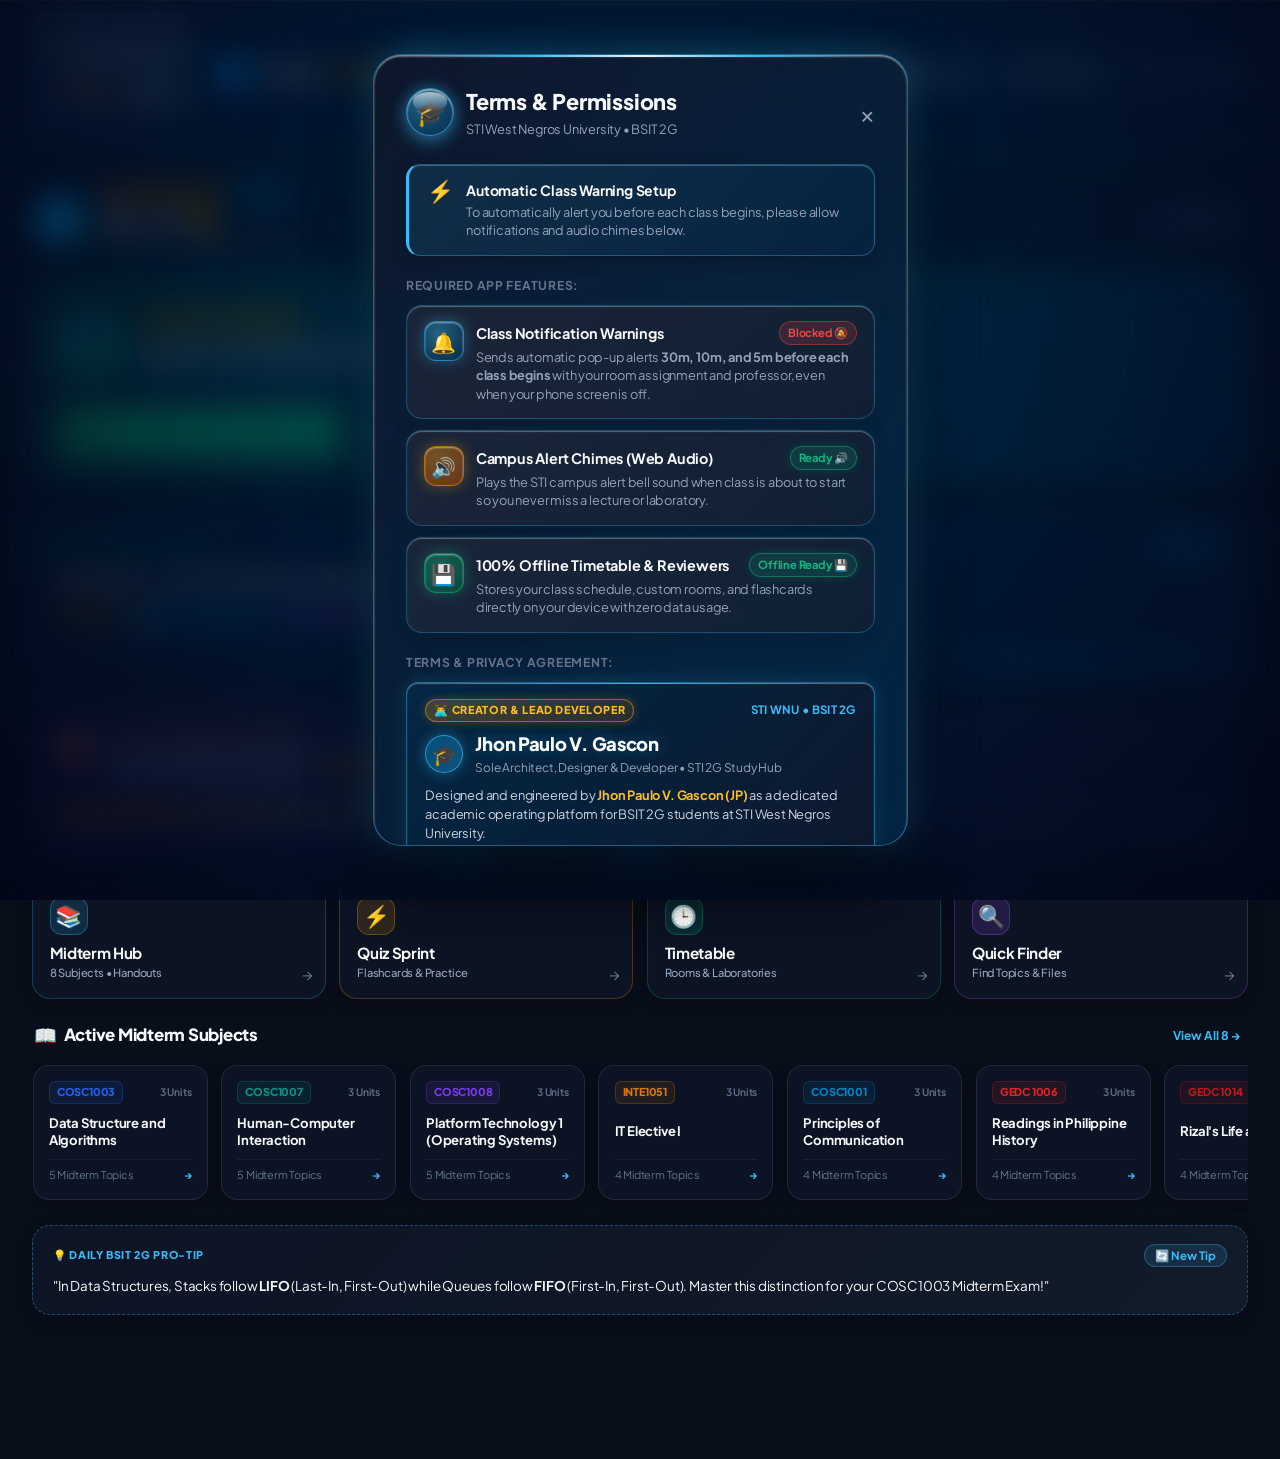
==== android/app/src/main/assets/index.html @ bf7c6217 "feat(home): redesign engaging Homepage with student avatar hero, live class radar, midterm countdown" ====
<!DOCTYPE html>
<html lang="en" data-theme="dark">
<head>
  <meta charset="UTF-8">
  <meta name="viewport" content="width=device-width, initial-scale=1.0, viewport-fit=cover">
  <meta name="format-detection" content="telephone=no">
  <!-- Typography: Plus Jakarta Sans & Inter (Ultra-Clean Professional Suite) -->
  <link rel="preconnect" href="https://fonts.googleapis.com">
  <link rel="preconnect" href="https://fonts.gstatic.com" crossorigin>
  <link href="https://fonts.googleapis.com/css2?family=Plus+Jakarta+Sans:wght@300;400;500;600;700;800&family=Inter:wght@400;500;600;700;800&display=swap" rel="stylesheet">
  <link rel="preload" href="css/style.css" as="style">
  <link rel="stylesheet" href="css/style.css">
  <link rel="icon" href="data:image/svg+xml,<svg xmlns=%22http://www.w3.org/2000/svg%22 viewBox=%220 0 100 100%22><text y=%22.9em%22 font-size=%2290%22>🎓</text></svg>">
  <link rel="manifest" href="manifest.json">
  <meta name="apple-mobile-web-app-capable" content="yes">
  <meta name="apple-mobile-web-app-status-bar-style" content="black-translucent">
  <meta name="apple-mobile-web-app-title" content="STI 2G Hub">
  <link rel="apple-touch-icon" href="assets/icons/icon-192.png">
  <meta name="theme-color" content="#002b49">
</head>
<body>
  <div class="app-container">
    <!-- Main Wrapper -->
    <main class="main-wrapper">
      <!-- Sticky Top Live Header (Glassmorphic) -->
      <header class="top-header">
        <div class="top-header-bar">
          <div class="header-left">
            <div class="header-brand-mark">
              <span class="brand-school-pill">STI</span>
              <span class="brand-hub-name">2G Hub</span>
              <span class="term-pill">MIDTERM</span>
            </div>

            <!-- Glassmorphism Theme Switcher (Moved to left beside brand) -->
            <button id="themeToggleBtn" class="theme-liquid-orb" aria-label="Toggle dark/light theme" title="Toggle theme">
              <span class="theme-orb-glow"></span>
              <span class="theme-orb-specular"></span>
              <span id="themeIconSlot" class="theme-orb-icon">
                <svg class="theme-svg moon-svg" viewBox="0 0 24 24" fill="none" stroke="currentColor" stroke-width="2.2" stroke-linecap="round" stroke-linejoin="round">
                  <path d="M21 12.79A9 9 0 1 1 11.21 3 7 7 0 0 0 21 12.79z"></path>
                </svg>
              </span>
            </button>
          </div>

          <div class="header-actions">
            <!-- New Quick Search & Finder Button (Spotlight / Ctrl+K) -->
            <button id="headerSearchBtn" class="liquid-glass-btn search-btn" onclick="App.openSearchModal()" title="Quick Search: Subjects, Handouts, Rooms (Ctrl+K)">
              <span class="search-btn-icon">
                <svg viewBox="0 0 24 24" fill="none" stroke="currentColor" stroke-width="2.2" stroke-linecap="round" stroke-linejoin="round">
                  <circle cx="11" cy="11" r="8"></circle>
                  <line x1="21" y1="21" x2="16.65" y2="16.65"></line>
                </svg>
              </span>
              <span class="search-btn-label">Search</span>
              <kbd class="search-kbd">⌘K</kbd>
            </button>

            <!-- Download Button (Hidden when downloaded or in app) -->
            <button id="openDownloadModalHeaderBtn" class="liquid-glass-btn download-btn web-only-control" onclick="App.openDownloadModal()" title="Download Official Mobile App (.apk)">
              <span class="apk-icon">📱</span>
              <span class="apk-label-desktop">Download App (.apk)</span>
              <span class="apk-label-mobile">Get APK</span>
            </button>

            <!-- Network Status Pill (Hidden when downloaded or in app) -->
            <span id="networkStatusPill" class="network-pill online web-only-control">
              <span class="pulse-dot"></span>
              <span class="network-text">Online</span>
            </span>

            <button id="enableNotifBtn" class="btn-notif desktop-only">🔔 Alerts</button>
            <button id="testAlertBtn" class="btn-notif desktop-only" title="Preview Alert Warning">🔊 Test Chime</button>
            <div id="liveClock" class="clock-display desktop-only">Mon, Oct 5, 2026</div>
          </div>
        </div>

        <!-- Dynamic Island Liquid Glass Status Capsule -->
        <div id="liveClassCapsule" class="liquid-status-capsule">
          <div class="capsule-sheen"></div>
          <div class="capsule-body">
            <div class="capsule-headline">
              <div class="capsule-badge-group">
                <span id="tickerBadge" class="capsule-status-pill upcoming">⚡ UP NEXT</span>
                <span id="tickerCountdown" class="capsule-countdown-pill">--</span>
              </div>
              <div class="capsule-meta-group">
                <span id="tickerRoom" class="capsule-meta-pill room">📍 Loading...</span>
                <span id="tickerTime" class="capsule-meta-pill time">🕒 --:--</span>
              </div>
            </div>
            <div class="capsule-subject-row">
              <div id="tickerSubject" class="capsule-subject-title">Loading class schedule...</div>
            </div>
          </div>
          <!-- Hidden fallback for legacy text queries -->
          <span id="tickerStatusText" style="display:none;"></span>
        </div>
      </header>

      <!-- View Container -->
      <div class="content-body">
        
        <!-- Live Class Warning Banner -->
        <div id="activeClassAlertBanner" class="class-alert-banner warning" style="display: none;"></div>
        
        <!-- ========================================== -->
        <!-- VIEW 1: DASHBOARD -->
        <!-- ========================================== -->
        <!-- ========================================== -->
        <!-- VIEW 1: ENGAGING HOME / DASHBOARD -->
        <!-- ========================================== -->
        <section id="view-dashboard" class="view-section active">
          
          <!-- 1. Personalized Student Greeting Hero -->
          <div class="home-hero-header">
            <div class="home-hero-left">
              <div class="home-avatar-orb" onclick="App.openProfileModal()" title="Edit Student Profile">
                <span id="homeAvatarInitials">JP</span>
                <span class="avatar-online-dot"></span>
              </div>
              <div class="home-greeting-text">
                <div class="home-badge-row">
                  <span class="home-term-chip">🎯 MIDTERM SPRINT</span>
                  <span class="home-unit-chip">23 UNITS</span>
                </div>
                <h2 id="homeWelcomeHeading" class="home-greeting-title">Hello, JP! 👋</h2>
                <p class="home-greeting-sub">BSIT 2G &bull; STI West Negros University</p>
              </div>
            </div>
            <button class="home-search-pill-btn" onclick="App.openSearchModal()" title="Quick Spotlight Search (Ctrl+K)">
              <svg width="15" height="15" viewBox="0 0 24 24" fill="none" stroke="currentColor" stroke-width="2.4" stroke-linecap="round" stroke-linejoin="round">
                <circle cx="11" cy="11" r="8"></circle>
                <line x1="21" y1="21" x2="16.65" y2="16.65"></line>
              </svg>
              <span>Search</span>
            </button>
          </div>

          <!-- Mobile App Download & Install Hero Card (Hidden when downloaded) -->
          <div class="app-download-hero-card web-only-control">
            <div class="hero-left-content">
              <div class="app-icon-badge">📱</div>
              <div>
                <div class="hero-meta-row">
                  <span class="period-badge midterm">OFFICIAL v1.0.0 RELEASE</span>
                  <span class="hero-platform-sub">ANDROID &bull; IOS &bull; OFFLINE</span>
                </div>
                <h3 class="hero-card-title">Install STI 2G Study Hub on Your Phone</h3>
                <p class="hero-card-desc">Offline class timetable, class chimes, midterm study guides &amp; practice exam flashcards.</p>
              </div>
            </div>
            <div class="hero-actions-row">
              <a href="https://github.com/paulogascon/sti-2g-study-hub/releases/download/v1.0.0/STI_2G_Study_Hub.apk" download="STI_2G_Study_Hub.apk" class="apk-download-glass-btn" onclick="App.markAppDownloaded()">
                <span>📥 Download Android APK</span>
                <span class="apk-size-pill">(7.4 MB)</span>
              </a>
              <button class="btn-secondary glass-btn" onclick="App.openDownloadModal()">
                📲 Install Guide (iOS / Android)
              </button>
            </div>
          </div>

          <!-- 2. Today's Class Radar Card (Live Dynamic Spotlight) -->
          <div id="homeClassRadarCard" class="home-class-radar-card" onclick="App.switchView('view-schedule')" role="button" tabindex="0">
            <div class="radar-card-top">
              <div class="radar-live-indicator">
                <span class="radar-pulse-ring"></span>
                <span class="radar-pulse-core"></span>
                <span id="radarStatusLabel" class="radar-status-text">UP NEXT CLASS</span>
              </div>
              <span id="radarCountdownBadge" class="radar-time-badge">in 15h 4m</span>
            </div>
            <div class="radar-card-main">
              <h3 id="radarSubjectTitle" class="radar-subject-name">COSC1001 — Principles of Communication</h3>
              <div class="radar-meta-row">
                <span id="radarRoomChip" class="radar-chip room-chip">📍 ONLINE (W 5:30PM-8:30PM)</span>
                <span id="radarTimeChip" class="radar-chip time-chip">🕒 05:30 PM - 08:30 PM</span>
                <span id="radarProfChip" class="radar-chip prof-chip">👤 Prof. Angus, Cherry Ann</span>
              </div>
            </div>
            <div class="radar-card-footer">
              <span class="radar-footer-hint">Tap to view full timetable &amp; room assignments &rarr;</span>
            </div>
          </div>

          <!-- 3. Midterm Exam Countdown & Season Progress -->
          <div class="midterm-countdown-banner">
            <div class="countdown-left">
              <div class="countdown-orb">🎯</div>
              <div>
                <div class="countdown-eyebrow">MIDTERM EXAMINATION WINDOW</div>
                <div class="countdown-highlight-row">
                  <span id="midtermCountdown" class="countdown-number">15 Days Left</span>
                  <span class="countdown-dates-pill">Oct 22–28, 2026</span>
                </div>
                <p id="midtermCountdownDesc" class="countdown-desc">Review your notes daily to ace all 8 subjects!</p>
              </div>
            </div>
            <div class="countdown-progress-wrapper">
              <div class="progress-bar-track">
                <div class="progress-bar-fill" style="width: 65%;"></div>
              </div>
              <div class="progress-meta-row">
                <span>Prelims Done</span>
                <span class="progress-pct">65% Season Progress</span>
                <span>Midterms Ahead</span>
              </div>
            </div>
          </div>

          <!-- 4. Interactive Bento Quick Action Hub (4 Tiles) -->
          <div class="home-bento-grid">
            <div class="bento-card bento-subjects" onclick="App.goToMidtermSubjects()">
              <div class="bento-icon-glow">📚</div>
              <div class="bento-content">
                <h4>Midterm Hub</h4>
                <p>8 Subjects &bull; Handouts</p>
              </div>
              <div class="bento-arrow">&rarr;</div>
            </div>

            <div class="bento-card bento-quiz" onclick="App.switchView('view-quiz')">
              <div class="bento-icon-glow">⚡</div>
              <div class="bento-content">
                <h4>Quiz Sprint</h4>
                <p>Flashcards &amp; Practice</p>
              </div>
              <div class="bento-arrow">&rarr;</div>
            </div>

            <div class="bento-card bento-sched" onclick="App.switchView('view-schedule')">
              <div class="bento-icon-glow">🕒</div>
              <div class="bento-content">
                <h4>Timetable</h4>
                <p>Rooms &amp; Laboratories</p>
              </div>
              <div class="bento-arrow">&rarr;</div>
            </div>

            <div class="bento-card bento-search" onclick="App.openSearchModal()">
              <div class="bento-icon-glow">🔍</div>
              <div class="bento-content">
                <h4>Quick Finder</h4>
                <p>Find Topics &amp; Files</p>
              </div>
              <div class="bento-arrow">&rarr;</div>
            </div>
          </div>

          <!-- 5. Enrolled Courses Quick Carousel (8 Subjects) -->
          <div class="home-section-headline">
            <div class="headline-left">
              <span class="headline-icon">📖</span>
              <h3>Active Midterm Subjects</h3>
            </div>
            <button class="headline-action-link" onclick="App.goToMidtermSubjects()">View All 8 &rarr;</button>
          </div>

          <div id="homeSubjectsCarousel" class="home-subjects-carousel">
            <!-- Rendered dynamically by App.renderHomeSubjectsCarousel() -->
          </div>

          <!-- 6. Daily BSIT Pro-Tip & Knowledge Byte -->
          <div class="home-protip-card">
            <div class="protip-header">
              <div class="protip-badge">💡 DAILY BSIT 2G PRO-TIP</div>
              <button class="protip-refresh-btn" onclick="App.rotateDailyProTip()" title="Get another tip">🔄 New Tip</button>
            </div>
            <p id="homeProTipText" class="protip-body">
              "In Data Structures, Stacks follow <strong>LIFO</strong> (Last-In, First-Out) while Queues follow <strong>FIFO</strong> (First-In, First-Out). Master this distinction for your COSC1003 Midterm Exam!"
            </p>
          </div>

        </section>

        <!-- ========================================== -->
        <!-- VIEW 2: CLASS SCHEDULE -->
        <!-- ========================================== -->
        <section id="view-schedule" class="view-section">
          <div class="section-header">
            <h2>Weekly Class Timetable</h2>
            <p>Official schedule for BSIT 2G &bull; Lectures, Computer Laboratories, and PE</p>
          </div>

          <div class="schedule-controls">
            <div class="day-pills">
              <button class="day-pill-btn active" data-day="All" onclick="ScheduleModule.setDayFilter('All')">All Days</button>
              <button class="day-pill-btn" data-day="Monday" onclick="ScheduleModule.setDayFilter('Monday')">Mon</button>
              <button class="day-pill-btn" data-day="Tuesday" onclick="ScheduleModule.setDayFilter('Tuesday')">Tue</button>
              <button class="day-pill-btn" data-day="Wednesday" onclick="ScheduleModule.setDayFilter('Wednesday')">Wed</button>
              <button class="day-pill-btn" data-day="Thursday" onclick="ScheduleModule.setDayFilter('Thursday')">Thu</button>
              <button class="day-pill-btn" data-day="Friday" onclick="ScheduleModule.setDayFilter('Friday')">Fri</button>
            </div>
            <button id="openAddSchedBtn" class="btn-secondary">
              + Add / Custom Slot
            </button>
          </div>

          <div id="scheduleGrid" class="schedule-grid">
            <!-- Rendered by ScheduleModule -->
          </div>
        </section>

        <!-- ========================================== -->
        <!-- VIEW 3: SUBJECT HUB -->
        <!-- ========================================== -->
        <section id="view-subjects" class="view-section">
          <div class="section-header" style="display:flex; justify-content:space-between; align-items:center; flex-wrap:wrap; gap:1rem;">
            <div>
              <h2>Subject Hub (8 Courses)</h2>
              <p>Curriculum repository, syllabus modules, handouts, and quick reviewers</p>
            </div>
            <div class="period-tab-group" style="margin-bottom:0;">
              <button class="period-tab-btn active" id="filterAllPeriod" onclick="App.setGlobalSubjectFilter('ALL')">
                📚 All Topics
              </button>
              <button class="period-tab-btn" id="filterMidtermPeriod" onclick="App.setGlobalSubjectFilter('MIDTERM')">
                🎯 Midterm (Active)
              </button>
              <button class="period-tab-btn" id="filterPrelimPeriod" onclick="App.setGlobalSubjectFilter('PRELIM')">
                📁 Prelim Archive
              </button>
            </div>
          </div>

          <div id="subjectsGrid" class="subjects-grid">

      <div class="subject-card" data-code="COSC1003">
        <div class="subject-card-top" style="background: linear-gradient(135deg, #1E3A8A 0%, #3B82F6 100%);">
          <div class="subject-card-code">COSC1003</div>
          <h3 class="subject-card-title">Data Structure and Algorithms</h3>
          <span class="subject-units-badge">3 Units</span>
        </div>
        <div class="subject-card-body">
          <div class="subject-meta-chips-row">
            <div class="schedule-meta-chip room-chip" title="Classroom / Laboratory: B305 (Lec) / B102 (Lab)">
              <div class="meta-chip-orb room-orb">
                <svg class="meta-chip-svg" viewBox="0 0 24 24" fill="none" stroke="currentColor" stroke-width="2" stroke-linecap="round" stroke-linejoin="round">
                  <path d="M3 21h18M5 21V7l8-4v18M13 7l6 3v11M9 9v1M9 13v1M9 17v1M17 13v1M17 17v1"/>
                </svg>
              </div>
              <div class="meta-chip-content">
                <span class="meta-chip-label">Room / Lab</span>
                <span class="meta-chip-value">B305 (Lec) / B102 (Lab)</span>
              </div>
            </div>

            <div class="schedule-meta-chip instructor-chip" title="Instructor: Angus, Cherry Ann A.">
              <div class="meta-chip-orb instructor-orb">
                <svg class="meta-chip-svg" viewBox="0 0 24 24" fill="none" stroke="currentColor" stroke-width="2" stroke-linecap="round" stroke-linejoin="round">
                  <path d="M20 21v-2a4 4 0 0 0-4-4H8a4 4 0 0 0-4 4v2"></path>
                  <circle cx="12" cy="7" r="4"></circle>
                </svg>
              </div>
              <div class="meta-chip-content">
                <span class="meta-chip-label">Instructor</span>
                <span class="meta-chip-value">Angus, Cherry Ann A.</span>
              </div>
            </div>
          </div>
          <p class="subject-desc">Fundamental data structures (Arrays, Linked Lists, Stacks, Queues, Trees) and algorithmic complexity (Big O, sorting, searching).</p>

          <div style="display:flex; justify-content:space-between; align-items:center; margin: 0.85rem 0 0.4rem 0;">
            <div style="display:flex; gap: 6px;">
              <button 
                class="period-badge midterm" 
                style="cursor:pointer; border: 1px solid rgba(245, 158, 11, 0.4); background: rgba(245, 158, 11, 0.2);"
                onclick="App.toggleCardTopics('COSC1003', 'midterm', event)">
                🎯 Midterm (5)
              </button>
              <button 
                class="period-badge" 
                style="cursor:pointer; border: 1px solid var(--border-color); background: transparent;"
                onclick="App.toggleCardTopics('COSC1003', 'prelim', event)">
                📁 Prelim (4)
              </button>
            </div>
            <span style="font-size: 0.7rem; color: var(--text-dim); text-transform:uppercase; font-weight:700;">
              Active
            </span>
          </div>

          <ul class="subject-topics-list">
              <li class="subject-topic-item">
                <span class="subject-topic-dot" style="background: #f59e0b;"></span>
                <span>Abstract Data Types & Big-O Notation</span>
              </li>
              <li class="subject-topic-item">
                <span class="subject-topic-dot" style="background: #f59e0b;"></span>
                <span>Singly and Doubly Linked Lists</span>
              </li>
              <li class="subject-topic-item">
                <span class="subject-topic-dot" style="background: #f59e0b;"></span>
                <span>Stacks (LIFO) & Queues (FIFO)</span>
              </li>
              <li class="subject-topic-item">
                <span class="subject-topic-dot" style="background: #f59e0b;"></span>
                <span>Trees & Binary Search Trees (BST)</span>
              </li>
              <li class="subject-topic-item">
                <span class="subject-topic-dot" style="background: #f59e0b;"></span>
                <span>Sorting & Searching Algorithms</span>
              </li>
          </ul>

          <div class="subject-card-midterm-cta">
            <button class="btn-card-action btn-midterm-highlight" onclick="App.openSubjectHandouts('COSC1003', 'MIDTERM')" title="Open Midterm Study Guides &amp; Raw Handouts">
              <span class="btn-pulse-dot"></span>
              <span class="btn-cta-text">
                <span class="btn-cta-title">🎯 Open Midterm Files &amp; Reviewers</span>
                <span class="btn-cta-subtitle">Study Guides &bull; Raw Handouts &bull; Active &rarr;</span>
              </span>
            </button>
          </div>

          <div class="subject-actions-row">
            <button class="btn-card-action btn-secondary-glass" onclick="App.openSubjectHandouts('COSC1003', 'PRELIM')">
              📁 Prelim Archive
            </button>
            <button class="btn-card-action btn-secondary-glass" onclick="App.startSubjectQuiz('COSC1003')">
              ⚡ Flashcards &amp; Quiz
            </button>
          </div>
        </div>
      </div>

      <div class="subject-card" data-code="COSC1007">
        <div class="subject-card-top" style="background: linear-gradient(135deg, #115E59 0%, #14B8A6 100%);">
          <div class="subject-card-code">COSC1007</div>
          <h3 class="subject-card-title">Human-Computer Interaction</h3>
          <span class="subject-units-badge">3 Units</span>
        </div>
        <div class="subject-card-body">
          <div class="subject-meta-chips-row">
            <div class="schedule-meta-chip room-chip" title="Classroom / Laboratory: B207 (Lec) / MN307 (Lab)">
              <div class="meta-chip-orb room-orb">
                <svg class="meta-chip-svg" viewBox="0 0 24 24" fill="none" stroke="currentColor" stroke-width="2" stroke-linecap="round" stroke-linejoin="round">
                  <path d="M3 21h18M5 21V7l8-4v18M13 7l6 3v11M9 9v1M9 13v1M9 17v1M17 13v1M17 17v1"/>
                </svg>
              </div>
              <div class="meta-chip-content">
                <span class="meta-chip-label">Room / Lab</span>
                <span class="meta-chip-value">B207 (Lec) / MN307 (Lab)</span>
              </div>
            </div>

            <div class="schedule-meta-chip instructor-chip" title="Instructor: Pasion, Charis B.">
              <div class="meta-chip-orb instructor-orb">
                <svg class="meta-chip-svg" viewBox="0 0 24 24" fill="none" stroke="currentColor" stroke-width="2" stroke-linecap="round" stroke-linejoin="round">
                  <path d="M20 21v-2a4 4 0 0 0-4-4H8a4 4 0 0 0-4 4v2"></path>
                  <circle cx="12" cy="7" r="4"></circle>
                </svg>
              </div>
              <div class="meta-chip-content">
                <span class="meta-chip-label">Instructor</span>
                <span class="meta-chip-value">Pasion, Charis B.</span>
              </div>
            </div>
          </div>
          <p class="subject-desc">Design principles, usability engineering, user testing, heuristic evaluation, and interaction design for web/mobile interfaces.</p>

          <div style="display:flex; justify-content:space-between; align-items:center; margin: 0.85rem 0 0.4rem 0;">
            <div style="display:flex; gap: 6px;">
              <button 
                class="period-badge midterm" 
                style="cursor:pointer; border: 1px solid rgba(245, 158, 11, 0.4); background: rgba(245, 158, 11, 0.2);"
                onclick="App.toggleCardTopics('COSC1007', 'midterm', event)">
                🎯 Midterm (5)
              </button>
              <button 
                class="period-badge" 
                style="cursor:pointer; border: 1px solid var(--border-color); background: transparent;"
                onclick="App.toggleCardTopics('COSC1007', 'prelim', event)">
                📁 Prelim (4)
              </button>
            </div>
            <span style="font-size: 0.7rem; color: var(--text-dim); text-transform:uppercase; font-weight:700;">
              Active
            </span>
          </div>

          <ul class="subject-topics-list">
              <li class="subject-topic-item">
                <span class="subject-topic-dot" style="background: #f59e0b;"></span>
                <span>HCI Foundations & User-Centered Design</span>
              </li>
              <li class="subject-topic-item">
                <span class="subject-topic-dot" style="background: #f59e0b;"></span>
                <span>Nielsen's 10 Usability Heuristics</span>
              </li>
              <li class="subject-topic-item">
                <span class="subject-topic-dot" style="background: #f59e0b;"></span>
                <span>Hierarchical Task Analysis (HTA)</span>
              </li>
              <li class="subject-topic-item">
                <span class="subject-topic-dot" style="background: #f59e0b;"></span>
                <span>Prototyping & Wireframing</span>
              </li>
              <li class="subject-topic-item">
                <span class="subject-topic-dot" style="background: #f59e0b;"></span>
                <span>Usability Testing & Metrics</span>
              </li>
          </ul>

          <div class="subject-card-midterm-cta">
            <button class="btn-card-action btn-midterm-highlight" onclick="App.openSubjectHandouts('COSC1007', 'MIDTERM')" title="Open Midterm Study Guides &amp; Raw Handouts">
              <span class="btn-pulse-dot"></span>
              <span class="btn-cta-text">
                <span class="btn-cta-title">🎯 Open Midterm Files &amp; Reviewers</span>
                <span class="btn-cta-subtitle">Study Guides &bull; Raw Handouts &bull; Active &rarr;</span>
              </span>
            </button>
          </div>

          <div class="subject-actions-row">
            <button class="btn-card-action btn-secondary-glass" onclick="App.openSubjectHandouts('COSC1007', 'PRELIM')">
              📁 Prelim Archive
            </button>
            <button class="btn-card-action btn-secondary-glass" onclick="App.startSubjectQuiz('COSC1007')">
              ⚡ Flashcards &amp; Quiz
            </button>
          </div>
        </div>
      </div>

      <div class="subject-card" data-code="COSC1008">
        <div class="subject-card-top" style="background: linear-gradient(135deg, #5B21B6 0%, #8B5CF6 100%);">
          <div class="subject-card-code">COSC1008</div>
          <h3 class="subject-card-title">Platform Technology 1 (Operating Systems)</h3>
          <span class="subject-units-badge">3 Units</span>
        </div>
        <div class="subject-card-body">
          <div class="subject-meta-chips-row">
            <div class="schedule-meta-chip room-chip" title="Classroom / Laboratory: B304 (Lec) / MN306 (Lab)">
              <div class="meta-chip-orb room-orb">
                <svg class="meta-chip-svg" viewBox="0 0 24 24" fill="none" stroke="currentColor" stroke-width="2" stroke-linecap="round" stroke-linejoin="round">
                  <path d="M3 21h18M5 21V7l8-4v18M13 7l6 3v11M9 9v1M9 13v1M9 17v1M17 13v1M17 17v1"/>
                </svg>
              </div>
              <div class="meta-chip-content">
                <span class="meta-chip-label">Room / Lab</span>
                <span class="meta-chip-value">B304 (Lec) / MN306 (Lab)</span>
              </div>
            </div>

            <div class="schedule-meta-chip instructor-chip" title="Instructor: Gonzales, Danly S.">
              <div class="meta-chip-orb instructor-orb">
                <svg class="meta-chip-svg" viewBox="0 0 24 24" fill="none" stroke="currentColor" stroke-width="2" stroke-linecap="round" stroke-linejoin="round">
                  <path d="M20 21v-2a4 4 0 0 0-4-4H8a4 4 0 0 0-4 4v2"></path>
                  <circle cx="12" cy="7" r="4"></circle>
                </svg>
              </div>
              <div class="meta-chip-content">
                <span class="meta-chip-label">Instructor</span>
                <span class="meta-chip-value">Gonzales, Danly S.</span>
              </div>
            </div>
          </div>
          <p class="subject-desc">Operating system architecture, process management, CPU scheduling, concurrency, memory allocation, and virtual storage.</p>

          <div style="display:flex; justify-content:space-between; align-items:center; margin: 0.85rem 0 0.4rem 0;">
            <div style="display:flex; gap: 6px;">
              <button 
                class="period-badge midterm" 
                style="cursor:pointer; border: 1px solid rgba(245, 158, 11, 0.4); background: rgba(245, 158, 11, 0.2);"
                onclick="App.toggleCardTopics('COSC1008', 'midterm', event)">
                🎯 Midterm (5)
              </button>
              <button 
                class="period-badge" 
                style="cursor:pointer; border: 1px solid var(--border-color); background: transparent;"
                onclick="App.toggleCardTopics('COSC1008', 'prelim', event)">
                📁 Prelim (4)
              </button>
            </div>
            <span style="font-size: 0.7rem; color: var(--text-dim); text-transform:uppercase; font-weight:700;">
              Active
            </span>
          </div>

          <ul class="subject-topics-list">
              <li class="subject-topic-item">
                <span class="subject-topic-dot" style="background: #f59e0b;"></span>
                <span>OS Architecture & System Calls</span>
              </li>
              <li class="subject-topic-item">
                <span class="subject-topic-dot" style="background: #f59e0b;"></span>
                <span>Process Lifecycle & PCB</span>
              </li>
              <li class="subject-topic-item">
                <span class="subject-topic-dot" style="background: #f59e0b;"></span>
                <span>CPU Scheduling Algorithms (FCFS, SJF, RR)</span>
              </li>
              <li class="subject-topic-item">
                <span class="subject-topic-dot" style="background: #f59e0b;"></span>
                <span>Process Synchronization & Deadlocks</span>
              </li>
              <li class="subject-topic-item">
                <span class="subject-topic-dot" style="background: #f59e0b;"></span>
                <span>Memory Management & Paging</span>
              </li>
          </ul>

          <div class="subject-card-midterm-cta">
            <button class="btn-card-action btn-midterm-highlight" onclick="App.openSubjectHandouts('COSC1008', 'MIDTERM')" title="Open Midterm Study Guides &amp; Raw Handouts">
              <span class="btn-pulse-dot"></span>
              <span class="btn-cta-text">
                <span class="btn-cta-title">🎯 Open Midterm Files &amp; Reviewers</span>
                <span class="btn-cta-subtitle">Study Guides &bull; Raw Handouts &bull; Active &rarr;</span>
              </span>
            </button>
          </div>

          <div class="subject-actions-row">
            <button class="btn-card-action btn-secondary-glass" onclick="App.openSubjectHandouts('COSC1008', 'PRELIM')">
              📁 Prelim Archive
            </button>
            <button class="btn-card-action btn-secondary-glass" onclick="App.startSubjectQuiz('COSC1008')">
              ⚡ Flashcards &amp; Quiz
            </button>
          </div>
        </div>
      </div>

      <div class="subject-card" data-code="INTE1051">
        <div class="subject-card-top" style="background: linear-gradient(135deg, #92400E 0%, #F59E0B 100%);">
          <div class="subject-card-code">INTE1051</div>
          <h3 class="subject-card-title">IT Elective I</h3>
          <span class="subject-units-badge">3 Units</span>
        </div>
        <div class="subject-card-body">
          <div class="subject-meta-chips-row">
            <div class="schedule-meta-chip room-chip" title="Classroom / Laboratory: B207 (Lec) / MN308 (Lab)">
              <div class="meta-chip-orb room-orb">
                <svg class="meta-chip-svg" viewBox="0 0 24 24" fill="none" stroke="currentColor" stroke-width="2" stroke-linecap="round" stroke-linejoin="round">
                  <path d="M3 21h18M5 21V7l8-4v18M13 7l6 3v11M9 9v1M9 13v1M9 17v1M17 13v1M17 17v1"/>
                </svg>
              </div>
              <div class="meta-chip-content">
                <span class="meta-chip-label">Room / Lab</span>
                <span class="meta-chip-value">B207 (Lec) / MN308 (Lab)</span>
              </div>
            </div>

            <div class="schedule-meta-chip instructor-chip" title="Instructor: Pasion, Charis B.">
              <div class="meta-chip-orb instructor-orb">
                <svg class="meta-chip-svg" viewBox="0 0 24 24" fill="none" stroke="currentColor" stroke-width="2" stroke-linecap="round" stroke-linejoin="round">
                  <path d="M20 21v-2a4 4 0 0 0-4-4H8a4 4 0 0 0-4 4v2"></path>
                  <circle cx="12" cy="7" r="4"></circle>
                </svg>
              </div>
              <div class="meta-chip-content">
                <span class="meta-chip-label">Instructor</span>
                <span class="meta-chip-value">Pasion, Charis B.</span>
              </div>
            </div>
          </div>
          <p class="subject-desc">Specialized technologies, modern development environments, application logic, and industry workflows.</p>

          <div style="display:flex; justify-content:space-between; align-items:center; margin: 0.85rem 0 0.4rem 0;">
            <div style="display:flex; gap: 6px;">
              <button 
                class="period-badge midterm" 
                style="cursor:pointer; border: 1px solid rgba(245, 158, 11, 0.4); background: rgba(245, 158, 11, 0.2);"
                onclick="App.toggleCardTopics('INTE1051', 'midterm', event)">
                🎯 Midterm (4)
              </button>
              <button 
                class="period-badge" 
                style="cursor:pointer; border: 1px solid var(--border-color); background: transparent;"
                onclick="App.toggleCardTopics('INTE1051', 'prelim', event)">
                📁 Prelim (4)
              </button>
            </div>
            <span style="font-size: 0.7rem; color: var(--text-dim); text-transform:uppercase; font-weight:700;">
              Active
            </span>
          </div>

          <ul class="subject-topics-list">
              <li class="subject-topic-item">
                <span class="subject-topic-dot" style="background: #f59e0b;"></span>
                <span>Modern Development Paradigms</span>
              </li>
              <li class="subject-topic-item">
                <span class="subject-topic-dot" style="background: #f59e0b;"></span>
                <span>Component Architecture & State Management</span>
              </li>
              <li class="subject-topic-item">
                <span class="subject-topic-dot" style="background: #f59e0b;"></span>
                <span>API Integrations & Data Flow</span>
              </li>
              <li class="subject-topic-item">
                <span class="subject-topic-dot" style="background: #f59e0b;"></span>
                <span>Testing & Deployment Best Practices</span>
              </li>
          </ul>

          <div class="subject-card-midterm-cta">
            <button class="btn-card-action btn-midterm-highlight" onclick="App.openSubjectHandouts('INTE1051', 'MIDTERM')" title="Open Midterm Study Guides &amp; Raw Handouts">
              <span class="btn-pulse-dot"></span>
              <span class="btn-cta-text">
                <span class="btn-cta-title">🎯 Open Midterm Files &amp; Reviewers</span>
                <span class="btn-cta-subtitle">Study Guides &bull; Raw Handouts &bull; Active &rarr;</span>
              </span>
            </button>
          </div>

          <div class="subject-actions-row">
            <button class="btn-card-action btn-secondary-glass" onclick="App.openSubjectHandouts('INTE1051', 'PRELIM')">
              📁 Prelim Archive
            </button>
            <button class="btn-card-action btn-secondary-glass" onclick="App.startSubjectQuiz('INTE1051')">
              ⚡ Flashcards &amp; Quiz
            </button>
          </div>
        </div>
      </div>

      <div class="subject-card" data-code="COSC1001">
        <div class="subject-card-top" style="background: linear-gradient(135deg, #075985 0%, #0EA5E9 100%);">
          <div class="subject-card-code">COSC1001</div>
          <h3 class="subject-card-title">Principles of Communication</h3>
          <span class="subject-units-badge">3 Units</span>
        </div>
        <div class="subject-card-body">
          <div class="subject-meta-chips-row">
            <div class="schedule-meta-chip room-chip" title="Classroom / Laboratory: ONLINE (W 5:30PM-8:30PM)">
              <div class="meta-chip-orb room-orb">
                <svg class="meta-chip-svg" viewBox="0 0 24 24" fill="none" stroke="currentColor" stroke-width="2" stroke-linecap="round" stroke-linejoin="round">
                  <path d="M3 21h18M5 21V7l8-4v18M13 7l6 3v11M9 9v1M9 13v1M9 17v1M17 13v1M17 17v1"/>
                </svg>
              </div>
              <div class="meta-chip-content">
                <span class="meta-chip-label">Room / Lab</span>
                <span class="meta-chip-value">ONLINE (W 5:30PM-8:30PM)</span>
              </div>
            </div>

            <div class="schedule-meta-chip instructor-chip" title="Instructor: Escauso, Irene May C.">
              <div class="meta-chip-orb instructor-orb">
                <svg class="meta-chip-svg" viewBox="0 0 24 24" fill="none" stroke="currentColor" stroke-width="2" stroke-linecap="round" stroke-linejoin="round">
                  <path d="M20 21v-2a4 4 0 0 0-4-4H8a4 4 0 0 0-4 4v2"></path>
                  <circle cx="12" cy="7" r="4"></circle>
                </svg>
              </div>
              <div class="meta-chip-content">
                <span class="meta-chip-label">Instructor</span>
                <span class="meta-chip-value">Escauso, Irene May C.</span>
              </div>
            </div>
          </div>
          <p class="subject-desc">Data communications, signal transmission, network topologies, OSI/TCP layers, and digital modulation basics.</p>

          <div style="display:flex; justify-content:space-between; align-items:center; margin: 0.85rem 0 0.4rem 0;">
            <div style="display:flex; gap: 6px;">
              <button 
                class="period-badge midterm" 
                style="cursor:pointer; border: 1px solid rgba(245, 158, 11, 0.4); background: rgba(245, 158, 11, 0.2);"
                onclick="App.toggleCardTopics('COSC1001', 'midterm', event)">
                🎯 Midterm (4)
              </button>
              <button 
                class="period-badge" 
                style="cursor:pointer; border: 1px solid var(--border-color); background: transparent;"
                onclick="App.toggleCardTopics('COSC1001', 'prelim', event)">
                📁 Prelim (4)
              </button>
            </div>
            <span style="font-size: 0.7rem; color: var(--text-dim); text-transform:uppercase; font-weight:700;">
              Active
            </span>
          </div>

          <ul class="subject-topics-list">
              <li class="subject-topic-item">
                <span class="subject-topic-dot" style="background: #f59e0b;"></span>
                <span>Transmission Media & Signal Characteristics</span>
              </li>
              <li class="subject-topic-item">
                <span class="subject-topic-dot" style="background: #f59e0b;"></span>
                <span>Modulation Techniques (AM, FM, PM)</span>
              </li>
              <li class="subject-topic-item">
                <span class="subject-topic-dot" style="background: #f59e0b;"></span>
                <span>OSI 7-Layer Reference Model</span>
              </li>
              <li class="subject-topic-item">
                <span class="subject-topic-dot" style="background: #f59e0b;"></span>
                <span>Multiplexing & Error Detection Codes</span>
              </li>
          </ul>

          <div class="subject-card-midterm-cta">
            <button class="btn-card-action btn-midterm-highlight" onclick="App.openSubjectHandouts('COSC1001', 'MIDTERM')" title="Open Midterm Study Guides &amp; Raw Handouts">
              <span class="btn-pulse-dot"></span>
              <span class="btn-cta-text">
                <span class="btn-cta-title">🎯 Open Midterm Files &amp; Reviewers</span>
                <span class="btn-cta-subtitle">Study Guides &bull; Raw Handouts &bull; Active &rarr;</span>
              </span>
            </button>
          </div>

          <div class="subject-actions-row">
            <button class="btn-card-action btn-secondary-glass" onclick="App.openSubjectHandouts('COSC1001', 'PRELIM')">
              📁 Prelim Archive
            </button>
            <button class="btn-card-action btn-secondary-glass" onclick="App.startSubjectQuiz('COSC1001')">
              ⚡ Flashcards &amp; Quiz
            </button>
          </div>
        </div>
      </div>

      <div class="subject-card" data-code="GEDC 1006">
        <div class="subject-card-top" style="background: linear-gradient(135deg, #991B1B 0%, #EF4444 100%);">
          <div class="subject-card-code">GEDC 1006</div>
          <h3 class="subject-card-title">Readings in Philippine History</h3>
          <span class="subject-units-badge">3 Units</span>
        </div>
        <div class="subject-card-body">
          <div class="subject-meta-chips-row">
            <div class="schedule-meta-chip room-chip" title="Classroom / Laboratory: B305 (F 1:00PM-4:00PM)">
              <div class="meta-chip-orb room-orb">
                <svg class="meta-chip-svg" viewBox="0 0 24 24" fill="none" stroke="currentColor" stroke-width="2" stroke-linecap="round" stroke-linejoin="round">
                  <path d="M3 21h18M5 21V7l8-4v18M13 7l6 3v11M9 9v1M9 13v1M9 17v1M17 13v1M17 17v1"/>
                </svg>
              </div>
              <div class="meta-chip-content">
                <span class="meta-chip-label">Room / Lab</span>
                <span class="meta-chip-value">B305 (F 1:00PM-4:00PM)</span>
              </div>
            </div>

            <div class="schedule-meta-chip instructor-chip" title="Instructor: Pama, Delia P.">
              <div class="meta-chip-orb instructor-orb">
                <svg class="meta-chip-svg" viewBox="0 0 24 24" fill="none" stroke="currentColor" stroke-width="2" stroke-linecap="round" stroke-linejoin="round">
                  <path d="M20 21v-2a4 4 0 0 0-4-4H8a4 4 0 0 0-4 4v2"></path>
                  <circle cx="12" cy="7" r="4"></circle>
                </svg>
              </div>
              <div class="meta-chip-content">
                <span class="meta-chip-label">Instructor</span>
                <span class="meta-chip-value">Pama, Delia P.</span>
              </div>
            </div>
          </div>
          <p class="subject-desc">Critical analysis of primary sources, historical controversies, customs, and socioeconomic evolution of the Philippines.</p>

          <div style="display:flex; justify-content:space-between; align-items:center; margin: 0.85rem 0 0.4rem 0;">
            <div style="display:flex; gap: 6px;">
              <button 
                class="period-badge midterm" 
                style="cursor:pointer; border: 1px solid rgba(245, 158, 11, 0.4); background: rgba(245, 158, 11, 0.2);"
                onclick="App.toggleCardTopics('GEDC 1006', 'midterm', event)">
                🎯 Midterm (4)
              </button>
              <button 
                class="period-badge" 
                style="cursor:pointer; border: 1px solid var(--border-color); background: transparent;"
                onclick="App.toggleCardTopics('GEDC 1006', 'prelim', event)">
                📁 Prelim (4)
              </button>
            </div>
            <span style="font-size: 0.7rem; color: var(--text-dim); text-transform:uppercase; font-weight:700;">
              Active
            </span>
          </div>

          <ul class="subject-topics-list">
              <li class="subject-topic-item">
                <span class="subject-topic-dot" style="background: #f59e0b;"></span>
                <span>Primary vs. Secondary Sources Analysis</span>
              </li>
              <li class="subject-topic-item">
                <span class="subject-topic-dot" style="background: #f59e0b;"></span>
                <span>Customs of the Tagalogs & Early Visayan Societies</span>
              </li>
              <li class="subject-topic-item">
                <span class="subject-topic-dot" style="background: #f59e0b;"></span>
                <span>Cavite Mutiny & Propaganda Movement</span>
              </li>
              <li class="subject-topic-item">
                <span class="subject-topic-dot" style="background: #f59e0b;"></span>
                <span>Philippine Constitution Evolution</span>
              </li>
          </ul>

          <div class="subject-card-midterm-cta">
            <button class="btn-card-action btn-midterm-highlight" onclick="App.openSubjectHandouts('GEDC 1006', 'MIDTERM')" title="Open Midterm Study Guides &amp; Raw Handouts">
              <span class="btn-pulse-dot"></span>
              <span class="btn-cta-text">
                <span class="btn-cta-title">🎯 Open Midterm Files &amp; Reviewers</span>
                <span class="btn-cta-subtitle">Study Guides &bull; Raw Handouts &bull; Active &rarr;</span>
              </span>
            </button>
          </div>

          <div class="subject-actions-row">
            <button class="btn-card-action btn-secondary-glass" onclick="App.openSubjectHandouts('GEDC 1006', 'PRELIM')">
              📁 Prelim Archive
            </button>
            <button class="btn-card-action btn-secondary-glass" onclick="App.startSubjectQuiz('GEDC1006')">
              ⚡ Flashcards &amp; Quiz
            </button>
          </div>
        </div>
      </div>

      <div class="subject-card" data-code="GEDC 1014">
        <div class="subject-card-top" style="background: linear-gradient(135deg, #7F1D1D 0%, #DC2626 100%);">
          <div class="subject-card-code">GEDC 1014</div>
          <h3 class="subject-card-title">Rizal's Life and Works</h3>
          <span class="subject-units-badge">3 Units</span>
        </div>
        <div class="subject-card-body">
          <div class="subject-meta-chips-row">
            <div class="schedule-meta-chip room-chip" title="Classroom / Laboratory: MN424 (M 5:30PM-8:30PM)">
              <div class="meta-chip-orb room-orb">
                <svg class="meta-chip-svg" viewBox="0 0 24 24" fill="none" stroke="currentColor" stroke-width="2" stroke-linecap="round" stroke-linejoin="round">
                  <path d="M3 21h18M5 21V7l8-4v18M13 7l6 3v11M9 9v1M9 13v1M9 17v1M17 13v1M17 17v1"/>
                </svg>
              </div>
              <div class="meta-chip-content">
                <span class="meta-chip-label">Room / Lab</span>
                <span class="meta-chip-value">MN424 (M 5:30PM-8:30PM)</span>
              </div>
            </div>

            <div class="schedule-meta-chip instructor-chip" title="Instructor: Angeles, Jocen B.">
              <div class="meta-chip-orb instructor-orb">
                <svg class="meta-chip-svg" viewBox="0 0 24 24" fill="none" stroke="currentColor" stroke-width="2" stroke-linecap="round" stroke-linejoin="round">
                  <path d="M20 21v-2a4 4 0 0 0-4-4H8a4 4 0 0 0-4 4v2"></path>
                  <circle cx="12" cy="7" r="4"></circle>
                </svg>
              </div>
              <div class="meta-chip-content">
                <span class="meta-chip-label">Instructor</span>
                <span class="meta-chip-value">Angeles, Jocen B.</span>
              </div>
            </div>
          </div>
          <p class="subject-desc">Life, writings, exile, trial, and enduring legacy of Dr. Jose Rizal; analysis of Noli Me Tangere and El Filibusterismo.</p>

          <div style="display:flex; justify-content:space-between; align-items:center; margin: 0.85rem 0 0.4rem 0;">
            <div style="display:flex; gap: 6px;">
              <button 
                class="period-badge midterm" 
                style="cursor:pointer; border: 1px solid rgba(245, 158, 11, 0.4); background: rgba(245, 158, 11, 0.2);"
                onclick="App.toggleCardTopics('GEDC 1014', 'midterm', event)">
                🎯 Midterm (4)
              </button>
              <button 
                class="period-badge" 
                style="cursor:pointer; border: 1px solid var(--border-color); background: transparent;"
                onclick="App.toggleCardTopics('GEDC 1014', 'prelim', event)">
                📁 Prelim (4)
              </button>
            </div>
            <span style="font-size: 0.7rem; color: var(--text-dim); text-transform:uppercase; font-weight:700;">
              Active
            </span>
          </div>

          <ul class="subject-topics-list">
              <li class="subject-topic-item">
                <span class="subject-topic-dot" style="background: #f59e0b;"></span>
                <span>Rizal Law (RA 1425) Context & Rationale</span>
              </li>
              <li class="subject-topic-item">
                <span class="subject-topic-dot" style="background: #f59e0b;"></span>
                <span>19th Century Philippines under Spanish Rule</span>
              </li>
              <li class="subject-topic-item">
                <span class="subject-topic-dot" style="background: #f59e0b;"></span>
                <span>Rizal's European Education & Propaganda Writings</span>
              </li>
              <li class="subject-topic-item">
                <span class="subject-topic-dot" style="background: #f59e0b;"></span>
                <span>Analysis of Noli Me Tangere & El Filibusterismo</span>
              </li>
          </ul>

          <div class="subject-card-midterm-cta">
            <button class="btn-card-action btn-midterm-highlight" onclick="App.openSubjectHandouts('GEDC 1014', 'MIDTERM')" title="Open Midterm Study Guides &amp; Raw Handouts">
              <span class="btn-pulse-dot"></span>
              <span class="btn-cta-text">
                <span class="btn-cta-title">🎯 Open Midterm Files &amp; Reviewers</span>
                <span class="btn-cta-subtitle">Study Guides &bull; Raw Handouts &bull; Active &rarr;</span>
              </span>
            </button>
          </div>

          <div class="subject-actions-row">
            <button class="btn-card-action btn-secondary-glass" onclick="App.openSubjectHandouts('GEDC 1014', 'PRELIM')">
              📁 Prelim Archive
            </button>
            <button class="btn-card-action btn-secondary-glass" onclick="App.startSubjectQuiz('GEDC1014')">
              ⚡ Flashcards &amp; Quiz
            </button>
          </div>
        </div>
      </div>

      <div class="subject-card" data-code="PHED 1007">
        <div class="subject-card-top" style="background: linear-gradient(135deg, #166534 0%, #22C55E 100%);">
          <div class="subject-card-code">PHED 1007</div>
          <h3 class="subject-card-title">P.E./PATHFIT 3: Individual-Dual Sports</h3>
          <span class="subject-units-badge">2 Units</span>
        </div>
        <div class="subject-card-body">
          <div class="subject-meta-chips-row">
            <div class="schedule-meta-chip room-chip" title="Classroom / Laboratory: FIELD 4 (T 10:00AM-12:00PM)">
              <div class="meta-chip-orb room-orb">
                <svg class="meta-chip-svg" viewBox="0 0 24 24" fill="none" stroke="currentColor" stroke-width="2" stroke-linecap="round" stroke-linejoin="round">
                  <path d="M3 21h18M5 21V7l8-4v18M13 7l6 3v11M9 9v1M9 13v1M9 17v1M17 13v1M17 17v1"/>
                </svg>
              </div>
              <div class="meta-chip-content">
                <span class="meta-chip-label">Room / Lab</span>
                <span class="meta-chip-value">FIELD 4 (T 10:00AM-12:00PM)</span>
              </div>
            </div>

            <div class="schedule-meta-chip instructor-chip" title="Instructor: Sagon, Benjamin Romel G.">
              <div class="meta-chip-orb instructor-orb">
                <svg class="meta-chip-svg" viewBox="0 0 24 24" fill="none" stroke="currentColor" stroke-width="2" stroke-linecap="round" stroke-linejoin="round">
                  <path d="M20 21v-2a4 4 0 0 0-4-4H8a4 4 0 0 0-4 4v2"></path>
                  <circle cx="12" cy="7" r="4"></circle>
                </svg>
              </div>
              <div class="meta-chip-content">
                <span class="meta-chip-label">Instructor</span>
                <span class="meta-chip-value">Sagon, Benjamin Romel G.</span>
              </div>
            </div>
          </div>
          <p class="subject-desc">Physical activity and fitness training, movement competency, health wellness, and sports-related skills.</p>

          <div style="display:flex; justify-content:space-between; align-items:center; margin: 0.85rem 0 0.4rem 0;">
            <div style="display:flex; gap: 6px;">
              <button 
                class="period-badge midterm" 
                style="cursor:pointer; border: 1px solid rgba(245, 158, 11, 0.4); background: rgba(245, 158, 11, 0.2);"
                onclick="App.toggleCardTopics('PHED 1007', 'midterm', event)">
                🎯 Midterm (4)
              </button>
              <button 
                class="period-badge" 
                style="cursor:pointer; border: 1px solid var(--border-color); background: transparent;"
                onclick="App.toggleCardTopics('PHED 1007', 'prelim', event)">
                📁 Prelim (4)
              </button>
            </div>
            <span style="font-size: 0.7rem; color: var(--text-dim); text-transform:uppercase; font-weight:700;">
              Active
            </span>
          </div>

          <ul class="subject-topics-list">
              <li class="subject-topic-item">
                <span class="subject-topic-dot" style="background: #f59e0b;"></span>
                <span>Physical Fitness Assessments & Metrics</span>
              </li>
              <li class="subject-topic-item">
                <span class="subject-topic-dot" style="background: #f59e0b;"></span>
                <span>Cardiovascular Endurance & Aerobics</span>
              </li>
              <li class="subject-topic-item">
                <span class="subject-topic-dot" style="background: #f59e0b;"></span>
                <span>Movement Mechanics & Injury Prevention</span>
              </li>
              <li class="subject-topic-item">
                <span class="subject-topic-dot" style="background: #f59e0b;"></span>
                <span>Personal Fitness Regimen Design</span>
              </li>
          </ul>

          <div class="subject-card-midterm-cta">
            <button class="btn-card-action btn-midterm-highlight" onclick="App.openSubjectHandouts('PHED 1007', 'MIDTERM')" title="Open Midterm Study Guides &amp; Raw Handouts">
              <span class="btn-pulse-dot"></span>
              <span class="btn-cta-text">
                <span class="btn-cta-title">🎯 Open Midterm Files &amp; Reviewers</span>
                <span class="btn-cta-subtitle">Study Guides &bull; Raw Handouts &bull; Active &rarr;</span>
              </span>
            </button>
          </div>

          <div class="subject-actions-row">
            <button class="btn-card-action btn-secondary-glass" onclick="App.openSubjectHandouts('PHED 1007', 'PRELIM')">
              📁 Prelim Archive
            </button>
            <button class="btn-card-action btn-secondary-glass" onclick="App.startSubjectQuiz('PHED1007')">
              ⚡ Flashcards &amp; Quiz
            </button>
          </div>
        </div>
      </div>
          </div>
        </section>

        <!-- ========================================== -->
        <!-- VIEW 4: REVIEWER & QUIZ -->
        <!-- ========================================== -->
        <section id="view-quiz" class="view-section">
          <div class="section-header">
            <h2>Reviewer & Exam Engine</h2>
            <p>Master your Midterm topics through active recall and instant rationales</p>
          </div>

          <div class="quiz-mode-container">
            <div style="display:flex; justify-content:space-between; align-items:center; margin-bottom: 1.5rem; flex-wrap:wrap; gap: 1rem;">
              <div class="custom-select-wrap" id="quizSubjectDropdown">
                <label class="custom-select-label">Select Subject:</label>
                <div class="custom-select-trigger" id="quizSelectTrigger" onclick="QuizModule.toggleSubjectDropdown()">
                  <div class="custom-select-trigger-content">
                    <span class="custom-select-code" id="quizSelectCode">COSC1003</span>
                    <span class="custom-select-title" id="quizSelectTitle">Data Structures and Algorithms</span>
                  </div>
                  <span class="custom-select-chevron" id="quizSelectChevron">
                    <svg viewBox="0 0 24 24" fill="none" stroke="currentColor" stroke-width="2.5" stroke-linecap="round" stroke-linejoin="round">
                      <polyline points="6 9 12 15 18 9"></polyline>
                    </svg>
                  </span>
                </div>
                <div class="custom-select-menu" id="quizSelectMenu">
                  <!-- Rendered dynamically with smooth transition -->
                </div>
                <select id="quizSubjectSelect" style="display:none;"></select>
              </div>

              <div class="mode-selector" style="margin-bottom:0;">
                <button class="mode-tab active" data-mode="flashcards" onclick="QuizModule.setMode('flashcards')">📇 Flashcards</button>
                <button class="mode-tab" data-mode="exam" onclick="QuizModule.setMode('exam')">📝 Practice Quiz</button>
              </div>
            </div>

            <!-- Flashcard View -->
            <div id="flashcardView">
              <div style="display:flex; justify-content:space-between; font-size:0.85rem; color:var(--text-muted);">
                <span id="fcCounter">Card 1</span>
                <span>Click card to reveal definition</span>
              </div>
              <div class="flashcard-scene" onclick="QuizModule.flipCard()">
                <div id="activeFlashcard" class="flashcard">
                  <!-- Rendered dynamically -->
                </div>
              </div>
              <div class="flashcard-controls">
                <button class="btn-secondary" onclick="QuizModule.prevFlashcard()">&larr; Previous</button>
                <button class="btn-primary" onclick="QuizModule.nextFlashcard()">Next Card &rarr;</button>
              </div>
            </div>

            <!-- Mock Exam View -->
            <div id="examView" style="display:none;">
              <div id="examQuestionContainer">
                <!-- Rendered dynamically -->
              </div>
            </div>
          </div>
        </section>

      </div>

      <!-- ========================================== -->
      <!-- ========================================== -->
      <!-- ULTRA-GLASS FLOATING BOTTOM DOCK (VISIONOS STYLE) -->
      <!-- ========================================== -->
      <nav id="bottomGlassNav" class="bottom-glass-nav" aria-label="Bottom Navigation">
        <div class="bottom-nav-container">
          <!-- 1. Home / Dashboard -->
          <button class="bottom-nav-item active" data-view="view-dashboard" onclick="App.handleNavClick(this, 'view-dashboard')" aria-label="Dashboard (Home)" title="Home">
            <div class="bottom-nav-icon-wrap">
              <svg class="bottom-nav-svg" viewBox="0 0 24 24" fill="none" stroke="currentColor" stroke-width="2.2" stroke-linecap="round" stroke-linejoin="round">
                <path d="m3 9 9-7 9 7v11a2 2 0 0 1-2 2H5a2 2 0 0 1-2-2z"></path>
                <polyline points="9 22 9 12 15 12 15 22"></polyline>
              </svg>
            </div>
            <span class="bottom-nav-label">Home</span>
            <span class="bottom-nav-active-pill"></span>
          </button>

          <!-- 2. Timetable / Schedule -->
          <button class="bottom-nav-item" data-view="view-schedule" onclick="App.handleNavClick(this, 'view-schedule')" aria-label="Class Timetable" title="Schedule">
            <div class="bottom-nav-icon-wrap">
              <svg class="bottom-nav-svg" viewBox="0 0 24 24" fill="none" stroke="currentColor" stroke-width="2.2" stroke-linecap="round" stroke-linejoin="round">
                <rect x="3" y="4" width="18" height="18" rx="3" ry="3"></rect>
                <line x1="16" y1="2" x2="16" y2="6"></line>
                <line x1="8" y1="2" x2="8" y2="6"></line>
                <line x1="3" y1="10" x2="21" y2="10"></line>
                <circle cx="8" cy="15" r="1" fill="currentColor"></circle>
                <circle cx="12" cy="15" r="1" fill="currentColor"></circle>
                <circle cx="16" cy="15" r="1" fill="currentColor"></circle>
              </svg>
            </div>
            <span class="bottom-nav-label">Sched</span>
            <span class="bottom-nav-active-pill"></span>
          </button>

          <!-- 3. Center Elevated Action Button (FAB - Midterm Hub) -->
          <div class="bottom-nav-fab-slot">
            <button id="bottomNavFab" class="bottom-nav-fab" onclick="App.handleFabClick(this)" aria-label="Open Midterm Subjects Hub" title="Open Midterm Hub">
              <div class="fab-ambient-glow"></div>
              <div class="fab-circle">
                <svg class="fab-svg" viewBox="0 0 24 24" fill="none" stroke="currentColor" stroke-width="2.8" stroke-linecap="round" stroke-linejoin="round">
                  <line x1="12" y1="5" x2="12" y2="19"></line>
                  <line x1="5" y1="12" x2="19" y2="12"></line>
                </svg>
              </div>
            </button>
            <span class="fab-sublabel">Midterm</span>
          </div>

          <!-- 4. Reviewer & Quiz -->
          <button class="bottom-nav-item" data-view="view-quiz" onclick="App.handleNavClick(this, 'view-quiz')" aria-label="Reviewer & Quiz" title="Review">
            <div class="bottom-nav-icon-wrap">
              <svg class="bottom-nav-svg" viewBox="0 0 24 24" fill="none" stroke="currentColor" stroke-width="2.2" stroke-linecap="round" stroke-linejoin="round">
                <path d="M14 2H6a2 2 0 0 0-2 2v16a2 2 0 0 0 2 2h12a2 2 0 0 0 2-2V8z"></path>
                <polyline points="14 2 14 8 20 8"></polyline>
                <line x1="16" y1="13" x2="8" y2="13"></line>
                <line x1="16" y1="17" x2="8" y2="17"></line>
                <polyline points="10 9 9 9 8 9"></polyline>
              </svg>
            </div>
            <span class="bottom-nav-label">Quiz</span>
            <span class="bottom-nav-active-pill"></span>
          </button>

          <!-- 5. Profile & Settings -->
          <button class="bottom-nav-item" onclick="App.handleNavClick(this, null, () => App.openProfileModal())" aria-label="Student Profile" title="Profile">
            <div class="bottom-nav-icon-wrap">
              <svg class="bottom-nav-svg" viewBox="0 0 24 24" fill="none" stroke="currentColor" stroke-width="2.2" stroke-linecap="round" stroke-linejoin="round">
                <path d="M20 21v-2a4 4 0 0 0-4-4H8a4 4 0 0 0-4 4v2"></path>
                <circle cx="12" cy="7" r="4"></circle>
              </svg>
            </div>
            <span class="bottom-nav-label">Profile</span>
            <span class="bottom-nav-active-pill"></span>
          </button>
        </div>
      </nav>
    </main>
  </div>

  <!-- ========================================== -->
  <!-- MODAL: ADD CUSTOM SCHEDULE SLOT -->
  <!-- ========================================== -->
  <div id="addScheduleModal" class="modal-overlay">
    <div class="modal-content">
      <div class="modal-header">
        <h3>Add Class Time Slot</h3>
        <button id="closeAddSchedBtn" class="modal-close-btn">&times;</button>
      </div>
      <form id="addScheduleForm">
        <div class="form-group">
          <label>Day of Week</label>
          <select id="schedDayInput" class="form-control" required>
            <option value="Monday">Monday</option>
            <option value="Tuesday">Tuesday</option>
            <option value="Wednesday">Wednesday</option>
            <option value="Thursday">Thursday</option>
            <option value="Friday">Friday</option>
            <option value="Saturday">Saturday</option>
          </select>
        </div>
        <div style="display:grid; grid-template-columns:1fr 1fr; gap:1rem;">
          <div class="form-group">
            <label>Start Time</label>
            <input type="time" id="schedStartTimeInput" class="form-control" required>
          </div>
          <div class="form-group">
            <label>End Time</label>
            <input type="time" id="schedEndTimeInput" class="form-control" required>
          </div>
        </div>
        <div class="form-group">
          <label>Subject Code</label>
          <input type="text" id="schedCodeInput" class="form-control" placeholder="e.g. COSC1003" required>
        </div>
        <div class="form-group">
          <label>Subject Title</label>
          <input type="text" id="schedTitleInput" class="form-control" placeholder="e.g. Data Structures and Algorithms" required>
        </div>
        <div style="display:grid; grid-template-columns:1fr 1fr; gap:1rem;">
          <div class="form-group">
            <label>Room / Lab</label>
            <input type="text" id="schedRoomInput" class="form-control" placeholder="e.g. Comp Lab 3" required>
          </div>
          <div class="form-group">
            <label>Class Type</label>
            <select id="schedTypeInput" class="form-control">
              <option value="Lecture">Lecture</option>
              <option value="Laboratory">Laboratory</option>
              <option value="Activity">Activity / PE</option>
            </select>
          </div>
        </div>
        <div class="form-group">
          <label>Instructor Name</label>
          <input type="text" id="schedInstructorInput" class="form-control" placeholder="e.g. Prof. Aguillon">
        </div>
        <button type="submit" class="btn-primary" style="width:100%; justify-content:center; margin-top:0.5rem;">Save to Timetable</button>
      </form>
    </div>
  </div>

  <!-- ========================================== -->
  <!-- MODAL: SUBJECT HANDOUTS LIST -->
  <!-- ========================================== -->
  <div id="handoutsModal" class="modal-overlay">
    <div class="modal-content handouts-modal-content">
      <div class="modal-header">
        <h3 id="handoutsModalTitle">Subject Handouts</h3>
        <button id="closeHandoutsModalBtn" class="modal-close-btn">&times;</button>
      </div>
      <div id="handoutsModalList">
        <!-- Rendered dynamically -->
      </div>
    </div>
  </div>

  <!-- ========================================== -->
  <!-- MODAL: APP DOWNLOAD & INSTALLATION GUIDE -->
  <!-- ========================================== -->
  <div id="downloadModal" class="modal-overlay">
    <div class="modal-content" style="max-width: 600px;">
      <div class="modal-header">
        <div style="display:flex; align-items:center; gap: 8px;">
          <span style="font-size: 1.5rem;">📱</span>
          <h3 style="margin: 0;">Get STI 2G Study Hub App</h3>
        </div>
        <button id="closeDownloadModalBtn" class="modal-close-btn" onclick="App.closeDownloadModal()">&times;</button>
      </div>

      <!-- Segmented Platform Tabs -->
      <div class="download-tab-group">
        <button id="btnTabAndroid" class="download-tab-btn active" onclick="App.switchDownloadTab('android')">
          🤖 Android APK
        </button>
        <button id="btnTabIos" class="download-tab-btn" onclick="App.switchDownloadTab('ios')">
          🍎 iPhone / iOS
        </button>
        <button id="btnTabPwa" class="download-tab-btn" onclick="App.switchDownloadTab('pwa')">
          🌐 Chrome Web App
        </button>
      </div>

      <!-- TAB 1: ANDROID APK DIRECT DOWNLOAD -->
      <div id="tabDownloadAndroid">
        <div style="background: linear-gradient(135deg, rgba(16, 185, 129, 0.15), rgba(2, 132, 199, 0.15)); border: 1px solid rgba(16, 185, 129, 0.3); border-radius: var(--radius-md); padding: 1.25rem; margin-bottom: 1.25rem; text-align: center;">
          <h4 style="font-size: 1.1rem; color: var(--text-main); margin-bottom: 0.35rem;">Official Standalone Android APK</h4>
          <p style="font-size: 0.85rem; color: var(--text-muted); margin-bottom: 1rem;">Direct file download straight into your Google Chrome Downloads folder.</p>
          <div style="display:flex; justify-content:center; gap:0.5rem; flex-wrap:wrap;">
            <a href="https://github.com/paulogascon/sti-2g-study-hub/releases/download/v1.0.0/STI_2G_Study_Hub.apk" download="STI_2G_Study_Hub.apk" class="btn-primary" style="background:#10b981; border-color:#059669; font-size: 0.95rem; font-weight:700; padding:0.75rem 1.5rem; text-decoration:none;" onclick="App.markAppDownloaded()">
              📥 Download APK (7.4 MB)
            </a>
            <a href="docs/STI_2G_Study_Hub.apk" download="STI_2G_Study_Hub.apk" class="btn-secondary" style="font-size: 0.85rem; padding:0.75rem 1rem; text-decoration:none;" onclick="App.markAppDownloaded()">
              Direct Mirror Link
            </a>
          </div>
          <div style="font-size: 0.75rem; color: var(--text-dim); margin-top: 0.5rem;">Version 1.0.0 &bull; 100% Virus-Free &bull; Signed STI 2G Build</div>
        </div>

        <h5 style="font-size: 0.9rem; text-transform: uppercase; letter-spacing: 0.05em; color: var(--text-dim); margin-bottom: 0.75rem;">How to Install on Android:</h5>
        
        <div class="install-step-card">
          <div class="install-step-num">1</div>
          <div class="install-step-text">
            <h5>Download the APK file</h5>
            <p>Tap <strong>"Download APK"</strong> above. Chrome will download <code>STI_2G_Study_Hub.apk</code> directly into your phone's <em>Downloads</em> folder.</p>
          </div>
        </div>

        <div class="install-step-card">
          <div class="install-step-num">2</div>
          <div class="install-step-text">
            <h5>Open the file</h5>
            <p>Pull down your notification bar and tap the completed download, or open your phone's <strong>Files &rarr; Downloads</strong> app.</p>
          </div>
        </div>

        <div class="install-step-card">
          <div class="install-step-num">3</div>
          <div class="install-step-text">
            <h5>Tap Install</h5>
            <p>Tap <code>STI_2G_Study_Hub.apk</code> and choose <strong>Install</strong>. If your phone asks permission to install apps from Chrome, tap <em>Settings</em> and turn on <em>"Allow from this source"</em>.</p>
          </div>
        </div>

        <div class="install-step-card">
          <div class="install-step-num">4</div>
          <div class="install-step-text">
            <h5>Enjoy 100% Offline Reviewers!</h5>
            <p>Open the app from your home screen. All 8 subjects, class schedules, and midterm handouts are bundled inside and work with zero Wi-Fi or cellular data!</p>
          </div>
        </div>
      </div>

      <!-- TAB 2: IPHONE / IOS SAFARI GUIDE -->
      <div id="tabDownloadIos" style="display:none;">
        <div style="background: rgba(2, 132, 199, 0.1); border: 1px solid rgba(2, 132, 199, 0.3); border-radius: var(--radius-md); padding: 1.25rem; margin-bottom: 1.25rem;">
          <h4 style="font-size: 1.05rem; color: var(--text-main); margin-bottom: 0.25rem;">🍎 Apple iOS (iPhone & iPad) Setup</h4>
          <p style="font-size: 0.85rem; color: var(--text-muted);">Apple devices don't use APK files. Instead, you can add STI 2G Study Hub directly to your home screen using Safari for a full-screen app experience!</p>
        </div>

        <div class="install-step-card">
          <div class="install-step-num">1</div>
          <div class="install-step-text">
            <h5>Open this site in Safari</h5>
            <p>Make sure you are browsing in <strong>Safari</strong> (not inside Messenger or Instagram in-app browser).</p>
          </div>
        </div>

        <div class="install-step-card">
          <div class="install-step-num">2</div>
          <div class="install-step-text">
            <h5>Tap the Share Button</h5>
            <p>Tap the <strong>Share</strong> icon at the bottom of the Safari screen (the square with an arrow pointing up 📤).</p>
          </div>
        </div>

        <div class="install-step-card">
          <div class="install-step-num">3</div>
          <div class="install-step-text">
            <h5>Select "Add to Home Screen"</h5>
            <p>Scroll down the menu and tap <strong>"Add to Home Screen"</strong> (with the ➕ icon).</p>
          </div>
        </div>

        <div class="install-step-card">
          <div class="install-step-num">4</div>
          <div class="install-step-text">
            <h5>Tap "Add" in top-right</h5>
            <p>The STI 2G Study Hub app icon is now on your home screen! Tap it anytime to open full-screen like a regular App Store app.</p>
          </div>
        </div>
      </div>

      <!-- TAB 3: CHROME WEB APP / PWA NOTE -->
      <div id="tabDownloadPwa" style="display:none;">
        <div style="background: rgba(245, 158, 11, 0.1); border: 1px solid rgba(245, 158, 11, 0.3); border-radius: var(--radius-md); padding: 1.25rem; margin-bottom: 1.25rem;">
          <h4 style="font-size: 1.05rem; color: #fbbf24; margin-bottom: 0.25rem;">💡 Where did my browser install go?</h4>
          <p style="font-size: 0.85rem; color: var(--text-muted);">If you clicked <strong>"Install app"</strong> in Google Chrome, it does <em>NOT</em> download a file into Chrome Downloads! Instead, Chrome creates an app shortcut directly on your <strong>Home Screen</strong> or <strong>App Drawer</strong>.</p>
        </div>

        <div class="install-step-card">
          <div class="install-step-num">1</div>
          <div class="install-step-text">
            <h5>Check Your Home Screen</h5>
            <p>Swipe to your phone's home screen or swipe up into your App Drawer. Look for the <strong>STI 2G Hub</strong> icon with the 🎓 graduation cap.</p>
          </div>
        </div>

        <div class="install-step-card">
          <div class="install-step-num">2</div>
          <div class="install-step-text">
            <h5>Want the actual .apk file instead?</h5>
            <p>If you prefer an actual installation file in your Downloads folder to share with classmates via Bluetooth or ShareIt, switch to the <strong>"Android APK"</strong> tab and tap Download APK!</p>
          </div>
        </div>
      </div>
    </div>
  </div>

  <!-- ========================================== -->
  <!-- MODAL: PERSONALIZE STUDENT PROFILE -->
  <!-- ========================================== -->
  <div id="profileModal" class="modal-overlay">
    <div class="modal-content" style="max-width: 440px;">
      <div class="modal-header">
        <div style="display:flex; align-items:center; gap: 8px;">
          <span style="font-size: 1.4rem;">🎓</span>
          <h3 style="margin: 0;">Student Profile</h3>
        </div>
        <button id="closeProfileModalBtn" class="modal-close-btn" onclick="App.closeProfileModal()">&times;</button>
      </div>
      <p style="font-size: 0.88rem; color: var(--text-muted); margin-bottom: 1.25rem;">
        Personalize your study hub experience. Your name is saved locally on your device.
      </p>
      <form id="profileForm" onsubmit="App.saveStudentProfile(event)">
        <div class="form-group">
          <label for="studentNameInput">Your Name or Nickname</label>
          <input type="text" id="studentNameInput" class="form-control" placeholder="e.g. Sarah, Christian, or JP" maxlength="30" autocomplete="given-name">
        </div>
        <div style="display:flex; justify-content:space-between; align-items:center; margin-top: 1.5rem;">
          <button type="button" class="btn-secondary" onclick="App.resetStudentProfile()" style="font-size: 0.82rem; padding: 0.5rem 0.85rem;">Reset Default</button>
          <button type="submit" class="btn-primary" style="font-weight: 700; padding: 0.5rem 1.25rem;">Save Profile</button>
        </div>
        <div style="border-top: 1px solid var(--border-color); margin-top: 1.25rem; padding-top: 1rem;">
          <button type="button" class="btn-secondary" style="width: 100%; font-size: 0.85rem;" onclick="App.closeProfileModal(); App.openOnboardingModal();">
            📜 Review Terms &amp; App Permissions
          </button>
        </div>
      </form>
    </div>
  </div>

  <!-- ========================================== -->
  <!-- MODAL: TERMS & CONDITIONS & APP PERMISSIONS -->
  <!-- ========================================== -->
  <div id="onboardingModal" class="modal-overlay onboarding-modal-overlay">
    <div class="modal-content onboarding-modal-content">
      <div class="modal-header onboarding-modal-header">
        <div style="display:flex; align-items:center; gap: 12px;">
          <div class="onboarding-logo-orb">🎓</div>
          <div>
            <h3 style="margin: 0; font-size: 1.35rem; font-weight: 800; letter-spacing: -0.01em;">Terms &amp; Permissions</h3>
            <p style="margin: 2px 0 0; font-size: 0.8rem; color: var(--text-muted);">STI West Negros University &bull; BSIT 2G</p>
          </div>
        </div>
        <button id="closeOnboardingModalBtn" class="modal-close-btn" onclick="App.closeOnboardingModal()">&times;</button>
      </div>

      <div class="onboarding-body">
        <!-- Automatic Class Warning Notice -->
        <div class="onboarding-welcome-callout">
          <div class="callout-icon">⚡</div>
          <div class="callout-text">
            <strong>Automatic Class Warning Setup</strong>
            <p>To automatically alert you before each class begins, please allow notifications and audio chimes below.</p>
          </div>
        </div>

        <!-- Permissions List -->
        <div class="onboarding-section-title">Required App Features:</div>
        <div class="permissions-list">
          
          <!-- 1. System Notifications -->
          <div class="permission-item-card">
            <div class="perm-icon-orb notif">🔔</div>
            <div class="perm-info">
              <div class="perm-title-row">
                <span class="perm-name">Class Notification Warnings</span>
                <span id="permNotifStatus" class="permission-status-pill pending">Required ⚠️</span>
              </div>
              <p class="perm-desc">
                Sends automatic pop-up alerts <strong>30m, 10m, and 5m before each class begins</strong> with your room assignment and professor, even when your phone screen is off.
              </p>
            </div>
          </div>

          <!-- 2. Campus Bell Audio Chimes -->
          <div class="permission-item-card">
            <div class="perm-icon-orb sound">🔊</div>
            <div class="perm-info">
              <div class="perm-title-row">
                <span class="perm-name">Campus Alert Chimes (Web Audio)</span>
                <span id="permAudioStatus" class="permission-status-pill granted">Ready 🔊</span>
              </div>
              <p class="perm-desc">
                Plays the STI campus alert bell sound when class is about to start so you never miss a lecture or laboratory.
              </p>
            </div>
          </div>

          <!-- 3. Local Storage / Offline Hub -->
          <div class="permission-item-card">
            <div class="perm-icon-orb storage">💾</div>
            <div class="perm-info">
              <div class="perm-title-row">
                <span class="perm-name">100% Offline Timetable &amp; Reviewers</span>
                <span id="permStorageStatus" class="permission-status-pill granted">Offline Ready 💾</span>
              </div>
              <p class="perm-desc">
                Stores your class schedule, custom rooms, and flashcards directly on your device with zero data usage.
              </p>
            </div>
          </div>

        </div>

        <!-- Terms & Conditions Section -->
        <div class="onboarding-section-title" style="margin-top: 1.25rem;">Terms &amp; Privacy Agreement:</div>

        <!-- Creator & Architect Highlight Card -->
        <div class="terms-creator-highlight">
          <div class="creator-badge-row">
            <span class="creator-badge-pill">👨‍💻 CREATOR &amp; LEAD DEVELOPER</span>
            <span class="creator-badge-school">STI WNU &bull; BSIT 2G</span>
          </div>
          <div class="creator-name-headline">
            <div class="creator-avatar-orb">🎓</div>
            <div>
              <h3 class="creator-full-name">Jhon Paulo V. Gascon</h3>
              <p class="creator-title-sub">Sole Architect, Designer &amp; Developer &bull; STI 2G Study Hub</p>
            </div>
          </div>
          <p class="creator-declaration">
            Designed and engineered by <strong>Jhon Paulo V. Gascon (JP)</strong> as a dedicated academic operating platform for BSIT 2G students at STI West Negros University.
          </p>
        </div>

        <div class="terms-scroll-box">
          <h4>1. Academic Companion Purpose</h4>
          <p>This software was created and developed by <strong>Jhon Paulo V. Gascon</strong> exclusively as an educational study hub and timetable organizer for students in BS Information Technology (BSIT) Section 2G at STI West Negros University.</p>
          
          <h4>2. Privacy &amp; Offline-First Storage</h4>
          <p>All student personalized data (custom schedule modifications, reviewer notes, practice quiz scores, and student name) is stored strictly on your local device via Web Storage. No personal data, tracking cookies, or credentials are transmitted or sold to third-party servers.</p>

          <h4>3. Automated Class Warning Disclaimer</h4>
          <p>The automated class warnings are calculated based on your local device clock and the BSIT 2G curriculum timetable. While built for high reliability, students should always cross-reference official STI WNU announcements and LMS/portal notices for room reassignments or suspension notices.</p>

          <h4>4. Device Autoplay &amp; Notification Rules</h4>
          <p>By tapping "Accept Terms &amp; Enable Class Warnings", you grant permission for the app to initialize browser notifications and campus audio alerts. You may modify or revoke notification permissions anytime through your browser or device settings.</p>
        </div>

        <!-- Actions -->
        <div class="onboarding-actions">
          <button id="acceptPermissionsBtn" class="btn-primary glass-glow-btn onboarding-btn-primary" onclick="App.acceptTermsAndPermissions(true)">
            <span>Accept Terms &amp; Enable Class Warnings 🔔</span>
          </button>
          <button id="acceptTermsOnlyBtn" class="btn-secondary glass-btn onboarding-btn-secondary" onclick="App.acceptTermsAndPermissions(false)">
            <span>Continue Without Push Notifications</span>
          </button>
        </div>
        <p class="onboarding-footnote">You can re-open or review these terms anytime from the sidebar profile menu.</p>
      </div>
    </div>
  </div>

  <!-- ========================================== -->
  <!-- MODAL: SPOTLIGHT QUICK SEARCH & FINDER -->
  <!-- ========================================== -->
  <div id="searchModal" class="modal-overlay search-modal-overlay">
    <div class="search-modal-container">
      <div class="search-modal-header">
        <div class="search-input-wrapper">
          <svg class="search-modal-icon" viewBox="0 0 24 24" fill="none" stroke="currentColor" stroke-width="2.2" stroke-linecap="round" stroke-linejoin="round">
            <circle cx="11" cy="11" r="8"></circle>
            <line x1="21" y1="21" x2="16.65" y2="16.65"></line>
          </svg>
          <input type="text" id="globalSearchInput" class="search-modal-input" placeholder="Search subjects, handouts, rooms, topics..." autofocus autocomplete="off" spellcheck="false">
          <button id="clearSearchBtn" class="search-clear-btn" style="display:none;" onclick="App.clearSearchInput()">&times;</button>
        </div>
        <button id="closeSearchModalBtn" class="modal-close-btn" onclick="App.closeSearchModal()">&times;</button>
      </div>

      <!-- Quick Category Filter Pills -->
      <div class="search-filter-pills">
        <button class="search-pill active" data-cat="all" onclick="App.setSearchCategory('all')">✨ All</button>
        <button class="search-pill" data-cat="subjects" onclick="App.setSearchCategory('subjects')">📚 Subjects (8)</button>
        <button class="search-pill" data-cat="handouts" onclick="App.setSearchCategory('handouts')">📄 Handouts</button>
        <button class="search-pill" data-cat="schedule" onclick="App.setSearchCategory('schedule')">🕒 Rooms &amp; Sched</button>
      </div>

      <!-- Dynamic Search Results -->
      <div id="searchResultsList" class="search-results-list">
        <!-- Rendered dynamically -->
      </div>

      <!-- Search Footer Hints -->
      <div class="search-modal-footer">
        <div class="search-hint"><span>ESC</span> to close</div>
        <div class="search-hint"><span>↵</span> to view</div>
        <div class="search-hint"><span>Ctrl + K</span> shortcut</div>
      </div>
    </div>
  </div>

  <!-- Scripts -->
  <script src="js/data/seeds.js"></script>
  <script src="js/offline-storage.js"></script>
  <script src="js/schedule.js"></script>
  <script src="js/quiz.js"></script>
  <script src="js/app.js"></script>
</body>
</html>
---- android/app/src/main/assets/css/style.css ----
/* ==========================================================================
   STI 2G STUDY HUB - MASTER STYLESHEET
   Clean, modern, responsive academic dashboard
   ========================================================================== */

@import url('https://fonts.googleapis.com/css2?family=Plus+Jakarta+Sans:wght@300;400;500;600;700;800&family=Inter:wght@400;500;600;700;800&display=swap');

:root {
  /* Ultra-Clean Modern Typography Suite */
  --font-family: 'Plus Jakarta Sans', 'Inter', -apple-system, BlinkMacSystemFont, "Segoe UI", Roboto, "Helvetica Neue", Arial, sans-serif;
  --font-heading: 'Plus Jakarta Sans', 'Inter', -apple-system, BlinkMacSystemFont, "Segoe UI", sans-serif;
  --font-mono: 'JetBrains Mono', 'Fira Code', ui-monospace, SFMono-Regular, Menlo, Monaco, Consolas, monospace;
  
  /* STI Brand & Dark Theme Tokens (Liquid Glass Default) */
  --bg-primary: #080e1a;
  --bg-secondary: rgba(15, 23, 42, 0.85);
  --bg-card: rgba(15, 23, 42, 0.68);
  --bg-card-hover: rgba(30, 41, 59, 0.8);
  --bg-subtle: rgba(255, 255, 255, 0.05);
  
  --border-color: rgba(56, 189, 248, 0.22);
  --border-accent: rgba(56, 189, 248, 0.55);
  
  --text-main: #f8fafc;
  --text-muted: #94a3b8;
  --text-dim: #64748b;
  
  --sti-blue: #0284c7;
  --sti-navy: #002b49;
  --sti-yellow: #f59e0b;
  --accent-primary: #38bdf8;
  --accent-glow: rgba(56, 189, 248, 0.35);
  --glass-edge-glow: 0 0 20px -2px rgba(56, 189, 248, 0.3);
  --glass-specular: inset 0 1px 1px 0 rgba(255, 255, 255, 0.35);
  
  --color-success: #10b981;
  --color-warning: #f59e0b;
  --color-danger: #ef4444;
  --color-info: #3b82f6;

  --shadow-sm: 0 2px 8px 0 rgba(0, 0, 0, 0.35);
  --shadow-md: 0 8px 24px -4px rgba(0, 0, 0, 0.5), 0 0 14px rgba(56, 189, 248, 0.2);
  --shadow-lg: 0 16px 36px -4px rgba(0, 0, 0, 0.6), 0 0 24px rgba(56, 189, 248, 0.3);
  --radius-sm: 8px;
  --radius-md: 12px;
  --radius-lg: 18px;
  --radius-xl: 26px;
}

[data-theme="light"] {
  --bg-primary: #eef4f9;
  --bg-secondary: rgba(255, 255, 255, 0.88);
  --bg-card: rgba(255, 255, 255, 0.72);
  --bg-card-hover: rgba(255, 255, 255, 0.92);
  --bg-subtle: rgba(0, 0, 0, 0.03);
  
  --border-color: rgba(2, 132, 199, 0.2);
  --border-accent: rgba(2, 132, 199, 0.5);
  
  --text-main: #0f172a;
  --text-muted: #475569;
  --text-dim: #94a3b8;
  
  --sti-blue: #0284c7;
  --sti-navy: #003366;
  --sti-yellow: #d97706;
  --accent-primary: #0284c7;
  --accent-glow: rgba(2, 132, 199, 0.25);
  --glass-edge-glow: 0 0 18px -2px rgba(2, 132, 199, 0.22);
  --glass-specular: inset 0 1px 1px 0 rgba(255, 255, 255, 0.95);
  --accent-glow: rgba(2, 132, 199, 0.12);
  
  --shadow-sm: 0 1px 3px 0 rgba(0, 0, 0, 0.05);
  --shadow-md: 0 4px 6px -1px rgba(0, 0, 0, 0.07);
  --shadow-lg: 0 10px 15px -3px rgba(0, 0, 0, 0.1);
}

html {
  scroll-behavior: smooth;
  -webkit-text-size-adjust: 100%;
  text-size-adjust: 100%;
}

* {
  box-sizing: border-box;
  margin: 0;
  padding: 0;
  -webkit-tap-highlight-color: transparent;
}

/* Eliminate 300ms mobile tap delay on all touch controls & inherit crisp typography */
button,
a,
input,
select,
textarea,
optgroup,
option,
.nav-link,
.day-pill-btn,
.mode-tab,
.period-tab-btn,
.download-tab-btn,
.theme-toggle-btn,
.btn-card-action,
.mobile-nav-toggle {
  touch-action: manipulation;
  font-family: inherit;
}

body {
  font-family: var(--font-family);
  background-color: var(--bg-primary);
  color: var(--text-main);
  line-height: 1.55;
  letter-spacing: -0.012em;
  min-height: 100vh;
  display: flex;
  flex-direction: column;
  overflow-x: hidden;
  text-rendering: optimizeLegibility;
  -webkit-font-smoothing: antialiased;
  -moz-osx-font-smoothing: grayscale;
  overscroll-behavior-y: none;
  transition: background-color 0.3s ease, color 0.3s ease;
}

/* Headings Typography Stack */
h1, h2, h3, h4, h5, h6 {
  font-family: var(--font-heading);
  letter-spacing: -0.022em;
}

/* Ultra-Sleek iOS Style Scrollbar */
::-webkit-scrollbar {
  width: 4px;
  height: 4px;
}
::-webkit-scrollbar-track {
  background: transparent;
}
::-webkit-scrollbar-thumb {
  background: rgba(255, 255, 255, 0.18);
  border-radius: 9999px;
}
::-webkit-scrollbar-thumb:hover {
  background: rgba(56, 189, 248, 0.45);
}

/* Layout Container */
.app-container {
  display: flex;
  min-height: 100vh;
}

/* Sidebar Backdrop Overlay */
.sidebar-overlay {
  position: fixed;
  inset: 0;
  background: rgba(3, 7, 18, 0.68);
  backdrop-filter: blur(8px);
  -webkit-backdrop-filter: blur(8px);
  z-index: 990;
  opacity: 0;
  visibility: hidden;
  pointer-events: none;
  cursor: pointer;
  touch-action: manipulation;
  -webkit-tap-highlight-color: transparent;
  transition: opacity 0.28s cubic-bezier(0.16, 1, 0.3, 1), visibility 0.28s;
}

.sidebar-overlay.open {
  opacity: 1;
  visibility: visible;
  pointer-events: auto;
}

/* Sidebar */
.sidebar {
  width: 260px;
  background: var(--bg-secondary);
  border-right: 1px solid var(--border-color);
  padding: 1.5rem 1rem;
  display: flex;
  flex-direction: column;
  position: fixed;
  top: 0;
  bottom: 0;
  left: 0;
  z-index: 30;
  transition: transform 0.28s cubic-bezier(0.16, 1, 0.3, 1);
}

.brand-section {
  display: flex;
  align-items: center;
  justify-content: space-between;
  gap: 0.75rem;
  padding: 0 0.5rem 1.5rem 0.5rem;
  border-bottom: 1px solid var(--border-color);
  margin-bottom: 1.5rem;
}

.sidebar-close-btn {
  display: none;
}

.brand-logo-badge {
  background: linear-gradient(135deg, #0284c7, #f59e0b);
  width: 40px;
  height: 40px;
  border-radius: var(--radius-md);
  display: flex;
  align-items: center;
  justify-content: center;
  font-weight: 800;
  font-size: 1.1rem;
  color: #ffffff;
  box-shadow: 0 4px 10px rgba(2, 132, 199, 0.3);
}

.brand-title-wrap h1 {
  font-size: 1.05rem;
  font-weight: 700;
  letter-spacing: -0.01em;
  color: var(--text-main);
  line-height: 1.2;
}

.brand-subtitle {
  font-size: 0.75rem;
  color: var(--text-muted);
  display: flex;
  align-items: center;
  gap: 0.35rem;
}

.term-pill {
  background: rgba(245, 158, 11, 0.15);
  color: var(--sti-yellow);
  font-weight: 700;
  font-size: 0.65rem;
  padding: 1px 6px;
  border-radius: 9999px;
  letter-spacing: 0.05em;
}

/* Nav Menu */
.nav-menu {
  display: flex;
  flex-direction: column;
  gap: 0.35rem;
  list-style: none;
  flex: 1;
}

.nav-link {
  display: flex;
  align-items: center;
  gap: 0.75rem;
  padding: 0.75rem 1rem;
  border-radius: var(--radius-md);
  color: var(--text-muted);
  text-decoration: none;
  font-weight: 500;
  font-size: 0.92rem;
  transition: all 0.2s ease;
  cursor: pointer;
  border: 1px solid transparent;
}

.nav-link:hover {
  color: var(--text-main);
  background: var(--bg-subtle);
}

.nav-link.active {
  background: var(--accent-glow);
  color: var(--accent-primary);
  border-color: var(--border-accent);
  font-weight: 600;
}

.nav-link svg {
  width: 20px;
  height: 20px;
  flex-shrink: 0;
}

/* User & Theme Footer */
.sidebar-footer {
  padding-top: 1rem;
  border-top: 1px solid var(--border-color);
  display: flex;
  flex-direction: column;
  gap: 0.75rem;
}

.user-profile-badge {
  display: flex;
  align-items: center;
  gap: 0.75rem;
  padding: 0.55rem 0.65rem;
  border-radius: var(--radius-md);
  background: var(--bg-subtle);
  border: 1px solid transparent;
  transition: all 0.2s cubic-bezier(0.16, 1, 0.3, 1);
  cursor: pointer;
  user-select: none;
}

.user-profile-badge:hover {
  background: var(--bg-card-hover);
  border-color: var(--border-accent);
  transform: translateY(-1px);
}

.user-avatar {
  width: 36px;
  height: 36px;
  border-radius: 50%;
  background: linear-gradient(135deg, #0284c7, #3b82f6);
  color: white;
  display: flex;
  align-items: center;
  justify-content: center;
  font-weight: 800;
  font-size: 0.85rem;
  letter-spacing: 0.04em;
  flex-shrink: 0;
  box-shadow: 0 2px 8px rgba(2, 132, 199, 0.35);
}

.user-info {
  line-height: 1.2;
}

.user-name {
  font-size: 0.85rem;
  font-weight: 600;
  color: var(--text-main);
}

.user-role {
  font-size: 0.72rem;
  color: var(--text-muted);
}

/* ==========================================================================
   LIQUID GLASS CIRCLE THEME SWITCHER (TOP OF SIDEBAR)
   ========================================================================== */
.theme-liquid-orb {
  position: relative;
  width: 40px;
  height: 40px;
  min-width: 40px;
  min-height: 40px;
  flex-shrink: 0;
  border-radius: 50%;
  display: flex;
  align-items: center;
  justify-content: center;
  padding: 0;
  border: 1.5px solid rgba(255, 255, 255, 0.25);
  background: radial-gradient(circle at 35% 30%, rgba(56, 189, 248, 0.25), rgba(15, 23, 42, 0.85));
  backdrop-filter: blur(20px) saturate(220%);
  -webkit-backdrop-filter: blur(20px) saturate(220%);
  box-shadow: 
    0 4px 16px -2px rgba(0, 0, 0, 0.55),
    0 0 14px rgba(56, 189, 248, 0.35),
    inset 0 2px 2px rgba(255, 255, 255, 0.55),
    inset 0 -2px 3px rgba(0, 0, 0, 0.4);
  cursor: pointer;
  touch-action: manipulation;
  transition: transform 0.28s cubic-bezier(0.34, 1.56, 0.64, 1), box-shadow 0.28s ease, border-color 0.28s ease, background 0.35s ease;
  overflow: hidden;
}

.theme-liquid-orb:hover {
  transform: scale(1.08);
  border-color: rgba(255, 255, 255, 0.5);
  box-shadow: 
    0 6px 24px -2px rgba(0, 0, 0, 0.6),
    0 0 20px rgba(56, 189, 248, 0.55),
    inset 0 2px 3px rgba(255, 255, 255, 0.75),
    inset 0 -2px 3px rgba(0, 0, 0, 0.4);
}

.theme-liquid-orb:active {
  transform: scale(0.92);
  box-shadow: 
    0 2px 8px rgba(0, 0, 0, 0.4),
    0 0 8px rgba(56, 189, 248, 0.25),
    inset 0 1px 2px rgba(255, 255, 255, 0.3);
}

/* Light Mode Orb */
[data-theme="light"] .theme-liquid-orb {
  background: radial-gradient(circle at 35% 30%, rgba(245, 158, 11, 0.35), rgba(255, 255, 255, 0.9));
  border-color: rgba(255, 255, 255, 0.95);
  box-shadow: 
    0 4px 16px -2px rgba(245, 158, 11, 0.28),
    0 0 14px rgba(245, 158, 11, 0.35),
    inset 0 2px 3px rgba(255, 255, 255, 0.98),
    inset 0 -2px 3px rgba(0, 0, 0, 0.08);
}

[data-theme="light"] .theme-liquid-orb:hover {
  transform: scale(1.08);
  box-shadow: 
    0 6px 24px -2px rgba(245, 158, 11, 0.4),
    0 0 20px rgba(245, 158, 11, 0.55),
    inset 0 2px 3px rgba(255, 255, 255, 1);
}

/* Specular Dome Reflex */
.theme-orb-specular {
  position: absolute;
  top: 3px;
  left: 6px;
  right: 6px;
  height: 12px;
  background: linear-gradient(180deg, rgba(255, 255, 255, 0.45), rgba(255, 255, 255, 0));
  border-radius: 50% 50% 40% 40%;
  pointer-events: none;
}

[data-theme="light"] .theme-orb-specular {
  background: linear-gradient(180deg, rgba(255, 255, 255, 0.8), rgba(255, 255, 255, 0));
}

/* Icon & Animation */
.theme-orb-icon {
  display: flex;
  align-items: center;
  justify-content: center;
  width: 22px;
  height: 22px;
  position: relative;
  z-index: 2;
  transition: transform 0.35s cubic-bezier(0.34, 1.56, 0.64, 1);
}

.theme-svg {
  width: 20px;
  height: 20px;
  display: block;
}

.moon-svg {
  color: #38bdf8;
  filter: drop-shadow(0 0 6px rgba(56, 189, 248, 0.7));
}

.sun-svg {
  color: #f59e0b;
  filter: drop-shadow(0 0 6px rgba(245, 158, 11, 0.7));
}

@keyframes themeOrbSpin {
  0% {
    transform: rotate(0deg) scale(0.7);
    opacity: 0.4;
  }
  60% {
    transform: rotate(200deg) scale(1.18);
    opacity: 1;
  }
  100% {
    transform: rotate(360deg) scale(1);
    opacity: 1;
  }
}

.theme-icon-spin {
  animation: themeOrbSpin 0.45s cubic-bezier(0.34, 1.56, 0.64, 1) forwards;
}

/* Main Content Area */
.main-wrapper {
  flex: 1;
  margin-left: 0;
  width: 100%;
  display: flex;
  flex-direction: column;
  min-height: 100vh;
  -webkit-overflow-scrolling: touch;
}

/* ==========================================================================
   LIQUID GLASS TOP HEADER & STATUS CAPSULE (Apple Vision / iOS Frosted Glass)
   ========================================================================== */

.top-header {
  position: sticky;
  top: 0;
  background: rgba(11, 17, 32, 0.78);
  backdrop-filter: blur(24px) saturate(200%);
  -webkit-backdrop-filter: blur(24px) saturate(200%);
  border-bottom: 1.2px solid rgba(56, 189, 248, 0.25);
  box-shadow: 
    0 8px 32px 0 rgba(0, 0, 0, 0.45),
    0 2px 18px rgba(56, 189, 248, 0.18),
    inset 0 1px 0 rgba(255, 255, 255, 0.18);
  padding: 0.75rem 1.75rem;
  padding-top: max(0.75rem, env(safe-area-inset-top));
  padding-left: max(1.75rem, env(safe-area-inset-left));
  padding-right: max(1.75rem, env(safe-area-inset-right));
  display: flex;
  flex-direction: column;
  gap: 0.65rem;
  z-index: 40;
  transform: translateZ(0);
  will-change: transform;
  transition: all 0.25s ease;
}

[data-theme="light"] .top-header {
  background: rgba(255, 255, 255, 0.85);
  border-bottom: 1.2px solid rgba(2, 132, 199, 0.2);
  box-shadow: 
    0 8px 24px 0 rgba(0, 0, 0, 0.08),
    0 2px 14px rgba(2, 132, 199, 0.14),
    inset 0 1px 0 rgba(255, 255, 255, 0.95);
}

/* Top Header Bar Row */
.top-header-bar {
  display: flex;
  align-items: center;
  justify-content: space-between;
  width: 100%;
  gap: 1rem;
}

.header-left {
  display: flex;
  align-items: center;
  gap: 0.75rem;
}

/* Mobile brand mark */
.mobile-brand-mark {
  display: none;
  align-items: center;
  gap: 0.45rem;
  user-select: none;
}

.brand-school-pill {
  background: linear-gradient(135deg, #0284c7, #0369a1);
  color: #ffffff;
  font-size: 0.75rem;
  font-weight: 800;
  padding: 2px 7px;
  border-radius: 6px;
  letter-spacing: 0.05em;
  box-shadow: 0 2px 8px rgba(2, 132, 199, 0.4);
}

.brand-hub-name {
  font-size: 0.92rem;
  font-weight: 700;
  color: var(--text-main);
  letter-spacing: -0.01em;
}

/* Header Action Controls */
.header-actions {
  display: flex;
  align-items: center;
  gap: 0.65rem;
}

/* Liquid Glass Buttons & Pills */
.liquid-glass-btn {
  background: linear-gradient(135deg, rgba(16, 185, 129, 0.18), rgba(5, 150, 105, 0.12));
  backdrop-filter: blur(16px);
  -webkit-backdrop-filter: blur(16px);
  border: 1px solid rgba(52, 211, 153, 0.4);
  color: #34d399;
  padding: 0.45rem 0.9rem;
  border-radius: 9999px;
  font-size: 0.8rem;
  font-weight: 700;
  display: inline-flex;
  align-items: center;
  gap: 0.45rem;
  cursor: pointer;
  box-shadow: 0 2px 12px rgba(16, 185, 129, 0.2), inset 0 1px 0 rgba(255, 255, 255, 0.2);
  transition: all 0.2s cubic-bezier(0.16, 1, 0.3, 1);
  text-decoration: none;
  white-space: nowrap;
}

.liquid-glass-btn:hover {
  background: linear-gradient(135deg, rgba(16, 185, 129, 0.28), rgba(5, 150, 105, 0.22));
  border-color: #34d399;
  box-shadow: 0 4px 18px rgba(16, 185, 129, 0.35);
  transform: translateY(-1px);
}

.liquid-glass-btn .apk-label-mobile {
  display: none;
}

/* Network Status Pill */
.network-pill {
  display: inline-flex;
  align-items: center;
  gap: 0.45rem;
  padding: 0.4rem 0.8rem;
  border-radius: 9999px;
  font-size: 0.78rem;
  font-weight: 600;
  background: rgba(255, 255, 255, 0.05);
  backdrop-filter: blur(14px);
  -webkit-backdrop-filter: blur(14px);
  border: 1px solid rgba(255, 255, 255, 0.1);
  color: var(--text-muted);
  white-space: nowrap;
  box-shadow: inset 0 1px 0 rgba(255, 255, 255, 0.12);
}

.network-pill.online {
  border-color: rgba(16, 185, 129, 0.4);
  color: #34d399;
  background: rgba(16, 185, 129, 0.12);
}

.network-pill.offline {
  border-color: rgba(239, 68, 68, 0.4);
  color: #f87171;
  background: rgba(239, 68, 68, 0.12);
}

.pulse-dot {
  width: 7px;
  height: 7px;
  border-radius: 50%;
  background: #10b981;
  box-shadow: 0 0 0 0 rgba(16, 185, 129, 0.7);
  animation: pulse-green 1.8s infinite;
}

.pulse-dot.offline {
  background: #ef4444;
  box-shadow: none;
  animation: none;
}

@keyframes pulse-green {
  0% { transform: scale(0.95); box-shadow: 0 0 0 0 rgba(16, 185, 129, 0.7); }
  70% { transform: scale(1); box-shadow: 0 0 0 6px rgba(16, 185, 129, 0); }
  100% { transform: scale(0.95); box-shadow: 0 0 0 0 rgba(16, 185, 129, 0); }
}

.clock-display {
  font-size: 0.85rem;
  font-weight: 600;
  color: var(--text-muted);
  font-variant-numeric: tabular-nums;
  display: flex;
  align-items: center;
  gap: 0.5rem;
}

.btn-notif {
  background: var(--bg-subtle);
  border: 1px solid var(--border-color);
  color: var(--text-main);
  padding: 0.38rem 0.75rem;
  border-radius: var(--radius-sm);
  font-size: 0.78rem;
  font-weight: 600;
  cursor: pointer;
  display: inline-flex;
  align-items: center;
  gap: 0.4rem;
  transition: all 0.2s;
}

.btn-notif:hover {
  background: var(--bg-card-hover);
  border-color: var(--accent-primary);
}

.btn-notif.active {
  background: rgba(16, 185, 129, 0.15);
  border-color: var(--color-success);
  color: #34d399;
}

/* ==========================================================================
   DYNAMIC ISLAND / LIQUID GLASS STATUS CAPSULE
   ========================================================================== */

.liquid-status-capsule {
  position: relative;
  background: linear-gradient(135deg, rgba(30, 41, 59, 0.72) 0%, rgba(15, 23, 42, 0.88) 100%);
  backdrop-filter: blur(24px) saturate(190%);
  -webkit-backdrop-filter: blur(24px) saturate(190%);
  border: 1px solid rgba(255, 255, 255, 0.14);
  border-radius: 14px;
  padding: 0.65rem 1.1rem;
  box-shadow: 0 8px 24px -4px rgba(0, 0, 0, 0.4), inset 0 1px 1px 0 rgba(255, 255, 255, 0.22);
  overflow: hidden;
  transition: all 0.3s cubic-bezier(0.16, 1, 0.3, 1);
}

[data-theme="light"] .liquid-status-capsule {
  background: linear-gradient(135deg, rgba(255, 255, 255, 0.9) 0%, rgba(241, 245, 249, 0.85) 100%);
  border: 1px solid rgba(0, 0, 0, 0.08);
  box-shadow: 0 6px 20px -2px rgba(0, 0, 0, 0.08), inset 0 1px 1px 0 rgba(255, 255, 255, 1);
}

.capsule-sheen {
  position: absolute;
  top: 0;
  left: 0;
  right: 0;
  height: 48%;
  background: linear-gradient(180deg, rgba(255, 255, 255, 0.08) 0%, rgba(255, 255, 255, 0) 100%);
  pointer-events: none;
  border-radius: 14px 14px 0 0;
}

.capsule-body {
  position: relative;
  z-index: 1;
  display: flex;
  flex-direction: column;
  gap: 0.4rem;
}

.capsule-headline {
  display: flex;
  align-items: center;
  justify-content: space-between;
  gap: 0.75rem;
  flex-wrap: wrap;
}

.capsule-badge-group {
  display: flex;
  align-items: center;
  gap: 0.45rem;
}

.capsule-status-pill {
  display: inline-flex;
  align-items: center;
  gap: 0.35rem;
  padding: 3px 9px;
  border-radius: 9999px;
  font-size: 0.72rem;
  font-weight: 800;
  letter-spacing: 0.04em;
  text-transform: uppercase;
  white-space: nowrap;
}

.capsule-status-pill.upcoming {
  background: rgba(14, 165, 233, 0.2);
  color: #38bdf8;
  border: 1px solid rgba(56, 189, 248, 0.4);
  box-shadow: 0 0 12px rgba(56, 189, 248, 0.2);
}

.capsule-status-pill.live {
  background: rgba(16, 185, 129, 0.2);
  color: #34d399;
  border: 1px solid rgba(52, 211, 153, 0.45);
  box-shadow: 0 0 12px rgba(52, 211, 153, 0.25);
}

.capsule-status-pill.urgent {
  background: rgba(239, 68, 68, 0.22);
  color: #f87171;
  border: 1px solid rgba(239, 68, 68, 0.45);
  box-shadow: 0 0 14px rgba(239, 68, 68, 0.3);
  animation: urgentPulse 1.8s infinite ease-in-out;
}

.capsule-status-pill.clear {
  background: rgba(148, 163, 184, 0.15);
  color: #cbd5e1;
  border: 1px solid rgba(148, 163, 184, 0.25);
}

@keyframes urgentPulse {
  0%, 100% { transform: scale(1); box-shadow: 0 0 8px rgba(239, 68, 68, 0.3); }
  50% { transform: scale(1.03); box-shadow: 0 0 16px rgba(239, 68, 68, 0.6); }
}

.capsule-countdown-pill {
  font-size: 0.75rem;
  font-weight: 700;
  color: var(--text-muted);
  white-space: nowrap;
  background: rgba(255, 255, 255, 0.06);
  border: 1px solid rgba(255, 255, 255, 0.1);
  padding: 2px 7px;
  border-radius: 9999px;
}

.capsule-countdown-pill.urgent {
  background: rgba(239, 68, 68, 0.15);
  border-color: rgba(239, 68, 68, 0.35);
  color: #fca5a5;
}

.capsule-meta-group {
  display: flex;
  align-items: center;
  gap: 0.45rem;
  flex-wrap: wrap;
}

.capsule-meta-pill {
  display: inline-flex;
  align-items: center;
  gap: 0.35rem;
  padding: 2px 8px;
  border-radius: 8px;
  font-size: 0.74rem;
  font-weight: 600;
  white-space: nowrap;
  background: rgba(255, 255, 255, 0.06);
  border: 1px solid rgba(255, 255, 255, 0.1);
  color: var(--text-main);
}

.capsule-meta-pill.room strong {
  color: var(--sti-yellow);
}

.capsule-subject-row {
  display: flex;
  align-items: center;
}

.capsule-subject-title {
  font-size: 0.92rem;
  font-weight: 700;
  color: var(--text-main);
  line-height: 1.35;
  letter-spacing: -0.01em;
}

/* Class Alert Banner */
.class-alert-banner {
  margin-bottom: 1.5rem;
  border-radius: var(--radius-lg);
  padding: 1.25rem 1.5rem;
  display: flex;
  align-items: center;
  justify-content: space-between;
  gap: 1.25rem;
  box-shadow: var(--shadow-md);
  position: relative;
  overflow: hidden;
  animation: slideDown 0.3s ease-out;
}

@keyframes slideDown {
  from { opacity: 0; transform: translateY(-10px); }
  to { opacity: 1; transform: translateY(0); }
}

.class-alert-banner.warning {
  background: linear-gradient(135deg, rgba(146, 64, 14, 0.25), rgba(180, 83, 9, 0.15));
  border: 1px solid rgba(245, 158, 11, 0.5);
  box-shadow: 0 0 20px rgba(245, 158, 11, 0.15);
}

.class-alert-banner.urgent {
  background: linear-gradient(135deg, rgba(153, 27, 27, 0.3), rgba(220, 38, 38, 0.15));
  border: 1px solid rgba(239, 68, 68, 0.6);
  box-shadow: 0 0 20px rgba(239, 68, 68, 0.2);
}

.class-alert-banner.ongoing {
  background: linear-gradient(135deg, rgba(6, 78, 59, 0.25), rgba(16, 185, 129, 0.12));
  border: 1px solid rgba(16, 185, 129, 0.5);
  box-shadow: 0 0 20px rgba(16, 185, 129, 0.15);
}

.alert-content-left {
  display: flex;
  align-items: center;
  gap: 1.2rem;
}

.alert-icon-box {
  width: 48px;
  height: 48px;
  border-radius: var(--radius-md);
  display: flex;
  align-items: center;
  justify-content: center;
  font-size: 1.5rem;
  flex-shrink: 0;
}

.alert-text-wrap h4 {
  font-size: 1.05rem;
  font-weight: 700;
  display: flex;
  align-items: center;
  gap: 0.5rem;
}

.alert-text-wrap p {
  font-size: 0.88rem;
  color: var(--text-muted);
  margin-top: 0.2rem;
}

.alert-countdown-badge {
  font-weight: 800;
  padding: 2px 8px;
  border-radius: 9999px;
  font-size: 0.75rem;
  background: rgba(255, 255, 255, 0.15);
}

.alert-dismiss-btn {
  background: none;
  border: 1px solid var(--border-color);
  color: var(--text-muted);
  padding: 0.4rem 0.8rem;
  border-radius: var(--radius-sm);
  font-size: 0.8rem;
  cursor: pointer;
  transition: all 0.2s;
  white-space: nowrap;
}

.alert-dismiss-btn:hover {
  background: var(--bg-subtle);
  color: var(--text-main);
}

/* Offline Storage & Network Indicators */
.network-pill {
  font-size: 0.75rem;
  font-weight: 700;
  padding: 3px 8px;
  border-radius: 9999px;
  display: inline-flex;
  align-items: center;
  gap: 0.35rem;
}

.network-pill.online {
  background: rgba(16, 185, 129, 0.15);
  color: #34d399;
}

.network-pill.offline {
  background: rgba(245, 158, 11, 0.2);
  color: #fbbf24;
}

.btn-offline {
  background: var(--bg-subtle);
  border: 1px solid var(--border-color);
  color: var(--text-muted);
  font-size: 0.8rem;
  font-weight: 600;
  padding: 0.4rem 0.85rem;
  border-radius: var(--radius-sm);
  cursor: pointer;
  transition: all 0.2s;
}

.btn-offline:hover {
  border-color: var(--border-accent);
  color: var(--text-main);
}

.btn-offline.saved-offline {
  background: rgba(16, 185, 129, 0.15);
  border-color: var(--color-success);
  color: #34d399;
}

/* ==========================================================================
   MOBILE NAV TOGGLE - CIRCULAR LIQUID GLASS BUTTON
   ========================================================================== */
.mobile-nav-toggle {
  display: none;
  position: relative;
  width: 40px;
  height: 40px;
  min-width: 40px;
  min-height: 40px;
  border-radius: 50%;
  align-items: center;
  justify-content: center;
  padding: 0;
  border: 1.5px solid rgba(255, 255, 255, 0.22);
  background: radial-gradient(circle at 35% 30%, rgba(56, 189, 248, 0.2), rgba(15, 23, 42, 0.85));
  backdrop-filter: blur(16px) saturate(200%);
  -webkit-backdrop-filter: blur(16px) saturate(200%);
  box-shadow: 
    0 4px 16px -2px rgba(0, 0, 0, 0.5),
    0 0 12px rgba(56, 189, 248, 0.3),
    inset 0 2px 2px rgba(255, 255, 255, 0.5),
    inset 0 -2px 3px rgba(0, 0, 0, 0.4);
  color: #f8fafc;
  cursor: pointer;
  touch-action: manipulation;
  overflow: hidden;
  transition: transform 0.25s cubic-bezier(0.34, 1.56, 0.64, 1), box-shadow 0.25s ease, border-color 0.25s ease, background 0.3s ease;
}

.mobile-nav-toggle:hover {
  transform: scale(1.08);
  border-color: rgba(255, 255, 255, 0.45);
  box-shadow: 
    0 6px 20px -2px rgba(0, 0, 0, 0.6),
    0 0 18px rgba(56, 189, 248, 0.45),
    inset 0 2px 3px rgba(255, 255, 255, 0.7),
    inset 0 -2px 3px rgba(0, 0, 0, 0.4);
}

.mobile-nav-toggle:active {
  transform: scale(0.92);
  box-shadow: 
    0 2px 8px rgba(0, 0, 0, 0.4),
    0 0 8px rgba(56, 189, 248, 0.25),
    inset 0 1px 2px rgba(255, 255, 255, 0.3);
}

/* Specular dome sheen */
.mobile-nav-toggle .nav-toggle-sheen {
  position: absolute;
  top: 2px;
  left: 6px;
  right: 6px;
  height: 42%;
  border-radius: 50% 50% 40% 40% / 60% 60% 40% 40%;
  background: linear-gradient(180deg, rgba(255, 255, 255, 0.5) 0%, rgba(255, 255, 255, 0) 100%);
  pointer-events: none;
  z-index: 1;
}

.mobile-nav-toggle .nav-toggle-icon {
  width: 20px;
  height: 20px;
  position: relative;
  z-index: 2;
  stroke: currentColor;
  filter: drop-shadow(0 1px 2px rgba(0, 0, 0, 0.5));
  transition: transform 0.25s ease;
}

/* Light Mode liquid glass */
[data-theme="light"] .mobile-nav-toggle {
  background: radial-gradient(circle at 35% 30%, rgba(245, 158, 11, 0.25), rgba(255, 255, 255, 0.9));
  border-color: rgba(255, 255, 255, 0.95);
  box-shadow: 
    0 4px 14px -2px rgba(245, 158, 11, 0.25),
    0 0 12px rgba(245, 158, 11, 0.3),
    inset 0 2px 3px rgba(255, 255, 255, 0.98),
    inset 0 -2px 3px rgba(0, 0, 0, 0.08);
  color: #022b49;
}

[data-theme="light"] .mobile-nav-toggle:hover {
  box-shadow: 
    0 6px 20px -2px rgba(245, 158, 11, 0.35),
    0 0 16px rgba(245, 158, 11, 0.45),
    inset 0 2px 3px rgba(255, 255, 255, 1);
}

[data-theme="light"] .mobile-nav-toggle .nav-toggle-icon {
  filter: drop-shadow(0 1px 1px rgba(255, 255, 255, 0.8));
}

/* Page View Content Container */
.content-body {
  padding: 2rem 2rem 120px 2rem;
  max-width: 1380px;
  width: 100%;
  margin: 0 auto;
}

.view-section {
  display: none;
  animation: fadeIn 0.25s ease-out;
}

.view-section.active {
  display: block;
}

@keyframes fadeIn {
  from { opacity: 0; transform: translateY(6px); }
  to { opacity: 1; transform: translateY(0); }
}

/* Common Section Header */
.section-header {
  margin-bottom: 1.75rem;
}

.section-header h2 {
  font-size: 1.75rem;
  font-weight: 700;
  color: var(--text-main);
  letter-spacing: -0.02em;
}

.section-header p {
  color: var(--text-muted);
  font-size: 0.95rem;
  margin-top: 0.25rem;
}

/* Cards & Stats */
.dashboard-grid {
  display: grid;
  grid-template-columns: repeat(auto-fit, minmax(280px, 1fr));
  gap: 1.25rem;
  margin-bottom: 2rem;
}

/* ==========================================================================
   LIQUID GLASS HERO BANNER & STAT CARDS (WITH RADIANT EDGE GLOW)
   ========================================================================== */

/* App Download Hero Card - Liquid Glass Emerald Rim */
.app-download-hero-card {
  position: relative;
  background: linear-gradient(135deg, rgba(16, 185, 129, 0.16) 0%, rgba(2, 132, 199, 0.18) 100%), var(--bg-card);
  backdrop-filter: blur(24px) saturate(200%);
  -webkit-backdrop-filter: blur(24px) saturate(200%);
  border: 1.5px solid rgba(52, 211, 153, 0.45);
  border-radius: var(--radius-xl);
  padding: 1.6rem 1.75rem;
  margin-bottom: 2rem;
  display: flex;
  align-items: center;
  justify-content: space-between;
  flex-wrap: wrap;
  gap: 1.25rem;
  box-shadow: 
    0 12px 36px -4px rgba(0, 0, 0, 0.5),
    0 0 24px -2px rgba(16, 185, 129, 0.3),
    inset 0 1px 1px 0 rgba(255, 255, 255, 0.4),
    inset 0 -1px 2px 0 rgba(0, 0, 0, 0.2);
  overflow: hidden;
  transition: transform 0.25s cubic-bezier(0.16, 1, 0.3, 1), box-shadow 0.25s ease, border-color 0.25s ease;
}

.app-download-hero-card::before {
  content: '';
  position: absolute;
  top: 0;
  left: 6%;
  right: 6%;
  height: 1.5px;
  background: linear-gradient(90deg, transparent, rgba(52, 211, 153, 0.9), transparent);
  pointer-events: none;
}

.app-download-hero-card:hover {
  transform: translateY(-3px);
  border-color: rgba(52, 211, 153, 0.7);
  box-shadow: 
    0 16px 44px -4px rgba(0, 0, 0, 0.6),
    0 0 32px 2px rgba(16, 185, 129, 0.45),
    inset 0 1px 2px 0 rgba(255, 255, 255, 0.6);
}

.hero-left-content {
  display: flex;
  align-items: center;
  gap: 1.25rem;
}

.app-icon-badge {
  width: 54px;
  height: 54px;
  border-radius: 16px;
  background: radial-gradient(circle at 35% 30%, rgba(56, 189, 248, 0.45), rgba(16, 185, 129, 0.85));
  display: flex;
  align-items: center;
  justify-content: center;
  font-size: 1.85rem;
  flex-shrink: 0;
  box-shadow: 0 0 18px rgba(16, 185, 129, 0.5), inset 0 1px 2px rgba(255, 255, 255, 0.6);
  border: 1px solid rgba(255, 255, 255, 0.35);
}

.hero-meta-row {
  display: flex;
  align-items: center;
  gap: 8px;
  margin-bottom: 4px;
}

.hero-platform-sub {
  font-size: 0.75rem;
  color: var(--text-dim);
  font-weight: 600;
  letter-spacing: 0.04em;
}

.hero-card-title {
  font-size: 1.25rem;
  font-weight: 800;
  color: var(--text-main);
  letter-spacing: -0.01em;
}

.hero-card-desc {
  font-size: 0.85rem;
  color: var(--text-muted);
  margin-top: 2px;
}

.hero-actions-row {
  display: flex;
  gap: 0.75rem;
  align-items: center;
  flex-wrap: wrap;
}

.apk-download-glass-btn {
  background: linear-gradient(135deg, rgba(16, 185, 129, 0.9), rgba(5, 150, 105, 0.95));
  border: 1px solid rgba(52, 211, 153, 0.6);
  border-radius: var(--radius-full);
  font-weight: 700;
  font-size: 0.88rem;
  color: #ffffff !important;
  text-decoration: none;
  padding: 0.7rem 1.35rem;
  display: inline-flex;
  align-items: center;
  gap: 6px;
  box-shadow: 0 4px 16px rgba(16, 185, 129, 0.4), inset 0 1px 1px rgba(255, 255, 255, 0.45);
  transition: all 0.22s cubic-bezier(0.16, 1, 0.3, 1);
}

.apk-download-glass-btn:hover {
  transform: translateY(-2px);
  box-shadow: 0 8px 26px rgba(16, 185, 129, 0.65), 0 0 18px rgba(52, 211, 153, 0.55);
}

.glass-btn {
  background: rgba(255, 255, 255, 0.06);
  border: 1px solid var(--border-color);
  backdrop-filter: blur(12px);
  -webkit-backdrop-filter: blur(12px);
  box-shadow: 0 2px 10px rgba(0, 0, 0, 0.2), inset 0 1px 1px rgba(255, 255, 255, 0.15);
  border-radius: var(--radius-full);
  color: var(--text-main);
  font-weight: 600;
  padding: 0.7rem 1.15rem;
  cursor: pointer;
  transition: all 0.22s cubic-bezier(0.16, 1, 0.3, 1);
}

.glass-btn:hover {
  background: rgba(255, 255, 255, 0.12);
  border-color: rgba(56, 189, 248, 0.45);
  box-shadow: 0 4px 16px rgba(0, 0, 0, 0.3), 0 0 14px rgba(56, 189, 248, 0.3);
  transform: translateY(-2px);
}

/* Stat Cards - Liquid Glass with Glowing Edge */
.stat-card {
  background: linear-gradient(135deg, rgba(255, 255, 255, 0.07) 0%, rgba(255, 255, 255, 0.02) 100%), var(--bg-card);
  backdrop-filter: blur(22px) saturate(190%);
  -webkit-backdrop-filter: blur(22px) saturate(190%);
  border: 1.2px solid var(--border-color);
  border-radius: var(--radius-lg);
  padding: 1.5rem;
  box-shadow: 
    0 8px 30px -4px rgba(0, 0, 0, 0.45),
    0 0 18px -2px rgba(56, 189, 248, 0.22),
    inset 0 1px 1px 0 rgba(255, 255, 255, 0.35);
  display: flex;
  align-items: center;
  gap: 1.25rem;
  position: relative;
  overflow: hidden;
  transition: transform 0.25s cubic-bezier(0.16, 1, 0.3, 1), box-shadow 0.25s ease, border-color 0.25s ease;
}

.stat-card::before {
  content: '';
  position: absolute;
  top: 0;
  left: 10%;
  right: 10%;
  height: 1.5px;
  background: linear-gradient(90deg, transparent, rgba(56, 189, 248, 0.75), transparent);
  pointer-events: none;
}

.stat-card:hover {
  transform: translateY(-4px);
  border-color: rgba(56, 189, 248, 0.65);
  box-shadow: 
    0 14px 40px -4px rgba(0, 0, 0, 0.6),
    0 0 28px 2px rgba(56, 189, 248, 0.45),
    inset 0 1px 2px 0 rgba(255, 255, 255, 0.55);
}

/* Midterm Sprint Quiz Banner - Liquid Glass Cyber Rim */
.quiz-action-banner {
  position: relative;
  background: linear-gradient(135deg, rgba(2, 43, 73, 0.65) 0%, rgba(15, 23, 42, 0.8) 100%);
  backdrop-filter: blur(24px) saturate(200%);
  -webkit-backdrop-filter: blur(24px) saturate(200%);
  border: 1.5px solid rgba(56, 189, 248, 0.42);
  border-radius: var(--radius-xl);
  padding: 2rem 2.25rem;
  margin-bottom: 2rem;
  display: flex;
  align-items: center;
  justify-content: space-between;
  flex-wrap: wrap;
  gap: 1.5rem;
  box-shadow: 
    0 14px 40px -4px rgba(0, 0, 0, 0.5),
    0 0 26px -2px rgba(56, 189, 248, 0.32),
    inset 0 1px 1px 0 rgba(255, 255, 255, 0.45);
  overflow: hidden;
  transition: transform 0.25s cubic-bezier(0.16, 1, 0.3, 1), box-shadow 0.25s ease, border-color 0.25s ease;
}

.quiz-action-banner::before {
  content: '';
  position: absolute;
  top: 0;
  left: 8%;
  right: 8%;
  height: 1.5px;
  background: linear-gradient(90deg, transparent, rgba(56, 189, 248, 0.95), transparent);
  pointer-events: none;
}

.quiz-action-banner:hover {
  transform: translateY(-3px);
  border-color: rgba(56, 189, 248, 0.7);
  box-shadow: 
    0 18px 48px -4px rgba(0, 0, 0, 0.6),
    0 0 38px 2px rgba(56, 189, 248, 0.55),
    inset 0 1px 2px 0 rgba(255, 255, 255, 0.65);
}

.banner-heading {
  font-size: 1.4rem;
  font-weight: 800;
  color: var(--text-main);
  margin-bottom: 0.35rem;
  letter-spacing: -0.01em;
}

.banner-subtext {
  color: var(--text-muted);
  font-size: 0.9rem;
  max-width: 680px;
}

.glass-glow-btn {
  background: linear-gradient(135deg, #0284c7, #38bdf8);
  border: 1px solid rgba(255, 255, 255, 0.4);
  border-radius: var(--radius-full);
  font-weight: 700;
  padding: 0.75rem 1.6rem;
  box-shadow: 0 4px 18px rgba(2, 132, 199, 0.5), 0 0 16px rgba(56, 189, 248, 0.35), inset 0 1px 1px rgba(255, 255, 255, 0.5);
  transition: all 0.25s cubic-bezier(0.16, 1, 0.3, 1);
}

.glass-glow-btn:hover {
  transform: translateY(-2px) scale(1.03);
  box-shadow: 0 8px 28px rgba(2, 132, 199, 0.65), 0 0 24px rgba(56, 189, 248, 0.6);
}

/* Light Mode Liquid Glass Overrides - Banners, Cards & Actions */
[data-theme="light"] .quiz-action-banner {
  background: linear-gradient(135deg, rgba(255, 255, 255, 0.94) 0%, rgba(224, 242, 254, 0.82) 100%);
  border: 1.5px solid rgba(2, 132, 199, 0.38);
  box-shadow: 
    0 14px 36px -4px rgba(2, 132, 199, 0.14),
    0 0 24px -2px rgba(2, 132, 199, 0.2),
    inset 0 1px 2px 0 #ffffff;
}

[data-theme="light"] .quiz-action-banner::before {
  background: linear-gradient(90deg, transparent, rgba(2, 132, 199, 0.85), transparent);
}

[data-theme="light"] .quiz-action-banner:hover {
  border-color: rgba(2, 132, 199, 0.65);
  box-shadow: 
    0 18px 46px -4px rgba(2, 132, 199, 0.22),
    0 0 34px 2px rgba(2, 132, 199, 0.32),
    inset 0 1px 2px 0 #ffffff;
}

[data-theme="light"] .quiz-action-banner .banner-heading {
  color: #0f172a;
}

[data-theme="light"] .quiz-action-banner .banner-subtext {
  color: #334155;
}

[data-theme="light"] .quiz-action-banner .term-pill {
  background: rgba(2, 132, 199, 0.12);
  color: #0284c7;
  border: 1px solid rgba(2, 132, 199, 0.32);
}

[data-theme="light"] .app-download-hero-card {
  background: linear-gradient(135deg, rgba(255, 255, 255, 0.95) 0%, rgba(209, 250, 229, 0.72) 100%);
  border: 1.5px solid rgba(16, 185, 129, 0.38);
  box-shadow: 
    0 14px 36px -4px rgba(16, 185, 129, 0.12),
    0 0 24px -2px rgba(16, 185, 129, 0.18),
    inset 0 1px 2px 0 #ffffff;
}

[data-theme="light"] .app-download-hero-card::before {
  background: linear-gradient(90deg, transparent, rgba(16, 185, 129, 0.85), transparent);
}

[data-theme="light"] .app-download-hero-card:hover {
  border-color: rgba(16, 185, 129, 0.65);
  box-shadow: 
    0 18px 44px -4px rgba(16, 185, 129, 0.2),
    0 0 32px 2px rgba(16, 185, 129, 0.28),
    inset 0 1px 2px 0 #ffffff;
}

[data-theme="light"] .hero-card-title {
  color: #0f172a;
}

[data-theme="light"] .hero-card-desc {
  color: #334155;
}

[data-theme="light"] .hero-platform-sub {
  color: #64748b;
}

[data-theme="light"] .glass-btn {
  background: rgba(255, 255, 255, 0.88);
  border: 1px solid rgba(2, 132, 199, 0.25);
  color: #0f172a;
  box-shadow: 0 2px 8px rgba(0, 0, 0, 0.05), inset 0 1px 1px #fff;
}

[data-theme="light"] .glass-btn:hover {
  background: #ffffff;
  border-color: rgba(2, 132, 199, 0.6);
  box-shadow: 0 4px 14px rgba(2, 132, 199, 0.2), 0 0 12px rgba(2, 132, 199, 0.2);
}

[data-theme="light"] .glass-glow-btn {
  background: linear-gradient(135deg, #0284c7, #0ea5e9);
  color: #ffffff;
  border: 1px solid rgba(255, 255, 255, 0.7);
  box-shadow: 0 4px 16px rgba(2, 132, 199, 0.38), 0 0 14px rgba(56, 189, 248, 0.3), inset 0 1px 1px #fff;
}

[data-theme="light"] .glass-glow-btn:hover {
  box-shadow: 0 8px 24px rgba(2, 132, 199, 0.5), 0 0 20px rgba(56, 189, 248, 0.45);
}

[data-theme="light"] .stat-card {
  background: linear-gradient(135deg, rgba(255, 255, 255, 0.94) 0%, rgba(240, 249, 255, 0.75) 100%);
  border: 1.2px solid rgba(2, 132, 199, 0.2);
  box-shadow: 
    0 8px 24px -4px rgba(2, 132, 199, 0.08),
    0 0 16px -2px rgba(2, 132, 199, 0.1),
    inset 0 1px 1px 0 #ffffff;
}

[data-theme="light"] .stat-card::before {
  background: linear-gradient(90deg, transparent, rgba(2, 132, 199, 0.65), transparent);
}

[data-theme="light"] .stat-card:hover {
  border-color: rgba(2, 132, 199, 0.5);
  box-shadow: 
    0 12px 32px -4px rgba(2, 132, 199, 0.16),
    0 0 24px 2px rgba(2, 132, 199, 0.22),
    inset 0 1px 2px 0 #ffffff;
}


.stat-icon {
  width: 52px;
  height: 52px;
  border-radius: var(--radius-md);
  display: flex;
  align-items: center;
  justify-content: center;
  flex-shrink: 0;
}

.stat-info h3 {
  font-size: 0.85rem;
  color: var(--text-muted);
  text-transform: uppercase;
  font-weight: 600;
  letter-spacing: 0.05em;
}

.stat-number {
  font-size: 1.75rem;
  font-weight: 800;
  color: var(--text-main);
  margin-top: 0.15rem;
}

.stat-desc {
  font-size: 0.78rem;
  color: var(--text-dim);
}

/* Schedule Matrix */
.schedule-controls {
  display: flex;
  align-items: center;
  justify-content: space-between;
  gap: 1rem;
  margin-bottom: 1.5rem;
  flex-wrap: wrap;
}

.day-pills {
  display: flex;
  background: rgba(255, 255, 255, 0.05);
  backdrop-filter: blur(16px);
  -webkit-backdrop-filter: blur(16px);
  padding: 5px;
  border-radius: 9999px;
  border: 1.2px solid rgba(56, 189, 248, 0.25);
  box-shadow: 0 4px 16px rgba(0, 0, 0, 0.3), inset 0 1px 1px rgba(255, 255, 255, 0.25);
  gap: 4px;
  overflow-x: auto;
}

.day-pill-btn {
  background: transparent;
  border: none;
  color: var(--text-muted);
  padding: 0.5rem 1.15rem;
  font-size: 0.85rem;
  font-weight: 600;
  border-radius: 9999px;
  cursor: pointer;
  white-space: nowrap;
  transition: all 0.22s cubic-bezier(0.16, 1, 0.3, 1);
}

.day-pill-btn:hover {
  color: var(--text-main);
  background: rgba(255, 255, 255, 0.08);
}

.day-pill-btn.active {
  background: linear-gradient(135deg, #0284c7, #38bdf8);
  color: #ffffff;
  box-shadow: 0 2px 14px rgba(56, 189, 248, 0.5), inset 0 1px 1px rgba(255, 255, 255, 0.6);
  font-weight: 700;
}

/* Light Mode Liquid Glass - Day Pills */
[data-theme="light"] .day-pills {
  background: rgba(255, 255, 255, 0.78);
  border: 1.2px solid rgba(2, 132, 199, 0.22);
  box-shadow: 0 4px 16px rgba(0, 0, 0, 0.06), inset 0 1px 1px #ffffff;
}

[data-theme="light"] .day-pill-btn {
  color: #475569;
}

[data-theme="light"] .day-pill-btn:hover {
  color: #0f172a;
  background: rgba(2, 132, 199, 0.08);
}

[data-theme="light"] .day-pill-btn.active {
  background: linear-gradient(135deg, #0284c7, #0ea5e9);
  color: #ffffff;
  box-shadow: 0 3px 12px rgba(2, 132, 199, 0.35), inset 0 1px 1px rgba(255, 255, 255, 0.6);
}


.btn-primary {
  display: inline-flex;
  align-items: center;
  gap: 0.5rem;
  background: linear-gradient(135deg, #0284c7, #0270a6);
  color: #ffffff;
  padding: 0.65rem 1.35rem;
  border-radius: var(--radius-full);
  font-weight: 700;
  font-size: 0.88rem;
  border: 1px solid rgba(255, 255, 255, 0.35);
  box-shadow: 0 4px 16px rgba(2, 132, 199, 0.4), inset 0 1px 1px rgba(255, 255, 255, 0.45);
  cursor: pointer;
  transition: all 0.22s cubic-bezier(0.16, 1, 0.3, 1);
}

.btn-primary:hover {
  transform: translateY(-2px);
  box-shadow: 0 8px 24px rgba(2, 132, 199, 0.6), 0 0 16px rgba(56, 189, 248, 0.5);
  color: #ffffff;
}

.btn-secondary {
  display: inline-flex;
  align-items: center;
  gap: 0.5rem;
  background: rgba(255, 255, 255, 0.06);
  color: var(--text-main);
  border: 1.2px solid rgba(56, 189, 248, 0.25);
  padding: 0.65rem 1.25rem;
  border-radius: var(--radius-full);
  backdrop-filter: blur(14px);
  -webkit-backdrop-filter: blur(14px);
  box-shadow: 0 2px 10px rgba(0, 0, 0, 0.25), inset 0 1px 1px rgba(255, 255, 255, 0.2);
  font-weight: 600;
  font-size: 0.88rem;
  cursor: pointer;
  transition: all 0.22s cubic-bezier(0.16, 1, 0.3, 1);
}

.btn-secondary:hover {
  background: rgba(255, 255, 255, 0.12);
  border-color: rgba(56, 189, 248, 0.55);
  box-shadow: 0 4px 18px rgba(0, 0, 0, 0.35), 0 0 14px rgba(56, 189, 248, 0.3);
  transform: translateY(-2px);
}

/* Schedule Cards Grid */
.schedule-grid {
  display: grid;
  grid-template-columns: repeat(auto-fill, minmax(320px, 1fr));
  gap: 1.25rem;
}

.schedule-card {
  background: linear-gradient(135deg, rgba(255, 255, 255, 0.07) 0%, rgba(255, 255, 255, 0.02) 100%), var(--bg-card);
  backdrop-filter: blur(22px) saturate(190%);
  -webkit-backdrop-filter: blur(22px) saturate(190%);
  border: 1.2px solid var(--border-color);
  border-radius: var(--radius-lg);
  padding: 1.4rem;
  position: relative;
  box-shadow: 
    0 8px 24px -4px rgba(0, 0, 0, 0.45),
    0 0 16px -2px rgba(56, 189, 248, 0.18),
    inset 0 1px 1px 0 rgba(255, 255, 255, 0.35);
  transition: transform 0.25s cubic-bezier(0.16, 1, 0.3, 1), box-shadow 0.25s ease, border-color 0.25s ease;
  overflow: hidden;
}

.schedule-card::before {
  content: '';
  position: absolute;
  top: 0;
  left: 10%;
  right: 10%;
  height: 1px;
  background: linear-gradient(90deg, transparent, rgba(56, 189, 248, 0.75), transparent);
  pointer-events: none;
}

.schedule-card:hover {
  transform: translateY(-3px);
  border-color: rgba(56, 189, 248, 0.6);
  box-shadow: 
    0 14px 34px -4px rgba(0, 0, 0, 0.55),
    0 0 24px 2px rgba(56, 189, 248, 0.35),
    inset 0 1px 2px 0 rgba(255, 255, 255, 0.5);
}

.schedule-card.is-now {
  border-color: #34d399;
  background: linear-gradient(135deg, rgba(16, 185, 129, 0.12) 0%, rgba(6, 78, 59, 0.25) 100%), var(--bg-card);
  box-shadow: 
    0 0 26px rgba(16, 185, 129, 0.45),
    0 8px 30px rgba(0, 0, 0, 0.5),
    inset 0 1px 2px rgba(255, 255, 255, 0.5);
}

/* Light Mode Liquid Glass - Schedule Cards */
[data-theme="light"] .schedule-card {
  background: linear-gradient(135deg, rgba(255, 255, 255, 0.94) 0%, rgba(248, 250, 252, 0.88) 100%);
  border: 1.2px solid rgba(2, 132, 199, 0.2);
  box-shadow: 
    0 8px 20px -4px rgba(2, 132, 199, 0.08),
    0 0 14px -2px rgba(2, 132, 199, 0.1),
    inset 0 1px 1px 0 #ffffff;
}

[data-theme="light"] .schedule-card::before {
  background: linear-gradient(90deg, transparent, rgba(2, 132, 199, 0.65), transparent);
}

[data-theme="light"] .schedule-card:hover {
  border-color: rgba(2, 132, 199, 0.5);
  box-shadow: 
    0 12px 28px -4px rgba(2, 132, 199, 0.16),
    0 0 20px 2px rgba(2, 132, 199, 0.22),
    inset 0 1px 2px 0 #ffffff;
}

[data-theme="light"] .schedule-card.is-now {
  background: linear-gradient(135deg, rgba(236, 253, 245, 0.95) 0%, rgba(209, 250, 229, 0.85) 100%);
  border-color: rgba(16, 185, 129, 0.55);
  box-shadow: 
    0 0 20px rgba(16, 185, 129, 0.25),
    0 8px 24px rgba(16, 185, 129, 0.12),
    inset 0 1px 2px #ffffff;
}


.schedule-card-header {
  display: flex;
  align-items: flex-start;
  justify-content: space-between;
  margin-bottom: 0.75rem;
}

.schedule-time-badge {
  font-size: 0.8rem;
  font-weight: 700;
  background: var(--bg-subtle);
  padding: 4px 10px;
  border-radius: 9999px;
  color: var(--accent-primary);
  border: 1px solid var(--border-color);
}

.schedule-type-badge {
  font-size: 0.72rem;
  font-weight: 700;
  text-transform: uppercase;
  padding: 2px 8px;
  border-radius: var(--radius-sm);
  background: rgba(147, 51, 234, 0.15);
  color: #c084fc;
}

.schedule-type-badge.Lecture {
  background: rgba(2, 132, 199, 0.15);
  color: #38bdf8;
}

.schedule-type-badge.Laboratory {
  background: rgba(16, 185, 129, 0.15);
  color: #34d399;
}

.schedule-title {
  font-size: 1.08rem;
  font-weight: 700;
  color: var(--text-main);
  margin-bottom: 0.25rem;
}

.schedule-code {
  font-size: 0.8rem;
  font-family: var(--font-mono);
  color: var(--text-muted);
  letter-spacing: 0.02em;
}

.schedule-meta-row {
  margin-top: 1rem;
  padding-top: 0.85rem;
  border-top: 1px solid var(--border-color);
  display: flex;
  align-items: center;
  justify-content: space-between;
  gap: 0.65rem;
  flex-wrap: wrap;
}

.subject-meta-chips-row {
  display: flex;
  align-items: center;
  gap: 0.65rem;
  margin-bottom: 0.85rem;
  flex-wrap: wrap;
}

.schedule-meta-chip {
  display: inline-flex;
  align-items: center;
  gap: 0.55rem;
  padding: 0.45rem 0.75rem;
  border-radius: var(--radius-md);
  background: linear-gradient(135deg, rgba(255, 255, 255, 0.05) 0%, rgba(255, 255, 255, 0.01) 100%), var(--bg-card);
  backdrop-filter: blur(16px);
  -webkit-backdrop-filter: blur(16px);
  border: 1.2px solid var(--border-color);
  box-shadow: 0 2px 10px rgba(0, 0, 0, 0.25), inset 0 1px 1px rgba(255, 255, 255, 0.2);
  transition: all 0.22s cubic-bezier(0.16, 1, 0.3, 1);
  flex: 1;
  min-width: 125px;
}

.schedule-meta-chip:hover {
  transform: translateY(-1.5px);
  border-color: rgba(56, 189, 248, 0.6);
  box-shadow: 0 4px 16px rgba(0, 0, 0, 0.35), 0 0 14px rgba(56, 189, 248, 0.25);
}

.meta-chip-orb {
  width: 28px;
  height: 28px;
  border-radius: 50%;
  display: flex;
  align-items: center;
  justify-content: center;
  flex-shrink: 0;
  box-shadow: 0 2px 8px rgba(0, 0, 0, 0.3);
}

.meta-chip-svg {
  width: 15px;
  height: 15px;
}

/* Room Chip: Cyan / Sky Blue Glow */
.room-chip {
  border-color: rgba(56, 189, 248, 0.28);
}

.room-chip .room-orb {
  background: linear-gradient(135deg, rgba(2, 132, 199, 0.4), rgba(56, 189, 248, 0.25));
  border: 1px solid rgba(56, 189, 248, 0.6);
  color: #38bdf8;
  box-shadow: 0 0 10px rgba(56, 189, 248, 0.35);
}

.room-chip:hover {
  border-color: rgba(56, 189, 248, 0.75);
  box-shadow: 0 4px 18px rgba(0, 0, 0, 0.4), 0 0 16px rgba(56, 189, 248, 0.35);
}

/* Instructor Chip: Warm Amber / Gold Glow */
.instructor-chip {
  border-color: rgba(245, 158, 11, 0.28);
}

.instructor-chip .instructor-orb {
  background: linear-gradient(135deg, rgba(217, 119, 6, 0.4), rgba(245, 158, 11, 0.25));
  border: 1px solid rgba(245, 158, 11, 0.6);
  color: #fbbf24;
  box-shadow: 0 0 10px rgba(245, 158, 11, 0.35);
}

.instructor-chip:hover {
  border-color: rgba(245, 158, 11, 0.75);
  box-shadow: 0 4px 18px rgba(0, 0, 0, 0.4), 0 0 16px rgba(245, 158, 11, 0.35);
}

.meta-chip-content {
  display: flex;
  flex-direction: column;
  overflow: hidden;
  text-overflow: ellipsis;
  white-space: nowrap;
  line-height: 1.25;
}

.meta-chip-label {
  font-size: 0.64rem;
  font-weight: 700;
  text-transform: uppercase;
  letter-spacing: 0.06em;
  color: var(--text-dim);
}

.meta-chip-value {
  font-size: 0.8rem;
  font-weight: 700;
  color: var(--text-main);
  overflow: hidden;
  text-overflow: ellipsis;
  white-space: nowrap;
}

/* Light Mode Styling */
[data-theme="light"] .schedule-meta-chip {
  background: linear-gradient(135deg, rgba(255, 255, 255, 0.94) 0%, rgba(240, 249, 255, 0.7) 100%);
  border-color: rgba(2, 132, 199, 0.2);
  box-shadow: 0 2px 8px rgba(2, 132, 199, 0.08), inset 0 1px 1px #ffffff;
}

[data-theme="light"] .schedule-meta-chip:hover {
  box-shadow: 0 4px 14px rgba(2, 132, 199, 0.18), inset 0 1px 2px #ffffff;
}

[data-theme="light"] .room-chip {
  border-color: rgba(2, 132, 199, 0.3);
}

[data-theme="light"] .room-chip .room-orb {
  background: linear-gradient(135deg, #0284c7, #0369a1);
  border-color: #0284c7;
  color: #ffffff;
  box-shadow: 0 2px 8px rgba(2, 132, 199, 0.3);
}

[data-theme="light"] .instructor-chip {
  border-color: rgba(217, 119, 6, 0.3);
}

[data-theme="light"] .instructor-chip .instructor-orb {
  background: linear-gradient(135deg, #d97706, #b45309);
  border-color: #d97706;
  color: #ffffff;
  box-shadow: 0 2px 8px rgba(217, 119, 6, 0.3);
}

[data-theme="light"] .meta-chip-label {
  color: #64748b;
}

[data-theme="light"] .meta-chip-value {
  color: #0f172a;
}

/* Subjects Hub Grid */
.subjects-grid {
  display: grid;
  grid-template-columns: repeat(auto-fill, minmax(min(100%, 310px), 1fr));
  gap: 1.5rem;
}

@media (max-width: 680px) {
  .subjects-grid {
    grid-template-columns: 1fr;
    gap: 1.25rem;
  }
}

.subject-card {
  background: linear-gradient(135deg, rgba(255, 255, 255, 0.06) 0%, rgba(255, 255, 255, 0.01) 100%), var(--bg-card);
  backdrop-filter: blur(22px) saturate(190%);
  -webkit-backdrop-filter: blur(22px) saturate(190%);
  border: 1.2px solid var(--border-color);
  border-radius: var(--radius-lg);
  overflow: hidden;
  display: flex;
  flex-direction: column;
  position: relative;
  box-shadow: 
    0 8px 30px -4px rgba(0, 0, 0, 0.45),
    0 0 18px -2px rgba(56, 189, 248, 0.2),
    inset 0 1px 1px 0 rgba(255, 255, 255, 0.35);
  transition: transform 0.25s cubic-bezier(0.16, 1, 0.3, 1), box-shadow 0.25s ease, border-color 0.25s ease;
}

.subject-card::before {
  content: '';
  position: absolute;
  top: 0;
  left: 8%;
  right: 8%;
  height: 1.5px;
  background: linear-gradient(90deg, transparent, rgba(255, 255, 255, 0.7), transparent);
  pointer-events: none;
  z-index: 2;
}

.subject-card:hover {
  transform: translateY(-4px);
  border-color: rgba(56, 189, 248, 0.65);
  box-shadow: 
    0 16px 42px -4px rgba(0, 0, 0, 0.6),
    0 0 30px 2px rgba(56, 189, 248, 0.45),
    inset 0 1px 2px 0 rgba(255, 255, 255, 0.55);
}

/* Light Mode Liquid Glass - Subject Cards */
[data-theme="light"] .subject-card {
  background: linear-gradient(135deg, rgba(255, 255, 255, 0.95) 0%, rgba(248, 250, 252, 0.9) 100%);
  border: 1.2px solid rgba(2, 132, 199, 0.2);
  box-shadow: 
    0 8px 24px -4px rgba(2, 132, 199, 0.08),
    0 0 16px -2px rgba(2, 132, 199, 0.1),
    inset 0 1px 1px 0 #ffffff;
}

[data-theme="light"] .subject-card::before {
  background: linear-gradient(90deg, transparent, rgba(255, 255, 255, 0.95), transparent);
}

[data-theme="light"] .subject-card:hover {
  border-color: rgba(2, 132, 199, 0.5);
  box-shadow: 
    0 14px 34px -4px rgba(2, 132, 199, 0.18),
    0 0 24px 2px rgba(2, 132, 199, 0.22),
    inset 0 1px 2px 0 #ffffff;
}


.subject-card-top {
  padding: 1.4rem;
  color: white;
  position: relative;
}

.subject-card-code {
  font-size: 0.75rem;
  font-weight: 700;
  letter-spacing: 0.08em;
  opacity: 0.85;
  text-transform: uppercase;
}

.subject-card-title {
  font-size: 1.2rem;
  font-weight: 700;
  margin-top: 0.25rem;
  line-height: 1.3;
}

.subject-units-badge {
  position: absolute;
  top: 1.25rem;
  right: 1.25rem;
  background: rgba(255, 255, 255, 0.2);
  backdrop-filter: blur(8px);
  padding: 3px 8px;
  border-radius: 9999px;
  font-size: 0.75rem;
  font-weight: 700;
}

.subject-card-body {
  padding: 1.25rem;
  display: flex;
  flex-direction: column;
  flex: 1;
}

.subject-desc {
  font-size: 0.86rem;
  color: var(--text-muted);
  margin-bottom: 1rem;
}

.subject-topics-list {
  list-style: none;
  margin-bottom: 1.25rem;
  display: flex;
  flex-direction: column;
  gap: 0.4rem;
}

.subject-topic-item {
  font-size: 0.8rem;
  color: var(--text-main);
  display: flex;
  align-items: center;
  gap: 0.5rem;
}

.subject-topic-dot {
  width: 6px;
  height: 6px;
  border-radius: 50%;
  background: var(--sti-yellow);
}

.subject-actions {
  margin-top: auto;
  display: flex;
  gap: 0.6rem;
}

.btn-card-action {
  flex: 1;
  text-align: center;
  padding: 0.55rem;
  font-size: 0.8rem;
  font-weight: 700;
  border-radius: var(--radius-full);
  background: rgba(255, 255, 255, 0.06);
  border: 1.2px solid rgba(56, 189, 248, 0.28);
  backdrop-filter: blur(14px);
  -webkit-backdrop-filter: blur(14px);
  color: var(--text-main);
  box-shadow: 0 2px 10px rgba(0, 0, 0, 0.25), inset 0 1px 1px rgba(255, 255, 255, 0.25);
  cursor: pointer;
  transition: all 0.22s cubic-bezier(0.16, 1, 0.3, 1);
  text-decoration: none;
  display: inline-flex;
  align-items: center;
  justify-content: center;
  gap: 6px;
}

.btn-card-action:hover {
  background: rgba(56, 189, 248, 0.15);
  color: #38bdf8;
  border-color: rgba(56, 189, 248, 0.65);
  box-shadow: 0 4px 18px rgba(0, 0, 0, 0.4), 0 0 16px rgba(56, 189, 248, 0.35), inset 0 1px 2px rgba(255, 255, 255, 0.45);
  transform: translateY(-2px);
}

.quiz-mode-container {
  background: linear-gradient(135deg, rgba(255, 255, 255, 0.06) 0%, rgba(255, 255, 255, 0.01) 100%), var(--bg-card);
  backdrop-filter: blur(24px) saturate(190%);
  -webkit-backdrop-filter: blur(24px) saturate(190%);
  border: 1.5px solid var(--border-color);
  border-radius: var(--radius-xl);
  padding: 2.2rem;
  box-shadow: 
    0 16px 44px -4px rgba(0, 0, 0, 0.5),
    0 0 24px -2px rgba(56, 189, 248, 0.25),
    inset 0 1px 1px 0 rgba(255, 255, 255, 0.4);
  max-width: 820px;
  margin: 0 auto;
  position: relative;
  overflow: hidden;
}

.quiz-mode-container::before {
  content: '';
  position: absolute;
  top: 0;
  left: 10%;
  right: 10%;
  height: 1.5px;
  background: linear-gradient(90deg, transparent, rgba(56, 189, 248, 0.8), transparent);
  pointer-events: none;
}

/* Light Mode Liquid Glass - Quiz Mode Container */
[data-theme="light"] .quiz-mode-container {
  background: linear-gradient(135deg, rgba(255, 255, 255, 0.95) 0%, rgba(240, 249, 255, 0.85) 100%);
  border: 1.5px solid rgba(2, 132, 199, 0.25);
  box-shadow: 
    0 16px 40px -4px rgba(2, 132, 199, 0.12),
    0 0 24px -2px rgba(2, 132, 199, 0.16),
    inset 0 1px 2px 0 #ffffff;
}

[data-theme="light"] .quiz-mode-container::before {
  background: linear-gradient(90deg, transparent, rgba(2, 132, 199, 0.75), transparent);
}


/* ==========================================================================
   CUSTOM LIQUID GLASS SUBJECT DROPDOWN (SMOOTH TRANSITION ENGINE)
   ========================================================================== */
.custom-select-wrap {
  position: relative;
  flex: 1;
  min-width: 260px;
  max-width: 440px;
}

.custom-select-label {
  display: block;
  font-size: 0.75rem;
  font-weight: 700;
  color: var(--text-muted);
  text-transform: uppercase;
  letter-spacing: 0.05em;
  margin-bottom: 0.4rem;
}

.custom-select-trigger {
  display: flex;
  align-items: center;
  justify-content: space-between;
  gap: 0.75rem;
  background: rgba(15, 23, 42, 0.75);
  backdrop-filter: blur(20px) saturate(190%);
  -webkit-backdrop-filter: blur(20px) saturate(190%);
  border: 1.5px solid rgba(56, 189, 248, 0.3);
  border-radius: var(--radius-md);
  padding: 0.7rem 1.1rem;
  cursor: pointer;
  user-select: none;
  box-shadow: 0 4px 16px rgba(0, 0, 0, 0.3), inset 0 1px 1px rgba(255, 255, 255, 0.25);
  transition: all 0.25s cubic-bezier(0.16, 1, 0.3, 1);
}

.custom-select-trigger:hover {
  border-color: rgba(56, 189, 248, 0.65);
  box-shadow: 0 6px 22px rgba(0, 0, 0, 0.4), 0 0 18px rgba(56, 189, 248, 0.35), inset 0 1px 1px rgba(255, 255, 255, 0.4);
  transform: translateY(-1px);
}

.custom-select-trigger.active {
  border-color: rgba(56, 189, 248, 0.85);
  box-shadow: 0 0 24px rgba(56, 189, 248, 0.5), inset 0 1px 2px rgba(255, 255, 255, 0.45);
}

.custom-select-trigger-content {
  display: flex;
  align-items: center;
  gap: 0.65rem;
  overflow: hidden;
  text-overflow: ellipsis;
  white-space: nowrap;
}

.custom-select-code {
  font-size: 0.75rem;
  font-weight: 800;
  letter-spacing: 0.04em;
  color: #38bdf8;
  background: rgba(56, 189, 248, 0.15);
  border: 1px solid rgba(56, 189, 248, 0.35);
  padding: 2px 7px;
  border-radius: 6px;
  flex-shrink: 0;
}

.custom-select-title {
  font-size: 0.92rem;
  font-weight: 600;
  color: var(--text-main);
  overflow: hidden;
  text-overflow: ellipsis;
  white-space: nowrap;
}

.custom-select-chevron {
  width: 18px;
  height: 18px;
  display: flex;
  align-items: center;
  justify-content: center;
  color: var(--text-muted);
  flex-shrink: 0;
  transition: transform 0.32s cubic-bezier(0.34, 1.56, 0.64, 1), color 0.2s ease;
}

.custom-select-trigger:hover .custom-select-chevron {
  color: #38bdf8;
}

.custom-select-trigger.active .custom-select-chevron {
  transform: rotate(180deg);
  color: #38bdf8;
}

/* Liquid Glass Menu with Smooth Transition */
.custom-select-menu {
  position: absolute;
  top: calc(100% + 8px);
  left: 0;
  right: 0;
  background: rgba(15, 23, 42, 0.94);
  backdrop-filter: blur(28px) saturate(200%);
  -webkit-backdrop-filter: blur(28px) saturate(200%);
  border: 1.5px solid rgba(56, 189, 248, 0.4);
  border-radius: var(--radius-lg);
  padding: 6px;
  box-shadow: 
    0 20px 50px -6px rgba(0, 0, 0, 0.75),
    0 0 28px rgba(56, 189, 248, 0.28),
    inset 0 1px 1px rgba(255, 255, 255, 0.35);
  z-index: 100;
  max-height: 320px;
  overflow-y: auto;
  
  /* Initial hidden state for smooth transition */
  opacity: 0;
  visibility: hidden;
  transform: translateY(-8px) scale(0.98);
  pointer-events: none;
  transform-origin: top center;
  transition: opacity 0.25s cubic-bezier(0.16, 1, 0.3, 1),
              transform 0.28s cubic-bezier(0.34, 1.25, 0.64, 1),
              visibility 0.25s;
}

.custom-select-menu.open {
  opacity: 1;
  visibility: visible;
  transform: translateY(0) scale(1);
  pointer-events: auto;
}

/* Smooth Staggered Options */
.custom-select-option {
  display: flex;
  align-items: center;
  gap: 0.75rem;
  padding: 0.75rem 1rem;
  border-radius: var(--radius-md);
  cursor: pointer;
  user-select: none;
  transition: all 0.2s cubic-bezier(0.16, 1, 0.3, 1);
  border: 1px solid transparent;
  animation: optionFadeSlide 0.28s cubic-bezier(0.16, 1, 0.3, 1) both;
  animation-delay: calc(var(--idx, 0) * 0.035s);
}

@keyframes optionFadeSlide {
  from {
    opacity: 0;
    transform: translateY(-6px);
  }
  to {
    opacity: 1;
    transform: translateY(0);
  }
}

.custom-select-option:hover {
  background: rgba(56, 189, 248, 0.14);
  border-color: rgba(56, 189, 248, 0.35);
  box-shadow: 0 4px 14px rgba(0, 0, 0, 0.25), 0 0 12px rgba(56, 189, 248, 0.2);
  transform: translateX(4px);
}

.custom-select-option.selected {
  background: linear-gradient(135deg, rgba(2, 132, 199, 0.3), rgba(56, 189, 248, 0.2));
  border-color: rgba(56, 189, 248, 0.55);
  box-shadow: inset 0 1px 1px rgba(255, 255, 255, 0.3);
}

.custom-option-code {
  font-size: 0.74rem;
  font-weight: 800;
  letter-spacing: 0.04em;
  color: #38bdf8;
  background: rgba(56, 189, 248, 0.15);
  border: 1px solid rgba(56, 189, 248, 0.3);
  padding: 2px 7px;
  border-radius: 6px;
  flex-shrink: 0;
}

.custom-option-title {
  font-size: 0.9rem;
  font-weight: 600;
  color: var(--text-main);
  flex: 1;
}

.custom-option-check {
  font-size: 0.95rem;
  font-weight: 800;
  color: #38bdf8;
  text-shadow: 0 0 10px rgba(56, 189, 248, 0.7);
  flex-shrink: 0;
}

/* Light Theme Support */
[data-theme="light"] .custom-select-trigger {
  background: rgba(255, 255, 255, 0.88);
  border-color: rgba(2, 132, 199, 0.3);
  box-shadow: 0 4px 14px rgba(0, 0, 0, 0.06), inset 0 1px 1px #fff;
}

[data-theme="light"] .custom-select-trigger:hover,
[data-theme="light"] .custom-select-trigger.active {
  border-color: rgba(2, 132, 199, 0.7);
  box-shadow: 0 0 18px rgba(2, 132, 199, 0.3), inset 0 1px 1px #fff;
}

[data-theme="light"] .custom-select-menu {
  background: rgba(255, 255, 255, 0.96);
  border-color: rgba(2, 132, 199, 0.35);
  box-shadow: 0 20px 45px rgba(0, 0, 0, 0.15), 0 0 20px rgba(2, 132, 199, 0.2), inset 0 1px 1px #fff;
}

[data-theme="light"] .custom-select-option:hover {
  background: rgba(2, 132, 199, 0.12);
  border-color: rgba(2, 132, 199, 0.3);
}

[data-theme="light"] .custom-select-option.selected {
  background: rgba(2, 132, 199, 0.18);
  border-color: rgba(2, 132, 199, 0.45);
}

.mode-selector {
  display: flex;
  justify-content: center;
  gap: 0.5rem;
  margin-bottom: 2rem;
  background: rgba(255, 255, 255, 0.05);
  backdrop-filter: blur(16px);
  -webkit-backdrop-filter: blur(16px);
  border: 1.2px solid rgba(56, 189, 248, 0.25);
  border-radius: 9999px;
  padding: 4px;
  box-shadow: 0 4px 16px rgba(0, 0, 0, 0.3), inset 0 1px 1px rgba(255, 255, 255, 0.25);
}

.mode-tab {
  padding: 0.55rem 1.4rem;
  border-radius: 9999px;
  background: transparent;
  border: none;
  color: var(--text-muted);
  font-size: 0.88rem;
  font-weight: 600;
  cursor: pointer;
  transition: all 0.22s cubic-bezier(0.16, 1, 0.3, 1);
  white-space: nowrap;
}

.mode-tab:hover {
  color: var(--text-main);
  background: rgba(255, 255, 255, 0.08);
}

.mode-tab.active {
  background: linear-gradient(135deg, #0284c7, #38bdf8);
  color: #ffffff;
  box-shadow: 0 2px 14px rgba(56, 189, 248, 0.5), inset 0 1px 1px rgba(255, 255, 255, 0.6);
  font-weight: 700;
}

/* Light Mode Liquid Glass - Mode Selector */
[data-theme="light"] .mode-selector {
  background: rgba(255, 255, 255, 0.78);
  border: 1.2px solid rgba(2, 132, 199, 0.22);
  box-shadow: 0 4px 16px rgba(0, 0, 0, 0.06), inset 0 1px 1px #ffffff;
}

[data-theme="light"] .mode-tab {
  color: #475569;
}

[data-theme="light"] .mode-tab:hover {
  color: #0f172a;
  background: rgba(2, 132, 199, 0.08);
}

[data-theme="light"] .mode-tab.active {
  background: linear-gradient(135deg, #0284c7, #0ea5e9);
  color: #ffffff;
  box-shadow: 0 3px 12px rgba(2, 132, 199, 0.35), inset 0 1px 1px rgba(255, 255, 255, 0.6);
}


/* Flashcard 3D Scene */
/* Flashcard 3D Scene - Pure Holographic Liquid Glass */
.flashcard-scene {
  perspective: 1400px;
  margin: 2rem 0;
  min-height: 290px;
  cursor: pointer;
  user-select: none;
}

.flashcard {
  width: 100%;
  min-height: 290px;
  position: relative;
  transform-style: preserve-3d;
  transition: transform 0.65s cubic-bezier(0.34, 1.35, 0.64, 1), box-shadow 0.3s ease;
  border-radius: var(--radius-xl);
  box-shadow: 0 10px 36px -4px rgba(0, 0, 0, 0.5), 0 0 20px -2px rgba(56, 189, 248, 0.22);
}

/* Hover lift effect */
.flashcard-scene:hover .flashcard:not(.flipped) {
  box-shadow: 0 16px 48px rgba(0, 0, 0, 0.6), 0 0 32px rgba(56, 189, 248, 0.4);
  transform: translateY(-4px) scale(1.01);
}

.flashcard.flipped {
  transform: rotateY(180deg) translateY(-2px);
}

/* Shine sweep on flip */
.flashcard::after {
  content: '';
  position: absolute;
  inset: 0;
  border-radius: var(--radius-xl);
  background: linear-gradient(115deg, transparent 20%, rgba(255, 255, 255, 0.35) 50%, transparent 80%);
  opacity: 0;
  pointer-events: none;
  z-index: 10;
  transition: opacity 0.25s ease, transform 0.65s ease;
  transform: translateX(-100%);
}

.flashcard.flip-shine::after {
  opacity: 1;
  transform: translateX(100%);
}

.card-face {
  position: absolute;
  width: 100%;
  height: 100%;
  -webkit-backface-visibility: hidden;
  backface-visibility: hidden;
  transform: translateZ(0);
  border-radius: var(--radius-xl);
  padding: 2.5rem 2rem;
  display: flex;
  flex-direction: column;
  justify-content: center;
  align-items: center;
  text-align: center;
  backdrop-filter: blur(24px) saturate(200%);
  -webkit-backdrop-filter: blur(24px) saturate(200%);
  border: 1.5px solid rgba(56, 189, 248, 0.35);
  box-shadow: inset 0 1px 1px 0 rgba(255, 255, 255, 0.4), inset 0 0 20px 0 rgba(56, 189, 248, 0.08);
  overflow: hidden;
}

.card-face::before {
  content: '';
  position: absolute;
  top: 0;
  left: 10%;
  right: 10%;
  height: 1.5px;
  background: linear-gradient(90deg, transparent, rgba(255, 255, 255, 0.8), transparent);
  pointer-events: none;
}

.card-front {
  background: linear-gradient(135deg, rgba(255, 255, 255, 0.08) 0%, rgba(15, 23, 42, 0.85) 100%);
  color: #f8fafc;
}

.card-back {
  background: linear-gradient(135deg, rgba(2, 43, 73, 0.8) 0%, rgba(15, 23, 42, 0.92) 100%);
  color: #38bdf8;
  border-color: rgba(56, 189, 248, 0.55);
  box-shadow: inset 0 1px 1px 0 rgba(255, 255, 255, 0.5), inset 0 0 24px 0 rgba(56, 189, 248, 0.15);
  transform: rotateY(180deg);
}

[data-theme="light"] .card-front {
  background: linear-gradient(135deg, rgba(255, 255, 255, 0.92) 0%, rgba(241, 245, 249, 0.85) 100%);
  color: #0f172a;
  border-color: rgba(2, 132, 199, 0.3);
  box-shadow: 0 10px 30px rgba(0, 0, 0, 0.08), inset 0 1px 1px #fff;
}

[data-theme="light"] .card-back {
  background: linear-gradient(135deg, rgba(240, 249, 255, 0.95) 0%, rgba(224, 242, 254, 0.9) 100%);
  color: #0369a1;
  border-color: rgba(2, 132, 199, 0.45);
  box-shadow: 0 10px 30px rgba(2, 132, 199, 0.15), inset 0 1px 1px #fff;
  transform: rotateY(180deg);
}

.card-tag {
  font-size: 0.75rem;
  font-weight: 700;
  text-transform: uppercase;
  color: var(--sti-yellow);
  margin-bottom: 1rem;
  letter-spacing: 0.08em;
}

.card-text {
  font-size: 1.25rem;
  font-weight: 600;
  line-height: 1.5;
}

.card-hint {
  font-size: 0.75rem;
  color: var(--text-dim);
  margin-top: 1.5rem;
}

.flashcard-controls {
  display: flex;
  align-items: center;
  justify-content: space-between;
  margin-top: 1rem;
}

/* Quiz Engine */
.question-card {
  margin-top: 1rem;
}

.question-header {
  display: flex;
  justify-content: space-between;
  align-items: center;
  margin-bottom: 1.5rem;
  font-size: 0.88rem;
  color: var(--text-muted);
}

.question-title {
  font-size: 1.2rem;
  font-weight: 700;
  margin-bottom: 1.5rem;
  line-height: 1.4;
  color: var(--text-main);
}

.options-list {
  display: flex;
  flex-direction: column;
  gap: 0.85rem;
  margin-bottom: 2rem;
}

.option-btn {
  background: rgba(255, 255, 255, 0.05);
  backdrop-filter: blur(16px);
  -webkit-backdrop-filter: blur(16px);
  border: 1.2px solid rgba(56, 189, 248, 0.25);
  color: var(--text-main);
  padding: 1rem 1.25rem;
  border-radius: var(--radius-md);
  font-size: 0.95rem;
  font-weight: 500;
  text-align: left;
  cursor: pointer;
  box-shadow: 0 4px 16px rgba(0, 0, 0, 0.25), inset 0 1px 1px rgba(255, 255, 255, 0.25);
  transition: all 0.22s cubic-bezier(0.16, 1, 0.3, 1);
  display: flex;
  align-items: center;
  gap: 0.75rem;
  position: relative;
  overflow: hidden;
}

.option-btn:hover:not(:disabled) {
  background: rgba(56, 189, 248, 0.12);
  border-color: rgba(56, 189, 248, 0.6);
  box-shadow: 0 6px 20px rgba(0, 0, 0, 0.35), 0 0 16px rgba(56, 189, 248, 0.35), inset 0 1px 2px rgba(255, 255, 255, 0.45);
  transform: translateY(-2px);
}

.option-btn.correct {
  background: linear-gradient(135deg, rgba(16, 185, 129, 0.25), rgba(6, 78, 59, 0.35)) !important;
  border-color: #34d399 !important;
  color: #34d399 !important;
  box-shadow: 0 0 24px rgba(16, 185, 129, 0.45), inset 0 1px 2px rgba(255, 255, 255, 0.4) !important;
}

.option-btn.wrong {
  background: linear-gradient(135deg, rgba(239, 68, 68, 0.25), rgba(153, 27, 27, 0.35)) !important;
  border-color: #f87171 !important;
  color: #f87171 !important;
  box-shadow: 0 0 24px rgba(239, 68, 68, 0.45), inset 0 1px 2px rgba(255, 255, 255, 0.4) !important;
}

.explanation-box {
  background: linear-gradient(135deg, rgba(56, 189, 248, 0.08), rgba(2, 43, 73, 0.3));
  backdrop-filter: blur(20px);
  -webkit-backdrop-filter: blur(20px);
  border: 1.2px solid rgba(56, 189, 248, 0.35);
  border-left: 4px solid #38bdf8;
  padding: 1.3rem 1.4rem;
  border-radius: var(--radius-md);
  margin-bottom: 1.5rem;
  font-size: 0.92rem;
  line-height: 1.6;
  box-shadow: 0 8px 24px rgba(0, 0, 0, 0.35), 0 0 18px rgba(56, 189, 248, 0.2), inset 0 1px 1px rgba(255, 255, 255, 0.3);
  display: none;
}

.explanation-box.visible {
  display: block;
}

/* Light Mode Liquid Glass - Quiz Options & Explanation */
[data-theme="light"] .option-btn {
  background: rgba(255, 255, 255, 0.88);
  border: 1.2px solid rgba(2, 132, 199, 0.25);
  color: #0f172a;
  box-shadow: 0 4px 14px rgba(0, 0, 0, 0.05), inset 0 1px 1px #ffffff;
}

[data-theme="light"] .option-btn:hover:not(:disabled) {
  background: rgba(2, 132, 199, 0.08);
  border-color: rgba(2, 132, 199, 0.6);
  box-shadow: 0 6px 18px rgba(2, 132, 199, 0.15), inset 0 1px 2px #ffffff;
}

[data-theme="light"] .option-btn.correct {
  background: linear-gradient(135deg, rgba(209, 250, 229, 0.95), rgba(167, 243, 208, 0.9)) !important;
  border-color: #059669 !important;
  color: #065f46 !important;
  box-shadow: 0 0 20px rgba(16, 185, 129, 0.25), inset 0 1px 2px #ffffff !important;
}

[data-theme="light"] .option-btn.wrong {
  background: linear-gradient(135deg, rgba(254, 226, 226, 0.95), rgba(254, 202, 202, 0.9)) !important;
  border-color: #dc2626 !important;
  color: #991b1b !important;
  box-shadow: 0 0 20px rgba(239, 68, 68, 0.2), inset 0 1px 2px #ffffff !important;
}

[data-theme="light"] .explanation-box {
  background: linear-gradient(135deg, rgba(240, 249, 255, 0.95), rgba(224, 242, 254, 0.9));
  border: 1.2px solid rgba(2, 132, 199, 0.35);
  border-left: 4px solid #0284c7;
  color: #1e293b;
  box-shadow: 0 8px 24px rgba(2, 132, 199, 0.1), inset 0 1px 1px #ffffff;
}


/* Tasks & Deadlines */
.task-grid-wrap {
  display: grid;
  grid-template-columns: 2fr 1fr;
  gap: 1.5rem;
}

.task-list {
  display: flex;
  flex-direction: column;
  gap: 0.75rem;
}

.task-item {
  background: var(--bg-card);
  border: 1px solid var(--border-color);
  border-radius: var(--radius-md);
  padding: 1rem 1.25rem;
  display: flex;
  align-items: center;
  justify-content: space-between;
  gap: 1rem;
  transition: all 0.2s;
}

.task-item:hover {
  border-color: var(--border-accent);
}

.task-item.completed {
  opacity: 0.55;
}

.task-item.completed .task-text {
  text-decoration: line-through;
}

.task-left {
  display: flex;
  align-items: center;
  gap: 0.9rem;
  flex: 1;
}

.task-checkbox {
  width: 20px;
  height: 20px;
  cursor: pointer;
  accent-color: var(--sti-blue);
}

.task-text {
  font-size: 0.95rem;
  font-weight: 500;
  color: var(--text-main);
}

.task-due {
  font-size: 0.75rem;
  color: var(--text-muted);
}

.task-badge {
  font-size: 0.72rem;
  padding: 2px 8px;
  border-radius: 9999px;
  font-weight: 600;
}

.task-badge.High {
  background: rgba(239, 68, 68, 0.2);
  color: #f87171;
}

.task-badge.Medium {
  background: rgba(245, 158, 11, 0.2);
  color: #fbbf24;
}

.task-badge.Low {
  background: rgba(16, 185, 129, 0.2);
  color: #34d399;
}

.task-del-btn {
  background: none;
  border: none;
  color: var(--text-dim);
  cursor: pointer;
  padding: 4px;
}

.task-del-btn:hover {
  color: var(--color-danger);
}

/* Modals */
.modal-overlay {
  position: fixed;
  inset: 0;
  background: rgba(3, 7, 18, 0.65);
  backdrop-filter: blur(14px);
  -webkit-backdrop-filter: blur(14px);
  display: flex;
  align-items: center;
  justify-content: center;
  z-index: 100;
  opacity: 0;
  pointer-events: none;
  transition: opacity 0.25s ease;
}

.modal-overlay.open {
  opacity: 1;
  pointer-events: auto;
}

.modal-content {
  background: rgba(15, 23, 42, 0.88);
  backdrop-filter: blur(28px) saturate(200%);
  -webkit-backdrop-filter: blur(28px) saturate(200%);
  border: 1.5px solid rgba(56, 189, 248, 0.35);
  border-radius: var(--radius-xl);
  padding: 2rem;
  max-width: 560px;
  width: 92%;
  box-shadow: 
    0 25px 60px -10px rgba(0, 0, 0, 0.75),
    0 0 32px rgba(56, 189, 248, 0.28),
    inset 0 1px 1px rgba(255, 255, 255, 0.4);
  max-height: 90vh;
  overflow-y: auto;
}

[data-theme="light"] .modal-content {
  background: rgba(255, 255, 255, 0.92);
  border: 1.5px solid rgba(2, 132, 199, 0.3);
  box-shadow: 
    0 25px 50px -10px rgba(0, 0, 0, 0.18),
    0 0 24px rgba(2, 132, 199, 0.2),
    inset 0 1px 1px rgba(255, 255, 255, 0.98);
}

.modal-header {
  display: flex;
  justify-content: space-between;
  align-items: center;
  margin-bottom: 1.5rem;
}

.modal-header h3 {
  font-size: 1.3rem;
  font-weight: 700;
}

.modal-close-btn {
  background: none;
  border: none;
  color: var(--text-muted);
  font-size: 1.5rem;
  cursor: pointer;
}

.form-group {
  margin-bottom: 1.25rem;
}

.form-group label {
  display: block;
  font-size: 0.85rem;
  font-weight: 600;
  color: var(--text-muted);
  margin-bottom: 0.4rem;
}

.form-control {
  width: 100%;
  background: rgba(15, 23, 42, 0.75);
  backdrop-filter: blur(16px);
  -webkit-backdrop-filter: blur(16px);
  border: 1.2px solid rgba(56, 189, 248, 0.28);
  padding: 0.75rem 1rem;
  border-radius: var(--radius-md);
  color: var(--text-main);
  font-size: 0.95rem;
  outline: none;
  box-shadow: 0 2px 10px rgba(0, 0, 0, 0.25), inset 0 1px 1px rgba(255, 255, 255, 0.15);
  transition: all 0.22s ease;
}

.form-control:focus {
  border-color: rgba(56, 189, 248, 0.75);
  box-shadow: 0 0 20px rgba(56, 189, 248, 0.4), inset 0 1px 1px rgba(255, 255, 255, 0.25);
}

[data-theme="light"] .form-control {
  background: rgba(255, 255, 255, 0.85);
  border-color: rgba(2, 132, 199, 0.3);
  box-shadow: 0 2px 8px rgba(0, 0, 0, 0.05), inset 0 1px 1px #fff;
}

/* ==========================================================================
   TERMS & CONDITIONS / ONBOARDING PERMISSIONS MODAL
   Masterpiece Liquid Glass Architecture (Dark & Light Mode)
   ========================================================================== */

.onboarding-modal-overlay {
  background: radial-gradient(circle at 50% 30%, rgba(2, 43, 73, 0.55), rgba(2, 6, 23, 0.88));
  backdrop-filter: blur(16px) saturate(180%);
  -webkit-backdrop-filter: blur(16px) saturate(180%);
  z-index: 9999;
}

[data-theme="light"] .onboarding-modal-overlay {
  background: radial-gradient(circle at 50% 30%, rgba(224, 242, 254, 0.65), rgba(15, 23, 42, 0.45));
  backdrop-filter: blur(14px);
  -webkit-backdrop-filter: blur(14px);
}

.onboarding-modal-content {
  position: relative;
  max-width: 535px;
  width: 92%;
  padding: 1.85rem 2rem;
  border-radius: 28px;
  max-height: 88vh;
  display: flex;
  flex-direction: column;
  background: linear-gradient(135deg, rgba(15, 23, 42, 0.92) 0%, rgba(2, 43, 73, 0.82) 100%);
  backdrop-filter: blur(30px) saturate(220%);
  -webkit-backdrop-filter: blur(30px) saturate(220%);
  border: 1.5px solid rgba(56, 189, 248, 0.45);
  box-shadow: 
    0 28px 70px -10px rgba(0, 0, 0, 0.8),
    0 0 38px -2px rgba(56, 189, 248, 0.32),
    inset 0 1.5px 2px 0 rgba(255, 255, 255, 0.55),
    inset 0 -1px 2px 0 rgba(0, 0, 0, 0.4);
  overflow: hidden;
}

.onboarding-modal-content::before {
  content: '';
  position: absolute;
  top: 0;
  left: 8%;
  right: 8%;
  height: 2px;
  background: linear-gradient(90deg, transparent, rgba(56, 189, 248, 0.95), rgba(255, 255, 255, 0.9), rgba(56, 189, 248, 0.95), transparent);
  pointer-events: none;
}

[data-theme="light"] .onboarding-modal-content {
  background: linear-gradient(135deg, rgba(255, 255, 255, 0.96) 0%, rgba(224, 242, 254, 0.88) 100%);
  border: 1.5px solid rgba(2, 132, 199, 0.38);
  box-shadow: 
    0 24px 60px -8px rgba(2, 132, 199, 0.16),
    0 0 32px rgba(2, 132, 199, 0.2),
    inset 0 1.5px 2px 0 #ffffff;
}

[data-theme="light"] .onboarding-modal-content::before {
  background: linear-gradient(90deg, transparent, rgba(2, 132, 199, 0.85), rgba(255, 255, 255, 0.95), rgba(2, 132, 199, 0.85), transparent);
}

.onboarding-logo-orb {
  width: 48px;
  height: 48px;
  border-radius: 50%;
  position: relative;
  background: radial-gradient(circle at 35% 30%, rgba(56, 189, 248, 0.45), rgba(2, 43, 73, 0.95));
  border: 1.5px solid rgba(56, 189, 248, 0.6);
  box-shadow: 
    0 6px 20px -2px rgba(56, 189, 248, 0.4),
    0 0 16px rgba(56, 189, 248, 0.35),
    inset 0 1.5px 2px rgba(255, 255, 255, 0.65);
  display: flex;
  align-items: center;
  justify-content: center;
  font-size: 1.55rem;
  flex-shrink: 0;
  overflow: hidden;
}

.onboarding-logo-orb::before {
  content: '';
  position: absolute;
  top: 3px;
  left: 12%;
  right: 12%;
  height: 42%;
  border-radius: 50%;
  background: linear-gradient(180deg, rgba(255, 255, 255, 0.65), rgba(255, 255, 255, 0));
  pointer-events: none;
}

[data-theme="light"] .onboarding-logo-orb {
  background: radial-gradient(circle at 35% 30%, rgba(2, 132, 199, 0.25), rgba(224, 242, 254, 0.95));
  border-color: rgba(2, 132, 199, 0.45);
  box-shadow: 0 4px 14px rgba(2, 132, 199, 0.2), inset 0 1px 2px #ffffff;
}

.onboarding-welcome-callout {
  display: flex;
  align-items: flex-start;
  gap: 12px;
  background: linear-gradient(135deg, rgba(56, 189, 248, 0.12) 0%, rgba(2, 43, 73, 0.3) 100%);
  border: 1.2px solid rgba(56, 189, 248, 0.35);
  border-left: 3.5px solid #38bdf8;
  border-radius: 14px;
  padding: 0.95rem 1.15rem;
  margin-bottom: 1.25rem;
  box-shadow: 0 4px 16px rgba(0, 0, 0, 0.25), inset 0 1px 1px rgba(255, 255, 255, 0.25);
}

[data-theme="light"] .onboarding-welcome-callout {
  background: linear-gradient(135deg, rgba(224, 242, 254, 0.92) 0%, rgba(240, 249, 255, 0.85) 100%);
  border: 1.2px solid rgba(2, 132, 199, 0.3);
  border-left: 3.5px solid #0284c7;
  box-shadow: 0 4px 14px rgba(2, 132, 199, 0.1), inset 0 1px 1px #ffffff;
}

.onboarding-welcome-callout .callout-icon {
  font-size: 1.35rem;
  line-height: 1;
}

.onboarding-welcome-callout .callout-text strong {
  display: block;
  font-size: 0.88rem;
  color: var(--text-main);
  margin-bottom: 2px;
}

.onboarding-welcome-callout .callout-text p {
  font-size: 0.8rem;
  color: var(--text-muted);
  line-height: 1.4;
  margin: 0;
}

.onboarding-section-title {
  font-size: 0.76rem;
  text-transform: uppercase;
  letter-spacing: 0.06em;
  font-weight: 700;
  color: var(--text-dim);
  margin-bottom: 0.65rem;
}

.permissions-list {
  display: flex;
  flex-direction: column;
  gap: 0.7rem;
}

.permission-item-card {
  display: flex;
  align-items: flex-start;
  gap: 12px;
  background: linear-gradient(135deg, rgba(255, 255, 255, 0.06) 0%, rgba(255, 255, 255, 0.02) 100%), rgba(15, 23, 42, 0.65);
  backdrop-filter: blur(16px);
  -webkit-backdrop-filter: blur(16px);
  border: 1.2px solid rgba(56, 189, 248, 0.28);
  border-radius: 16px;
  padding: 0.95rem 1.05rem;
  box-shadow: 
    0 4px 18px rgba(0, 0, 0, 0.3),
    0 0 14px -2px rgba(56, 189, 248, 0.15),
    inset 0 1px 1px 0 rgba(255, 255, 255, 0.3);
  transition: transform 0.22s cubic-bezier(0.16, 1, 0.3, 1), border-color 0.22s ease, box-shadow 0.22s ease;
}

.permission-item-card:hover {
  transform: translateY(-2px);
  border-color: rgba(56, 189, 248, 0.65);
  box-shadow: 
    0 8px 24px rgba(0, 0, 0, 0.4),
    0 0 20px rgba(56, 189, 248, 0.3),
    inset 0 1px 2px rgba(255, 255, 255, 0.45);
}

[data-theme="light"] .permission-item-card {
  background: linear-gradient(135deg, rgba(255, 255, 255, 0.95) 0%, rgba(240, 249, 255, 0.88) 100%);
  border: 1.2px solid rgba(2, 132, 199, 0.25);
  box-shadow: 
    0 4px 14px rgba(0, 0, 0, 0.05),
    0 0 12px rgba(2, 132, 199, 0.1),
    inset 0 1px 1px #ffffff;
}

[data-theme="light"] .permission-item-card:hover {
  border-color: rgba(2, 132, 199, 0.6);
  box-shadow: 
    0 8px 20px rgba(2, 132, 199, 0.15),
    0 0 16px rgba(2, 132, 199, 0.2),
    inset 0 1px 2px #ffffff;
}

.perm-icon-orb {
  width: 40px;
  height: 40px;
  border-radius: 12px;
  display: flex;
  align-items: center;
  justify-content: center;
  font-size: 1.25rem;
  flex-shrink: 0;
  border: 1px solid rgba(255, 255, 255, 0.3);
  box-shadow: inset 0 1px 2px rgba(255, 255, 255, 0.4);
}

.perm-icon-orb.notif {
  background: radial-gradient(circle at 35% 30%, rgba(56, 189, 248, 0.4), rgba(2, 43, 73, 0.85));
  box-shadow: 0 0 14px rgba(56, 189, 248, 0.35), inset 0 1px 2px rgba(255, 255, 255, 0.5);
  border-color: rgba(56, 189, 248, 0.5);
}

.perm-icon-orb.sound {
  background: radial-gradient(circle at 35% 30%, rgba(245, 158, 11, 0.4), rgba(120, 53, 15, 0.85));
  box-shadow: 0 0 14px rgba(245, 158, 11, 0.35), inset 0 1px 2px rgba(255, 255, 255, 0.5);
  border-color: rgba(245, 158, 11, 0.5);
}

.perm-icon-orb.storage {
  background: radial-gradient(circle at 35% 30%, rgba(16, 185, 129, 0.4), rgba(6, 78, 59, 0.85));
  box-shadow: 0 0 14px rgba(16, 185, 129, 0.35), inset 0 1px 2px rgba(255, 255, 255, 0.5);
  border-color: rgba(16, 185, 129, 0.5);
}

.perm-info {
  flex: 1;
}

.perm-title-row {
  display: flex;
  align-items: center;
  justify-content: space-between;
  gap: 8px;
  margin-bottom: 3px;
}

.perm-name {
  font-weight: 700;
  font-size: 0.9rem;
  color: var(--text-main);
}

.permission-status-pill {
  font-size: 0.7rem;
  font-weight: 700;
  padding: 2px 8px;
  border-radius: 9999px;
  white-space: nowrap;
}

.permission-status-pill.pending {
  background: rgba(245, 158, 11, 0.16);
  color: #f59e0b;
  border: 1px solid rgba(245, 158, 11, 0.45);
  box-shadow: 0 0 10px rgba(245, 158, 11, 0.2);
}

.permission-status-pill.granted {
  background: rgba(16, 185, 129, 0.16);
  color: #10b981;
  border: 1px solid rgba(16, 185, 129, 0.45);
  box-shadow: 0 0 10px rgba(16, 185, 129, 0.2);
}

.permission-status-pill.denied {
  background: rgba(239, 68, 68, 0.16);
  color: #ef4444;
  border: 1px solid rgba(239, 68, 68, 0.45);
}

.permission-status-pill.disabled {
  background: rgba(100, 116, 139, 0.15);
  color: #94a3b8;
  border: 1px solid rgba(100, 116, 139, 0.3);
}

.perm-desc {
  font-size: 0.8rem;
  color: var(--text-muted);
  line-height: 1.44;
  margin: 0;
}

/* ==========================================================================
   TERMS & CONDITIONS CREATOR ATTRIBUTION HIGHLIGHT
   Prominent liquid glass author badge for Jhon Paulo V. Gascon
   ========================================================================== */
.terms-creator-highlight {
  background: linear-gradient(135deg, rgba(2, 43, 73, 0.75) 0%, rgba(15, 23, 42, 0.9) 100%);
  border: 1.5px solid rgba(56, 189, 248, 0.45);
  border-radius: var(--radius-md);
  padding: 1rem 1.15rem;
  margin-bottom: 0.85rem;
  box-shadow: 
    0 8px 24px -4px rgba(0, 0, 0, 0.5),
    0 0 20px -2px rgba(56, 189, 248, 0.3),
    inset 0 1px 1px rgba(255, 255, 255, 0.35);
  position: relative;
  overflow: hidden;
}

.terms-creator-highlight::before {
  content: '';
  position: absolute;
  top: 0;
  left: 10%;
  right: 10%;
  height: 1.5px;
  background: linear-gradient(90deg, transparent, rgba(56, 189, 248, 0.85), transparent);
  pointer-events: none;
}

.creator-badge-row {
  display: flex;
  align-items: center;
  justify-content: space-between;
  gap: 0.5rem;
  margin-bottom: 0.5rem;
  flex-wrap: wrap;
}

.creator-badge-pill {
  font-size: 0.68rem;
  font-weight: 800;
  letter-spacing: 0.06em;
  padding: 2px 8px;
  border-radius: 9999px;
  background: linear-gradient(135deg, rgba(245, 158, 11, 0.25), rgba(217, 119, 6, 0.15));
  border: 1px solid rgba(245, 158, 11, 0.5);
  color: #fbbf24;
  box-shadow: 0 0 10px rgba(245, 158, 11, 0.25);
  text-transform: uppercase;
}

.creator-badge-school {
  font-size: 0.72rem;
  font-weight: 700;
  color: #38bdf8;
  letter-spacing: 0.02em;
}

.creator-name-headline {
  display: flex;
  align-items: center;
  gap: 0.75rem;
  margin-bottom: 0.5rem;
}

.creator-avatar-orb {
  width: 38px;
  height: 38px;
  border-radius: 50%;
  background: linear-gradient(135deg, rgba(2, 132, 199, 0.45), rgba(56, 189, 248, 0.3));
  border: 1.5px solid rgba(56, 189, 248, 0.65);
  display: flex;
  align-items: center;
  justify-content: center;
  font-size: 1.25rem;
  box-shadow: 0 0 14px rgba(56, 189, 248, 0.4);
  flex-shrink: 0;
}

.creator-full-name {
  font-size: 1.15rem;
  font-weight: 800;
  color: #ffffff;
  letter-spacing: -0.015em;
  margin: 0;
  text-shadow: 0 0 16px rgba(56, 189, 248, 0.4);
}

.creator-title-sub {
  font-size: 0.75rem;
  color: var(--text-muted);
  margin: 1px 0 0;
}

.creator-declaration {
  font-size: 0.8rem;
  line-height: 1.48;
  color: #cbd5e1;
  margin: 0;
}

.creator-declaration strong {
  color: #fbbf24;
  font-weight: 700;
}

/* Light Mode for Creator Highlight Card */
[data-theme="light"] .terms-creator-highlight {
  background: linear-gradient(135deg, rgba(255, 255, 255, 0.95) 0%, rgba(240, 249, 255, 0.9) 100%);
  border: 1.5px solid rgba(2, 132, 199, 0.35);
  box-shadow: 
    0 8px 24px -4px rgba(2, 132, 199, 0.14),
    0 0 18px rgba(2, 132, 199, 0.15),
    inset 0 1px 2px #ffffff;
}

[data-theme="light"] .terms-creator-highlight::before {
  background: linear-gradient(90deg, transparent, rgba(2, 132, 199, 0.75), transparent);
}

[data-theme="light"] .creator-badge-pill {
  background: linear-gradient(135deg, rgba(245, 158, 11, 0.18), rgba(251, 191, 36, 0.12));
  border-color: rgba(217, 119, 6, 0.45);
  color: #b45309;
}

[data-theme="light"] .creator-badge-school {
  color: #0284c7;
}

[data-theme="light"] .creator-avatar-orb {
  background: linear-gradient(135deg, #0284c7, #0369a1);
  border-color: #0284c7;
  color: #ffffff;
  box-shadow: 0 2px 10px rgba(2, 132, 199, 0.3);
}

[data-theme="light"] .creator-full-name {
  color: #0f172a;
  text-shadow: none;
}

[data-theme="light"] .creator-title-sub {
  color: #64748b;
}

[data-theme="light"] .creator-declaration {
  color: #334155;
}

[data-theme="light"] .creator-declaration strong {
  color: #b45309;
}

.terms-scroll-box {
  max-height: 120px;
  overflow-y: auto;
  background: rgba(8, 14, 28, 0.6);
  border: 1.2px solid rgba(56, 189, 248, 0.25);
  border-radius: 14px;
  padding: 0.9rem 1rem;
  font-size: 0.8rem;
  line-height: 1.55;
  color: var(--text-muted);
  box-shadow: inset 0 2px 6px rgba(0, 0, 0, 0.4), inset 0 1px 1px rgba(255, 255, 255, 0.08);
  scrollbar-width: thin;
  scrollbar-color: rgba(56, 189, 248, 0.45) transparent;
}

.terms-scroll-box::-webkit-scrollbar {
  width: 6px;
}
.terms-scroll-box::-webkit-scrollbar-track {
  background: transparent;
}
.terms-scroll-box::-webkit-scrollbar-thumb {
  background: rgba(56, 189, 248, 0.4);
  border-radius: 9999px;
}
.terms-scroll-box::-webkit-scrollbar-thumb:hover {
  background: rgba(56, 189, 248, 0.7);
}

[data-theme="light"] .terms-scroll-box {
  background: rgba(241, 245, 249, 0.85);
  border-color: rgba(2, 132, 199, 0.25);
  color: #334155;
  box-shadow: inset 0 2px 4px rgba(0, 0, 0, 0.04);
  scrollbar-color: rgba(2, 132, 199, 0.4) transparent;
}

[data-theme="light"] .terms-scroll-box::-webkit-scrollbar-thumb {
  background: rgba(2, 132, 199, 0.35);
}

.terms-scroll-box h4 {
  font-size: 0.82rem;
  font-weight: 700;
  color: var(--text-main);
  margin: 0 0 2px 0;
}

.terms-scroll-box h4:not(:first-child) {
  margin-top: 0.7rem;
}

.terms-scroll-box p {
  margin: 0;
}

.onboarding-actions {
  display: flex;
  flex-direction: column;
  gap: 8px;
  margin-top: 1.25rem;
}

.onboarding-btn-primary {
  width: 100%;
  justify-content: center;
  padding: 0.85rem 1.4rem;
  font-size: 0.95rem;
  letter-spacing: -0.01em;
}

.onboarding-btn-secondary {
  width: 100%;
  justify-content: center;
  padding: 0.65rem 1rem;
  font-size: 0.84rem;
  opacity: 0.88;
}

.onboarding-footnote {
  text-align: center;
  font-size: 0.74rem;
  color: var(--text-dim);
  margin: 6px 0 0;
}

/* ==========================================================================
   DEEP RUNTIME & RENDER OPTIMIZATIONS
   ========================================================================== */

/* Inactive Views */
.view-section:not(.active) {
  display: none !important;
}

.view-section.active {
  display: block;
  animation: viewFadeIn 0.22s cubic-bezier(0.16, 1, 0.3, 1) forwards;
}

@keyframes viewFadeIn {
  from { opacity: 0; transform: translateY(6px); }
  to { opacity: 1; transform: translateY(0); }
}

/* GPU Hardware Acceleration on Heavy Interactive Elements */
.flashcard,
.stat-card,
.schedule-card,
.subject-card,
.quiz-action-banner,
.theme-liquid-orb,
.mobile-nav-toggle {
  transform: translateZ(0);
  backface-visibility: hidden;
  -webkit-backface-visibility: hidden;
}

.flashcard.flipped {
  will-change: transform;
}

/* Responsive Media Queries */
@media (min-width: 993px) {
  .top-header {
    flex-direction: row;
    align-items: center;
    justify-content: space-between;
    gap: 1.5rem;
    padding: 0.75rem 2rem;
  }

  .top-header-bar {
    width: auto;
    flex-shrink: 0;
    order: 2;
  }

  .liquid-status-capsule {
    order: 1;
    flex: 1;
    max-width: 720px;
  }

  .capsule-body {
    flex-direction: row;
    align-items: center;
    justify-content: space-between;
    gap: 1.25rem;
  }

  .capsule-headline {
    margin-bottom: 0;
  }
}

@media (max-width: 992px) {
  body.sidebar-open {
    overflow: hidden !important;
  }

  .sidebar {
    width: min(300px, 84vw);
    background: rgba(15, 23, 42, 0.96);
    backdrop-filter: blur(28px) saturate(200%);
    -webkit-backdrop-filter: blur(28px) saturate(200%);
    border-right: 1px solid rgba(255, 255, 255, 0.14);
    box-shadow: 14px 0 45px -4px rgba(0, 0, 0, 0.7);
    z-index: 1000 !important;
    transform: translateX(-100%);
    padding-top: max(1.25rem, env(safe-area-inset-top));
    padding-bottom: max(1.25rem, env(safe-area-inset-bottom));
    overflow-y: auto;
    -webkit-overflow-scrolling: touch;
    touch-action: pan-y;
    transition: transform 0.28s cubic-bezier(0.16, 1, 0.3, 1);
  }

  [data-theme="light"] .sidebar {
    background: rgba(255, 255, 255, 0.96);
    border-right: 1px solid rgba(0, 0, 0, 0.12);
    box-shadow: 14px 0 45px -4px rgba(0, 0, 0, 0.2);
  }

  .sidebar.open {
    transform: translateX(0) !important;
  }

  .main-wrapper {
    margin-left: 0;
  }
  .mobile-nav-toggle {
    display: inline-flex;
  }
  .mobile-brand-mark {
    display: flex;
  }
  .desktop-only {
    display: none !important;
  }
  .task-grid-wrap {
    grid-template-columns: 1fr;
  }
  .content-body {
    padding: 1rem 0.85rem;
  }

  /* Liquid Glass Header on Mobile */
  .top-header {
    padding: 0.65rem 0.9rem;
    padding-top: max(0.65rem, env(safe-area-inset-top));
    padding-left: max(0.9rem, env(safe-area-inset-left));
    padding-right: max(0.9rem, env(safe-area-inset-right));
    gap: 0.55rem;
  }

  .liquid-glass-btn .apk-label-desktop {
    display: none;
  }
  .liquid-glass-btn .apk-label-mobile {
    display: inline;
  }
  .liquid-glass-btn {
    padding: 0.36rem 0.72rem;
    font-size: 0.76rem;
    gap: 0.3rem;
  }

  .network-pill {
    padding: 0.34rem 0.65rem;
    font-size: 0.72rem;
  }

  /* Liquid Glass Capsule on Mobile */
  .liquid-status-capsule {
    padding: 0.6rem 0.85rem;
    border-radius: 12px;
  }

  .capsule-body {
    gap: 0.35rem;
  }

  .capsule-subject-title {
    font-size: 0.86rem;
    line-height: 1.35;
    white-space: normal;
  }

  .capsule-headline {
    gap: 0.45rem;
  }

  .capsule-status-pill {
    font-size: 0.68rem;
    padding: 2px 7px;
  }

  .capsule-countdown-pill {
    font-size: 0.7rem;
    padding: 1px 6px;
  }

  .capsule-meta-pill {
    font-size: 0.7rem;
    padding: 2px 6px;
  }
}

@media (max-width: 480px) {
  .top-header {
    padding-left: max(0.75rem, env(safe-area-inset-left));
    padding-right: max(0.75rem, env(safe-area-inset-right));
  }

  .top-header-bar {
    gap: 0.5rem;
  }

  .header-actions {
    gap: 0.4rem;
  }

  .capsule-headline {
    flex-direction: column;
    align-items: flex-start;
    gap: 0.35rem;
  }

  .capsule-badge-group {
    width: 100%;
    justify-content: space-between;
  }

  .capsule-meta-group {
    width: 100%;
  }
}

/* ==========================================================================
   INTERACTIVE ANIMATIONS & TACTILE FEEDBACK (BUTTONS & BANNERS)
   ========================================================================== */

/* Universal Tactile Button Press */
button, 
.btn-primary, 
.btn-secondary, 
.btn-notif, 
.btn-offline, 
.btn-card-action, 
.day-pill-btn, 
.mode-tab, 
.period-tab-btn, 
.theme-toggle-btn,
.mobile-nav-toggle {
  transition: all 0.22s cubic-bezier(0.16, 1, 0.3, 1), transform 0.1s cubic-bezier(0.34, 1.56, 0.64, 1) !important;
  user-select: none;
}

button:hover,
.btn-primary:hover,
.btn-secondary:hover,
.btn-notif:hover,
.btn-card-action:hover {
  transform: translateY(-2px);
}

button:active,
.btn-primary:active,
.btn-secondary:active,
.btn-notif:active,
.btn-offline:active,
.btn-card-action:active,
.day-pill-btn:active,
.mode-tab:active,
.period-tab-btn:active,
.theme-toggle-btn:active,
.mobile-nav-toggle:active {
  transform: scale(0.94) translateY(1px) !important;
}

/* Animated Banner Keyframes */
.class-alert-banner {
  animation: bannerSlideIn 0.38s cubic-bezier(0.16, 1, 0.3, 1) forwards;
}

.class-alert-banner.warning {
  animation: bannerSlideIn 0.38s ease, bannerPulse 3s infinite ease-in-out;
}

@keyframes bannerSlideIn {
  0% {
    opacity: 0;
    transform: translateY(-18px) scale(0.97);
  }
  70% {
    transform: translateY(2px) scale(1.008);
  }
  100% {
    opacity: 1;
    transform: translateY(0) scale(1);
  }
}

@keyframes bannerPulse {
  0%, 100% {
    box-shadow: 0 0 12px rgba(245, 158, 11, 0.25);
  }
  50% {
    box-shadow: 0 0 24px rgba(245, 158, 11, 0.55);
  }
}

/* Modal Spring Animation */
.modal-overlay.open .modal-content {
  animation: modalSpringPop 0.32s cubic-bezier(0.34, 1.56, 0.64, 1) forwards;
}

@keyframes modalSpringPop {
  0% {
    opacity: 0;
    transform: scale(0.9) translateY(24px);
  }
  100% {
    opacity: 1;
    transform: scale(1) translateY(0);
  }
}

/* Period Segmented Control Tabs */
.period-tab-group {
  display: flex;
  background: rgba(255, 255, 255, 0.05);
  backdrop-filter: blur(16px);
  -webkit-backdrop-filter: blur(16px);
  border: 1.2px solid rgba(56, 189, 248, 0.25);
  border-radius: 9999px;
  padding: 4px;
  gap: 6px;
  margin-bottom: 1.25rem;
  box-shadow: 0 4px 16px rgba(0, 0, 0, 0.3), inset 0 1px 1px rgba(255, 255, 255, 0.25);
}

.period-tab-btn {
  flex: 1;
  display: inline-flex;
  align-items: center;
  justify-content: center;
  gap: 8px;
  background: transparent;
  color: var(--text-muted);
  border: none;
  border-radius: 9999px;
  padding: 0.55rem 1.15rem;
  font-size: 0.88rem;
  font-weight: 600;
  cursor: pointer;
  white-space: nowrap;
  transition: all 0.22s cubic-bezier(0.16, 1, 0.3, 1);
}

.period-tab-btn:hover {
  color: var(--text-main);
  background: rgba(255, 255, 255, 0.08);
}

.period-tab-btn.active {
  background: linear-gradient(135deg, #0284c7, #38bdf8);
  color: #ffffff;
  box-shadow: 0 2px 14px rgba(56, 189, 248, 0.5), inset 0 1px 1px rgba(255, 255, 255, 0.6);
  font-weight: 700;
}

/* Light Mode Liquid Glass - Period Segmented Tabs */
[data-theme="light"] .period-tab-group {
  background: rgba(255, 255, 255, 0.78);
  border: 1.2px solid rgba(2, 132, 199, 0.22);
  box-shadow: 0 4px 16px rgba(0, 0, 0, 0.06), inset 0 1px 1px #ffffff;
}

[data-theme="light"] .period-tab-btn {
  color: #475569;
}

[data-theme="light"] .period-tab-btn:hover {
  color: #0f172a;
  background: rgba(2, 132, 199, 0.08);
}

[data-theme="light"] .period-tab-btn.active {
  background: linear-gradient(135deg, #0284c7, #0ea5e9);
  color: #ffffff;
  box-shadow: 0 3px 12px rgba(2, 132, 199, 0.35), inset 0 1px 1px rgba(255, 255, 255, 0.6);
}


.period-badge {
  display: inline-flex;
  align-items: center;
  gap: 4px;
  font-size: 0.7rem;
  font-weight: 700;
  padding: 3px 8px;
  border-radius: 9999px;
  letter-spacing: 0.04em;
  text-transform: uppercase;
}

.period-badge.midterm {
  background: rgba(245, 158, 11, 0.15);
  color: #fbbf24;
  border: 1px solid rgba(245, 158, 11, 0.35);
}

.period-badge.prelim {
  background: rgba(148, 163, 184, 0.15);
  color: #cbd5e1;
  border: 1px solid rgba(148, 163, 184, 0.25);
}

/* Card Hover Lift */
.subject-card, .stat-card, .schedule-card, .task-item {
  transition: transform 0.25s cubic-bezier(0.16, 1, 0.3, 1), box-shadow 0.25s ease, border-color 0.25s ease !important;
}

.subject-card:hover, .stat-card:hover, .schedule-card:hover, .task-item:hover {
  transform: translateY(-4px);
  box-shadow: 0 12px 28px -6px rgba(0, 0, 0, 0.5), 0 0 20px var(--accent-glow);
  border-color: var(--border-accent);
}

/* App Download & Install Guides */
.download-tab-group {
  display: flex;
  background: var(--bg-primary);
  border: 1px solid var(--border-color);
  border-radius: var(--radius-md);
  padding: 4px;
  gap: 6px;
  margin-bottom: 1.25rem;
}

.download-tab-btn {
  flex: 1;
  display: inline-flex;
  align-items: center;
  justify-content: center;
  gap: 8px;
  background: transparent;
  color: var(--text-muted);
  border: none;
  border-radius: calc(var(--radius-md) - 4px);
  padding: 0.65rem 0.75rem;
  font-size: 0.85rem;
  font-weight: 600;
  cursor: pointer;
  transition: all 0.2s ease;
}

.download-tab-btn:hover {
  color: var(--text-main);
  background: var(--bg-subtle);
}

.download-tab-btn.active {
  background: var(--sti-blue);
  color: #ffffff;
  box-shadow: 0 2px 10px rgba(2, 132, 199, 0.35);
}

.install-step-card {
  display: flex;
  gap: 1rem;
  align-items: flex-start;
  background: var(--bg-card);
  border: 1px solid var(--border-color);
  border-radius: var(--radius-md);
  padding: 1rem;
  margin-bottom: 0.75rem;
}

.install-step-num {
  width: 28px;
  height: 28px;
  border-radius: 50%;
  background: var(--sti-blue);
  color: #fff;
  display: flex;
  align-items: center;
  justify-content: center;
  font-weight: 700;
  font-size: 0.85rem;
  flex-shrink: 0;
}

.install-step-text h5 {
  font-size: 0.95rem;
  font-weight: 700;
  color: var(--text-main);
  margin-bottom: 0.2rem;
}

.install-step-text p {
  font-size: 0.85rem;
  color: var(--text-muted);
  line-height: 1.4;
}


/* ==========================================================================
   CELEBRATION / CONFETTI OVERLAY
   ========================================================================== */

#celebrationOverlay {
  position: fixed;
  inset: 0;
  z-index: 9999;
  pointer-events: none;
  display: flex;
  flex-direction: column;
  align-items: center;
  justify-content: center;
  opacity: 0;
  transition: opacity 0.4s ease;
}

#celebrationOverlay.active {
  opacity: 1;
  pointer-events: all;
}

/* Backdrop blur */
#celebrationOverlay::before {
  content: '';
  position: absolute;
  inset: 0;
  background: rgba(2, 6, 23, 0.6);
  backdrop-filter: blur(6px);
}

/* Celebration card */
.celebration-card {
  position: relative;
  z-index: 1;
  background: linear-gradient(135deg, rgba(15, 23, 42, 0.95), rgba(2, 43, 73, 0.95));
  border: 1px solid rgba(56, 189, 248, 0.35);
  border-radius: 24px;
  padding: 3rem 2.5rem;
  text-align: center;
  max-width: 360px;
  width: 90%;
  box-shadow: 0 0 80px rgba(56, 189, 248, 0.2), 0 24px 64px rgba(0,0,0,0.5);
  transform: scale(0.6) translateY(40px);
  opacity: 0;
  transition: transform 0.5s cubic-bezier(0.34, 1.56, 0.64, 1), opacity 0.4s ease;
}

#celebrationOverlay.active .celebration-card {
  transform: scale(1) translateY(0);
  opacity: 1;
}

.celebration-emoji {
  font-size: 4rem;
  display: block;
  margin-bottom: 0.75rem;
  animation: celebBounce 0.8s cubic-bezier(0.34, 1.56, 0.64, 1) both;
  animation-delay: 0.3s;
}

@keyframes celebBounce {
  from { transform: scale(0.3) rotate(-15deg); opacity: 0; }
  to   { transform: scale(1) rotate(0deg); opacity: 1; }
}

.celebration-title {
  font-size: 1.6rem;
  font-weight: 800;
  color: #f8fafc;
  margin-bottom: 0.5rem;
  letter-spacing: -0.02em;
}

.celebration-sub {
  font-size: 0.95rem;
  color: var(--text-muted);
  margin-bottom: 1.75rem;
}

.celebration-score {
  display: inline-block;
  background: linear-gradient(135deg, #38bdf8, #a78bfa);
  -webkit-background-clip: text;
  -webkit-text-fill-color: transparent;
  background-clip: text;
  font-size: 2rem;
  font-weight: 900;
  margin-bottom: 1.5rem;
  letter-spacing: -0.03em;
}

.celebration-btn {
  display: inline-flex;
  align-items: center;
  justify-content: center;
  gap: 0.4rem;
  padding: 0.75rem 2rem;
  background: linear-gradient(135deg, #38bdf8, #6366f1);
  color: #fff;
  font-weight: 700;
  font-size: 0.95rem;
  border: none;
  border-radius: 50px;
  cursor: pointer;
  transition: transform 0.15s, box-shadow 0.15s;
  box-shadow: 0 4px 20px rgba(99, 102, 241, 0.4);
}

.celebration-btn:hover {
  transform: translateY(-2px);
  box-shadow: 0 8px 28px rgba(99, 102, 241, 0.55);
}

/* Light Mode Liquid Glass - Celebration Modal */
[data-theme="light"] #celebrationOverlay {
  background: rgba(255, 255, 255, 0.55);
  backdrop-filter: blur(8px);
}

[data-theme="light"] .celebration-card {
  background: linear-gradient(135deg, rgba(255, 255, 255, 0.96), rgba(240, 249, 255, 0.94));
  border: 1.5px solid rgba(2, 132, 199, 0.35);
  box-shadow: 0 0 60px rgba(2, 132, 199, 0.22), 0 20px 50px rgba(0, 0, 0, 0.12), inset 0 1px 2px #ffffff;
}

[data-theme="light"] .celebration-title {
  color: #0f172a;
}

[data-theme="light"] .celebration-sub {
  color: #475569;
}


/* ==========================================================================
   PARTY POPPER RIBBON & CONFETTI BOOM EXPLOSION
   ========================================================================== */

/* Expanding luminous liquid shockwave ring on boom */
.celebration-shockwave {
  position: fixed;
  top: 50%;
  left: 50%;
  width: 20px;
  height: 20px;
  margin-top: -10px;
  margin-left: -10px;
  border-radius: 50%;
  pointer-events: none;
  z-index: 9997;
  border: 3px solid rgba(56, 189, 248, 0.9);
  box-shadow: 0 0 35px rgba(56, 189, 248, 0.8), inset 0 0 20px rgba(167, 139, 250, 0.6);
  animation: shockwavePop 1s cubic-bezier(0.1, 0.9, 0.2, 1) forwards;
}

@keyframes shockwavePop {
  0% {
    transform: scale(0.2);
    opacity: 1;
  }
  60% {
    opacity: 0.8;
  }
  100% {
    transform: scale(45);
    opacity: 0;
  }
}

/* 3D Curling Ribbon Streamers */
.ribbon-streamer {
  position: fixed;
  top: 50%;
  left: 50%;
  pointer-events: none;
  z-index: 9998;
  border-radius: 3px;
  box-shadow: 0 2px 8px rgba(0, 0, 0, 0.25);
  animation: ribbonBoom 3.4s cubic-bezier(0.15, 0.85, 0.35, 1) forwards;
}

@keyframes ribbonBoom {
  0% {
    opacity: 1;
    transform: translate(-50%, -50%) scale(0.2) rotate(0deg);
  }
  16% {
    opacity: 1;
    transform: translate(calc(-50% + var(--burst-x)), calc(-50% + var(--burst-y))) scale(1.1) rotate(var(--rot-initial));
  }
  40% {
    opacity: 1;
    transform: translate(calc(-50% + var(--burst-x) * 1.15), calc(-50% + var(--burst-y) + 70px)) scale(1) rotate(calc(var(--rot-initial) + 180deg)) rotateX(180deg);
  }
  80% {
    opacity: 0.9;
  }
  100% {
    opacity: 0;
    transform: translate(calc(-50% + var(--burst-x) * 1.25), calc(-50% + var(--burst-y) + 95vh)) scale(0.85) rotate(calc(var(--rot-initial) + 720deg)) rotateY(360deg);
  }
}

/* Micro-Confetti Glitter */
.confetti-piece {
  position: fixed;
  top: 50%;
  left: 50%;
  pointer-events: none;
  z-index: 9998;
  border-radius: 2px;
  box-shadow: 0 1px 4px rgba(0, 0, 0, 0.3);
  animation: confettiBoom 2.8s cubic-bezier(0.12, 0.8, 0.32, 1) forwards;
}

@keyframes confettiBoom {
  0% {
    opacity: 1;
    transform: translate(-50%, -50%) scale(0.3);
  }
  18% {
    opacity: 1;
    transform: translate(calc(-50% + var(--burst-x)), calc(-50% + var(--burst-y))) scale(1.15) rotate(var(--rot-initial));
  }
  50% {
    opacity: 1;
    transform: translate(calc(-50% + var(--burst-x)), calc(-50% + var(--burst-y) + 120px)) scale(1) rotate(calc(var(--rot-initial) + 360deg));
  }
  100% {
    opacity: 0;
    transform: translate(calc(-50% + var(--burst-x) * 1.1), calc(-50% + var(--burst-y) + 90vh)) scale(0.7) rotate(calc(var(--rot-initial) + 900deg));
  }
}

/* ==========================================================================
   CLICKABLE DASHBOARD STAT CARD & MIDTERM HUB CHIP
   ========================================================================== */
.clickable-stat-card {
  cursor: pointer;
  user-select: none;
}

.clickable-stat-card:hover {
  border-color: rgba(56, 189, 248, 0.85);
  box-shadow: 
    0 16px 42px -4px rgba(0, 0, 0, 0.65),
    0 0 32px 3px rgba(56, 189, 248, 0.5),
    inset 0 1px 2px 0 rgba(255, 255, 255, 0.6);
  transform: translateY(-4px) scale(1.01);
}

.clickable-stat-card:active {
  transform: translateY(-1px) scale(0.99);
}

.stat-action-chip {
  display: inline-flex;
  align-items: center;
  gap: 5px;
  background: linear-gradient(135deg, rgba(2, 132, 199, 0.35), rgba(56, 189, 248, 0.2));
  border: 1px solid rgba(56, 189, 248, 0.5);
  color: #38bdf8;
  font-size: 0.72rem;
  font-weight: 700;
  padding: 3px 9px;
  border-radius: 9999px;
  backdrop-filter: blur(12px);
  -webkit-backdrop-filter: blur(12px);
  box-shadow: 0 2px 10px rgba(56, 189, 248, 0.2), inset 0 1px 1px rgba(255, 255, 255, 0.3);
  transition: all 0.2s ease;
  white-space: nowrap;
}

.clickable-stat-card:hover .stat-action-chip {
  background: linear-gradient(135deg, rgba(2, 132, 199, 0.6), rgba(56, 189, 248, 0.35));
  border-color: #38bdf8;
  color: #ffffff;
  box-shadow: 0 0 14px rgba(56, 189, 248, 0.6);
}

.stat-chip-arrow {
  display: inline-block;
  transition: transform 0.2s ease;
}

.clickable-stat-card:hover .stat-chip-arrow {
  transform: translateX(3px);
}

[data-theme="light"] .clickable-stat-card:hover {
  border-color: rgba(2, 132, 199, 0.7);
  box-shadow: 
    0 16px 36px -4px rgba(2, 132, 199, 0.22),
    0 0 28px 2px rgba(2, 132, 199, 0.3),
    inset 0 1px 2px 0 #ffffff;
}

[data-theme="light"] .stat-action-chip {
  background: linear-gradient(135deg, rgba(2, 132, 199, 0.15), rgba(14, 165, 233, 0.08));
  border: 1px solid rgba(2, 132, 199, 0.4);
  color: #0284c7;
  box-shadow: 0 2px 8px rgba(2, 132, 199, 0.12), inset 0 1px 1px rgba(255, 255, 255, 0.9);
}

[data-theme="light"] .clickable-stat-card:hover .stat-action-chip {
  background: linear-gradient(135deg, #0284c7, #0369a1);
  color: #ffffff;
  border-color: #0284c7;
}

/* ==========================================================================
   SUBJECT CARD PROMINENT MIDTERM BUTTON & SECONDARY ACTIONS
   ========================================================================== */
.subject-card-midterm-cta {
  margin-top: 1rem;
}

.btn-midterm-highlight {
  width: 100%;
  padding: 0.75rem 1rem !important;
  background: linear-gradient(135deg, rgba(245, 158, 11, 0.22) 0%, rgba(217, 119, 6, 0.14) 100%) !important;
  border: 1.5px solid rgba(245, 158, 11, 0.5) !important;
  color: #fbbf24 !important;
  border-radius: var(--radius-md) !important;
  display: flex !important;
  align-items: center !important;
  justify-content: space-between !important;
  text-decoration: none;
  cursor: pointer;
  box-shadow: 0 4px 18px rgba(245, 158, 11, 0.18), inset 0 1px 1px rgba(255, 255, 255, 0.25) !important;
  transition: all 0.22s cubic-bezier(0.16, 1, 0.3, 1) !important;
}

.btn-midterm-highlight:hover {
  background: linear-gradient(135deg, rgba(245, 158, 11, 0.35) 0%, rgba(217, 119, 6, 0.25) 100%) !important;
  border-color: #fbbf24 !important;
  color: #ffffff !important;
  box-shadow: 0 6px 24px rgba(245, 158, 11, 0.38), 0 0 18px rgba(245, 158, 11, 0.35) !important;
  transform: translateY(-2px);
}

.btn-cta-text {
  display: flex;
  flex-direction: column;
  align-items: flex-start;
  text-align: left;
  gap: 2px;
}

.btn-cta-title {
  font-size: 0.88rem;
  font-weight: 800;
  letter-spacing: -0.01em;
}

.btn-cta-subtitle {
  font-size: 0.72rem;
  font-weight: 600;
  opacity: 0.9;
  letter-spacing: 0.02em;
}

.subject-actions-row {
  display: grid;
  grid-template-columns: 1fr 1fr;
  gap: 0.5rem;
  margin-top: 0.5rem;
}

.btn-secondary-glass {
  background: rgba(255, 255, 255, 0.05) !important;
  border: 1.2px solid var(--border-color) !important;
  color: var(--text-muted) !important;
  font-size: 0.78rem !important;
  padding: 0.5rem !important;
  border-radius: var(--radius-md) !important;
  font-weight: 600 !important;
}

.btn-secondary-glass:hover {
  background: rgba(255, 255, 255, 0.12) !important;
  color: var(--text-main) !important;
  border-color: rgba(56, 189, 248, 0.5) !important;
}

[data-theme="light"] .btn-midterm-highlight {
  background: linear-gradient(135deg, rgba(245, 158, 11, 0.15) 0%, rgba(251, 191, 36, 0.1) 100%) !important;
  border-color: rgba(217, 119, 6, 0.45) !important;
  color: #b45309 !important;
  box-shadow: 0 4px 14px rgba(217, 119, 6, 0.12), inset 0 1px 1px #ffffff !important;
}

[data-theme="light"] .btn-midterm-highlight:hover {
  background: linear-gradient(135deg, #d97706 0%, #b45309 100%) !important;
  color: #ffffff !important;
  border-color: #b45309 !important;
  box-shadow: 0 6px 20px rgba(217, 119, 6, 0.28) !important;
}

[data-theme="light"] .btn-secondary-glass {
  background: rgba(255, 255, 255, 0.85) !important;
  border-color: rgba(2, 132, 199, 0.2) !important;
  color: var(--text-main) !important;
  box-shadow: 0 2px 6px rgba(0, 0, 0, 0.04) !important;
}

[data-theme="light"] .btn-secondary-glass:hover {
  background: rgba(2, 132, 199, 0.1) !important;
  border-color: rgba(2, 132, 199, 0.45) !important;
  color: #0284c7 !important;
}

/* ==========================================================================
   HANDOUTS MODAL: LIQUID GLASS CATEGORIZATION ARCHITECTURE
   Separation of Raw Handouts vs Synthesized Study Guides
   ========================================================================== */
.handouts-modal-content {
  max-width: 720px !important;
  width: 94% !important;
  padding: 1.75rem !important;
}

/* Sub-category Filter Tabs */
.handout-category-tabs {
  display: flex;
  gap: 0.5rem;
  margin: 0.85rem 0 1.25rem 0;
  overflow-x: auto;
  padding-bottom: 4px;
}

.handout-cat-tab {
  background: rgba(255, 255, 255, 0.05);
  border: 1px solid var(--border-color);
  color: var(--text-muted);
  font-size: 0.78rem;
  font-weight: 700;
  padding: 0.4rem 0.85rem;
  border-radius: 9999px;
  cursor: pointer;
  white-space: nowrap;
  transition: all 0.2s ease;
}

.handout-cat-tab:hover {
  background: rgba(56, 189, 248, 0.12);
  color: var(--text-main);
  border-color: rgba(56, 189, 248, 0.4);
}

.handout-cat-tab.active {
  background: linear-gradient(135deg, rgba(2, 132, 199, 0.3), rgba(56, 189, 248, 0.2));
  border-color: #38bdf8;
  color: #38bdf8;
  box-shadow: 0 0 12px rgba(56, 189, 248, 0.35);
}

[data-theme="light"] .handout-cat-tab {
  background: rgba(255, 255, 255, 0.85);
  border-color: rgba(2, 132, 199, 0.2);
  color: var(--text-muted);
}

[data-theme="light"] .handout-cat-tab.active {
  background: linear-gradient(135deg, #0284c7, #0369a1);
  border-color: #0284c7;
  color: #ffffff;
  box-shadow: 0 2px 10px rgba(2, 132, 199, 0.25);
}

/* Category Section Banners */
.handout-category-section {
  display: flex;
  flex-direction: column;
  gap: 0.85rem;
}

.handout-section-banner {
  display: flex;
  align-items: center;
  justify-content: space-between;
  gap: 1rem;
  padding: 0.85rem 1.15rem;
  border-radius: var(--radius-md);
  backdrop-filter: blur(16px);
  -webkit-backdrop-filter: blur(16px);
  flex-wrap: wrap;
}

.guide-banner {
  background: linear-gradient(135deg, rgba(245, 158, 11, 0.14) 0%, rgba(217, 119, 6, 0.08) 100%);
  border: 1.2px solid rgba(245, 158, 11, 0.35);
  box-shadow: 0 4px 16px rgba(245, 158, 11, 0.1), inset 0 1px 1px rgba(255, 255, 255, 0.2);
}

.raw-banner {
  background: linear-gradient(135deg, rgba(2, 132, 199, 0.14) 0%, rgba(56, 189, 248, 0.06) 100%);
  border: 1.2px solid rgba(2, 132, 199, 0.35);
  box-shadow: 0 4px 16px rgba(2, 132, 199, 0.1), inset 0 1px 1px rgba(255, 255, 255, 0.2);
}

.banner-title-box {
  display: flex;
  align-items: center;
  gap: 0.75rem;
}

.banner-badge-orb {
  width: 34px;
  height: 34px;
  border-radius: 50%;
  display: flex;
  align-items: center;
  justify-content: center;
  font-size: 1.1rem;
}

.gold-orb {
  background: rgba(245, 158, 11, 0.2);
  border: 1px solid rgba(245, 158, 11, 0.45);
  box-shadow: 0 0 12px rgba(245, 158, 11, 0.3);
}

.blue-orb {
  background: rgba(2, 132, 199, 0.2);
  border: 1px solid rgba(2, 132, 199, 0.45);
  box-shadow: 0 0 12px rgba(2, 132, 199, 0.3);
}

.banner-heading {
  font-size: 0.98rem;
  font-weight: 800;
  color: var(--text-main);
  margin: 0;
  letter-spacing: -0.01em;
}

.banner-caption {
  font-size: 0.76rem;
  color: var(--text-muted);
  margin: 2px 0 0;
}

.banner-count-tag {
  font-size: 0.72rem;
  font-weight: 700;
  padding: 3px 9px;
  border-radius: 9999px;
  white-space: nowrap;
}

.gold-tag {
  background: rgba(245, 158, 11, 0.2);
  color: #fbbf24;
  border: 1px solid rgba(245, 158, 11, 0.4);
}

.blue-tag {
  background: rgba(2, 132, 199, 0.2);
  color: #38bdf8;
  border: 1px solid rgba(2, 132, 199, 0.4);
}

[data-theme="light"] .guide-banner {
  background: linear-gradient(135deg, rgba(245, 158, 11, 0.12) 0%, rgba(251, 191, 36, 0.06) 100%);
  border-color: rgba(217, 119, 6, 0.3);
  box-shadow: 0 4px 14px rgba(217, 119, 6, 0.08), inset 0 1px 1px #ffffff;
}

[data-theme="light"] .raw-banner {
  background: linear-gradient(135deg, rgba(2, 132, 199, 0.1) 0%, rgba(240, 249, 255, 0.7) 100%);
  border-color: rgba(2, 132, 199, 0.25);
  box-shadow: 0 4px 14px rgba(2, 132, 199, 0.08), inset 0 1px 1px #ffffff;
}

[data-theme="light"] .gold-tag {
  background: rgba(245, 158, 11, 0.15);
  color: #b45309;
  border-color: rgba(217, 119, 6, 0.35);
}

[data-theme="light"] .blue-tag {
  background: rgba(2, 132, 199, 0.15);
  color: #0369a1;
  border-color: rgba(2, 132, 199, 0.35);
}

/* Handout Cards Grid & Cards */
.handout-cards-grid {
  display: flex;
  flex-direction: column;
  gap: 0.85rem;
}

.handout-card {
  border-radius: var(--radius-md);
  padding: 1.15rem 1.25rem;
  backdrop-filter: blur(18px);
  -webkit-backdrop-filter: blur(18px);
  transition: transform 0.2s ease, box-shadow 0.2s ease, border-color 0.2s ease;
  position: relative;
  overflow: hidden;
}

.handout-card:hover {
  transform: translateY(-2px);
}

/* Study Guide Card: Gold / Amber Glow rim */
.study-guide-card {
  background: linear-gradient(135deg, rgba(30, 27, 75, 0.5) 0%, rgba(15, 23, 42, 0.85) 100%);
  border: 1.4px solid rgba(245, 158, 11, 0.4);
  box-shadow: 0 6px 20px rgba(0, 0, 0, 0.35), 0 0 18px rgba(245, 158, 11, 0.15), inset 0 1px 1px rgba(255, 255, 255, 0.25);
}

.study-guide-card:hover {
  border-color: rgba(245, 158, 11, 0.75);
  box-shadow: 0 8px 26px rgba(0, 0, 0, 0.45), 0 0 24px rgba(245, 158, 11, 0.3), inset 0 1px 1px rgba(255, 255, 255, 0.4);
}

/* Raw Handout Card: Cool Slate / Blue Rim */
.raw-handout-card {
  background: linear-gradient(135deg, rgba(15, 23, 42, 0.8) 0%, rgba(2, 43, 73, 0.35) 100%);
  border: 1.2px solid rgba(56, 189, 248, 0.28);
  box-shadow: 0 4px 16px rgba(0, 0, 0, 0.25), inset 0 1px 1px rgba(255, 255, 255, 0.15);
}

.raw-handout-card:hover {
  border-color: rgba(56, 189, 248, 0.6);
  box-shadow: 0 6px 22px rgba(0, 0, 0, 0.35), 0 0 18px rgba(56, 189, 248, 0.25);
}

[data-theme="light"] .study-guide-card {
  background: linear-gradient(135deg, rgba(255, 255, 255, 0.96) 0%, rgba(254, 243, 199, 0.3) 100%);
  border: 1.4px solid rgba(217, 119, 6, 0.35);
  box-shadow: 0 6px 20px rgba(217, 119, 6, 0.1), inset 0 1px 2px #ffffff;
}

[data-theme="light"] .study-guide-card:hover {
  border-color: rgba(217, 119, 6, 0.65);
  box-shadow: 0 8px 26px rgba(217, 119, 6, 0.18), inset 0 1px 2px #ffffff;
}

[data-theme="light"] .raw-handout-card {
  background: linear-gradient(135deg, rgba(255, 255, 255, 0.95) 0%, rgba(240, 249, 255, 0.65) 100%);
  border: 1.2px solid rgba(2, 132, 199, 0.25);
  box-shadow: 0 4px 14px rgba(2, 132, 199, 0.08), inset 0 1px 2px #ffffff;
}

[data-theme="light"] .raw-handout-card:hover {
  border-color: rgba(2, 132, 199, 0.55);
  box-shadow: 0 6px 20px rgba(2, 132, 199, 0.15), inset 0 1px 2px #ffffff;
}

/* Badges & Elements inside Handout Cards */
.doc-badge {
  font-size: 0.68rem;
  font-weight: 800;
  letter-spacing: 0.04em;
  padding: 3px 8px;
  border-radius: 9999px;
  display: inline-flex;
  align-items: center;
  gap: 3px;
}

.doc-badge-guide {
  background: rgba(245, 158, 11, 0.2);
  color: #fbbf24;
  border: 1px solid rgba(245, 158, 11, 0.45);
}

.doc-badge-raw {
  background: rgba(2, 132, 199, 0.2);
  color: #38bdf8;
  border: 1px solid rgba(2, 132, 199, 0.45);
}

[data-theme="light"] .doc-badge-guide {
  background: rgba(245, 158, 11, 0.15);
  color: #b45309;
  border-color: rgba(217, 119, 6, 0.35);
}

[data-theme="light"] .doc-badge-raw {
  background: rgba(2, 132, 199, 0.12);
  color: #0369a1;
  border-color: rgba(2, 132, 199, 0.3);
}

.doc-format-pill {
  font-size: 0.72rem;
  font-weight: 800;
  background: var(--bg-subtle);
  border: 1px solid var(--border-color);
  padding: 2px 7px;
  border-radius: 6px;
  color: var(--text-main);
}

.doc-card-title {
  font-size: 1.05rem;
  font-weight: 700;
  color: var(--text-main);
  margin: 0.5rem 0 0.3rem 0;
  line-height: 1.35;
}

.doc-card-summary {
  font-size: 0.85rem;
  color: var(--text-muted);
  margin-bottom: 0.6rem;
  line-height: 1.45;
}

.doc-card-meta {
  font-size: 0.75rem;
  color: var(--text-dim);
  display: flex;
  gap: 0.85rem;
  align-items: center;
  flex-wrap: wrap;
  margin-bottom: 0.85rem;
}

.doc-source-note {
  background: rgba(245, 158, 11, 0.15);
  color: #f59e0b;
  padding: 1px 7px;
  border-radius: 4px;
  font-weight: 700;
  font-size: 0.7rem;
}

[data-theme="light"] .doc-source-note {
  background: rgba(245, 158, 11, 0.12);
  color: #b45309;
}

.doc-card-actions {
  display: flex;
  gap: 0.65rem;
  align-items: center;
  flex-wrap: wrap;
}

.doc-btn-download {
  font-size: 0.82rem !important;
  padding: 0.45rem 1rem !important;
  text-decoration: none !important;
  border-radius: 9999px !important;
}

.empty-handouts-box,
.empty-category-note {
  text-align: center;
  padding: 1.5rem 1rem;
  background: rgba(255, 255, 255, 0.03);
  border-radius: var(--radius-md);
  border: 1px dashed var(--border-color);
  color: var(--text-muted);
  font-size: 0.84rem;
}

[data-theme="light"] .empty-handouts-box,
[data-theme="light"] .empty-category-note {
  background: rgba(248, 250, 252, 0.8);
  border-color: rgba(2, 132, 199, 0.2);
}

/* ==========================================================================
   LIQUID GLASS TOAST NOTIFICATION SYSTEM
   ========================================================================== */
.app-toast-container {
  position: fixed;
  bottom: 85px;
  left: 50%;
  transform: translateX(-50%);
  display: flex;
  flex-direction: column;
  align-items: center;
  gap: 0.6rem;
  z-index: 10000;
  pointer-events: none;
  width: 90%;
  max-width: 420px;
}

.app-toast-pill {
  pointer-events: auto;
  display: inline-flex;
  align-items: center;
  gap: 0.75rem;
  padding: 0.8rem 1.4rem;
  border-radius: 9999px;
  font-size: 0.88rem;
  font-weight: 600;
  color: #ffffff;
  background: rgba(15, 23, 42, 0.85);
  backdrop-filter: blur(20px);
  -webkit-backdrop-filter: blur(20px);
  border: 1px solid rgba(255, 255, 255, 0.18);
  box-shadow: 
    0 12px 32px rgba(0, 0, 0, 0.4),
    0 0 20px rgba(56, 189, 248, 0.25),
    inset 0 1px 1px rgba(255, 255, 255, 0.4);
  opacity: 0;
  transform: translateY(20px) scale(0.95);
  transition: all 0.35s cubic-bezier(0.16, 1, 0.3, 1);
}

.app-toast-pill.show {
  opacity: 1;
  transform: translateY(0) scale(1);
}

.app-toast-pill.success {
  border-color: rgba(34, 197, 94, 0.4);
  box-shadow: 0 12px 32px rgba(0, 0, 0, 0.4), 0 0 20px rgba(34, 197, 94, 0.3);
}

.app-toast-pill.warning {
  border-color: rgba(245, 158, 11, 0.4);
  box-shadow: 0 12px 32px rgba(0, 0, 0, 0.4), 0 0 20px rgba(245, 158, 11, 0.3);
}

.app-toast-pill.error {
  border-color: rgba(239, 68, 68, 0.4);
  box-shadow: 0 12px 32px rgba(0, 0, 0, 0.4), 0 0 20px rgba(239, 68, 68, 0.3);
}

.app-toast-pill .toast-icon {
  font-size: 1.1rem;
  display: flex;
  align-items: center;
}

.app-toast-pill .toast-msg {
  flex: 1;
  line-height: 1.35;
}

[data-theme="light"] .app-toast-pill {
  color: #0f172a;
  background: rgba(255, 255, 255, 0.9);
  border-color: rgba(2, 132, 199, 0.3);
  box-shadow: 
    0 12px 32px rgba(2, 132, 199, 0.15),
    0 0 20px rgba(56, 189, 248, 0.2),
    inset 0 1px 2px #ffffff;
}

/* ==========================================================================
   HEADER BRAND MARK & GLASSMORPHISM ADAPTATIONS
   ========================================================================== */

.header-brand-mark {
  display: flex;
  align-items: center;
  gap: 0.55rem;
}

.brand-school-pill {
  background: linear-gradient(135deg, #0072c6 0%, #005a9e 100%);
  color: #ffffff;
  font-weight: 800;
  font-size: 0.76rem;
  padding: 0.22rem 0.55rem;
  border-radius: 6px;
  letter-spacing: 0.5px;
  box-shadow: 0 2px 8px rgba(0, 114, 198, 0.35);
}

.brand-hub-name {
  font-weight: 800;
  font-size: 1.15rem;
  color: var(--text-main);
  letter-spacing: -0.025em;
}

/* ==========================================================================
   TIKTOK-STYLE GLASSMORPHISM BOTTOM NAVIGATION BAR
   Thumb-friendly, elevated center FAB (+ for Midterm Hub), frosted glass
   ========================================================================== */

/* ==========================================================================
   ULTRA-GLASS FLOATING BOTTOM DOCK & MICRO-INTERACTIONS (APPLE VISIONOS)
   ========================================================================== */

.bottom-glass-nav {
  position: fixed;
  bottom: 0;
  left: 0;
  right: 0;
  z-index: 999;
  display: flex;
  justify-content: center;
  align-items: flex-end;
  padding: 0 12px 14px 12px;
  pointer-events: none;
}

.bottom-nav-container {
  pointer-events: auto;
  position: relative;
  display: flex;
  align-items: center;
  justify-content: space-between;
  width: 100%;
  max-width: 440px;
  height: 68px;
  background: rgba(13, 20, 36, 0.85);
  backdrop-filter: blur(32px) saturate(220%);
  -webkit-backdrop-filter: blur(32px) saturate(220%);
  border: 1.2px solid rgba(255, 255, 255, 0.16);
  border-top: 1.5px solid rgba(255, 255, 255, 0.35);
  border-radius: 36px;
  box-shadow: 
    0 16px 45px -8px rgba(0, 0, 0, 0.8),
    0 0 24px rgba(56, 189, 248, 0.15),
    inset 0 1px 1px 0 rgba(255, 255, 255, 0.35);
  padding: 0 0.5rem;
  transition: all 0.3s cubic-bezier(0.16, 1, 0.3, 1);
}

[data-theme="light"] .bottom-nav-container {
  background: rgba(255, 255, 255, 0.9);
  border: 1.2px solid rgba(2, 132, 199, 0.18);
  border-top: 1.5px solid rgba(255, 255, 255, 0.95);
  box-shadow: 
    0 16px 40px -8px rgba(31, 38, 135, 0.15),
    0 0 20px rgba(56, 189, 248, 0.12),
    inset 0 1px 2px #ffffff;
}

/* Navigation Items */
.bottom-nav-item {
  position: relative;
  display: flex;
  flex-direction: column;
  align-items: center;
  justify-content: center;
  flex: 1;
  height: 52px;
  background: transparent;
  border: none;
  border-radius: 24px;
  color: #94a3b8;
  cursor: pointer;
  padding: 0.25rem 0.3rem;
  gap: 2px;
  touch-action: manipulation;
  overflow: hidden;
  transition: all 0.24s cubic-bezier(0.34, 1.56, 0.64, 1);
}

[data-theme="light"] .bottom-nav-item {
  color: #64748b;
}

.bottom-nav-icon-wrap {
  position: relative;
  width: 26px;
  height: 26px;
  display: flex;
  align-items: center;
  justify-content: center;
  transition: transform 0.25s cubic-bezier(0.34, 1.56, 0.64, 1), color 0.2s ease, filter 0.2s ease;
}

.bottom-nav-svg {
  width: 22px;
  height: 22px;
  stroke: currentColor;
  transition: all 0.22s ease;
}

.bottom-nav-label {
  font-size: 0.64rem;
  font-weight: 600;
  letter-spacing: 0.02em;
  line-height: 1;
  transition: color 0.2s ease, transform 0.2s ease, opacity 0.2s ease;
  opacity: 0.85;
}

.bottom-nav-active-pill {
  width: 14px;
  height: 2.5px;
  border-radius: 3px;
  background: #38bdf8;
  box-shadow: 0 0 8px #38bdf8;
  transform: scaleX(0);
  transition: transform 0.25s cubic-bezier(0.34, 1.56, 0.64, 1);
  margin-top: 1px;
}

[data-theme="light"] .bottom-nav-active-pill {
  background: #0284c7;
  box-shadow: 0 0 8px rgba(2, 132, 199, 0.6);
}

/* Hover & Active States */
.bottom-nav-item:hover {
  color: var(--text-main, #ffffff);
}

.bottom-nav-item:hover .bottom-nav-icon-wrap {
  transform: translateY(-2px);
}

.bottom-nav-item.active {
  color: #38bdf8;
  background: rgba(56, 189, 248, 0.12);
}

[data-theme="light"] .bottom-nav-item.active {
  color: #0284c7;
  background: rgba(2, 132, 199, 0.1);
}

.bottom-nav-item.active .bottom-nav-icon-wrap {
  transform: translateY(-2px) scale(1.1);
  filter: drop-shadow(0 2px 8px rgba(56, 189, 248, 0.55));
}

[data-theme="light"] .bottom-nav-item.active .bottom-nav-icon-wrap {
  filter: drop-shadow(0 2px 6px rgba(2, 132, 199, 0.4));
}

.bottom-nav-item.active .bottom-nav-label {
  font-weight: 700;
  opacity: 1;
}

.bottom-nav-item.active .bottom-nav-active-pill {
  transform: scaleX(1);
}

/* Tactile Spring Bounce Animation */
@keyframes navItemSpring {
  0% { transform: scale(0.84) translateY(2px); }
  45% { transform: scale(1.18) translateY(-4px); }
  75% { transform: scale(0.96) translateY(-1px); }
  100% { transform: scale(1) translateY(0); }
}

.nav-tap-pop {
  animation: navItemSpring 0.38s cubic-bezier(0.34, 1.56, 0.64, 1) forwards;
}

/* Water / Liquid Glass Tap Ripple */
@keyframes glassRippleExpand {
  0% {
    transform: translate(-50%, -50%) scale(0);
    opacity: 0.9;
  }
  100% {
    transform: translate(-50%, -50%) scale(2.4);
    opacity: 0;
  }
}

.nav-glass-ripple {
  position: absolute;
  top: 50%;
  left: 50%;
  width: 44px;
  height: 44px;
  border-radius: 50%;
  background: radial-gradient(circle, rgba(56, 189, 248, 0.45) 0%, rgba(56, 189, 248, 0) 70%);
  pointer-events: none;
  animation: glassRippleExpand 0.4s cubic-bezier(0.16, 1, 0.3, 1) forwards;
}

[data-theme="light"] .nav-glass-ripple {
  background: radial-gradient(circle, rgba(2, 132, 199, 0.35) 0%, rgba(2, 132, 199, 0) 70%);
}

/* Center Elevated Action Button (Midterm FAB) */
.bottom-nav-fab-slot {
  position: relative;
  width: 66px;
  height: 100%;
  display: flex;
  flex-direction: column;
  align-items: center;
  justify-content: flex-end;
  padding-bottom: 6px;
  flex-shrink: 0;
}

.bottom-nav-fab {
  position: absolute;
  top: -24px;
  width: 56px;
  height: 56px;
  border-radius: 50%;
  border: none;
  background: transparent;
  cursor: pointer;
  display: flex;
  align-items: center;
  justify-content: center;
  padding: 0;
  touch-action: manipulation;
  transition: transform 0.28s cubic-bezier(0.34, 1.56, 0.64, 1);
}

.fab-ambient-glow {
  position: absolute;
  inset: -6px;
  border-radius: 50%;
  background: radial-gradient(circle, rgba(56, 189, 248, 0.4) 0%, rgba(37, 99, 235, 0.15) 50%, transparent 75%);
  filter: blur(8px);
  pointer-events: none;
  animation: fabPulse 3s infinite alternate ease-in-out;
}

@keyframes fabPulse {
  0% { transform: scale(0.92); opacity: 0.6; }
  100% { transform: scale(1.15); opacity: 1; }
}

.fab-circle {
  position: relative;
  width: 100%;
  height: 100%;
  border-radius: 50%;
  background: linear-gradient(135deg, #38bdf8 0%, #2563eb 50%, #1d4ed8 100%);
  display: flex;
  align-items: center;
  justify-content: center;
  color: #ffffff;
  border: 3.5px solid rgba(13, 20, 36, 0.95);
  box-shadow: 
    0 14px 28px -4px rgba(37, 99, 235, 0.7),
    0 0 24px rgba(56, 189, 248, 0.5),
    inset 0 1.5px 2px rgba(255, 255, 255, 0.7);
  transition: all 0.25s cubic-bezier(0.34, 1.56, 0.64, 1);
}

[data-theme="light"] .fab-circle {
  border-color: #ffffff;
  box-shadow: 
    0 12px 24px -4px rgba(37, 99, 235, 0.45),
    0 0 20px rgba(56, 189, 248, 0.35),
    inset 0 1.5px 2px rgba(255, 255, 255, 0.85);
}

.fab-svg {
  width: 26px;
  height: 26px;
  stroke: #ffffff;
  transition: transform 0.35s cubic-bezier(0.34, 1.56, 0.64, 1);
}

.fab-sublabel {
  font-size: 0.62rem;
  font-weight: 700;
  color: #38bdf8;
  letter-spacing: 0.02em;
  text-transform: uppercase;
  pointer-events: none;
}

[data-theme="light"] .fab-sublabel {
  color: #0284c7;
}

.bottom-nav-fab:hover {
  transform: translateY(-5px) scale(1.08);
}

.bottom-nav-fab:active {
  transform: translateY(0) scale(0.92);
}

.bottom-nav-fab.active .fab-circle {
  background: linear-gradient(135deg, #f59e0b 0%, #d97706 100%);
  box-shadow: 
    0 14px 28px -4px rgba(245, 158, 11, 0.7),
    0 0 24px rgba(245, 158, 11, 0.5),
    inset 0 1.5px 2px rgba(255, 255, 255, 0.7);
}

.bottom-nav-fab.active .fab-svg {
  transform: rotate(45deg);
}

@keyframes fabBouncePop {
  0% { transform: translateY(0) scale(0.85); }
  50% { transform: translateY(-8px) scale(1.18); }
  75% { transform: translateY(-4px) scale(0.98); }
  100% { transform: translateY(-4px) scale(1.05); }
}

.fab-tap-bounce {
  animation: fabBouncePop 0.42s cubic-bezier(0.34, 1.56, 0.64, 1) forwards;
}

/* Safe Area Insets & Simulator */
.in-simulator .bottom-glass-nav,
[data-simulator="true"] .bottom-glass-nav {
  padding-bottom: 22px !important;
}

@media (min-width: 768px) {
  .bottom-nav-container {
    max-width: 480px;
    height: 72px;
    margin-bottom: 8px;
  }
}

/* ==========================================================================
   VIEW TRANSITION CIRCULAR RIPPLE THEME ANIMATION
   ========================================================================== */
::view-transition-old(root),
::view-transition-new(root) {
  animation: none;
  mix-blend-mode: normal;
}
::view-transition-old(root) {
  z-index: 1;
}
::view-transition-new(root) {
  z-index: 99999;
}

/* Fallback Ripple Circle Wave */
.theme-ripple-wave {
  position: fixed;
  border-radius: 50%;
  pointer-events: none;
  z-index: 99999;
  transform: translate(-50%, -50%) scale(0);
  animation: themeWaveExpand 0.52s cubic-bezier(0.2, 0, 0, 1) forwards;
}

@keyframes themeWaveExpand {
  0% {
    transform: translate(-50%, -50%) scale(0);
    opacity: 0.9;
  }
  100% {
    transform: translate(-50%, -50%) scale(35);
    opacity: 0;
  }
}

/* ==========================================================================
   QUICK SEARCH BUTTON & SPOTLIGHT MODAL
   ========================================================================== */
.search-btn {
  background: linear-gradient(135deg, rgba(56, 189, 248, 0.18), rgba(37, 99, 235, 0.12));
  border-color: rgba(56, 189, 248, 0.35);
  color: #38bdf8;
  padding: 0.42rem 0.85rem;
  gap: 0.45rem;
}

.search-btn:hover {
  background: linear-gradient(135deg, rgba(56, 189, 248, 0.3), rgba(37, 99, 235, 0.22));
  border-color: #38bdf8;
  box-shadow: 0 4px 18px rgba(56, 189, 248, 0.35);
  color: #ffffff;
}

.search-svg {
  width: 15px;
  height: 15px;
}

.search-kbd {
  background: rgba(255, 255, 255, 0.12);
  border: 1px solid rgba(255, 255, 255, 0.2);
  padding: 1px 5px;
  border-radius: 4px;
  font-size: 0.62rem;
  font-family: inherit;
  font-weight: 700;
  letter-spacing: 0.05em;
  color: #94a3b8;
}

[data-theme="light"] .search-kbd {
  background: rgba(0, 0, 0, 0.06);
  border-color: rgba(0, 0, 0, 0.12);
  color: #64748b;
}

/* Hide Get APK button, Online pill & App download hero card when downloaded / inside the app */
.app-downloaded .web-only-control,
.in-simulator .web-only-control,
body.app-mode .web-only-control,
[data-app-installed="true"] .web-only-control,
.app-downloaded .app-download-hero-card,
.in-simulator .app-download-hero-card,
body.app-mode .app-download-hero-card,
[data-app-installed="true"] .app-download-hero-card,
.app-downloaded #networkStatusPill,
.in-simulator #networkStatusPill,
body.app-mode #networkStatusPill,
[data-app-installed="true"] #networkStatusPill,
.app-downloaded #openDownloadModalHeaderBtn,
.in-simulator #openDownloadModalHeaderBtn,
body.app-mode #openDownloadModalHeaderBtn,
[data-app-installed="true"] #openDownloadModalHeaderBtn {
  display: none !important;
}

/* Spotlight Search Modal */
.search-modal-overlay {
  align-items: flex-start;
  padding-top: max(3.5rem, 8vh);
}

.search-modal-container {
  background: rgba(15, 23, 42, 0.94);
  backdrop-filter: blur(32px) saturate(220%);
  -webkit-backdrop-filter: blur(32px) saturate(220%);
  border: 1.2px solid rgba(56, 189, 248, 0.3);
  border-radius: 24px;
  width: 100%;
  max-width: 580px;
  box-shadow: 0 25px 60px -10px rgba(0, 0, 0, 0.85), 0 0 30px rgba(56, 189, 248, 0.2);
  display: flex;
  flex-direction: column;
  overflow: hidden;
  max-height: 80vh;
  animation: modalScaleIn 0.22s cubic-bezier(0.16, 1, 0.3, 1);
}

[data-theme="light"] .search-modal-container {
  background: rgba(255, 255, 255, 0.96);
  border-color: rgba(2, 132, 199, 0.25);
  box-shadow: 0 25px 50px -10px rgba(0, 0, 0, 0.15), 0 0 25px rgba(2, 132, 199, 0.15);
}

.search-modal-header {
  display: flex;
  align-items: center;
  justify-content: space-between;
  padding: 1rem 1.25rem;
  border-bottom: 1px solid rgba(255, 255, 255, 0.08);
  gap: 0.75rem;
}

[data-theme="light"] .search-modal-header {
  border-bottom-color: rgba(0, 0, 0, 0.06);
}

.search-input-wrapper {
  display: flex;
  align-items: center;
  flex: 1;
  gap: 0.75rem;
  background: rgba(0, 0, 0, 0.25);
  padding: 0.6rem 0.9rem;
  border-radius: 14px;
  border: 1px solid rgba(255, 255, 255, 0.1);
  transition: border-color 0.2s, box-shadow 0.2s;
}

[data-theme="light"] .search-input-wrapper {
  background: rgba(0, 0, 0, 0.03);
  border-color: rgba(0, 0, 0, 0.1);
}

.search-input-wrapper:focus-within {
  border-color: #38bdf8;
  box-shadow: 0 0 0 3px rgba(56, 189, 248, 0.2);
}

.search-modal-icon {
  width: 18px;
  height: 18px;
  color: #38bdf8;
  flex-shrink: 0;
}

.search-modal-input {
  background: transparent;
  border: none;
  color: var(--text-main);
  font-size: 0.95rem;
  font-family: inherit;
  width: 100%;
  outline: none;
}

.search-clear-btn {
  background: transparent;
  border: none;
  color: var(--text-muted);
  font-size: 1.2rem;
  cursor: pointer;
  padding: 0 4px;
}

.search-filter-pills {
  display: flex;
  align-items: center;
  gap: 0.45rem;
  padding: 0.75rem 1.25rem 0.25rem 1.25rem;
  overflow-x: auto;
}

.search-pill {
  background: rgba(255, 255, 255, 0.06);
  border: 1px solid rgba(255, 255, 255, 0.08);
  color: var(--text-muted);
  font-size: 0.75rem;
  font-weight: 600;
  padding: 0.3rem 0.7rem;
  border-radius: 9999px;
  cursor: pointer;
  white-space: nowrap;
  transition: all 0.2s ease;
}

[data-theme="light"] .search-pill {
  background: rgba(0, 0, 0, 0.04);
  border-color: rgba(0, 0, 0, 0.08);
}

.search-pill.active {
  background: #2563eb;
  border-color: #38bdf8;
  color: #ffffff;
  box-shadow: 0 2px 8px rgba(37, 99, 235, 0.4);
}

.search-results-list {
  padding: 0.75rem 1.25rem;
  overflow-y: auto;
  max-height: 48vh;
  display: flex;
  flex-direction: column;
  gap: 0.5rem;
}

.search-result-item {
  display: flex;
  align-items: center;
  justify-content: space-between;
  padding: 0.65rem 0.85rem;
  background: rgba(255, 255, 255, 0.03);
  border: 1px solid rgba(255, 255, 255, 0.06);
  border-radius: 12px;
  cursor: pointer;
  transition: all 0.2s cubic-bezier(0.16, 1, 0.3, 1);
  text-decoration: none;
}

[data-theme="light"] .search-result-item {
  background: rgba(0, 0, 0, 0.02);
  border-color: rgba(0, 0, 0, 0.06);
}

.search-result-item:hover,
.search-result-item.highlighted {
  background: rgba(56, 189, 248, 0.12);
  border-color: rgba(56, 189, 248, 0.4);
  transform: translateX(3px);
}

.search-result-left {
  display: flex;
  align-items: center;
  gap: 0.75rem;
  flex: 1;
  min-width: 0;
}

.search-result-icon {
  width: 32px;
  height: 32px;
  border-radius: 10px;
  background: rgba(37, 99, 235, 0.2);
  display: flex;
  align-items: center;
  justify-content: center;
  font-size: 1rem;
  flex-shrink: 0;
}

.search-result-info {
  min-width: 0;
}

.search-result-title {
  font-size: 0.88rem;
  font-weight: 700;
  color: var(--text-main);
  white-space: nowrap;
  overflow: hidden;
  text-overflow: ellipsis;
}

.search-result-sub {
  font-size: 0.72rem;
  color: var(--text-muted);
  white-space: nowrap;
  overflow: hidden;
  text-overflow: ellipsis;
}

.search-result-badge {
  font-size: 0.68rem;
  font-weight: 700;
  padding: 2px 7px;
  border-radius: 6px;
  background: rgba(56, 189, 248, 0.15);
  color: #38bdf8;
  flex-shrink: 0;
  margin-left: 0.5rem;
}

.search-empty-state {
  text-align: center;
  padding: 2rem 1rem;
  color: var(--text-muted);
  font-size: 0.85rem;
}

.search-modal-footer {
  display: flex;
  align-items: center;
  justify-content: space-between;
  padding: 0.65rem 1.25rem;
  background: rgba(0, 0, 0, 0.2);
  border-top: 1px solid rgba(255, 255, 255, 0.06);
  font-size: 0.72rem;
  color: var(--text-dim);
}

[data-theme="light"] .search-modal-footer {
  background: rgba(0, 0, 0, 0.02);
  border-top-color: rgba(0, 0, 0, 0.06);
}

.search-hint span {
  background: rgba(255, 255, 255, 0.1);
  padding: 1px 4px;
  border-radius: 3px;
  font-weight: 700;
  font-size: 0.68rem;
}

/* ==========================================================================
   HOMEPAGE / DASHBOARD REDESIGN (ENGAGING LIQUID GLASS UI)
   ========================================================================== */

/* 1. Personalized Student Greeting Hero */
.home-hero-header {
  display: flex;
  align-items: center;
  justify-content: space-between;
  gap: 1rem;
  margin-bottom: 1.2rem;
  padding: 0.35rem 0.2rem;
}

.home-hero-left {
  display: flex;
  align-items: center;
  gap: 0.85rem;
}

.home-avatar-orb {
  width: 48px;
  height: 48px;
  border-radius: 50%;
  background: linear-gradient(135deg, #0284c7 0%, #38bdf8 100%);
  border: 2px solid rgba(56, 189, 248, 0.5);
  box-shadow: 0 4px 14px rgba(56, 189, 248, 0.35);
  display: flex;
  align-items: center;
  justify-content: center;
  position: relative;
  cursor: pointer;
  flex-shrink: 0;
  transition: transform 0.25s cubic-bezier(0.16, 1, 0.3, 1), box-shadow 0.25s;
}

.home-avatar-orb:hover {
  transform: scale(1.08);
  box-shadow: 0 6px 20px rgba(56, 189, 248, 0.5);
}

.home-avatar-orb:active {
  transform: scale(0.96);
}

#homeAvatarInitials {
  color: #ffffff;
  font-weight: 800;
  font-size: 1.05rem;
  letter-spacing: -0.02em;
}

.avatar-online-dot {
  position: absolute;
  bottom: 1px;
  right: 1px;
  width: 12px;
  height: 12px;
  border-radius: 50%;
  background: #10b981;
  border: 2px solid var(--bg-primary);
  box-shadow: 0 0 6px rgba(16, 185, 129, 0.8);
}

.home-greeting-text {
  display: flex;
  flex-direction: column;
}

.home-badge-row {
  display: flex;
  align-items: center;
  gap: 0.45rem;
  margin-bottom: 0.2rem;
}

.home-term-chip {
  font-size: 0.63rem;
  font-weight: 800;
  padding: 2px 7px;
  border-radius: 999px;
  background: rgba(245, 158, 11, 0.18);
  color: #f59e0b;
  border: 1px solid rgba(245, 158, 11, 0.35);
  letter-spacing: 0.05em;
  text-transform: uppercase;
}

.home-unit-chip {
  font-size: 0.63rem;
  font-weight: 800;
  padding: 2px 7px;
  border-radius: 999px;
  background: rgba(56, 189, 248, 0.15);
  color: #38bdf8;
  border: 1px solid rgba(56, 189, 248, 0.35);
  letter-spacing: 0.05em;
  text-transform: uppercase;
}

.home-greeting-title {
  font-size: 1.3rem;
  font-weight: 800;
  color: var(--text-main);
  line-height: 1.2;
  letter-spacing: -0.025em;
}

.home-greeting-sub {
  font-size: 0.76rem;
  color: var(--text-muted);
  font-weight: 500;
  margin-top: 1px;
}

.home-search-pill-btn {
  display: inline-flex;
  align-items: center;
  gap: 6px;
  padding: 7px 13px;
  border-radius: 999px;
  background: rgba(15, 23, 42, 0.65);
  border: 1px solid rgba(56, 189, 248, 0.25);
  backdrop-filter: blur(12px);
  -webkit-backdrop-filter: blur(12px);
  color: var(--text-main);
  font-size: 0.78rem;
  font-weight: 600;
  cursor: pointer;
  transition: all 0.22s cubic-bezier(0.16, 1, 0.3, 1);
  flex-shrink: 0;
}

.home-search-pill-btn:hover {
  background: rgba(56, 189, 248, 0.15);
  border-color: rgba(56, 189, 248, 0.55);
  color: #38bdf8;
  transform: translateY(-1px);
}

.home-search-pill-btn:active {
  transform: scale(0.96);
}

[data-theme="light"] .home-search-pill-btn {
  background: rgba(255, 255, 255, 0.85);
  border-color: rgba(2, 132, 199, 0.25);
  color: var(--text-main);
}

[data-theme="light"] .home-search-pill-btn:hover {
  background: rgba(2, 132, 199, 0.1);
  border-color: rgba(2, 132, 199, 0.5);
  color: var(--sti-blue);
}

/* 2. Today's Class Radar Card (Live Spotlight) */
.home-class-radar-card {
  position: relative;
  background: linear-gradient(135deg, rgba(15, 23, 42, 0.82) 0%, rgba(2, 43, 73, 0.45) 100%);
  border: 1px solid rgba(56, 189, 248, 0.32);
  border-radius: 20px;
  padding: 1.15rem 1.3rem;
  margin-bottom: 1.2rem;
  backdrop-filter: blur(20px) saturate(180%);
  -webkit-backdrop-filter: blur(20px) saturate(180%);
  box-shadow: 0 8px 26px -4px rgba(0, 0, 0, 0.45), 0 0 16px rgba(56, 189, 248, 0.16), inset 0 1px 1px 0 rgba(255, 255, 255, 0.15);
  cursor: pointer;
  transition: transform 0.25s cubic-bezier(0.16, 1, 0.3, 1), border-color 0.25s, box-shadow 0.25s;
  overflow: hidden;
}

.home-class-radar-card::before {
  content: '';
  position: absolute;
  top: -40%;
  right: -20%;
  width: 140px;
  height: 140px;
  background: radial-gradient(circle, rgba(56, 189, 248, 0.22) 0%, transparent 70%);
  border-radius: 50%;
  pointer-events: none;
  transition: opacity 0.3s;
}

.home-class-radar-card:hover {
  transform: translateY(-2px);
  border-color: rgba(56, 189, 248, 0.65);
  box-shadow: 0 12px 32px -4px rgba(0, 0, 0, 0.55), 0 0 24px rgba(56, 189, 248, 0.28), inset 0 1px 1px 0 rgba(255, 255, 255, 0.25);
}

.home-class-radar-card:active {
  transform: scale(0.985);
}

.radar-card-top {
  display: flex;
  align-items: center;
  justify-content: space-between;
  margin-bottom: 0.7rem;
}

.radar-live-indicator {
  display: inline-flex;
  align-items: center;
  gap: 7px;
  position: relative;
}

.radar-pulse-ring {
  width: 8px;
  height: 8px;
  border-radius: 50%;
  background: #10b981;
  position: relative;
  display: inline-block;
}

.radar-pulse-ring::after {
  content: '';
  position: absolute;
  inset: -3px;
  border-radius: 50%;
  border: 2px solid #10b981;
  animation: radarPing 1.8s cubic-bezier(0, 0, 0.2, 1) infinite;
}

@keyframes radarPing {
  0% { transform: scale(0.9); opacity: 1; }
  75%, 100% { transform: scale(2.2); opacity: 0; }
}

.radar-status-text {
  font-size: 0.68rem;
  font-weight: 800;
  letter-spacing: 0.06em;
  color: #10b981;
  text-transform: uppercase;
}

.radar-time-badge {
  font-size: 0.72rem;
  font-weight: 700;
  padding: 3px 9px;
  border-radius: 999px;
  background: rgba(56, 189, 248, 0.15);
  color: #38bdf8;
  border: 1px solid rgba(56, 189, 248, 0.3);
}

.radar-card-main {
  margin-bottom: 0.6rem;
}

.radar-subject-name {
  font-size: 1.05rem;
  font-weight: 800;
  color: var(--text-main);
  line-height: 1.35;
  margin-bottom: 0.55rem;
  letter-spacing: -0.015em;
}

.radar-meta-row {
  display: flex;
  flex-wrap: wrap;
  gap: 0.45rem;
}

.radar-chip {
  display: inline-flex;
  align-items: center;
  gap: 4px;
  font-size: 0.72rem;
  font-weight: 600;
  padding: 4px 9px;
  border-radius: 8px;
  background: rgba(255, 255, 255, 0.05);
  color: var(--text-muted);
  border: 1px solid rgba(255, 255, 255, 0.08);
}

.radar-chip.room-chip {
  color: #fbbf24;
  background: rgba(245, 158, 11, 0.1);
  border-color: rgba(245, 158, 11, 0.25);
}

.radar-chip.time-chip {
  color: #38bdf8;
  background: rgba(56, 189, 248, 0.1);
  border-color: rgba(56, 189, 248, 0.25);
}

.radar-chip.prof-chip {
  color: #c084fc;
  background: rgba(168, 85, 247, 0.1);
  border-color: rgba(168, 85, 247, 0.25);
}

.radar-card-footer {
  margin-top: 0.65rem;
  padding-top: 0.55rem;
  border-top: 1px solid rgba(255, 255, 255, 0.06);
  display: flex;
  align-items: center;
  justify-content: flex-end;
}

.radar-footer-hint {
  font-size: 0.72rem;
  font-weight: 600;
  color: var(--accent-primary);
  transition: transform 0.2s ease;
}

.home-class-radar-card:hover .radar-footer-hint {
  transform: translateX(3px);
}

[data-theme="light"] .home-class-radar-card {
  background: linear-gradient(135deg, rgba(255, 255, 255, 0.9) 0%, rgba(238, 244, 249, 0.95) 100%);
  border-color: rgba(2, 132, 199, 0.25);
  box-shadow: 0 4px 16px rgba(0, 0, 0, 0.06), inset 0 1px 1px 0 rgba(255, 255, 255, 0.9);
}

[data-theme="light"] .radar-chip {
  background: rgba(0, 0, 0, 0.03);
  border-color: rgba(0, 0, 0, 0.08);
}

/* 3. Midterm Exam Countdown Banner */
.midterm-countdown-banner {
  background: linear-gradient(135deg, rgba(30, 27, 75, 0.7) 0%, rgba(15, 23, 42, 0.8) 100%);
  border: 1px solid rgba(245, 158, 11, 0.28);
  border-radius: 20px;
  padding: 1.15rem 1.3rem;
  margin-bottom: 1.25rem;
  backdrop-filter: blur(20px);
  -webkit-backdrop-filter: blur(20px);
  box-shadow: 0 8px 24px -4px rgba(0, 0, 0, 0.4), 0 0 14px rgba(245, 158, 11, 0.12), inset 0 1px 1px 0 rgba(255, 255, 255, 0.12);
  display: flex;
  flex-direction: column;
  gap: 0.85rem;
}

.countdown-left {
  display: flex;
  align-items: flex-start;
  gap: 0.85rem;
}

.countdown-orb {
  width: 44px;
  height: 44px;
  border-radius: 14px;
  background: rgba(245, 158, 11, 0.15);
  border: 1px solid rgba(245, 158, 11, 0.35);
  display: flex;
  align-items: center;
  justify-content: center;
  font-size: 1.4rem;
  flex-shrink: 0;
}

.countdown-eyebrow {
  font-size: 0.65rem;
  font-weight: 800;
  letter-spacing: 0.07em;
  color: #f59e0b;
  text-transform: uppercase;
  margin-bottom: 2px;
}

.countdown-highlight-row {
  display: flex;
  align-items: baseline;
  gap: 0.6rem;
}

.countdown-number {
  font-size: 1.35rem;
  font-weight: 800;
  color: #f8fafc;
  letter-spacing: -0.02em;
}

.countdown-dates-pill {
  font-size: 0.72rem;
  font-weight: 700;
  padding: 2px 7px;
  border-radius: 6px;
  background: rgba(245, 158, 11, 0.18);
  color: #fbbf24;
  border: 1px solid rgba(245, 158, 11, 0.35);
}

.countdown-desc {
  font-size: 0.76rem;
  color: var(--text-muted);
  margin-top: 2px;
  line-height: 1.35;
}

.countdown-progress-wrapper {
  display: flex;
  flex-direction: column;
  gap: 0.35rem;
}

.progress-bar-track {
  height: 8px;
  border-radius: 999px;
  background: rgba(255, 255, 255, 0.08);
  overflow: hidden;
  position: relative;
}

.progress-bar-fill {
  height: 100%;
  border-radius: 999px;
  background: linear-gradient(90deg, #f59e0b 0%, #38bdf8 100%);
  box-shadow: 0 0 10px rgba(56, 189, 248, 0.45);
  transition: width 1s ease-in-out;
}

.progress-meta-row {
  display: flex;
  justify-content: space-between;
  font-size: 0.67rem;
  color: var(--text-dim);
  font-weight: 600;
}

.progress-pct {
  color: #38bdf8;
  font-weight: 700;
}

[data-theme="light"] .midterm-countdown-banner {
  background: linear-gradient(135deg, rgba(254, 243, 199, 0.45) 0%, rgba(255, 255, 255, 0.95) 100%);
  border-color: rgba(245, 158, 11, 0.35);
  box-shadow: 0 4px 16px rgba(0, 0, 0, 0.06);
}

[data-theme="light"] .countdown-number {
  color: #0f172a;
}

[data-theme="light"] .progress-bar-track {
  background: rgba(0, 0, 0, 0.06);
}

/* 4. Interactive Bento Quick Action Hub (4 Tiles) */
.home-bento-grid {
  display: grid;
  grid-template-columns: repeat(2, 1fr);
  gap: 0.85rem;
  margin-bottom: 1.4rem;
}

.bento-card {
  position: relative;
  display: flex;
  flex-direction: column;
  justify-content: space-between;
  padding: 1.05rem;
  border-radius: 18px;
  cursor: pointer;
  background: rgba(15, 23, 42, 0.62);
  border: 1px solid rgba(56, 189, 248, 0.2);
  backdrop-filter: blur(16px);
  -webkit-backdrop-filter: blur(16px);
  min-height: 105px;
  overflow: hidden;
  box-shadow: 0 6px 18px -4px rgba(0, 0, 0, 0.35), inset 0 1px 1px 0 rgba(255, 255, 255, 0.1);
  transition: all 0.25s cubic-bezier(0.16, 1, 0.3, 1);
}

.bento-card:hover {
  transform: translateY(-3px) scale(1.02);
  border-color: rgba(56, 189, 248, 0.55);
  box-shadow: 0 10px 24px -4px rgba(0, 0, 0, 0.45), 0 0 16px rgba(56, 189, 248, 0.2), inset 0 1px 1px 0 rgba(255, 255, 255, 0.2);
}

.bento-card:active {
  transform: scale(0.97);
}

.bento-subjects {
  border-color: rgba(56, 189, 248, 0.25);
}

.bento-subjects .bento-icon-glow {
  background: rgba(56, 189, 248, 0.15);
  border: 1px solid rgba(56, 189, 248, 0.3);
}

.bento-quiz {
  border-color: rgba(245, 158, 11, 0.25);
}

.bento-quiz .bento-icon-glow {
  background: rgba(245, 158, 11, 0.15);
  border: 1px solid rgba(245, 158, 11, 0.3);
}

.bento-sched {
  border-color: rgba(16, 185, 129, 0.25);
}

.bento-sched .bento-icon-glow {
  background: rgba(16, 185, 129, 0.15);
  border: 1px solid rgba(16, 185, 129, 0.3);
}

.bento-search {
  border-color: rgba(168, 85, 247, 0.25);
}

.bento-search .bento-icon-glow {
  background: rgba(168, 85, 247, 0.15);
  border: 1px solid rgba(168, 85, 247, 0.3);
}

.bento-icon-glow {
  width: 38px;
  height: 38px;
  border-radius: 12px;
  display: flex;
  align-items: center;
  justify-content: center;
  font-size: 1.35rem;
  margin-bottom: 0.5rem;
}

.bento-content h4 {
  font-size: 0.95rem;
  font-weight: 700;
  color: var(--text-main);
  line-height: 1.25;
  margin-bottom: 2px;
}

.bento-content p {
  font-size: 0.7rem;
  color: var(--text-muted);
  font-weight: 500;
}

.bento-arrow {
  position: absolute;
  right: 12px;
  bottom: 12px;
  font-size: 0.95rem;
  color: var(--text-dim);
  transition: all 0.2s ease;
}

.bento-card:hover .bento-arrow {
  color: var(--accent-primary);
  transform: translateX(3px);
}

[data-theme="light"] .bento-card {
  background: rgba(255, 255, 255, 0.85);
  border-color: rgba(2, 132, 199, 0.18);
  box-shadow: 0 4px 14px rgba(0, 0, 0, 0.05), inset 0 1px 1px 0 rgba(255, 255, 255, 0.95);
}

[data-theme="light"] .bento-card:hover {
  border-color: rgba(2, 132, 199, 0.45);
  box-shadow: 0 8px 20px rgba(0, 0, 0, 0.08);
}

/* 5. Enrolled Courses Quick Carousel (8 Subjects) */
.home-section-headline {
  display: flex;
  align-items: center;
  justify-content: space-between;
  margin-top: 0.4rem;
  margin-bottom: 0.75rem;
  padding: 0 0.1rem;
}

.headline-left {
  display: flex;
  align-items: center;
  gap: 0.45rem;
}

.headline-icon {
  font-size: 1.15rem;
}

.headline-left h3 {
  font-size: 1.05rem;
  font-weight: 800;
  color: var(--text-main);
  letter-spacing: -0.015em;
}

.headline-action-link {
  font-size: 0.75rem;
  font-weight: 700;
  color: #38bdf8;
  background: transparent;
  border: none;
  cursor: pointer;
  padding: 3px 6px;
  border-radius: 6px;
  transition: color 0.2s, background 0.2s;
}

.headline-action-link:hover {
  color: #0284c7;
  background: rgba(56, 189, 248, 0.1);
}

.home-subjects-carousel {
  display: flex;
  gap: 0.85rem;
  overflow-x: auto;
  padding: 0.2rem 0.1rem 0.75rem 0.1rem;
  scroll-snap-type: x mandatory;
  -webkit-overflow-scrolling: touch;
}

.home-subjects-carousel::-webkit-scrollbar {
  height: 4px;
}

.home-subjects-carousel::-webkit-scrollbar-thumb {
  background: rgba(56, 189, 248, 0.25);
  border-radius: 999px;
}

.home-subject-chip-card {
  flex: 0 0 175px;
  scroll-snap-align: start;
  padding: 0.95rem;
  border-radius: 16px;
  background: rgba(15, 23, 42, 0.65);
  border: 1px solid rgba(255, 255, 255, 0.09);
  backdrop-filter: blur(12px);
  -webkit-backdrop-filter: blur(12px);
  box-shadow: 0 4px 14px rgba(0, 0, 0, 0.3);
  display: flex;
  flex-direction: column;
  justify-content: space-between;
  min-height: 135px;
  cursor: pointer;
  transition: all 0.25s cubic-bezier(0.16, 1, 0.3, 1);
}

.home-subject-chip-card:hover {
  transform: translateY(-3px) scale(1.02);
  border-color: rgba(56, 189, 248, 0.45);
  box-shadow: 0 8px 22px rgba(0, 0, 0, 0.4), 0 0 14px rgba(56, 189, 248, 0.18);
}

.home-subject-chip-card:active {
  transform: scale(0.97);
}

.subject-chip-top {
  display: flex;
  align-items: center;
  justify-content: space-between;
  margin-bottom: 0.4rem;
}

.subject-chip-code {
  font-size: 0.68rem;
  font-weight: 800;
  padding: 2px 7px;
  border-radius: 6px;
  color: #38bdf8;
  background: rgba(56, 189, 248, 0.15);
  border: 1px solid rgba(56, 189, 248, 0.3);
}

.subject-chip-units {
  font-size: 0.64rem;
  color: var(--text-dim);
  font-weight: 600;
}

.subject-chip-title {
  font-size: 0.82rem;
  font-weight: 700;
  color: var(--text-main);
  line-height: 1.3;
  margin-bottom: 0.5rem;
  display: -webkit-box;
  -webkit-line-clamp: 2;
  -webkit-box-orient: vertical;
  overflow: hidden;
  text-overflow: ellipsis;
}

.subject-chip-footer {
  display: flex;
  align-items: center;
  justify-content: space-between;
  font-size: 0.68rem;
  color: var(--text-dim);
  padding-top: 0.4rem;
  border-top: 1px solid rgba(255, 255, 255, 0.05);
}

.subject-chip-handouts-link {
  color: #38bdf8;
  font-weight: 700;
}

[data-theme="light"] .home-subject-chip-card {
  background: rgba(255, 255, 255, 0.85);
  border-color: rgba(2, 132, 199, 0.15);
  box-shadow: 0 3px 10px rgba(0, 0, 0, 0.05);
}

[data-theme="light"] .home-subject-chip-card:hover {
  border-color: rgba(2, 132, 199, 0.4);
  box-shadow: 0 6px 16px rgba(0, 0, 0, 0.08);
}

/* 6. Daily BSIT Pro-Tip & Knowledge Byte */
.home-protip-card {
  background: linear-gradient(135deg, rgba(15, 23, 42, 0.72) 0%, rgba(30, 41, 59, 0.5) 100%);
  border: 1px dashed rgba(56, 189, 248, 0.35);
  border-radius: 18px;
  padding: 1.1rem 1.25rem;
  margin-top: 0.85rem;
  margin-bottom: 1.5rem;
  backdrop-filter: blur(12px);
  -webkit-backdrop-filter: blur(12px);
  box-shadow: 0 6px 20px -4px rgba(0, 0, 0, 0.3);
  position: relative;
  overflow: hidden;
}

.protip-header {
  display: flex;
  align-items: center;
  justify-content: space-between;
  margin-bottom: 0.55rem;
}

.protip-badge {
  font-size: 0.67rem;
  font-weight: 800;
  letter-spacing: 0.06em;
  color: #38bdf8;
  text-transform: uppercase;
}

.protip-refresh-btn {
  font-size: 0.72rem;
  font-weight: 700;
  padding: 3px 10px;
  border-radius: 999px;
  background: rgba(56, 189, 248, 0.12);
  color: #38bdf8;
  border: 1px solid rgba(56, 189, 248, 0.3);
  cursor: pointer;
  transition: all 0.2s ease;
}

.protip-refresh-btn:hover {
  background: rgba(56, 189, 248, 0.22);
  transform: scale(1.05);
}

.protip-refresh-btn:active {
  transform: scale(0.95);
}

.protip-body {
  font-size: 0.84rem;
  line-height: 1.5;
  color: var(--text-main);
  transition: opacity 0.22s ease;
}

[data-theme="light"] .home-protip-card {
  background: linear-gradient(135deg, rgba(240, 249, 255, 0.7) 0%, rgba(255, 255, 255, 0.9) 100%);
  border-color: rgba(2, 132, 199, 0.3);
  box-shadow: 0 3px 12px rgba(0, 0, 0, 0.04);
}

@media (min-width: 680px) {
  .home-bento-grid {
    grid-template-columns: repeat(4, 1fr);
  }
}
---- android/app/src/main/assets/css/style.css ----
/* ==========================================================================
   STI 2G STUDY HUB - MASTER STYLESHEET
   Clean, modern, responsive academic dashboard
   ========================================================================== */

@import url('https://fonts.googleapis.com/css2?family=Plus+Jakarta+Sans:wght@300;400;500;600;700;800&family=Inter:wght@400;500;600;700;800&display=swap');

:root {
  /* Ultra-Clean Modern Typography Suite */
  --font-family: 'Plus Jakarta Sans', 'Inter', -apple-system, BlinkMacSystemFont, "Segoe UI", Roboto, "Helvetica Neue", Arial, sans-serif;
  --font-heading: 'Plus Jakarta Sans', 'Inter', -apple-system, BlinkMacSystemFont, "Segoe UI", sans-serif;
  --font-mono: 'JetBrains Mono', 'Fira Code', ui-monospace, SFMono-Regular, Menlo, Monaco, Consolas, monospace;
  
  /* STI Brand & Dark Theme Tokens (Liquid Glass Default) */
  --bg-primary: #080e1a;
  --bg-secondary: rgba(15, 23, 42, 0.85);
  --bg-card: rgba(15, 23, 42, 0.68);
  --bg-card-hover: rgba(30, 41, 59, 0.8);
  --bg-subtle: rgba(255, 255, 255, 0.05);
  
  --border-color: rgba(56, 189, 248, 0.22);
  --border-accent: rgba(56, 189, 248, 0.55);
  
  --text-main: #f8fafc;
  --text-muted: #94a3b8;
  --text-dim: #64748b;
  
  --sti-blue: #0284c7;
  --sti-navy: #002b49;
  --sti-yellow: #f59e0b;
  --accent-primary: #38bdf8;
  --accent-glow: rgba(56, 189, 248, 0.35);
  --glass-edge-glow: 0 0 20px -2px rgba(56, 189, 248, 0.3);
  --glass-specular: inset 0 1px 1px 0 rgba(255, 255, 255, 0.35);
  
  --color-success: #10b981;
  --color-warning: #f59e0b;
  --color-danger: #ef4444;
  --color-info: #3b82f6;

  --shadow-sm: 0 2px 8px 0 rgba(0, 0, 0, 0.35);
  --shadow-md: 0 8px 24px -4px rgba(0, 0, 0, 0.5), 0 0 14px rgba(56, 189, 248, 0.2);
  --shadow-lg: 0 16px 36px -4px rgba(0, 0, 0, 0.6), 0 0 24px rgba(56, 189, 248, 0.3);
  --radius-sm: 8px;
  --radius-md: 12px;
  --radius-lg: 18px;
  --radius-xl: 26px;
}

[data-theme="light"] {
  --bg-primary: #eef4f9;
  --bg-secondary: rgba(255, 255, 255, 0.88);
  --bg-card: rgba(255, 255, 255, 0.72);
  --bg-card-hover: rgba(255, 255, 255, 0.92);
  --bg-subtle: rgba(0, 0, 0, 0.03);
  
  --border-color: rgba(2, 132, 199, 0.2);
  --border-accent: rgba(2, 132, 199, 0.5);
  
  --text-main: #0f172a;
  --text-muted: #475569;
  --text-dim: #94a3b8;
  
  --sti-blue: #0284c7;
  --sti-navy: #003366;
  --sti-yellow: #d97706;
  --accent-primary: #0284c7;
  --accent-glow: rgba(2, 132, 199, 0.25);
  --glass-edge-glow: 0 0 18px -2px rgba(2, 132, 199, 0.22);
  --glass-specular: inset 0 1px 1px 0 rgba(255, 255, 255, 0.95);
  --accent-glow: rgba(2, 132, 199, 0.12);
  
  --shadow-sm: 0 1px 3px 0 rgba(0, 0, 0, 0.05);
  --shadow-md: 0 4px 6px -1px rgba(0, 0, 0, 0.07);
  --shadow-lg: 0 10px 15px -3px rgba(0, 0, 0, 0.1);
}

html {
  scroll-behavior: smooth;
  -webkit-text-size-adjust: 100%;
  text-size-adjust: 100%;
}

* {
  box-sizing: border-box;
  margin: 0;
  padding: 0;
  -webkit-tap-highlight-color: transparent;
}

/* Eliminate 300ms mobile tap delay on all touch controls & inherit crisp typography */
button,
a,
input,
select,
textarea,
optgroup,
option,
.nav-link,
.day-pill-btn,
.mode-tab,
.period-tab-btn,
.download-tab-btn,
.theme-toggle-btn,
.btn-card-action,
.mobile-nav-toggle {
  touch-action: manipulation;
  font-family: inherit;
}

body {
  font-family: var(--font-family);
  background-color: var(--bg-primary);
  color: var(--text-main);
  line-height: 1.55;
  letter-spacing: -0.012em;
  min-height: 100vh;
  display: flex;
  flex-direction: column;
  overflow-x: hidden;
  text-rendering: optimizeLegibility;
  -webkit-font-smoothing: antialiased;
  -moz-osx-font-smoothing: grayscale;
  overscroll-behavior-y: none;
  transition: background-color 0.3s ease, color 0.3s ease;
}

/* Headings Typography Stack */
h1, h2, h3, h4, h5, h6 {
  font-family: var(--font-heading);
  letter-spacing: -0.022em;
}

/* Ultra-Sleek iOS Style Scrollbar */
::-webkit-scrollbar {
  width: 4px;
  height: 4px;
}
::-webkit-scrollbar-track {
  background: transparent;
}
::-webkit-scrollbar-thumb {
  background: rgba(255, 255, 255, 0.18);
  border-radius: 9999px;
}
::-webkit-scrollbar-thumb:hover {
  background: rgba(56, 189, 248, 0.45);
}

/* Layout Container */
.app-container {
  display: flex;
  min-height: 100vh;
}

/* Sidebar Backdrop Overlay */
.sidebar-overlay {
  position: fixed;
  inset: 0;
  background: rgba(3, 7, 18, 0.68);
  backdrop-filter: blur(8px);
  -webkit-backdrop-filter: blur(8px);
  z-index: 990;
  opacity: 0;
  visibility: hidden;
  pointer-events: none;
  cursor: pointer;
  touch-action: manipulation;
  -webkit-tap-highlight-color: transparent;
  transition: opacity 0.28s cubic-bezier(0.16, 1, 0.3, 1), visibility 0.28s;
}

.sidebar-overlay.open {
  opacity: 1;
  visibility: visible;
  pointer-events: auto;
}

/* Sidebar */
.sidebar {
  width: 260px;
  background: var(--bg-secondary);
  border-right: 1px solid var(--border-color);
  padding: 1.5rem 1rem;
  display: flex;
  flex-direction: column;
  position: fixed;
  top: 0;
  bottom: 0;
  left: 0;
  z-index: 30;
  transition: transform 0.28s cubic-bezier(0.16, 1, 0.3, 1);
}

.brand-section {
  display: flex;
  align-items: center;
  justify-content: space-between;
  gap: 0.75rem;
  padding: 0 0.5rem 1.5rem 0.5rem;
  border-bottom: 1px solid var(--border-color);
  margin-bottom: 1.5rem;
}

.sidebar-close-btn {
  display: none;
}

.brand-logo-badge {
  background: linear-gradient(135deg, #0284c7, #f59e0b);
  width: 40px;
  height: 40px;
  border-radius: var(--radius-md);
  display: flex;
  align-items: center;
  justify-content: center;
  font-weight: 800;
  font-size: 1.1rem;
  color: #ffffff;
  box-shadow: 0 4px 10px rgba(2, 132, 199, 0.3);
}

.brand-title-wrap h1 {
  font-size: 1.05rem;
  font-weight: 700;
  letter-spacing: -0.01em;
  color: var(--text-main);
  line-height: 1.2;
}

.brand-subtitle {
  font-size: 0.75rem;
  color: var(--text-muted);
  display: flex;
  align-items: center;
  gap: 0.35rem;
}

.term-pill {
  background: rgba(245, 158, 11, 0.15);
  color: var(--sti-yellow);
  font-weight: 700;
  font-size: 0.65rem;
  padding: 1px 6px;
  border-radius: 9999px;
  letter-spacing: 0.05em;
}

/* Nav Menu */
.nav-menu {
  display: flex;
  flex-direction: column;
  gap: 0.35rem;
  list-style: none;
  flex: 1;
}

.nav-link {
  display: flex;
  align-items: center;
  gap: 0.75rem;
  padding: 0.75rem 1rem;
  border-radius: var(--radius-md);
  color: var(--text-muted);
  text-decoration: none;
  font-weight: 500;
  font-size: 0.92rem;
  transition: all 0.2s ease;
  cursor: pointer;
  border: 1px solid transparent;
}

.nav-link:hover {
  color: var(--text-main);
  background: var(--bg-subtle);
}

.nav-link.active {
  background: var(--accent-glow);
  color: var(--accent-primary);
  border-color: var(--border-accent);
  font-weight: 600;
}

.nav-link svg {
  width: 20px;
  height: 20px;
  flex-shrink: 0;
}

/* User & Theme Footer */
.sidebar-footer {
  padding-top: 1rem;
  border-top: 1px solid var(--border-color);
  display: flex;
  flex-direction: column;
  gap: 0.75rem;
}

.user-profile-badge {
  display: flex;
  align-items: center;
  gap: 0.75rem;
  padding: 0.55rem 0.65rem;
  border-radius: var(--radius-md);
  background: var(--bg-subtle);
  border: 1px solid transparent;
  transition: all 0.2s cubic-bezier(0.16, 1, 0.3, 1);
  cursor: pointer;
  user-select: none;
}

.user-profile-badge:hover {
  background: var(--bg-card-hover);
  border-color: var(--border-accent);
  transform: translateY(-1px);
}

.user-avatar {
  width: 36px;
  height: 36px;
  border-radius: 50%;
  background: linear-gradient(135deg, #0284c7, #3b82f6);
  color: white;
  display: flex;
  align-items: center;
  justify-content: center;
  font-weight: 800;
  font-size: 0.85rem;
  letter-spacing: 0.04em;
  flex-shrink: 0;
  box-shadow: 0 2px 8px rgba(2, 132, 199, 0.35);
}

.user-info {
  line-height: 1.2;
}

.user-name {
  font-size: 0.85rem;
  font-weight: 600;
  color: var(--text-main);
}

.user-role {
  font-size: 0.72rem;
  color: var(--text-muted);
}

/* ==========================================================================
   LIQUID GLASS CIRCLE THEME SWITCHER (TOP OF SIDEBAR)
   ========================================================================== */
.theme-liquid-orb {
  position: relative;
  width: 40px;
  height: 40px;
  min-width: 40px;
  min-height: 40px;
  flex-shrink: 0;
  border-radius: 50%;
  display: flex;
  align-items: center;
  justify-content: center;
  padding: 0;
  border: 1.5px solid rgba(255, 255, 255, 0.25);
  background: radial-gradient(circle at 35% 30%, rgba(56, 189, 248, 0.25), rgba(15, 23, 42, 0.85));
  backdrop-filter: blur(20px) saturate(220%);
  -webkit-backdrop-filter: blur(20px) saturate(220%);
  box-shadow: 
    0 4px 16px -2px rgba(0, 0, 0, 0.55),
    0 0 14px rgba(56, 189, 248, 0.35),
    inset 0 2px 2px rgba(255, 255, 255, 0.55),
    inset 0 -2px 3px rgba(0, 0, 0, 0.4);
  cursor: pointer;
  touch-action: manipulation;
  transition: transform 0.28s cubic-bezier(0.34, 1.56, 0.64, 1), box-shadow 0.28s ease, border-color 0.28s ease, background 0.35s ease;
  overflow: hidden;
}

.theme-liquid-orb:hover {
  transform: scale(1.08);
  border-color: rgba(255, 255, 255, 0.5);
  box-shadow: 
    0 6px 24px -2px rgba(0, 0, 0, 0.6),
    0 0 20px rgba(56, 189, 248, 0.55),
    inset 0 2px 3px rgba(255, 255, 255, 0.75),
    inset 0 -2px 3px rgba(0, 0, 0, 0.4);
}

.theme-liquid-orb:active {
  transform: scale(0.92);
  box-shadow: 
    0 2px 8px rgba(0, 0, 0, 0.4),
    0 0 8px rgba(56, 189, 248, 0.25),
    inset 0 1px 2px rgba(255, 255, 255, 0.3);
}

/* Light Mode Orb */
[data-theme="light"] .theme-liquid-orb {
  background: radial-gradient(circle at 35% 30%, rgba(245, 158, 11, 0.35), rgba(255, 255, 255, 0.9));
  border-color: rgba(255, 255, 255, 0.95);
  box-shadow: 
    0 4px 16px -2px rgba(245, 158, 11, 0.28),
    0 0 14px rgba(245, 158, 11, 0.35),
    inset 0 2px 3px rgba(255, 255, 255, 0.98),
    inset 0 -2px 3px rgba(0, 0, 0, 0.08);
}

[data-theme="light"] .theme-liquid-orb:hover {
  transform: scale(1.08);
  box-shadow: 
    0 6px 24px -2px rgba(245, 158, 11, 0.4),
    0 0 20px rgba(245, 158, 11, 0.55),
    inset 0 2px 3px rgba(255, 255, 255, 1);
}

/* Specular Dome Reflex */
.theme-orb-specular {
  position: absolute;
  top: 3px;
  left: 6px;
  right: 6px;
  height: 12px;
  background: linear-gradient(180deg, rgba(255, 255, 255, 0.45), rgba(255, 255, 255, 0));
  border-radius: 50% 50% 40% 40%;
  pointer-events: none;
}

[data-theme="light"] .theme-orb-specular {
  background: linear-gradient(180deg, rgba(255, 255, 255, 0.8), rgba(255, 255, 255, 0));
}

/* Icon & Animation */
.theme-orb-icon {
  display: flex;
  align-items: center;
  justify-content: center;
  width: 22px;
  height: 22px;
  position: relative;
  z-index: 2;
  transition: transform 0.35s cubic-bezier(0.34, 1.56, 0.64, 1);
}

.theme-svg {
  width: 20px;
  height: 20px;
  display: block;
}

.moon-svg {
  color: #38bdf8;
  filter: drop-shadow(0 0 6px rgba(56, 189, 248, 0.7));
}

.sun-svg {
  color: #f59e0b;
  filter: drop-shadow(0 0 6px rgba(245, 158, 11, 0.7));
}

@keyframes themeOrbSpin {
  0% {
    transform: rotate(0deg) scale(0.7);
    opacity: 0.4;
  }
  60% {
    transform: rotate(200deg) scale(1.18);
    opacity: 1;
  }
  100% {
    transform: rotate(360deg) scale(1);
    opacity: 1;
  }
}

.theme-icon-spin {
  animation: themeOrbSpin 0.45s cubic-bezier(0.34, 1.56, 0.64, 1) forwards;
}

/* Main Content Area */
.main-wrapper {
  flex: 1;
  margin-left: 0;
  width: 100%;
  display: flex;
  flex-direction: column;
  min-height: 100vh;
  -webkit-overflow-scrolling: touch;
}

/* ==========================================================================
   LIQUID GLASS TOP HEADER & STATUS CAPSULE (Apple Vision / iOS Frosted Glass)
   ========================================================================== */

.top-header {
  position: sticky;
  top: 0;
  background: rgba(11, 17, 32, 0.78);
  backdrop-filter: blur(24px) saturate(200%);
  -webkit-backdrop-filter: blur(24px) saturate(200%);
  border-bottom: 1.2px solid rgba(56, 189, 248, 0.25);
  box-shadow: 
    0 8px 32px 0 rgba(0, 0, 0, 0.45),
    0 2px 18px rgba(56, 189, 248, 0.18),
    inset 0 1px 0 rgba(255, 255, 255, 0.18);
  padding: 0.75rem 1.75rem;
  padding-top: max(0.75rem, env(safe-area-inset-top));
  padding-left: max(1.75rem, env(safe-area-inset-left));
  padding-right: max(1.75rem, env(safe-area-inset-right));
  display: flex;
  flex-direction: column;
  gap: 0.65rem;
  z-index: 40;
  transform: translateZ(0);
  will-change: transform;
  transition: all 0.25s ease;
}

[data-theme="light"] .top-header {
  background: rgba(255, 255, 255, 0.85);
  border-bottom: 1.2px solid rgba(2, 132, 199, 0.2);
  box-shadow: 
    0 8px 24px 0 rgba(0, 0, 0, 0.08),
    0 2px 14px rgba(2, 132, 199, 0.14),
    inset 0 1px 0 rgba(255, 255, 255, 0.95);
}

/* Top Header Bar Row */
.top-header-bar {
  display: flex;
  align-items: center;
  justify-content: space-between;
  width: 100%;
  gap: 1rem;
}

.header-left {
  display: flex;
  align-items: center;
  gap: 0.75rem;
}

/* Mobile brand mark */
.mobile-brand-mark {
  display: none;
  align-items: center;
  gap: 0.45rem;
  user-select: none;
}

.brand-school-pill {
  background: linear-gradient(135deg, #0284c7, #0369a1);
  color: #ffffff;
  font-size: 0.75rem;
  font-weight: 800;
  padding: 2px 7px;
  border-radius: 6px;
  letter-spacing: 0.05em;
  box-shadow: 0 2px 8px rgba(2, 132, 199, 0.4);
}

.brand-hub-name {
  font-size: 0.92rem;
  font-weight: 700;
  color: var(--text-main);
  letter-spacing: -0.01em;
}

/* Header Action Controls */
.header-actions {
  display: flex;
  align-items: center;
  gap: 0.65rem;
}

/* Liquid Glass Buttons & Pills */
.liquid-glass-btn {
  background: linear-gradient(135deg, rgba(16, 185, 129, 0.18), rgba(5, 150, 105, 0.12));
  backdrop-filter: blur(16px);
  -webkit-backdrop-filter: blur(16px);
  border: 1px solid rgba(52, 211, 153, 0.4);
  color: #34d399;
  padding: 0.45rem 0.9rem;
  border-radius: 9999px;
  font-size: 0.8rem;
  font-weight: 700;
  display: inline-flex;
  align-items: center;
  gap: 0.45rem;
  cursor: pointer;
  box-shadow: 0 2px 12px rgba(16, 185, 129, 0.2), inset 0 1px 0 rgba(255, 255, 255, 0.2);
  transition: all 0.2s cubic-bezier(0.16, 1, 0.3, 1);
  text-decoration: none;
  white-space: nowrap;
}

.liquid-glass-btn:hover {
  background: linear-gradient(135deg, rgba(16, 185, 129, 0.28), rgba(5, 150, 105, 0.22));
  border-color: #34d399;
  box-shadow: 0 4px 18px rgba(16, 185, 129, 0.35);
  transform: translateY(-1px);
}

.liquid-glass-btn .apk-label-mobile {
  display: none;
}

/* Network Status Pill */
.network-pill {
  display: inline-flex;
  align-items: center;
  gap: 0.45rem;
  padding: 0.4rem 0.8rem;
  border-radius: 9999px;
  font-size: 0.78rem;
  font-weight: 600;
  background: rgba(255, 255, 255, 0.05);
  backdrop-filter: blur(14px);
  -webkit-backdrop-filter: blur(14px);
  border: 1px solid rgba(255, 255, 255, 0.1);
  color: var(--text-muted);
  white-space: nowrap;
  box-shadow: inset 0 1px 0 rgba(255, 255, 255, 0.12);
}

.network-pill.online {
  border-color: rgba(16, 185, 129, 0.4);
  color: #34d399;
  background: rgba(16, 185, 129, 0.12);
}

.network-pill.offline {
  border-color: rgba(239, 68, 68, 0.4);
  color: #f87171;
  background: rgba(239, 68, 68, 0.12);
}

.pulse-dot {
  width: 7px;
  height: 7px;
  border-radius: 50%;
  background: #10b981;
  box-shadow: 0 0 0 0 rgba(16, 185, 129, 0.7);
  animation: pulse-green 1.8s infinite;
}

.pulse-dot.offline {
  background: #ef4444;
  box-shadow: none;
  animation: none;
}

@keyframes pulse-green {
  0% { transform: scale(0.95); box-shadow: 0 0 0 0 rgba(16, 185, 129, 0.7); }
  70% { transform: scale(1); box-shadow: 0 0 0 6px rgba(16, 185, 129, 0); }
  100% { transform: scale(0.95); box-shadow: 0 0 0 0 rgba(16, 185, 129, 0); }
}

.clock-display {
  font-size: 0.85rem;
  font-weight: 600;
  color: var(--text-muted);
  font-variant-numeric: tabular-nums;
  display: flex;
  align-items: center;
  gap: 0.5rem;
}

.btn-notif {
  background: var(--bg-subtle);
  border: 1px solid var(--border-color);
  color: var(--text-main);
  padding: 0.38rem 0.75rem;
  border-radius: var(--radius-sm);
  font-size: 0.78rem;
  font-weight: 600;
  cursor: pointer;
  display: inline-flex;
  align-items: center;
  gap: 0.4rem;
  transition: all 0.2s;
}

.btn-notif:hover {
  background: var(--bg-card-hover);
  border-color: var(--accent-primary);
}

.btn-notif.active {
  background: rgba(16, 185, 129, 0.15);
  border-color: var(--color-success);
  color: #34d399;
}

/* ==========================================================================
   DYNAMIC ISLAND / LIQUID GLASS STATUS CAPSULE
   ========================================================================== */

.liquid-status-capsule {
  position: relative;
  background: linear-gradient(135deg, rgba(30, 41, 59, 0.72) 0%, rgba(15, 23, 42, 0.88) 100%);
  backdrop-filter: blur(24px) saturate(190%);
  -webkit-backdrop-filter: blur(24px) saturate(190%);
  border: 1px solid rgba(255, 255, 255, 0.14);
  border-radius: 14px;
  padding: 0.65rem 1.1rem;
  box-shadow: 0 8px 24px -4px rgba(0, 0, 0, 0.4), inset 0 1px 1px 0 rgba(255, 255, 255, 0.22);
  overflow: hidden;
  transition: all 0.3s cubic-bezier(0.16, 1, 0.3, 1);
}

[data-theme="light"] .liquid-status-capsule {
  background: linear-gradient(135deg, rgba(255, 255, 255, 0.9) 0%, rgba(241, 245, 249, 0.85) 100%);
  border: 1px solid rgba(0, 0, 0, 0.08);
  box-shadow: 0 6px 20px -2px rgba(0, 0, 0, 0.08), inset 0 1px 1px 0 rgba(255, 255, 255, 1);
}

.capsule-sheen {
  position: absolute;
  top: 0;
  left: 0;
  right: 0;
  height: 48%;
  background: linear-gradient(180deg, rgba(255, 255, 255, 0.08) 0%, rgba(255, 255, 255, 0) 100%);
  pointer-events: none;
  border-radius: 14px 14px 0 0;
}

.capsule-body {
  position: relative;
  z-index: 1;
  display: flex;
  flex-direction: column;
  gap: 0.4rem;
}

.capsule-headline {
  display: flex;
  align-items: center;
  justify-content: space-between;
  gap: 0.75rem;
  flex-wrap: wrap;
}

.capsule-badge-group {
  display: flex;
  align-items: center;
  gap: 0.45rem;
}

.capsule-status-pill {
  display: inline-flex;
  align-items: center;
  gap: 0.35rem;
  padding: 3px 9px;
  border-radius: 9999px;
  font-size: 0.72rem;
  font-weight: 800;
  letter-spacing: 0.04em;
  text-transform: uppercase;
  white-space: nowrap;
}

.capsule-status-pill.upcoming {
  background: rgba(14, 165, 233, 0.2);
  color: #38bdf8;
  border: 1px solid rgba(56, 189, 248, 0.4);
  box-shadow: 0 0 12px rgba(56, 189, 248, 0.2);
}

.capsule-status-pill.live {
  background: rgba(16, 185, 129, 0.2);
  color: #34d399;
  border: 1px solid rgba(52, 211, 153, 0.45);
  box-shadow: 0 0 12px rgba(52, 211, 153, 0.25);
}

.capsule-status-pill.urgent {
  background: rgba(239, 68, 68, 0.22);
  color: #f87171;
  border: 1px solid rgba(239, 68, 68, 0.45);
  box-shadow: 0 0 14px rgba(239, 68, 68, 0.3);
  animation: urgentPulse 1.8s infinite ease-in-out;
}

.capsule-status-pill.clear {
  background: rgba(148, 163, 184, 0.15);
  color: #cbd5e1;
  border: 1px solid rgba(148, 163, 184, 0.25);
}

@keyframes urgentPulse {
  0%, 100% { transform: scale(1); box-shadow: 0 0 8px rgba(239, 68, 68, 0.3); }
  50% { transform: scale(1.03); box-shadow: 0 0 16px rgba(239, 68, 68, 0.6); }
}

.capsule-countdown-pill {
  font-size: 0.75rem;
  font-weight: 700;
  color: var(--text-muted);
  white-space: nowrap;
  background: rgba(255, 255, 255, 0.06);
  border: 1px solid rgba(255, 255, 255, 0.1);
  padding: 2px 7px;
  border-radius: 9999px;
}

.capsule-countdown-pill.urgent {
  background: rgba(239, 68, 68, 0.15);
  border-color: rgba(239, 68, 68, 0.35);
  color: #fca5a5;
}

.capsule-meta-group {
  display: flex;
  align-items: center;
  gap: 0.45rem;
  flex-wrap: wrap;
}

.capsule-meta-pill {
  display: inline-flex;
  align-items: center;
  gap: 0.35rem;
  padding: 2px 8px;
  border-radius: 8px;
  font-size: 0.74rem;
  font-weight: 600;
  white-space: nowrap;
  background: rgba(255, 255, 255, 0.06);
  border: 1px solid rgba(255, 255, 255, 0.1);
  color: var(--text-main);
}

.capsule-meta-pill.room strong {
  color: var(--sti-yellow);
}

.capsule-subject-row {
  display: flex;
  align-items: center;
}

.capsule-subject-title {
  font-size: 0.92rem;
  font-weight: 700;
  color: var(--text-main);
  line-height: 1.35;
  letter-spacing: -0.01em;
}

/* Class Alert Banner */
.class-alert-banner {
  margin-bottom: 1.5rem;
  border-radius: var(--radius-lg);
  padding: 1.25rem 1.5rem;
  display: flex;
  align-items: center;
  justify-content: space-between;
  gap: 1.25rem;
  box-shadow: var(--shadow-md);
  position: relative;
  overflow: hidden;
  animation: slideDown 0.3s ease-out;
}

@keyframes slideDown {
  from { opacity: 0; transform: translateY(-10px); }
  to { opacity: 1; transform: translateY(0); }
}

.class-alert-banner.warning {
  background: linear-gradient(135deg, rgba(146, 64, 14, 0.25), rgba(180, 83, 9, 0.15));
  border: 1px solid rgba(245, 158, 11, 0.5);
  box-shadow: 0 0 20px rgba(245, 158, 11, 0.15);
}

.class-alert-banner.urgent {
  background: linear-gradient(135deg, rgba(153, 27, 27, 0.3), rgba(220, 38, 38, 0.15));
  border: 1px solid rgba(239, 68, 68, 0.6);
  box-shadow: 0 0 20px rgba(239, 68, 68, 0.2);
}

.class-alert-banner.ongoing {
  background: linear-gradient(135deg, rgba(6, 78, 59, 0.25), rgba(16, 185, 129, 0.12));
  border: 1px solid rgba(16, 185, 129, 0.5);
  box-shadow: 0 0 20px rgba(16, 185, 129, 0.15);
}

.alert-content-left {
  display: flex;
  align-items: center;
  gap: 1.2rem;
}

.alert-icon-box {
  width: 48px;
  height: 48px;
  border-radius: var(--radius-md);
  display: flex;
  align-items: center;
  justify-content: center;
  font-size: 1.5rem;
  flex-shrink: 0;
}

.alert-text-wrap h4 {
  font-size: 1.05rem;
  font-weight: 700;
  display: flex;
  align-items: center;
  gap: 0.5rem;
}

.alert-text-wrap p {
  font-size: 0.88rem;
  color: var(--text-muted);
  margin-top: 0.2rem;
}

.alert-countdown-badge {
  font-weight: 800;
  padding: 2px 8px;
  border-radius: 9999px;
  font-size: 0.75rem;
  background: rgba(255, 255, 255, 0.15);
}

.alert-dismiss-btn {
  background: none;
  border: 1px solid var(--border-color);
  color: var(--text-muted);
  padding: 0.4rem 0.8rem;
  border-radius: var(--radius-sm);
  font-size: 0.8rem;
  cursor: pointer;
  transition: all 0.2s;
  white-space: nowrap;
}

.alert-dismiss-btn:hover {
  background: var(--bg-subtle);
  color: var(--text-main);
}

/* Offline Storage & Network Indicators */
.network-pill {
  font-size: 0.75rem;
  font-weight: 700;
  padding: 3px 8px;
  border-radius: 9999px;
  display: inline-flex;
  align-items: center;
  gap: 0.35rem;
}

.network-pill.online {
  background: rgba(16, 185, 129, 0.15);
  color: #34d399;
}

.network-pill.offline {
  background: rgba(245, 158, 11, 0.2);
  color: #fbbf24;
}

.btn-offline {
  background: var(--bg-subtle);
  border: 1px solid var(--border-color);
  color: var(--text-muted);
  font-size: 0.8rem;
  font-weight: 600;
  padding: 0.4rem 0.85rem;
  border-radius: var(--radius-sm);
  cursor: pointer;
  transition: all 0.2s;
}

.btn-offline:hover {
  border-color: var(--border-accent);
  color: var(--text-main);
}

.btn-offline.saved-offline {
  background: rgba(16, 185, 129, 0.15);
  border-color: var(--color-success);
  color: #34d399;
}

/* ==========================================================================
   MOBILE NAV TOGGLE - CIRCULAR LIQUID GLASS BUTTON
   ========================================================================== */
.mobile-nav-toggle {
  display: none;
  position: relative;
  width: 40px;
  height: 40px;
  min-width: 40px;
  min-height: 40px;
  border-radius: 50%;
  align-items: center;
  justify-content: center;
  padding: 0;
  border: 1.5px solid rgba(255, 255, 255, 0.22);
  background: radial-gradient(circle at 35% 30%, rgba(56, 189, 248, 0.2), rgba(15, 23, 42, 0.85));
  backdrop-filter: blur(16px) saturate(200%);
  -webkit-backdrop-filter: blur(16px) saturate(200%);
  box-shadow: 
    0 4px 16px -2px rgba(0, 0, 0, 0.5),
    0 0 12px rgba(56, 189, 248, 0.3),
    inset 0 2px 2px rgba(255, 255, 255, 0.5),
    inset 0 -2px 3px rgba(0, 0, 0, 0.4);
  color: #f8fafc;
  cursor: pointer;
  touch-action: manipulation;
  overflow: hidden;
  transition: transform 0.25s cubic-bezier(0.34, 1.56, 0.64, 1), box-shadow 0.25s ease, border-color 0.25s ease, background 0.3s ease;
}

.mobile-nav-toggle:hover {
  transform: scale(1.08);
  border-color: rgba(255, 255, 255, 0.45);
  box-shadow: 
    0 6px 20px -2px rgba(0, 0, 0, 0.6),
    0 0 18px rgba(56, 189, 248, 0.45),
    inset 0 2px 3px rgba(255, 255, 255, 0.7),
    inset 0 -2px 3px rgba(0, 0, 0, 0.4);
}

.mobile-nav-toggle:active {
  transform: scale(0.92);
  box-shadow: 
    0 2px 8px rgba(0, 0, 0, 0.4),
    0 0 8px rgba(56, 189, 248, 0.25),
    inset 0 1px 2px rgba(255, 255, 255, 0.3);
}

/* Specular dome sheen */
.mobile-nav-toggle .nav-toggle-sheen {
  position: absolute;
  top: 2px;
  left: 6px;
  right: 6px;
  height: 42%;
  border-radius: 50% 50% 40% 40% / 60% 60% 40% 40%;
  background: linear-gradient(180deg, rgba(255, 255, 255, 0.5) 0%, rgba(255, 255, 255, 0) 100%);
  pointer-events: none;
  z-index: 1;
}

.mobile-nav-toggle .nav-toggle-icon {
  width: 20px;
  height: 20px;
  position: relative;
  z-index: 2;
  stroke: currentColor;
  filter: drop-shadow(0 1px 2px rgba(0, 0, 0, 0.5));
  transition: transform 0.25s ease;
}

/* Light Mode liquid glass */
[data-theme="light"] .mobile-nav-toggle {
  background: radial-gradient(circle at 35% 30%, rgba(245, 158, 11, 0.25), rgba(255, 255, 255, 0.9));
  border-color: rgba(255, 255, 255, 0.95);
  box-shadow: 
    0 4px 14px -2px rgba(245, 158, 11, 0.25),
    0 0 12px rgba(245, 158, 11, 0.3),
    inset 0 2px 3px rgba(255, 255, 255, 0.98),
    inset 0 -2px 3px rgba(0, 0, 0, 0.08);
  color: #022b49;
}

[data-theme="light"] .mobile-nav-toggle:hover {
  box-shadow: 
    0 6px 20px -2px rgba(245, 158, 11, 0.35),
    0 0 16px rgba(245, 158, 11, 0.45),
    inset 0 2px 3px rgba(255, 255, 255, 1);
}

[data-theme="light"] .mobile-nav-toggle .nav-toggle-icon {
  filter: drop-shadow(0 1px 1px rgba(255, 255, 255, 0.8));
}

/* Page View Content Container */
.content-body {
  padding: 2rem 2rem 120px 2rem;
  max-width: 1380px;
  width: 100%;
  margin: 0 auto;
}

.view-section {
  display: none;
  animation: fadeIn 0.25s ease-out;
}

.view-section.active {
  display: block;
}

@keyframes fadeIn {
  from { opacity: 0; transform: translateY(6px); }
  to { opacity: 1; transform: translateY(0); }
}

/* Common Section Header */
.section-header {
  margin-bottom: 1.75rem;
}

.section-header h2 {
  font-size: 1.75rem;
  font-weight: 700;
  color: var(--text-main);
  letter-spacing: -0.02em;
}

.section-header p {
  color: var(--text-muted);
  font-size: 0.95rem;
  margin-top: 0.25rem;
}

/* Cards & Stats */
.dashboard-grid {
  display: grid;
  grid-template-columns: repeat(auto-fit, minmax(280px, 1fr));
  gap: 1.25rem;
  margin-bottom: 2rem;
}

/* ==========================================================================
   LIQUID GLASS HERO BANNER & STAT CARDS (WITH RADIANT EDGE GLOW)
   ========================================================================== */

/* App Download Hero Card - Liquid Glass Emerald Rim */
.app-download-hero-card {
  position: relative;
  background: linear-gradient(135deg, rgba(16, 185, 129, 0.16) 0%, rgba(2, 132, 199, 0.18) 100%), var(--bg-card);
  backdrop-filter: blur(24px) saturate(200%);
  -webkit-backdrop-filter: blur(24px) saturate(200%);
  border: 1.5px solid rgba(52, 211, 153, 0.45);
  border-radius: var(--radius-xl);
  padding: 1.6rem 1.75rem;
  margin-bottom: 2rem;
  display: flex;
  align-items: center;
  justify-content: space-between;
  flex-wrap: wrap;
  gap: 1.25rem;
  box-shadow: 
    0 12px 36px -4px rgba(0, 0, 0, 0.5),
    0 0 24px -2px rgba(16, 185, 129, 0.3),
    inset 0 1px 1px 0 rgba(255, 255, 255, 0.4),
    inset 0 -1px 2px 0 rgba(0, 0, 0, 0.2);
  overflow: hidden;
  transition: transform 0.25s cubic-bezier(0.16, 1, 0.3, 1), box-shadow 0.25s ease, border-color 0.25s ease;
}

.app-download-hero-card::before {
  content: '';
  position: absolute;
  top: 0;
  left: 6%;
  right: 6%;
  height: 1.5px;
  background: linear-gradient(90deg, transparent, rgba(52, 211, 153, 0.9), transparent);
  pointer-events: none;
}

.app-download-hero-card:hover {
  transform: translateY(-3px);
  border-color: rgba(52, 211, 153, 0.7);
  box-shadow: 
    0 16px 44px -4px rgba(0, 0, 0, 0.6),
    0 0 32px 2px rgba(16, 185, 129, 0.45),
    inset 0 1px 2px 0 rgba(255, 255, 255, 0.6);
}

.hero-left-content {
  display: flex;
  align-items: center;
  gap: 1.25rem;
}

.app-icon-badge {
  width: 54px;
  height: 54px;
  border-radius: 16px;
  background: radial-gradient(circle at 35% 30%, rgba(56, 189, 248, 0.45), rgba(16, 185, 129, 0.85));
  display: flex;
  align-items: center;
  justify-content: center;
  font-size: 1.85rem;
  flex-shrink: 0;
  box-shadow: 0 0 18px rgba(16, 185, 129, 0.5), inset 0 1px 2px rgba(255, 255, 255, 0.6);
  border: 1px solid rgba(255, 255, 255, 0.35);
}

.hero-meta-row {
  display: flex;
  align-items: center;
  gap: 8px;
  margin-bottom: 4px;
}

.hero-platform-sub {
  font-size: 0.75rem;
  color: var(--text-dim);
  font-weight: 600;
  letter-spacing: 0.04em;
}

.hero-card-title {
  font-size: 1.25rem;
  font-weight: 800;
  color: var(--text-main);
  letter-spacing: -0.01em;
}

.hero-card-desc {
  font-size: 0.85rem;
  color: var(--text-muted);
  margin-top: 2px;
}

.hero-actions-row {
  display: flex;
  gap: 0.75rem;
  align-items: center;
  flex-wrap: wrap;
}

.apk-download-glass-btn {
  background: linear-gradient(135deg, rgba(16, 185, 129, 0.9), rgba(5, 150, 105, 0.95));
  border: 1px solid rgba(52, 211, 153, 0.6);
  border-radius: var(--radius-full);
  font-weight: 700;
  font-size: 0.88rem;
  color: #ffffff !important;
  text-decoration: none;
  padding: 0.7rem 1.35rem;
  display: inline-flex;
  align-items: center;
  gap: 6px;
  box-shadow: 0 4px 16px rgba(16, 185, 129, 0.4), inset 0 1px 1px rgba(255, 255, 255, 0.45);
  transition: all 0.22s cubic-bezier(0.16, 1, 0.3, 1);
}

.apk-download-glass-btn:hover {
  transform: translateY(-2px);
  box-shadow: 0 8px 26px rgba(16, 185, 129, 0.65), 0 0 18px rgba(52, 211, 153, 0.55);
}

.glass-btn {
  background: rgba(255, 255, 255, 0.06);
  border: 1px solid var(--border-color);
  backdrop-filter: blur(12px);
  -webkit-backdrop-filter: blur(12px);
  box-shadow: 0 2px 10px rgba(0, 0, 0, 0.2), inset 0 1px 1px rgba(255, 255, 255, 0.15);
  border-radius: var(--radius-full);
  color: var(--text-main);
  font-weight: 600;
  padding: 0.7rem 1.15rem;
  cursor: pointer;
  transition: all 0.22s cubic-bezier(0.16, 1, 0.3, 1);
}

.glass-btn:hover {
  background: rgba(255, 255, 255, 0.12);
  border-color: rgba(56, 189, 248, 0.45);
  box-shadow: 0 4px 16px rgba(0, 0, 0, 0.3), 0 0 14px rgba(56, 189, 248, 0.3);
  transform: translateY(-2px);
}

/* Stat Cards - Liquid Glass with Glowing Edge */
.stat-card {
  background: linear-gradient(135deg, rgba(255, 255, 255, 0.07) 0%, rgba(255, 255, 255, 0.02) 100%), var(--bg-card);
  backdrop-filter: blur(22px) saturate(190%);
  -webkit-backdrop-filter: blur(22px) saturate(190%);
  border: 1.2px solid var(--border-color);
  border-radius: var(--radius-lg);
  padding: 1.5rem;
  box-shadow: 
    0 8px 30px -4px rgba(0, 0, 0, 0.45),
    0 0 18px -2px rgba(56, 189, 248, 0.22),
    inset 0 1px 1px 0 rgba(255, 255, 255, 0.35);
  display: flex;
  align-items: center;
  gap: 1.25rem;
  position: relative;
  overflow: hidden;
  transition: transform 0.25s cubic-bezier(0.16, 1, 0.3, 1), box-shadow 0.25s ease, border-color 0.25s ease;
}

.stat-card::before {
  content: '';
  position: absolute;
  top: 0;
  left: 10%;
  right: 10%;
  height: 1.5px;
  background: linear-gradient(90deg, transparent, rgba(56, 189, 248, 0.75), transparent);
  pointer-events: none;
}

.stat-card:hover {
  transform: translateY(-4px);
  border-color: rgba(56, 189, 248, 0.65);
  box-shadow: 
    0 14px 40px -4px rgba(0, 0, 0, 0.6),
    0 0 28px 2px rgba(56, 189, 248, 0.45),
    inset 0 1px 2px 0 rgba(255, 255, 255, 0.55);
}

/* Midterm Sprint Quiz Banner - Liquid Glass Cyber Rim */
.quiz-action-banner {
  position: relative;
  background: linear-gradient(135deg, rgba(2, 43, 73, 0.65) 0%, rgba(15, 23, 42, 0.8) 100%);
  backdrop-filter: blur(24px) saturate(200%);
  -webkit-backdrop-filter: blur(24px) saturate(200%);
  border: 1.5px solid rgba(56, 189, 248, 0.42);
  border-radius: var(--radius-xl);
  padding: 2rem 2.25rem;
  margin-bottom: 2rem;
  display: flex;
  align-items: center;
  justify-content: space-between;
  flex-wrap: wrap;
  gap: 1.5rem;
  box-shadow: 
    0 14px 40px -4px rgba(0, 0, 0, 0.5),
    0 0 26px -2px rgba(56, 189, 248, 0.32),
    inset 0 1px 1px 0 rgba(255, 255, 255, 0.45);
  overflow: hidden;
  transition: transform 0.25s cubic-bezier(0.16, 1, 0.3, 1), box-shadow 0.25s ease, border-color 0.25s ease;
}

.quiz-action-banner::before {
  content: '';
  position: absolute;
  top: 0;
  left: 8%;
  right: 8%;
  height: 1.5px;
  background: linear-gradient(90deg, transparent, rgba(56, 189, 248, 0.95), transparent);
  pointer-events: none;
}

.quiz-action-banner:hover {
  transform: translateY(-3px);
  border-color: rgba(56, 189, 248, 0.7);
  box-shadow: 
    0 18px 48px -4px rgba(0, 0, 0, 0.6),
    0 0 38px 2px rgba(56, 189, 248, 0.55),
    inset 0 1px 2px 0 rgba(255, 255, 255, 0.65);
}

.banner-heading {
  font-size: 1.4rem;
  font-weight: 800;
  color: var(--text-main);
  margin-bottom: 0.35rem;
  letter-spacing: -0.01em;
}

.banner-subtext {
  color: var(--text-muted);
  font-size: 0.9rem;
  max-width: 680px;
}

.glass-glow-btn {
  background: linear-gradient(135deg, #0284c7, #38bdf8);
  border: 1px solid rgba(255, 255, 255, 0.4);
  border-radius: var(--radius-full);
  font-weight: 700;
  padding: 0.75rem 1.6rem;
  box-shadow: 0 4px 18px rgba(2, 132, 199, 0.5), 0 0 16px rgba(56, 189, 248, 0.35), inset 0 1px 1px rgba(255, 255, 255, 0.5);
  transition: all 0.25s cubic-bezier(0.16, 1, 0.3, 1);
}

.glass-glow-btn:hover {
  transform: translateY(-2px) scale(1.03);
  box-shadow: 0 8px 28px rgba(2, 132, 199, 0.65), 0 0 24px rgba(56, 189, 248, 0.6);
}

/* Light Mode Liquid Glass Overrides - Banners, Cards & Actions */
[data-theme="light"] .quiz-action-banner {
  background: linear-gradient(135deg, rgba(255, 255, 255, 0.94) 0%, rgba(224, 242, 254, 0.82) 100%);
  border: 1.5px solid rgba(2, 132, 199, 0.38);
  box-shadow: 
    0 14px 36px -4px rgba(2, 132, 199, 0.14),
    0 0 24px -2px rgba(2, 132, 199, 0.2),
    inset 0 1px 2px 0 #ffffff;
}

[data-theme="light"] .quiz-action-banner::before {
  background: linear-gradient(90deg, transparent, rgba(2, 132, 199, 0.85), transparent);
}

[data-theme="light"] .quiz-action-banner:hover {
  border-color: rgba(2, 132, 199, 0.65);
  box-shadow: 
    0 18px 46px -4px rgba(2, 132, 199, 0.22),
    0 0 34px 2px rgba(2, 132, 199, 0.32),
    inset 0 1px 2px 0 #ffffff;
}

[data-theme="light"] .quiz-action-banner .banner-heading {
  color: #0f172a;
}

[data-theme="light"] .quiz-action-banner .banner-subtext {
  color: #334155;
}

[data-theme="light"] .quiz-action-banner .term-pill {
  background: rgba(2, 132, 199, 0.12);
  color: #0284c7;
  border: 1px solid rgba(2, 132, 199, 0.32);
}

[data-theme="light"] .app-download-hero-card {
  background: linear-gradient(135deg, rgba(255, 255, 255, 0.95) 0%, rgba(209, 250, 229, 0.72) 100%);
  border: 1.5px solid rgba(16, 185, 129, 0.38);
  box-shadow: 
    0 14px 36px -4px rgba(16, 185, 129, 0.12),
    0 0 24px -2px rgba(16, 185, 129, 0.18),
    inset 0 1px 2px 0 #ffffff;
}

[data-theme="light"] .app-download-hero-card::before {
  background: linear-gradient(90deg, transparent, rgba(16, 185, 129, 0.85), transparent);
}

[data-theme="light"] .app-download-hero-card:hover {
  border-color: rgba(16, 185, 129, 0.65);
  box-shadow: 
    0 18px 44px -4px rgba(16, 185, 129, 0.2),
    0 0 32px 2px rgba(16, 185, 129, 0.28),
    inset 0 1px 2px 0 #ffffff;
}

[data-theme="light"] .hero-card-title {
  color: #0f172a;
}

[data-theme="light"] .hero-card-desc {
  color: #334155;
}

[data-theme="light"] .hero-platform-sub {
  color: #64748b;
}

[data-theme="light"] .glass-btn {
  background: rgba(255, 255, 255, 0.88);
  border: 1px solid rgba(2, 132, 199, 0.25);
  color: #0f172a;
  box-shadow: 0 2px 8px rgba(0, 0, 0, 0.05), inset 0 1px 1px #fff;
}

[data-theme="light"] .glass-btn:hover {
  background: #ffffff;
  border-color: rgba(2, 132, 199, 0.6);
  box-shadow: 0 4px 14px rgba(2, 132, 199, 0.2), 0 0 12px rgba(2, 132, 199, 0.2);
}

[data-theme="light"] .glass-glow-btn {
  background: linear-gradient(135deg, #0284c7, #0ea5e9);
  color: #ffffff;
  border: 1px solid rgba(255, 255, 255, 0.7);
  box-shadow: 0 4px 16px rgba(2, 132, 199, 0.38), 0 0 14px rgba(56, 189, 248, 0.3), inset 0 1px 1px #fff;
}

[data-theme="light"] .glass-glow-btn:hover {
  box-shadow: 0 8px 24px rgba(2, 132, 199, 0.5), 0 0 20px rgba(56, 189, 248, 0.45);
}

[data-theme="light"] .stat-card {
  background: linear-gradient(135deg, rgba(255, 255, 255, 0.94) 0%, rgba(240, 249, 255, 0.75) 100%);
  border: 1.2px solid rgba(2, 132, 199, 0.2);
  box-shadow: 
    0 8px 24px -4px rgba(2, 132, 199, 0.08),
    0 0 16px -2px rgba(2, 132, 199, 0.1),
    inset 0 1px 1px 0 #ffffff;
}

[data-theme="light"] .stat-card::before {
  background: linear-gradient(90deg, transparent, rgba(2, 132, 199, 0.65), transparent);
}

[data-theme="light"] .stat-card:hover {
  border-color: rgba(2, 132, 199, 0.5);
  box-shadow: 
    0 12px 32px -4px rgba(2, 132, 199, 0.16),
    0 0 24px 2px rgba(2, 132, 199, 0.22),
    inset 0 1px 2px 0 #ffffff;
}


.stat-icon {
  width: 52px;
  height: 52px;
  border-radius: var(--radius-md);
  display: flex;
  align-items: center;
  justify-content: center;
  flex-shrink: 0;
}

.stat-info h3 {
  font-size: 0.85rem;
  color: var(--text-muted);
  text-transform: uppercase;
  font-weight: 600;
  letter-spacing: 0.05em;
}

.stat-number {
  font-size: 1.75rem;
  font-weight: 800;
  color: var(--text-main);
  margin-top: 0.15rem;
}

.stat-desc {
  font-size: 0.78rem;
  color: var(--text-dim);
}

/* Schedule Matrix */
.schedule-controls {
  display: flex;
  align-items: center;
  justify-content: space-between;
  gap: 1rem;
  margin-bottom: 1.5rem;
  flex-wrap: wrap;
}

.day-pills {
  display: flex;
  background: rgba(255, 255, 255, 0.05);
  backdrop-filter: blur(16px);
  -webkit-backdrop-filter: blur(16px);
  padding: 5px;
  border-radius: 9999px;
  border: 1.2px solid rgba(56, 189, 248, 0.25);
  box-shadow: 0 4px 16px rgba(0, 0, 0, 0.3), inset 0 1px 1px rgba(255, 255, 255, 0.25);
  gap: 4px;
  overflow-x: auto;
}

.day-pill-btn {
  background: transparent;
  border: none;
  color: var(--text-muted);
  padding: 0.5rem 1.15rem;
  font-size: 0.85rem;
  font-weight: 600;
  border-radius: 9999px;
  cursor: pointer;
  white-space: nowrap;
  transition: all 0.22s cubic-bezier(0.16, 1, 0.3, 1);
}

.day-pill-btn:hover {
  color: var(--text-main);
  background: rgba(255, 255, 255, 0.08);
}

.day-pill-btn.active {
  background: linear-gradient(135deg, #0284c7, #38bdf8);
  color: #ffffff;
  box-shadow: 0 2px 14px rgba(56, 189, 248, 0.5), inset 0 1px 1px rgba(255, 255, 255, 0.6);
  font-weight: 700;
}

/* Light Mode Liquid Glass - Day Pills */
[data-theme="light"] .day-pills {
  background: rgba(255, 255, 255, 0.78);
  border: 1.2px solid rgba(2, 132, 199, 0.22);
  box-shadow: 0 4px 16px rgba(0, 0, 0, 0.06), inset 0 1px 1px #ffffff;
}

[data-theme="light"] .day-pill-btn {
  color: #475569;
}

[data-theme="light"] .day-pill-btn:hover {
  color: #0f172a;
  background: rgba(2, 132, 199, 0.08);
}

[data-theme="light"] .day-pill-btn.active {
  background: linear-gradient(135deg, #0284c7, #0ea5e9);
  color: #ffffff;
  box-shadow: 0 3px 12px rgba(2, 132, 199, 0.35), inset 0 1px 1px rgba(255, 255, 255, 0.6);
}


.btn-primary {
  display: inline-flex;
  align-items: center;
  gap: 0.5rem;
  background: linear-gradient(135deg, #0284c7, #0270a6);
  color: #ffffff;
  padding: 0.65rem 1.35rem;
  border-radius: var(--radius-full);
  font-weight: 700;
  font-size: 0.88rem;
  border: 1px solid rgba(255, 255, 255, 0.35);
  box-shadow: 0 4px 16px rgba(2, 132, 199, 0.4), inset 0 1px 1px rgba(255, 255, 255, 0.45);
  cursor: pointer;
  transition: all 0.22s cubic-bezier(0.16, 1, 0.3, 1);
}

.btn-primary:hover {
  transform: translateY(-2px);
  box-shadow: 0 8px 24px rgba(2, 132, 199, 0.6), 0 0 16px rgba(56, 189, 248, 0.5);
  color: #ffffff;
}

.btn-secondary {
  display: inline-flex;
  align-items: center;
  gap: 0.5rem;
  background: rgba(255, 255, 255, 0.06);
  color: var(--text-main);
  border: 1.2px solid rgba(56, 189, 248, 0.25);
  padding: 0.65rem 1.25rem;
  border-radius: var(--radius-full);
  backdrop-filter: blur(14px);
  -webkit-backdrop-filter: blur(14px);
  box-shadow: 0 2px 10px rgba(0, 0, 0, 0.25), inset 0 1px 1px rgba(255, 255, 255, 0.2);
  font-weight: 600;
  font-size: 0.88rem;
  cursor: pointer;
  transition: all 0.22s cubic-bezier(0.16, 1, 0.3, 1);
}

.btn-secondary:hover {
  background: rgba(255, 255, 255, 0.12);
  border-color: rgba(56, 189, 248, 0.55);
  box-shadow: 0 4px 18px rgba(0, 0, 0, 0.35), 0 0 14px rgba(56, 189, 248, 0.3);
  transform: translateY(-2px);
}

/* Schedule Cards Grid */
.schedule-grid {
  display: grid;
  grid-template-columns: repeat(auto-fill, minmax(320px, 1fr));
  gap: 1.25rem;
}

.schedule-card {
  background: linear-gradient(135deg, rgba(255, 255, 255, 0.07) 0%, rgba(255, 255, 255, 0.02) 100%), var(--bg-card);
  backdrop-filter: blur(22px) saturate(190%);
  -webkit-backdrop-filter: blur(22px) saturate(190%);
  border: 1.2px solid var(--border-color);
  border-radius: var(--radius-lg);
  padding: 1.4rem;
  position: relative;
  box-shadow: 
    0 8px 24px -4px rgba(0, 0, 0, 0.45),
    0 0 16px -2px rgba(56, 189, 248, 0.18),
    inset 0 1px 1px 0 rgba(255, 255, 255, 0.35);
  transition: transform 0.25s cubic-bezier(0.16, 1, 0.3, 1), box-shadow 0.25s ease, border-color 0.25s ease;
  overflow: hidden;
}

.schedule-card::before {
  content: '';
  position: absolute;
  top: 0;
  left: 10%;
  right: 10%;
  height: 1px;
  background: linear-gradient(90deg, transparent, rgba(56, 189, 248, 0.75), transparent);
  pointer-events: none;
}

.schedule-card:hover {
  transform: translateY(-3px);
  border-color: rgba(56, 189, 248, 0.6);
  box-shadow: 
    0 14px 34px -4px rgba(0, 0, 0, 0.55),
    0 0 24px 2px rgba(56, 189, 248, 0.35),
    inset 0 1px 2px 0 rgba(255, 255, 255, 0.5);
}

.schedule-card.is-now {
  border-color: #34d399;
  background: linear-gradient(135deg, rgba(16, 185, 129, 0.12) 0%, rgba(6, 78, 59, 0.25) 100%), var(--bg-card);
  box-shadow: 
    0 0 26px rgba(16, 185, 129, 0.45),
    0 8px 30px rgba(0, 0, 0, 0.5),
    inset 0 1px 2px rgba(255, 255, 255, 0.5);
}

/* Light Mode Liquid Glass - Schedule Cards */
[data-theme="light"] .schedule-card {
  background: linear-gradient(135deg, rgba(255, 255, 255, 0.94) 0%, rgba(248, 250, 252, 0.88) 100%);
  border: 1.2px solid rgba(2, 132, 199, 0.2);
  box-shadow: 
    0 8px 20px -4px rgba(2, 132, 199, 0.08),
    0 0 14px -2px rgba(2, 132, 199, 0.1),
    inset 0 1px 1px 0 #ffffff;
}

[data-theme="light"] .schedule-card::before {
  background: linear-gradient(90deg, transparent, rgba(2, 132, 199, 0.65), transparent);
}

[data-theme="light"] .schedule-card:hover {
  border-color: rgba(2, 132, 199, 0.5);
  box-shadow: 
    0 12px 28px -4px rgba(2, 132, 199, 0.16),
    0 0 20px 2px rgba(2, 132, 199, 0.22),
    inset 0 1px 2px 0 #ffffff;
}

[data-theme="light"] .schedule-card.is-now {
  background: linear-gradient(135deg, rgba(236, 253, 245, 0.95) 0%, rgba(209, 250, 229, 0.85) 100%);
  border-color: rgba(16, 185, 129, 0.55);
  box-shadow: 
    0 0 20px rgba(16, 185, 129, 0.25),
    0 8px 24px rgba(16, 185, 129, 0.12),
    inset 0 1px 2px #ffffff;
}


.schedule-card-header {
  display: flex;
  align-items: flex-start;
  justify-content: space-between;
  margin-bottom: 0.75rem;
}

.schedule-time-badge {
  font-size: 0.8rem;
  font-weight: 700;
  background: var(--bg-subtle);
  padding: 4px 10px;
  border-radius: 9999px;
  color: var(--accent-primary);
  border: 1px solid var(--border-color);
}

.schedule-type-badge {
  font-size: 0.72rem;
  font-weight: 700;
  text-transform: uppercase;
  padding: 2px 8px;
  border-radius: var(--radius-sm);
  background: rgba(147, 51, 234, 0.15);
  color: #c084fc;
}

.schedule-type-badge.Lecture {
  background: rgba(2, 132, 199, 0.15);
  color: #38bdf8;
}

.schedule-type-badge.Laboratory {
  background: rgba(16, 185, 129, 0.15);
  color: #34d399;
}

.schedule-title {
  font-size: 1.08rem;
  font-weight: 700;
  color: var(--text-main);
  margin-bottom: 0.25rem;
}

.schedule-code {
  font-size: 0.8rem;
  font-family: var(--font-mono);
  color: var(--text-muted);
  letter-spacing: 0.02em;
}

.schedule-meta-row {
  margin-top: 1rem;
  padding-top: 0.85rem;
  border-top: 1px solid var(--border-color);
  display: flex;
  align-items: center;
  justify-content: space-between;
  gap: 0.65rem;
  flex-wrap: wrap;
}

.subject-meta-chips-row {
  display: flex;
  align-items: center;
  gap: 0.65rem;
  margin-bottom: 0.85rem;
  flex-wrap: wrap;
}

.schedule-meta-chip {
  display: inline-flex;
  align-items: center;
  gap: 0.55rem;
  padding: 0.45rem 0.75rem;
  border-radius: var(--radius-md);
  background: linear-gradient(135deg, rgba(255, 255, 255, 0.05) 0%, rgba(255, 255, 255, 0.01) 100%), var(--bg-card);
  backdrop-filter: blur(16px);
  -webkit-backdrop-filter: blur(16px);
  border: 1.2px solid var(--border-color);
  box-shadow: 0 2px 10px rgba(0, 0, 0, 0.25), inset 0 1px 1px rgba(255, 255, 255, 0.2);
  transition: all 0.22s cubic-bezier(0.16, 1, 0.3, 1);
  flex: 1;
  min-width: 125px;
}

.schedule-meta-chip:hover {
  transform: translateY(-1.5px);
  border-color: rgba(56, 189, 248, 0.6);
  box-shadow: 0 4px 16px rgba(0, 0, 0, 0.35), 0 0 14px rgba(56, 189, 248, 0.25);
}

.meta-chip-orb {
  width: 28px;
  height: 28px;
  border-radius: 50%;
  display: flex;
  align-items: center;
  justify-content: center;
  flex-shrink: 0;
  box-shadow: 0 2px 8px rgba(0, 0, 0, 0.3);
}

.meta-chip-svg {
  width: 15px;
  height: 15px;
}

/* Room Chip: Cyan / Sky Blue Glow */
.room-chip {
  border-color: rgba(56, 189, 248, 0.28);
}

.room-chip .room-orb {
  background: linear-gradient(135deg, rgba(2, 132, 199, 0.4), rgba(56, 189, 248, 0.25));
  border: 1px solid rgba(56, 189, 248, 0.6);
  color: #38bdf8;
  box-shadow: 0 0 10px rgba(56, 189, 248, 0.35);
}

.room-chip:hover {
  border-color: rgba(56, 189, 248, 0.75);
  box-shadow: 0 4px 18px rgba(0, 0, 0, 0.4), 0 0 16px rgba(56, 189, 248, 0.35);
}

/* Instructor Chip: Warm Amber / Gold Glow */
.instructor-chip {
  border-color: rgba(245, 158, 11, 0.28);
}

.instructor-chip .instructor-orb {
  background: linear-gradient(135deg, rgba(217, 119, 6, 0.4), rgba(245, 158, 11, 0.25));
  border: 1px solid rgba(245, 158, 11, 0.6);
  color: #fbbf24;
  box-shadow: 0 0 10px rgba(245, 158, 11, 0.35);
}

.instructor-chip:hover {
  border-color: rgba(245, 158, 11, 0.75);
  box-shadow: 0 4px 18px rgba(0, 0, 0, 0.4), 0 0 16px rgba(245, 158, 11, 0.35);
}

.meta-chip-content {
  display: flex;
  flex-direction: column;
  overflow: hidden;
  text-overflow: ellipsis;
  white-space: nowrap;
  line-height: 1.25;
}

.meta-chip-label {
  font-size: 0.64rem;
  font-weight: 700;
  text-transform: uppercase;
  letter-spacing: 0.06em;
  color: var(--text-dim);
}

.meta-chip-value {
  font-size: 0.8rem;
  font-weight: 700;
  color: var(--text-main);
  overflow: hidden;
  text-overflow: ellipsis;
  white-space: nowrap;
}

/* Light Mode Styling */
[data-theme="light"] .schedule-meta-chip {
  background: linear-gradient(135deg, rgba(255, 255, 255, 0.94) 0%, rgba(240, 249, 255, 0.7) 100%);
  border-color: rgba(2, 132, 199, 0.2);
  box-shadow: 0 2px 8px rgba(2, 132, 199, 0.08), inset 0 1px 1px #ffffff;
}

[data-theme="light"] .schedule-meta-chip:hover {
  box-shadow: 0 4px 14px rgba(2, 132, 199, 0.18), inset 0 1px 2px #ffffff;
}

[data-theme="light"] .room-chip {
  border-color: rgba(2, 132, 199, 0.3);
}

[data-theme="light"] .room-chip .room-orb {
  background: linear-gradient(135deg, #0284c7, #0369a1);
  border-color: #0284c7;
  color: #ffffff;
  box-shadow: 0 2px 8px rgba(2, 132, 199, 0.3);
}

[data-theme="light"] .instructor-chip {
  border-color: rgba(217, 119, 6, 0.3);
}

[data-theme="light"] .instructor-chip .instructor-orb {
  background: linear-gradient(135deg, #d97706, #b45309);
  border-color: #d97706;
  color: #ffffff;
  box-shadow: 0 2px 8px rgba(217, 119, 6, 0.3);
}

[data-theme="light"] .meta-chip-label {
  color: #64748b;
}

[data-theme="light"] .meta-chip-value {
  color: #0f172a;
}

/* Subjects Hub Grid */
.subjects-grid {
  display: grid;
  grid-template-columns: repeat(auto-fill, minmax(min(100%, 310px), 1fr));
  gap: 1.5rem;
}

@media (max-width: 680px) {
  .subjects-grid {
    grid-template-columns: 1fr;
    gap: 1.25rem;
  }
}

.subject-card {
  background: linear-gradient(135deg, rgba(255, 255, 255, 0.06) 0%, rgba(255, 255, 255, 0.01) 100%), var(--bg-card);
  backdrop-filter: blur(22px) saturate(190%);
  -webkit-backdrop-filter: blur(22px) saturate(190%);
  border: 1.2px solid var(--border-color);
  border-radius: var(--radius-lg);
  overflow: hidden;
  display: flex;
  flex-direction: column;
  position: relative;
  box-shadow: 
    0 8px 30px -4px rgba(0, 0, 0, 0.45),
    0 0 18px -2px rgba(56, 189, 248, 0.2),
    inset 0 1px 1px 0 rgba(255, 255, 255, 0.35);
  transition: transform 0.25s cubic-bezier(0.16, 1, 0.3, 1), box-shadow 0.25s ease, border-color 0.25s ease;
}

.subject-card::before {
  content: '';
  position: absolute;
  top: 0;
  left: 8%;
  right: 8%;
  height: 1.5px;
  background: linear-gradient(90deg, transparent, rgba(255, 255, 255, 0.7), transparent);
  pointer-events: none;
  z-index: 2;
}

.subject-card:hover {
  transform: translateY(-4px);
  border-color: rgba(56, 189, 248, 0.65);
  box-shadow: 
    0 16px 42px -4px rgba(0, 0, 0, 0.6),
    0 0 30px 2px rgba(56, 189, 248, 0.45),
    inset 0 1px 2px 0 rgba(255, 255, 255, 0.55);
}

/* Light Mode Liquid Glass - Subject Cards */
[data-theme="light"] .subject-card {
  background: linear-gradient(135deg, rgba(255, 255, 255, 0.95) 0%, rgba(248, 250, 252, 0.9) 100%);
  border: 1.2px solid rgba(2, 132, 199, 0.2);
  box-shadow: 
    0 8px 24px -4px rgba(2, 132, 199, 0.08),
    0 0 16px -2px rgba(2, 132, 199, 0.1),
    inset 0 1px 1px 0 #ffffff;
}

[data-theme="light"] .subject-card::before {
  background: linear-gradient(90deg, transparent, rgba(255, 255, 255, 0.95), transparent);
}

[data-theme="light"] .subject-card:hover {
  border-color: rgba(2, 132, 199, 0.5);
  box-shadow: 
    0 14px 34px -4px rgba(2, 132, 199, 0.18),
    0 0 24px 2px rgba(2, 132, 199, 0.22),
    inset 0 1px 2px 0 #ffffff;
}


.subject-card-top {
  padding: 1.4rem;
  color: white;
  position: relative;
}

.subject-card-code {
  font-size: 0.75rem;
  font-weight: 700;
  letter-spacing: 0.08em;
  opacity: 0.85;
  text-transform: uppercase;
}

.subject-card-title {
  font-size: 1.2rem;
  font-weight: 700;
  margin-top: 0.25rem;
  line-height: 1.3;
}

.subject-units-badge {
  position: absolute;
  top: 1.25rem;
  right: 1.25rem;
  background: rgba(255, 255, 255, 0.2);
  backdrop-filter: blur(8px);
  padding: 3px 8px;
  border-radius: 9999px;
  font-size: 0.75rem;
  font-weight: 700;
}

.subject-card-body {
  padding: 1.25rem;
  display: flex;
  flex-direction: column;
  flex: 1;
}

.subject-desc {
  font-size: 0.86rem;
  color: var(--text-muted);
  margin-bottom: 1rem;
}

.subject-topics-list {
  list-style: none;
  margin-bottom: 1.25rem;
  display: flex;
  flex-direction: column;
  gap: 0.4rem;
}

.subject-topic-item {
  font-size: 0.8rem;
  color: var(--text-main);
  display: flex;
  align-items: center;
  gap: 0.5rem;
}

.subject-topic-dot {
  width: 6px;
  height: 6px;
  border-radius: 50%;
  background: var(--sti-yellow);
}

.subject-actions {
  margin-top: auto;
  display: flex;
  gap: 0.6rem;
}

.btn-card-action {
  flex: 1;
  text-align: center;
  padding: 0.55rem;
  font-size: 0.8rem;
  font-weight: 700;
  border-radius: var(--radius-full);
  background: rgba(255, 255, 255, 0.06);
  border: 1.2px solid rgba(56, 189, 248, 0.28);
  backdrop-filter: blur(14px);
  -webkit-backdrop-filter: blur(14px);
  color: var(--text-main);
  box-shadow: 0 2px 10px rgba(0, 0, 0, 0.25), inset 0 1px 1px rgba(255, 255, 255, 0.25);
  cursor: pointer;
  transition: all 0.22s cubic-bezier(0.16, 1, 0.3, 1);
  text-decoration: none;
  display: inline-flex;
  align-items: center;
  justify-content: center;
  gap: 6px;
}

.btn-card-action:hover {
  background: rgba(56, 189, 248, 0.15);
  color: #38bdf8;
  border-color: rgba(56, 189, 248, 0.65);
  box-shadow: 0 4px 18px rgba(0, 0, 0, 0.4), 0 0 16px rgba(56, 189, 248, 0.35), inset 0 1px 2px rgba(255, 255, 255, 0.45);
  transform: translateY(-2px);
}

.quiz-mode-container {
  background: linear-gradient(135deg, rgba(255, 255, 255, 0.06) 0%, rgba(255, 255, 255, 0.01) 100%), var(--bg-card);
  backdrop-filter: blur(24px) saturate(190%);
  -webkit-backdrop-filter: blur(24px) saturate(190%);
  border: 1.5px solid var(--border-color);
  border-radius: var(--radius-xl);
  padding: 2.2rem;
  box-shadow: 
    0 16px 44px -4px rgba(0, 0, 0, 0.5),
    0 0 24px -2px rgba(56, 189, 248, 0.25),
    inset 0 1px 1px 0 rgba(255, 255, 255, 0.4);
  max-width: 820px;
  margin: 0 auto;
  position: relative;
  overflow: hidden;
}

.quiz-mode-container::before {
  content: '';
  position: absolute;
  top: 0;
  left: 10%;
  right: 10%;
  height: 1.5px;
  background: linear-gradient(90deg, transparent, rgba(56, 189, 248, 0.8), transparent);
  pointer-events: none;
}

/* Light Mode Liquid Glass - Quiz Mode Container */
[data-theme="light"] .quiz-mode-container {
  background: linear-gradient(135deg, rgba(255, 255, 255, 0.95) 0%, rgba(240, 249, 255, 0.85) 100%);
  border: 1.5px solid rgba(2, 132, 199, 0.25);
  box-shadow: 
    0 16px 40px -4px rgba(2, 132, 199, 0.12),
    0 0 24px -2px rgba(2, 132, 199, 0.16),
    inset 0 1px 2px 0 #ffffff;
}

[data-theme="light"] .quiz-mode-container::before {
  background: linear-gradient(90deg, transparent, rgba(2, 132, 199, 0.75), transparent);
}


/* ==========================================================================
   CUSTOM LIQUID GLASS SUBJECT DROPDOWN (SMOOTH TRANSITION ENGINE)
   ========================================================================== */
.custom-select-wrap {
  position: relative;
  flex: 1;
  min-width: 260px;
  max-width: 440px;
}

.custom-select-label {
  display: block;
  font-size: 0.75rem;
  font-weight: 700;
  color: var(--text-muted);
  text-transform: uppercase;
  letter-spacing: 0.05em;
  margin-bottom: 0.4rem;
}

.custom-select-trigger {
  display: flex;
  align-items: center;
  justify-content: space-between;
  gap: 0.75rem;
  background: rgba(15, 23, 42, 0.75);
  backdrop-filter: blur(20px) saturate(190%);
  -webkit-backdrop-filter: blur(20px) saturate(190%);
  border: 1.5px solid rgba(56, 189, 248, 0.3);
  border-radius: var(--radius-md);
  padding: 0.7rem 1.1rem;
  cursor: pointer;
  user-select: none;
  box-shadow: 0 4px 16px rgba(0, 0, 0, 0.3), inset 0 1px 1px rgba(255, 255, 255, 0.25);
  transition: all 0.25s cubic-bezier(0.16, 1, 0.3, 1);
}

.custom-select-trigger:hover {
  border-color: rgba(56, 189, 248, 0.65);
  box-shadow: 0 6px 22px rgba(0, 0, 0, 0.4), 0 0 18px rgba(56, 189, 248, 0.35), inset 0 1px 1px rgba(255, 255, 255, 0.4);
  transform: translateY(-1px);
}

.custom-select-trigger.active {
  border-color: rgba(56, 189, 248, 0.85);
  box-shadow: 0 0 24px rgba(56, 189, 248, 0.5), inset 0 1px 2px rgba(255, 255, 255, 0.45);
}

.custom-select-trigger-content {
  display: flex;
  align-items: center;
  gap: 0.65rem;
  overflow: hidden;
  text-overflow: ellipsis;
  white-space: nowrap;
}

.custom-select-code {
  font-size: 0.75rem;
  font-weight: 800;
  letter-spacing: 0.04em;
  color: #38bdf8;
  background: rgba(56, 189, 248, 0.15);
  border: 1px solid rgba(56, 189, 248, 0.35);
  padding: 2px 7px;
  border-radius: 6px;
  flex-shrink: 0;
}

.custom-select-title {
  font-size: 0.92rem;
  font-weight: 600;
  color: var(--text-main);
  overflow: hidden;
  text-overflow: ellipsis;
  white-space: nowrap;
}

.custom-select-chevron {
  width: 18px;
  height: 18px;
  display: flex;
  align-items: center;
  justify-content: center;
  color: var(--text-muted);
  flex-shrink: 0;
  transition: transform 0.32s cubic-bezier(0.34, 1.56, 0.64, 1), color 0.2s ease;
}

.custom-select-trigger:hover .custom-select-chevron {
  color: #38bdf8;
}

.custom-select-trigger.active .custom-select-chevron {
  transform: rotate(180deg);
  color: #38bdf8;
}

/* Liquid Glass Menu with Smooth Transition */
.custom-select-menu {
  position: absolute;
  top: calc(100% + 8px);
  left: 0;
  right: 0;
  background: rgba(15, 23, 42, 0.94);
  backdrop-filter: blur(28px) saturate(200%);
  -webkit-backdrop-filter: blur(28px) saturate(200%);
  border: 1.5px solid rgba(56, 189, 248, 0.4);
  border-radius: var(--radius-lg);
  padding: 6px;
  box-shadow: 
    0 20px 50px -6px rgba(0, 0, 0, 0.75),
    0 0 28px rgba(56, 189, 248, 0.28),
    inset 0 1px 1px rgba(255, 255, 255, 0.35);
  z-index: 100;
  max-height: 320px;
  overflow-y: auto;
  
  /* Initial hidden state for smooth transition */
  opacity: 0;
  visibility: hidden;
  transform: translateY(-8px) scale(0.98);
  pointer-events: none;
  transform-origin: top center;
  transition: opacity 0.25s cubic-bezier(0.16, 1, 0.3, 1),
              transform 0.28s cubic-bezier(0.34, 1.25, 0.64, 1),
              visibility 0.25s;
}

.custom-select-menu.open {
  opacity: 1;
  visibility: visible;
  transform: translateY(0) scale(1);
  pointer-events: auto;
}

/* Smooth Staggered Options */
.custom-select-option {
  display: flex;
  align-items: center;
  gap: 0.75rem;
  padding: 0.75rem 1rem;
  border-radius: var(--radius-md);
  cursor: pointer;
  user-select: none;
  transition: all 0.2s cubic-bezier(0.16, 1, 0.3, 1);
  border: 1px solid transparent;
  animation: optionFadeSlide 0.28s cubic-bezier(0.16, 1, 0.3, 1) both;
  animation-delay: calc(var(--idx, 0) * 0.035s);
}

@keyframes optionFadeSlide {
  from {
    opacity: 0;
    transform: translateY(-6px);
  }
  to {
    opacity: 1;
    transform: translateY(0);
  }
}

.custom-select-option:hover {
  background: rgba(56, 189, 248, 0.14);
  border-color: rgba(56, 189, 248, 0.35);
  box-shadow: 0 4px 14px rgba(0, 0, 0, 0.25), 0 0 12px rgba(56, 189, 248, 0.2);
  transform: translateX(4px);
}

.custom-select-option.selected {
  background: linear-gradient(135deg, rgba(2, 132, 199, 0.3), rgba(56, 189, 248, 0.2));
  border-color: rgba(56, 189, 248, 0.55);
  box-shadow: inset 0 1px 1px rgba(255, 255, 255, 0.3);
}

.custom-option-code {
  font-size: 0.74rem;
  font-weight: 800;
  letter-spacing: 0.04em;
  color: #38bdf8;
  background: rgba(56, 189, 248, 0.15);
  border: 1px solid rgba(56, 189, 248, 0.3);
  padding: 2px 7px;
  border-radius: 6px;
  flex-shrink: 0;
}

.custom-option-title {
  font-size: 0.9rem;
  font-weight: 600;
  color: var(--text-main);
  flex: 1;
}

.custom-option-check {
  font-size: 0.95rem;
  font-weight: 800;
  color: #38bdf8;
  text-shadow: 0 0 10px rgba(56, 189, 248, 0.7);
  flex-shrink: 0;
}

/* Light Theme Support */
[data-theme="light"] .custom-select-trigger {
  background: rgba(255, 255, 255, 0.88);
  border-color: rgba(2, 132, 199, 0.3);
  box-shadow: 0 4px 14px rgba(0, 0, 0, 0.06), inset 0 1px 1px #fff;
}

[data-theme="light"] .custom-select-trigger:hover,
[data-theme="light"] .custom-select-trigger.active {
  border-color: rgba(2, 132, 199, 0.7);
  box-shadow: 0 0 18px rgba(2, 132, 199, 0.3), inset 0 1px 1px #fff;
}

[data-theme="light"] .custom-select-menu {
  background: rgba(255, 255, 255, 0.96);
  border-color: rgba(2, 132, 199, 0.35);
  box-shadow: 0 20px 45px rgba(0, 0, 0, 0.15), 0 0 20px rgba(2, 132, 199, 0.2), inset 0 1px 1px #fff;
}

[data-theme="light"] .custom-select-option:hover {
  background: rgba(2, 132, 199, 0.12);
  border-color: rgba(2, 132, 199, 0.3);
}

[data-theme="light"] .custom-select-option.selected {
  background: rgba(2, 132, 199, 0.18);
  border-color: rgba(2, 132, 199, 0.45);
}

.mode-selector {
  display: flex;
  justify-content: center;
  gap: 0.5rem;
  margin-bottom: 2rem;
  background: rgba(255, 255, 255, 0.05);
  backdrop-filter: blur(16px);
  -webkit-backdrop-filter: blur(16px);
  border: 1.2px solid rgba(56, 189, 248, 0.25);
  border-radius: 9999px;
  padding: 4px;
  box-shadow: 0 4px 16px rgba(0, 0, 0, 0.3), inset 0 1px 1px rgba(255, 255, 255, 0.25);
}

.mode-tab {
  padding: 0.55rem 1.4rem;
  border-radius: 9999px;
  background: transparent;
  border: none;
  color: var(--text-muted);
  font-size: 0.88rem;
  font-weight: 600;
  cursor: pointer;
  transition: all 0.22s cubic-bezier(0.16, 1, 0.3, 1);
  white-space: nowrap;
}

.mode-tab:hover {
  color: var(--text-main);
  background: rgba(255, 255, 255, 0.08);
}

.mode-tab.active {
  background: linear-gradient(135deg, #0284c7, #38bdf8);
  color: #ffffff;
  box-shadow: 0 2px 14px rgba(56, 189, 248, 0.5), inset 0 1px 1px rgba(255, 255, 255, 0.6);
  font-weight: 700;
}

/* Light Mode Liquid Glass - Mode Selector */
[data-theme="light"] .mode-selector {
  background: rgba(255, 255, 255, 0.78);
  border: 1.2px solid rgba(2, 132, 199, 0.22);
  box-shadow: 0 4px 16px rgba(0, 0, 0, 0.06), inset 0 1px 1px #ffffff;
}

[data-theme="light"] .mode-tab {
  color: #475569;
}

[data-theme="light"] .mode-tab:hover {
  color: #0f172a;
  background: rgba(2, 132, 199, 0.08);
}

[data-theme="light"] .mode-tab.active {
  background: linear-gradient(135deg, #0284c7, #0ea5e9);
  color: #ffffff;
  box-shadow: 0 3px 12px rgba(2, 132, 199, 0.35), inset 0 1px 1px rgba(255, 255, 255, 0.6);
}


/* Flashcard 3D Scene */
/* Flashcard 3D Scene - Pure Holographic Liquid Glass */
.flashcard-scene {
  perspective: 1400px;
  margin: 2rem 0;
  min-height: 290px;
  cursor: pointer;
  user-select: none;
}

.flashcard {
  width: 100%;
  min-height: 290px;
  position: relative;
  transform-style: preserve-3d;
  transition: transform 0.65s cubic-bezier(0.34, 1.35, 0.64, 1), box-shadow 0.3s ease;
  border-radius: var(--radius-xl);
  box-shadow: 0 10px 36px -4px rgba(0, 0, 0, 0.5), 0 0 20px -2px rgba(56, 189, 248, 0.22);
}

/* Hover lift effect */
.flashcard-scene:hover .flashcard:not(.flipped) {
  box-shadow: 0 16px 48px rgba(0, 0, 0, 0.6), 0 0 32px rgba(56, 189, 248, 0.4);
  transform: translateY(-4px) scale(1.01);
}

.flashcard.flipped {
  transform: rotateY(180deg) translateY(-2px);
}

/* Shine sweep on flip */
.flashcard::after {
  content: '';
  position: absolute;
  inset: 0;
  border-radius: var(--radius-xl);
  background: linear-gradient(115deg, transparent 20%, rgba(255, 255, 255, 0.35) 50%, transparent 80%);
  opacity: 0;
  pointer-events: none;
  z-index: 10;
  transition: opacity 0.25s ease, transform 0.65s ease;
  transform: translateX(-100%);
}

.flashcard.flip-shine::after {
  opacity: 1;
  transform: translateX(100%);
}

.card-face {
  position: absolute;
  width: 100%;
  height: 100%;
  -webkit-backface-visibility: hidden;
  backface-visibility: hidden;
  transform: translateZ(0);
  border-radius: var(--radius-xl);
  padding: 2.5rem 2rem;
  display: flex;
  flex-direction: column;
  justify-content: center;
  align-items: center;
  text-align: center;
  backdrop-filter: blur(24px) saturate(200%);
  -webkit-backdrop-filter: blur(24px) saturate(200%);
  border: 1.5px solid rgba(56, 189, 248, 0.35);
  box-shadow: inset 0 1px 1px 0 rgba(255, 255, 255, 0.4), inset 0 0 20px 0 rgba(56, 189, 248, 0.08);
  overflow: hidden;
}

.card-face::before {
  content: '';
  position: absolute;
  top: 0;
  left: 10%;
  right: 10%;
  height: 1.5px;
  background: linear-gradient(90deg, transparent, rgba(255, 255, 255, 0.8), transparent);
  pointer-events: none;
}

.card-front {
  background: linear-gradient(135deg, rgba(255, 255, 255, 0.08) 0%, rgba(15, 23, 42, 0.85) 100%);
  color: #f8fafc;
}

.card-back {
  background: linear-gradient(135deg, rgba(2, 43, 73, 0.8) 0%, rgba(15, 23, 42, 0.92) 100%);
  color: #38bdf8;
  border-color: rgba(56, 189, 248, 0.55);
  box-shadow: inset 0 1px 1px 0 rgba(255, 255, 255, 0.5), inset 0 0 24px 0 rgba(56, 189, 248, 0.15);
  transform: rotateY(180deg);
}

[data-theme="light"] .card-front {
  background: linear-gradient(135deg, rgba(255, 255, 255, 0.92) 0%, rgba(241, 245, 249, 0.85) 100%);
  color: #0f172a;
  border-color: rgba(2, 132, 199, 0.3);
  box-shadow: 0 10px 30px rgba(0, 0, 0, 0.08), inset 0 1px 1px #fff;
}

[data-theme="light"] .card-back {
  background: linear-gradient(135deg, rgba(240, 249, 255, 0.95) 0%, rgba(224, 242, 254, 0.9) 100%);
  color: #0369a1;
  border-color: rgba(2, 132, 199, 0.45);
  box-shadow: 0 10px 30px rgba(2, 132, 199, 0.15), inset 0 1px 1px #fff;
  transform: rotateY(180deg);
}

.card-tag {
  font-size: 0.75rem;
  font-weight: 700;
  text-transform: uppercase;
  color: var(--sti-yellow);
  margin-bottom: 1rem;
  letter-spacing: 0.08em;
}

.card-text {
  font-size: 1.25rem;
  font-weight: 600;
  line-height: 1.5;
}

.card-hint {
  font-size: 0.75rem;
  color: var(--text-dim);
  margin-top: 1.5rem;
}

.flashcard-controls {
  display: flex;
  align-items: center;
  justify-content: space-between;
  margin-top: 1rem;
}

/* Quiz Engine */
.question-card {
  margin-top: 1rem;
}

.question-header {
  display: flex;
  justify-content: space-between;
  align-items: center;
  margin-bottom: 1.5rem;
  font-size: 0.88rem;
  color: var(--text-muted);
}

.question-title {
  font-size: 1.2rem;
  font-weight: 700;
  margin-bottom: 1.5rem;
  line-height: 1.4;
  color: var(--text-main);
}

.options-list {
  display: flex;
  flex-direction: column;
  gap: 0.85rem;
  margin-bottom: 2rem;
}

.option-btn {
  background: rgba(255, 255, 255, 0.05);
  backdrop-filter: blur(16px);
  -webkit-backdrop-filter: blur(16px);
  border: 1.2px solid rgba(56, 189, 248, 0.25);
  color: var(--text-main);
  padding: 1rem 1.25rem;
  border-radius: var(--radius-md);
  font-size: 0.95rem;
  font-weight: 500;
  text-align: left;
  cursor: pointer;
  box-shadow: 0 4px 16px rgba(0, 0, 0, 0.25), inset 0 1px 1px rgba(255, 255, 255, 0.25);
  transition: all 0.22s cubic-bezier(0.16, 1, 0.3, 1);
  display: flex;
  align-items: center;
  gap: 0.75rem;
  position: relative;
  overflow: hidden;
}

.option-btn:hover:not(:disabled) {
  background: rgba(56, 189, 248, 0.12);
  border-color: rgba(56, 189, 248, 0.6);
  box-shadow: 0 6px 20px rgba(0, 0, 0, 0.35), 0 0 16px rgba(56, 189, 248, 0.35), inset 0 1px 2px rgba(255, 255, 255, 0.45);
  transform: translateY(-2px);
}

.option-btn.correct {
  background: linear-gradient(135deg, rgba(16, 185, 129, 0.25), rgba(6, 78, 59, 0.35)) !important;
  border-color: #34d399 !important;
  color: #34d399 !important;
  box-shadow: 0 0 24px rgba(16, 185, 129, 0.45), inset 0 1px 2px rgba(255, 255, 255, 0.4) !important;
}

.option-btn.wrong {
  background: linear-gradient(135deg, rgba(239, 68, 68, 0.25), rgba(153, 27, 27, 0.35)) !important;
  border-color: #f87171 !important;
  color: #f87171 !important;
  box-shadow: 0 0 24px rgba(239, 68, 68, 0.45), inset 0 1px 2px rgba(255, 255, 255, 0.4) !important;
}

.explanation-box {
  background: linear-gradient(135deg, rgba(56, 189, 248, 0.08), rgba(2, 43, 73, 0.3));
  backdrop-filter: blur(20px);
  -webkit-backdrop-filter: blur(20px);
  border: 1.2px solid rgba(56, 189, 248, 0.35);
  border-left: 4px solid #38bdf8;
  padding: 1.3rem 1.4rem;
  border-radius: var(--radius-md);
  margin-bottom: 1.5rem;
  font-size: 0.92rem;
  line-height: 1.6;
  box-shadow: 0 8px 24px rgba(0, 0, 0, 0.35), 0 0 18px rgba(56, 189, 248, 0.2), inset 0 1px 1px rgba(255, 255, 255, 0.3);
  display: none;
}

.explanation-box.visible {
  display: block;
}

/* Light Mode Liquid Glass - Quiz Options & Explanation */
[data-theme="light"] .option-btn {
  background: rgba(255, 255, 255, 0.88);
  border: 1.2px solid rgba(2, 132, 199, 0.25);
  color: #0f172a;
  box-shadow: 0 4px 14px rgba(0, 0, 0, 0.05), inset 0 1px 1px #ffffff;
}

[data-theme="light"] .option-btn:hover:not(:disabled) {
  background: rgba(2, 132, 199, 0.08);
  border-color: rgba(2, 132, 199, 0.6);
  box-shadow: 0 6px 18px rgba(2, 132, 199, 0.15), inset 0 1px 2px #ffffff;
}

[data-theme="light"] .option-btn.correct {
  background: linear-gradient(135deg, rgba(209, 250, 229, 0.95), rgba(167, 243, 208, 0.9)) !important;
  border-color: #059669 !important;
  color: #065f46 !important;
  box-shadow: 0 0 20px rgba(16, 185, 129, 0.25), inset 0 1px 2px #ffffff !important;
}

[data-theme="light"] .option-btn.wrong {
  background: linear-gradient(135deg, rgba(254, 226, 226, 0.95), rgba(254, 202, 202, 0.9)) !important;
  border-color: #dc2626 !important;
  color: #991b1b !important;
  box-shadow: 0 0 20px rgba(239, 68, 68, 0.2), inset 0 1px 2px #ffffff !important;
}

[data-theme="light"] .explanation-box {
  background: linear-gradient(135deg, rgba(240, 249, 255, 0.95), rgba(224, 242, 254, 0.9));
  border: 1.2px solid rgba(2, 132, 199, 0.35);
  border-left: 4px solid #0284c7;
  color: #1e293b;
  box-shadow: 0 8px 24px rgba(2, 132, 199, 0.1), inset 0 1px 1px #ffffff;
}


/* Tasks & Deadlines */
.task-grid-wrap {
  display: grid;
  grid-template-columns: 2fr 1fr;
  gap: 1.5rem;
}

.task-list {
  display: flex;
  flex-direction: column;
  gap: 0.75rem;
}

.task-item {
  background: var(--bg-card);
  border: 1px solid var(--border-color);
  border-radius: var(--radius-md);
  padding: 1rem 1.25rem;
  display: flex;
  align-items: center;
  justify-content: space-between;
  gap: 1rem;
  transition: all 0.2s;
}

.task-item:hover {
  border-color: var(--border-accent);
}

.task-item.completed {
  opacity: 0.55;
}

.task-item.completed .task-text {
  text-decoration: line-through;
}

.task-left {
  display: flex;
  align-items: center;
  gap: 0.9rem;
  flex: 1;
}

.task-checkbox {
  width: 20px;
  height: 20px;
  cursor: pointer;
  accent-color: var(--sti-blue);
}

.task-text {
  font-size: 0.95rem;
  font-weight: 500;
  color: var(--text-main);
}

.task-due {
  font-size: 0.75rem;
  color: var(--text-muted);
}

.task-badge {
  font-size: 0.72rem;
  padding: 2px 8px;
  border-radius: 9999px;
  font-weight: 600;
}

.task-badge.High {
  background: rgba(239, 68, 68, 0.2);
  color: #f87171;
}

.task-badge.Medium {
  background: rgba(245, 158, 11, 0.2);
  color: #fbbf24;
}

.task-badge.Low {
  background: rgba(16, 185, 129, 0.2);
  color: #34d399;
}

.task-del-btn {
  background: none;
  border: none;
  color: var(--text-dim);
  cursor: pointer;
  padding: 4px;
}

.task-del-btn:hover {
  color: var(--color-danger);
}

/* Modals */
.modal-overlay {
  position: fixed;
  inset: 0;
  background: rgba(3, 7, 18, 0.65);
  backdrop-filter: blur(14px);
  -webkit-backdrop-filter: blur(14px);
  display: flex;
  align-items: center;
  justify-content: center;
  z-index: 100;
  opacity: 0;
  pointer-events: none;
  transition: opacity 0.25s ease;
}

.modal-overlay.open {
  opacity: 1;
  pointer-events: auto;
}

.modal-content {
  background: rgba(15, 23, 42, 0.88);
  backdrop-filter: blur(28px) saturate(200%);
  -webkit-backdrop-filter: blur(28px) saturate(200%);
  border: 1.5px solid rgba(56, 189, 248, 0.35);
  border-radius: var(--radius-xl);
  padding: 2rem;
  max-width: 560px;
  width: 92%;
  box-shadow: 
    0 25px 60px -10px rgba(0, 0, 0, 0.75),
    0 0 32px rgba(56, 189, 248, 0.28),
    inset 0 1px 1px rgba(255, 255, 255, 0.4);
  max-height: 90vh;
  overflow-y: auto;
}

[data-theme="light"] .modal-content {
  background: rgba(255, 255, 255, 0.92);
  border: 1.5px solid rgba(2, 132, 199, 0.3);
  box-shadow: 
    0 25px 50px -10px rgba(0, 0, 0, 0.18),
    0 0 24px rgba(2, 132, 199, 0.2),
    inset 0 1px 1px rgba(255, 255, 255, 0.98);
}

.modal-header {
  display: flex;
  justify-content: space-between;
  align-items: center;
  margin-bottom: 1.5rem;
}

.modal-header h3 {
  font-size: 1.3rem;
  font-weight: 700;
}

.modal-close-btn {
  background: none;
  border: none;
  color: var(--text-muted);
  font-size: 1.5rem;
  cursor: pointer;
}

.form-group {
  margin-bottom: 1.25rem;
}

.form-group label {
  display: block;
  font-size: 0.85rem;
  font-weight: 600;
  color: var(--text-muted);
  margin-bottom: 0.4rem;
}

.form-control {
  width: 100%;
  background: rgba(15, 23, 42, 0.75);
  backdrop-filter: blur(16px);
  -webkit-backdrop-filter: blur(16px);
  border: 1.2px solid rgba(56, 189, 248, 0.28);
  padding: 0.75rem 1rem;
  border-radius: var(--radius-md);
  color: var(--text-main);
  font-size: 0.95rem;
  outline: none;
  box-shadow: 0 2px 10px rgba(0, 0, 0, 0.25), inset 0 1px 1px rgba(255, 255, 255, 0.15);
  transition: all 0.22s ease;
}

.form-control:focus {
  border-color: rgba(56, 189, 248, 0.75);
  box-shadow: 0 0 20px rgba(56, 189, 248, 0.4), inset 0 1px 1px rgba(255, 255, 255, 0.25);
}

[data-theme="light"] .form-control {
  background: rgba(255, 255, 255, 0.85);
  border-color: rgba(2, 132, 199, 0.3);
  box-shadow: 0 2px 8px rgba(0, 0, 0, 0.05), inset 0 1px 1px #fff;
}

/* ==========================================================================
   TERMS & CONDITIONS / ONBOARDING PERMISSIONS MODAL
   Masterpiece Liquid Glass Architecture (Dark & Light Mode)
   ========================================================================== */

.onboarding-modal-overlay {
  background: radial-gradient(circle at 50% 30%, rgba(2, 43, 73, 0.55), rgba(2, 6, 23, 0.88));
  backdrop-filter: blur(16px) saturate(180%);
  -webkit-backdrop-filter: blur(16px) saturate(180%);
  z-index: 9999;
}

[data-theme="light"] .onboarding-modal-overlay {
  background: radial-gradient(circle at 50% 30%, rgba(224, 242, 254, 0.65), rgba(15, 23, 42, 0.45));
  backdrop-filter: blur(14px);
  -webkit-backdrop-filter: blur(14px);
}

.onboarding-modal-content {
  position: relative;
  max-width: 535px;
  width: 92%;
  padding: 1.85rem 2rem;
  border-radius: 28px;
  max-height: 88vh;
  display: flex;
  flex-direction: column;
  background: linear-gradient(135deg, rgba(15, 23, 42, 0.92) 0%, rgba(2, 43, 73, 0.82) 100%);
  backdrop-filter: blur(30px) saturate(220%);
  -webkit-backdrop-filter: blur(30px) saturate(220%);
  border: 1.5px solid rgba(56, 189, 248, 0.45);
  box-shadow: 
    0 28px 70px -10px rgba(0, 0, 0, 0.8),
    0 0 38px -2px rgba(56, 189, 248, 0.32),
    inset 0 1.5px 2px 0 rgba(255, 255, 255, 0.55),
    inset 0 -1px 2px 0 rgba(0, 0, 0, 0.4);
  overflow: hidden;
}

.onboarding-modal-content::before {
  content: '';
  position: absolute;
  top: 0;
  left: 8%;
  right: 8%;
  height: 2px;
  background: linear-gradient(90deg, transparent, rgba(56, 189, 248, 0.95), rgba(255, 255, 255, 0.9), rgba(56, 189, 248, 0.95), transparent);
  pointer-events: none;
}

[data-theme="light"] .onboarding-modal-content {
  background: linear-gradient(135deg, rgba(255, 255, 255, 0.96) 0%, rgba(224, 242, 254, 0.88) 100%);
  border: 1.5px solid rgba(2, 132, 199, 0.38);
  box-shadow: 
    0 24px 60px -8px rgba(2, 132, 199, 0.16),
    0 0 32px rgba(2, 132, 199, 0.2),
    inset 0 1.5px 2px 0 #ffffff;
}

[data-theme="light"] .onboarding-modal-content::before {
  background: linear-gradient(90deg, transparent, rgba(2, 132, 199, 0.85), rgba(255, 255, 255, 0.95), rgba(2, 132, 199, 0.85), transparent);
}

.onboarding-logo-orb {
  width: 48px;
  height: 48px;
  border-radius: 50%;
  position: relative;
  background: radial-gradient(circle at 35% 30%, rgba(56, 189, 248, 0.45), rgba(2, 43, 73, 0.95));
  border: 1.5px solid rgba(56, 189, 248, 0.6);
  box-shadow: 
    0 6px 20px -2px rgba(56, 189, 248, 0.4),
    0 0 16px rgba(56, 189, 248, 0.35),
    inset 0 1.5px 2px rgba(255, 255, 255, 0.65);
  display: flex;
  align-items: center;
  justify-content: center;
  font-size: 1.55rem;
  flex-shrink: 0;
  overflow: hidden;
}

.onboarding-logo-orb::before {
  content: '';
  position: absolute;
  top: 3px;
  left: 12%;
  right: 12%;
  height: 42%;
  border-radius: 50%;
  background: linear-gradient(180deg, rgba(255, 255, 255, 0.65), rgba(255, 255, 255, 0));
  pointer-events: none;
}

[data-theme="light"] .onboarding-logo-orb {
  background: radial-gradient(circle at 35% 30%, rgba(2, 132, 199, 0.25), rgba(224, 242, 254, 0.95));
  border-color: rgba(2, 132, 199, 0.45);
  box-shadow: 0 4px 14px rgba(2, 132, 199, 0.2), inset 0 1px 2px #ffffff;
}

.onboarding-welcome-callout {
  display: flex;
  align-items: flex-start;
  gap: 12px;
  background: linear-gradient(135deg, rgba(56, 189, 248, 0.12) 0%, rgba(2, 43, 73, 0.3) 100%);
  border: 1.2px solid rgba(56, 189, 248, 0.35);
  border-left: 3.5px solid #38bdf8;
  border-radius: 14px;
  padding: 0.95rem 1.15rem;
  margin-bottom: 1.25rem;
  box-shadow: 0 4px 16px rgba(0, 0, 0, 0.25), inset 0 1px 1px rgba(255, 255, 255, 0.25);
}

[data-theme="light"] .onboarding-welcome-callout {
  background: linear-gradient(135deg, rgba(224, 242, 254, 0.92) 0%, rgba(240, 249, 255, 0.85) 100%);
  border: 1.2px solid rgba(2, 132, 199, 0.3);
  border-left: 3.5px solid #0284c7;
  box-shadow: 0 4px 14px rgba(2, 132, 199, 0.1), inset 0 1px 1px #ffffff;
}

.onboarding-welcome-callout .callout-icon {
  font-size: 1.35rem;
  line-height: 1;
}

.onboarding-welcome-callout .callout-text strong {
  display: block;
  font-size: 0.88rem;
  color: var(--text-main);
  margin-bottom: 2px;
}

.onboarding-welcome-callout .callout-text p {
  font-size: 0.8rem;
  color: var(--text-muted);
  line-height: 1.4;
  margin: 0;
}

.onboarding-section-title {
  font-size: 0.76rem;
  text-transform: uppercase;
  letter-spacing: 0.06em;
  font-weight: 700;
  color: var(--text-dim);
  margin-bottom: 0.65rem;
}

.permissions-list {
  display: flex;
  flex-direction: column;
  gap: 0.7rem;
}

.permission-item-card {
  display: flex;
  align-items: flex-start;
  gap: 12px;
  background: linear-gradient(135deg, rgba(255, 255, 255, 0.06) 0%, rgba(255, 255, 255, 0.02) 100%), rgba(15, 23, 42, 0.65);
  backdrop-filter: blur(16px);
  -webkit-backdrop-filter: blur(16px);
  border: 1.2px solid rgba(56, 189, 248, 0.28);
  border-radius: 16px;
  padding: 0.95rem 1.05rem;
  box-shadow: 
    0 4px 18px rgba(0, 0, 0, 0.3),
    0 0 14px -2px rgba(56, 189, 248, 0.15),
    inset 0 1px 1px 0 rgba(255, 255, 255, 0.3);
  transition: transform 0.22s cubic-bezier(0.16, 1, 0.3, 1), border-color 0.22s ease, box-shadow 0.22s ease;
}

.permission-item-card:hover {
  transform: translateY(-2px);
  border-color: rgba(56, 189, 248, 0.65);
  box-shadow: 
    0 8px 24px rgba(0, 0, 0, 0.4),
    0 0 20px rgba(56, 189, 248, 0.3),
    inset 0 1px 2px rgba(255, 255, 255, 0.45);
}

[data-theme="light"] .permission-item-card {
  background: linear-gradient(135deg, rgba(255, 255, 255, 0.95) 0%, rgba(240, 249, 255, 0.88) 100%);
  border: 1.2px solid rgba(2, 132, 199, 0.25);
  box-shadow: 
    0 4px 14px rgba(0, 0, 0, 0.05),
    0 0 12px rgba(2, 132, 199, 0.1),
    inset 0 1px 1px #ffffff;
}

[data-theme="light"] .permission-item-card:hover {
  border-color: rgba(2, 132, 199, 0.6);
  box-shadow: 
    0 8px 20px rgba(2, 132, 199, 0.15),
    0 0 16px rgba(2, 132, 199, 0.2),
    inset 0 1px 2px #ffffff;
}

.perm-icon-orb {
  width: 40px;
  height: 40px;
  border-radius: 12px;
  display: flex;
  align-items: center;
  justify-content: center;
  font-size: 1.25rem;
  flex-shrink: 0;
  border: 1px solid rgba(255, 255, 255, 0.3);
  box-shadow: inset 0 1px 2px rgba(255, 255, 255, 0.4);
}

.perm-icon-orb.notif {
  background: radial-gradient(circle at 35% 30%, rgba(56, 189, 248, 0.4), rgba(2, 43, 73, 0.85));
  box-shadow: 0 0 14px rgba(56, 189, 248, 0.35), inset 0 1px 2px rgba(255, 255, 255, 0.5);
  border-color: rgba(56, 189, 248, 0.5);
}

.perm-icon-orb.sound {
  background: radial-gradient(circle at 35% 30%, rgba(245, 158, 11, 0.4), rgba(120, 53, 15, 0.85));
  box-shadow: 0 0 14px rgba(245, 158, 11, 0.35), inset 0 1px 2px rgba(255, 255, 255, 0.5);
  border-color: rgba(245, 158, 11, 0.5);
}

.perm-icon-orb.storage {
  background: radial-gradient(circle at 35% 30%, rgba(16, 185, 129, 0.4), rgba(6, 78, 59, 0.85));
  box-shadow: 0 0 14px rgba(16, 185, 129, 0.35), inset 0 1px 2px rgba(255, 255, 255, 0.5);
  border-color: rgba(16, 185, 129, 0.5);
}

.perm-info {
  flex: 1;
}

.perm-title-row {
  display: flex;
  align-items: center;
  justify-content: space-between;
  gap: 8px;
  margin-bottom: 3px;
}

.perm-name {
  font-weight: 700;
  font-size: 0.9rem;
  color: var(--text-main);
}

.permission-status-pill {
  font-size: 0.7rem;
  font-weight: 700;
  padding: 2px 8px;
  border-radius: 9999px;
  white-space: nowrap;
}

.permission-status-pill.pending {
  background: rgba(245, 158, 11, 0.16);
  color: #f59e0b;
  border: 1px solid rgba(245, 158, 11, 0.45);
  box-shadow: 0 0 10px rgba(245, 158, 11, 0.2);
}

.permission-status-pill.granted {
  background: rgba(16, 185, 129, 0.16);
  color: #10b981;
  border: 1px solid rgba(16, 185, 129, 0.45);
  box-shadow: 0 0 10px rgba(16, 185, 129, 0.2);
}

.permission-status-pill.denied {
  background: rgba(239, 68, 68, 0.16);
  color: #ef4444;
  border: 1px solid rgba(239, 68, 68, 0.45);
}

.permission-status-pill.disabled {
  background: rgba(100, 116, 139, 0.15);
  color: #94a3b8;
  border: 1px solid rgba(100, 116, 139, 0.3);
}

.perm-desc {
  font-size: 0.8rem;
  color: var(--text-muted);
  line-height: 1.44;
  margin: 0;
}

/* ==========================================================================
   TERMS & CONDITIONS CREATOR ATTRIBUTION HIGHLIGHT
   Prominent liquid glass author badge for Jhon Paulo V. Gascon
   ========================================================================== */
.terms-creator-highlight {
  background: linear-gradient(135deg, rgba(2, 43, 73, 0.75) 0%, rgba(15, 23, 42, 0.9) 100%);
  border: 1.5px solid rgba(56, 189, 248, 0.45);
  border-radius: var(--radius-md);
  padding: 1rem 1.15rem;
  margin-bottom: 0.85rem;
  box-shadow: 
    0 8px 24px -4px rgba(0, 0, 0, 0.5),
    0 0 20px -2px rgba(56, 189, 248, 0.3),
    inset 0 1px 1px rgba(255, 255, 255, 0.35);
  position: relative;
  overflow: hidden;
}

.terms-creator-highlight::before {
  content: '';
  position: absolute;
  top: 0;
  left: 10%;
  right: 10%;
  height: 1.5px;
  background: linear-gradient(90deg, transparent, rgba(56, 189, 248, 0.85), transparent);
  pointer-events: none;
}

.creator-badge-row {
  display: flex;
  align-items: center;
  justify-content: space-between;
  gap: 0.5rem;
  margin-bottom: 0.5rem;
  flex-wrap: wrap;
}

.creator-badge-pill {
  font-size: 0.68rem;
  font-weight: 800;
  letter-spacing: 0.06em;
  padding: 2px 8px;
  border-radius: 9999px;
  background: linear-gradient(135deg, rgba(245, 158, 11, 0.25), rgba(217, 119, 6, 0.15));
  border: 1px solid rgba(245, 158, 11, 0.5);
  color: #fbbf24;
  box-shadow: 0 0 10px rgba(245, 158, 11, 0.25);
  text-transform: uppercase;
}

.creator-badge-school {
  font-size: 0.72rem;
  font-weight: 700;
  color: #38bdf8;
  letter-spacing: 0.02em;
}

.creator-name-headline {
  display: flex;
  align-items: center;
  gap: 0.75rem;
  margin-bottom: 0.5rem;
}

.creator-avatar-orb {
  width: 38px;
  height: 38px;
  border-radius: 50%;
  background: linear-gradient(135deg, rgba(2, 132, 199, 0.45), rgba(56, 189, 248, 0.3));
  border: 1.5px solid rgba(56, 189, 248, 0.65);
  display: flex;
  align-items: center;
  justify-content: center;
  font-size: 1.25rem;
  box-shadow: 0 0 14px rgba(56, 189, 248, 0.4);
  flex-shrink: 0;
}

.creator-full-name {
  font-size: 1.15rem;
  font-weight: 800;
  color: #ffffff;
  letter-spacing: -0.015em;
  margin: 0;
  text-shadow: 0 0 16px rgba(56, 189, 248, 0.4);
}

.creator-title-sub {
  font-size: 0.75rem;
  color: var(--text-muted);
  margin: 1px 0 0;
}

.creator-declaration {
  font-size: 0.8rem;
  line-height: 1.48;
  color: #cbd5e1;
  margin: 0;
}

.creator-declaration strong {
  color: #fbbf24;
  font-weight: 700;
}

/* Light Mode for Creator Highlight Card */
[data-theme="light"] .terms-creator-highlight {
  background: linear-gradient(135deg, rgba(255, 255, 255, 0.95) 0%, rgba(240, 249, 255, 0.9) 100%);
  border: 1.5px solid rgba(2, 132, 199, 0.35);
  box-shadow: 
    0 8px 24px -4px rgba(2, 132, 199, 0.14),
    0 0 18px rgba(2, 132, 199, 0.15),
    inset 0 1px 2px #ffffff;
}

[data-theme="light"] .terms-creator-highlight::before {
  background: linear-gradient(90deg, transparent, rgba(2, 132, 199, 0.75), transparent);
}

[data-theme="light"] .creator-badge-pill {
  background: linear-gradient(135deg, rgba(245, 158, 11, 0.18), rgba(251, 191, 36, 0.12));
  border-color: rgba(217, 119, 6, 0.45);
  color: #b45309;
}

[data-theme="light"] .creator-badge-school {
  color: #0284c7;
}

[data-theme="light"] .creator-avatar-orb {
  background: linear-gradient(135deg, #0284c7, #0369a1);
  border-color: #0284c7;
  color: #ffffff;
  box-shadow: 0 2px 10px rgba(2, 132, 199, 0.3);
}

[data-theme="light"] .creator-full-name {
  color: #0f172a;
  text-shadow: none;
}

[data-theme="light"] .creator-title-sub {
  color: #64748b;
}

[data-theme="light"] .creator-declaration {
  color: #334155;
}

[data-theme="light"] .creator-declaration strong {
  color: #b45309;
}

.terms-scroll-box {
  max-height: 120px;
  overflow-y: auto;
  background: rgba(8, 14, 28, 0.6);
  border: 1.2px solid rgba(56, 189, 248, 0.25);
  border-radius: 14px;
  padding: 0.9rem 1rem;
  font-size: 0.8rem;
  line-height: 1.55;
  color: var(--text-muted);
  box-shadow: inset 0 2px 6px rgba(0, 0, 0, 0.4), inset 0 1px 1px rgba(255, 255, 255, 0.08);
  scrollbar-width: thin;
  scrollbar-color: rgba(56, 189, 248, 0.45) transparent;
}

.terms-scroll-box::-webkit-scrollbar {
  width: 6px;
}
.terms-scroll-box::-webkit-scrollbar-track {
  background: transparent;
}
.terms-scroll-box::-webkit-scrollbar-thumb {
  background: rgba(56, 189, 248, 0.4);
  border-radius: 9999px;
}
.terms-scroll-box::-webkit-scrollbar-thumb:hover {
  background: rgba(56, 189, 248, 0.7);
}

[data-theme="light"] .terms-scroll-box {
  background: rgba(241, 245, 249, 0.85);
  border-color: rgba(2, 132, 199, 0.25);
  color: #334155;
  box-shadow: inset 0 2px 4px rgba(0, 0, 0, 0.04);
  scrollbar-color: rgba(2, 132, 199, 0.4) transparent;
}

[data-theme="light"] .terms-scroll-box::-webkit-scrollbar-thumb {
  background: rgba(2, 132, 199, 0.35);
}

.terms-scroll-box h4 {
  font-size: 0.82rem;
  font-weight: 700;
  color: var(--text-main);
  margin: 0 0 2px 0;
}

.terms-scroll-box h4:not(:first-child) {
  margin-top: 0.7rem;
}

.terms-scroll-box p {
  margin: 0;
}

.onboarding-actions {
  display: flex;
  flex-direction: column;
  gap: 8px;
  margin-top: 1.25rem;
}

.onboarding-btn-primary {
  width: 100%;
  justify-content: center;
  padding: 0.85rem 1.4rem;
  font-size: 0.95rem;
  letter-spacing: -0.01em;
}

.onboarding-btn-secondary {
  width: 100%;
  justify-content: center;
  padding: 0.65rem 1rem;
  font-size: 0.84rem;
  opacity: 0.88;
}

.onboarding-footnote {
  text-align: center;
  font-size: 0.74rem;
  color: var(--text-dim);
  margin: 6px 0 0;
}

/* ==========================================================================
   DEEP RUNTIME & RENDER OPTIMIZATIONS
   ========================================================================== */

/* Inactive Views */
.view-section:not(.active) {
  display: none !important;
}

.view-section.active {
  display: block;
  animation: viewFadeIn 0.22s cubic-bezier(0.16, 1, 0.3, 1) forwards;
}

@keyframes viewFadeIn {
  from { opacity: 0; transform: translateY(6px); }
  to { opacity: 1; transform: translateY(0); }
}

/* GPU Hardware Acceleration on Heavy Interactive Elements */
.flashcard,
.stat-card,
.schedule-card,
.subject-card,
.quiz-action-banner,
.theme-liquid-orb,
.mobile-nav-toggle {
  transform: translateZ(0);
  backface-visibility: hidden;
  -webkit-backface-visibility: hidden;
}

.flashcard.flipped {
  will-change: transform;
}

/* Responsive Media Queries */
@media (min-width: 993px) {
  .top-header {
    flex-direction: row;
    align-items: center;
    justify-content: space-between;
    gap: 1.5rem;
    padding: 0.75rem 2rem;
  }

  .top-header-bar {
    width: auto;
    flex-shrink: 0;
    order: 2;
  }

  .liquid-status-capsule {
    order: 1;
    flex: 1;
    max-width: 720px;
  }

  .capsule-body {
    flex-direction: row;
    align-items: center;
    justify-content: space-between;
    gap: 1.25rem;
  }

  .capsule-headline {
    margin-bottom: 0;
  }
}

@media (max-width: 992px) {
  body.sidebar-open {
    overflow: hidden !important;
  }

  .sidebar {
    width: min(300px, 84vw);
    background: rgba(15, 23, 42, 0.96);
    backdrop-filter: blur(28px) saturate(200%);
    -webkit-backdrop-filter: blur(28px) saturate(200%);
    border-right: 1px solid rgba(255, 255, 255, 0.14);
    box-shadow: 14px 0 45px -4px rgba(0, 0, 0, 0.7);
    z-index: 1000 !important;
    transform: translateX(-100%);
    padding-top: max(1.25rem, env(safe-area-inset-top));
    padding-bottom: max(1.25rem, env(safe-area-inset-bottom));
    overflow-y: auto;
    -webkit-overflow-scrolling: touch;
    touch-action: pan-y;
    transition: transform 0.28s cubic-bezier(0.16, 1, 0.3, 1);
  }

  [data-theme="light"] .sidebar {
    background: rgba(255, 255, 255, 0.96);
    border-right: 1px solid rgba(0, 0, 0, 0.12);
    box-shadow: 14px 0 45px -4px rgba(0, 0, 0, 0.2);
  }

  .sidebar.open {
    transform: translateX(0) !important;
  }

  .main-wrapper {
    margin-left: 0;
  }
  .mobile-nav-toggle {
    display: inline-flex;
  }
  .mobile-brand-mark {
    display: flex;
  }
  .desktop-only {
    display: none !important;
  }
  .task-grid-wrap {
    grid-template-columns: 1fr;
  }
  .content-body {
    padding: 1rem 0.85rem;
  }

  /* Liquid Glass Header on Mobile */
  .top-header {
    padding: 0.65rem 0.9rem;
    padding-top: max(0.65rem, env(safe-area-inset-top));
    padding-left: max(0.9rem, env(safe-area-inset-left));
    padding-right: max(0.9rem, env(safe-area-inset-right));
    gap: 0.55rem;
  }

  .liquid-glass-btn .apk-label-desktop {
    display: none;
  }
  .liquid-glass-btn .apk-label-mobile {
    display: inline;
  }
  .liquid-glass-btn {
    padding: 0.36rem 0.72rem;
    font-size: 0.76rem;
    gap: 0.3rem;
  }

  .network-pill {
    padding: 0.34rem 0.65rem;
    font-size: 0.72rem;
  }

  /* Liquid Glass Capsule on Mobile */
  .liquid-status-capsule {
    padding: 0.6rem 0.85rem;
    border-radius: 12px;
  }

  .capsule-body {
    gap: 0.35rem;
  }

  .capsule-subject-title {
    font-size: 0.86rem;
    line-height: 1.35;
    white-space: normal;
  }

  .capsule-headline {
    gap: 0.45rem;
  }

  .capsule-status-pill {
    font-size: 0.68rem;
    padding: 2px 7px;
  }

  .capsule-countdown-pill {
    font-size: 0.7rem;
    padding: 1px 6px;
  }

  .capsule-meta-pill {
    font-size: 0.7rem;
    padding: 2px 6px;
  }
}

@media (max-width: 480px) {
  .top-header {
    padding-left: max(0.75rem, env(safe-area-inset-left));
    padding-right: max(0.75rem, env(safe-area-inset-right));
  }

  .top-header-bar {
    gap: 0.5rem;
  }

  .header-actions {
    gap: 0.4rem;
  }

  .capsule-headline {
    flex-direction: column;
    align-items: flex-start;
    gap: 0.35rem;
  }

  .capsule-badge-group {
    width: 100%;
    justify-content: space-between;
  }

  .capsule-meta-group {
    width: 100%;
  }
}

/* ==========================================================================
   INTERACTIVE ANIMATIONS & TACTILE FEEDBACK (BUTTONS & BANNERS)
   ========================================================================== */

/* Universal Tactile Button Press */
button, 
.btn-primary, 
.btn-secondary, 
.btn-notif, 
.btn-offline, 
.btn-card-action, 
.day-pill-btn, 
.mode-tab, 
.period-tab-btn, 
.theme-toggle-btn,
.mobile-nav-toggle {
  transition: all 0.22s cubic-bezier(0.16, 1, 0.3, 1), transform 0.1s cubic-bezier(0.34, 1.56, 0.64, 1) !important;
  user-select: none;
}

button:hover,
.btn-primary:hover,
.btn-secondary:hover,
.btn-notif:hover,
.btn-card-action:hover {
  transform: translateY(-2px);
}

button:active,
.btn-primary:active,
.btn-secondary:active,
.btn-notif:active,
.btn-offline:active,
.btn-card-action:active,
.day-pill-btn:active,
.mode-tab:active,
.period-tab-btn:active,
.theme-toggle-btn:active,
.mobile-nav-toggle:active {
  transform: scale(0.94) translateY(1px) !important;
}

/* Animated Banner Keyframes */
.class-alert-banner {
  animation: bannerSlideIn 0.38s cubic-bezier(0.16, 1, 0.3, 1) forwards;
}

.class-alert-banner.warning {
  animation: bannerSlideIn 0.38s ease, bannerPulse 3s infinite ease-in-out;
}

@keyframes bannerSlideIn {
  0% {
    opacity: 0;
    transform: translateY(-18px) scale(0.97);
  }
  70% {
    transform: translateY(2px) scale(1.008);
  }
  100% {
    opacity: 1;
    transform: translateY(0) scale(1);
  }
}

@keyframes bannerPulse {
  0%, 100% {
    box-shadow: 0 0 12px rgba(245, 158, 11, 0.25);
  }
  50% {
    box-shadow: 0 0 24px rgba(245, 158, 11, 0.55);
  }
}

/* Modal Spring Animation */
.modal-overlay.open .modal-content {
  animation: modalSpringPop 0.32s cubic-bezier(0.34, 1.56, 0.64, 1) forwards;
}

@keyframes modalSpringPop {
  0% {
    opacity: 0;
    transform: scale(0.9) translateY(24px);
  }
  100% {
    opacity: 1;
    transform: scale(1) translateY(0);
  }
}

/* Period Segmented Control Tabs */
.period-tab-group {
  display: flex;
  background: rgba(255, 255, 255, 0.05);
  backdrop-filter: blur(16px);
  -webkit-backdrop-filter: blur(16px);
  border: 1.2px solid rgba(56, 189, 248, 0.25);
  border-radius: 9999px;
  padding: 4px;
  gap: 6px;
  margin-bottom: 1.25rem;
  box-shadow: 0 4px 16px rgba(0, 0, 0, 0.3), inset 0 1px 1px rgba(255, 255, 255, 0.25);
}

.period-tab-btn {
  flex: 1;
  display: inline-flex;
  align-items: center;
  justify-content: center;
  gap: 8px;
  background: transparent;
  color: var(--text-muted);
  border: none;
  border-radius: 9999px;
  padding: 0.55rem 1.15rem;
  font-size: 0.88rem;
  font-weight: 600;
  cursor: pointer;
  white-space: nowrap;
  transition: all 0.22s cubic-bezier(0.16, 1, 0.3, 1);
}

.period-tab-btn:hover {
  color: var(--text-main);
  background: rgba(255, 255, 255, 0.08);
}

.period-tab-btn.active {
  background: linear-gradient(135deg, #0284c7, #38bdf8);
  color: #ffffff;
  box-shadow: 0 2px 14px rgba(56, 189, 248, 0.5), inset 0 1px 1px rgba(255, 255, 255, 0.6);
  font-weight: 700;
}

/* Light Mode Liquid Glass - Period Segmented Tabs */
[data-theme="light"] .period-tab-group {
  background: rgba(255, 255, 255, 0.78);
  border: 1.2px solid rgba(2, 132, 199, 0.22);
  box-shadow: 0 4px 16px rgba(0, 0, 0, 0.06), inset 0 1px 1px #ffffff;
}

[data-theme="light"] .period-tab-btn {
  color: #475569;
}

[data-theme="light"] .period-tab-btn:hover {
  color: #0f172a;
  background: rgba(2, 132, 199, 0.08);
}

[data-theme="light"] .period-tab-btn.active {
  background: linear-gradient(135deg, #0284c7, #0ea5e9);
  color: #ffffff;
  box-shadow: 0 3px 12px rgba(2, 132, 199, 0.35), inset 0 1px 1px rgba(255, 255, 255, 0.6);
}


.period-badge {
  display: inline-flex;
  align-items: center;
  gap: 4px;
  font-size: 0.7rem;
  font-weight: 700;
  padding: 3px 8px;
  border-radius: 9999px;
  letter-spacing: 0.04em;
  text-transform: uppercase;
}

.period-badge.midterm {
  background: rgba(245, 158, 11, 0.15);
  color: #fbbf24;
  border: 1px solid rgba(245, 158, 11, 0.35);
}

.period-badge.prelim {
  background: rgba(148, 163, 184, 0.15);
  color: #cbd5e1;
  border: 1px solid rgba(148, 163, 184, 0.25);
}

/* Card Hover Lift */
.subject-card, .stat-card, .schedule-card, .task-item {
  transition: transform 0.25s cubic-bezier(0.16, 1, 0.3, 1), box-shadow 0.25s ease, border-color 0.25s ease !important;
}

.subject-card:hover, .stat-card:hover, .schedule-card:hover, .task-item:hover {
  transform: translateY(-4px);
  box-shadow: 0 12px 28px -6px rgba(0, 0, 0, 0.5), 0 0 20px var(--accent-glow);
  border-color: var(--border-accent);
}

/* App Download & Install Guides */
.download-tab-group {
  display: flex;
  background: var(--bg-primary);
  border: 1px solid var(--border-color);
  border-radius: var(--radius-md);
  padding: 4px;
  gap: 6px;
  margin-bottom: 1.25rem;
}

.download-tab-btn {
  flex: 1;
  display: inline-flex;
  align-items: center;
  justify-content: center;
  gap: 8px;
  background: transparent;
  color: var(--text-muted);
  border: none;
  border-radius: calc(var(--radius-md) - 4px);
  padding: 0.65rem 0.75rem;
  font-size: 0.85rem;
  font-weight: 600;
  cursor: pointer;
  transition: all 0.2s ease;
}

.download-tab-btn:hover {
  color: var(--text-main);
  background: var(--bg-subtle);
}

.download-tab-btn.active {
  background: var(--sti-blue);
  color: #ffffff;
  box-shadow: 0 2px 10px rgba(2, 132, 199, 0.35);
}

.install-step-card {
  display: flex;
  gap: 1rem;
  align-items: flex-start;
  background: var(--bg-card);
  border: 1px solid var(--border-color);
  border-radius: var(--radius-md);
  padding: 1rem;
  margin-bottom: 0.75rem;
}

.install-step-num {
  width: 28px;
  height: 28px;
  border-radius: 50%;
  background: var(--sti-blue);
  color: #fff;
  display: flex;
  align-items: center;
  justify-content: center;
  font-weight: 700;
  font-size: 0.85rem;
  flex-shrink: 0;
}

.install-step-text h5 {
  font-size: 0.95rem;
  font-weight: 700;
  color: var(--text-main);
  margin-bottom: 0.2rem;
}

.install-step-text p {
  font-size: 0.85rem;
  color: var(--text-muted);
  line-height: 1.4;
}


/* ==========================================================================
   CELEBRATION / CONFETTI OVERLAY
   ========================================================================== */

#celebrationOverlay {
  position: fixed;
  inset: 0;
  z-index: 9999;
  pointer-events: none;
  display: flex;
  flex-direction: column;
  align-items: center;
  justify-content: center;
  opacity: 0;
  transition: opacity 0.4s ease;
}

#celebrationOverlay.active {
  opacity: 1;
  pointer-events: all;
}

/* Backdrop blur */
#celebrationOverlay::before {
  content: '';
  position: absolute;
  inset: 0;
  background: rgba(2, 6, 23, 0.6);
  backdrop-filter: blur(6px);
}

/* Celebration card */
.celebration-card {
  position: relative;
  z-index: 1;
  background: linear-gradient(135deg, rgba(15, 23, 42, 0.95), rgba(2, 43, 73, 0.95));
  border: 1px solid rgba(56, 189, 248, 0.35);
  border-radius: 24px;
  padding: 3rem 2.5rem;
  text-align: center;
  max-width: 360px;
  width: 90%;
  box-shadow: 0 0 80px rgba(56, 189, 248, 0.2), 0 24px 64px rgba(0,0,0,0.5);
  transform: scale(0.6) translateY(40px);
  opacity: 0;
  transition: transform 0.5s cubic-bezier(0.34, 1.56, 0.64, 1), opacity 0.4s ease;
}

#celebrationOverlay.active .celebration-card {
  transform: scale(1) translateY(0);
  opacity: 1;
}

.celebration-emoji {
  font-size: 4rem;
  display: block;
  margin-bottom: 0.75rem;
  animation: celebBounce 0.8s cubic-bezier(0.34, 1.56, 0.64, 1) both;
  animation-delay: 0.3s;
}

@keyframes celebBounce {
  from { transform: scale(0.3) rotate(-15deg); opacity: 0; }
  to   { transform: scale(1) rotate(0deg); opacity: 1; }
}

.celebration-title {
  font-size: 1.6rem;
  font-weight: 800;
  color: #f8fafc;
  margin-bottom: 0.5rem;
  letter-spacing: -0.02em;
}

.celebration-sub {
  font-size: 0.95rem;
  color: var(--text-muted);
  margin-bottom: 1.75rem;
}

.celebration-score {
  display: inline-block;
  background: linear-gradient(135deg, #38bdf8, #a78bfa);
  -webkit-background-clip: text;
  -webkit-text-fill-color: transparent;
  background-clip: text;
  font-size: 2rem;
  font-weight: 900;
  margin-bottom: 1.5rem;
  letter-spacing: -0.03em;
}

.celebration-btn {
  display: inline-flex;
  align-items: center;
  justify-content: center;
  gap: 0.4rem;
  padding: 0.75rem 2rem;
  background: linear-gradient(135deg, #38bdf8, #6366f1);
  color: #fff;
  font-weight: 700;
  font-size: 0.95rem;
  border: none;
  border-radius: 50px;
  cursor: pointer;
  transition: transform 0.15s, box-shadow 0.15s;
  box-shadow: 0 4px 20px rgba(99, 102, 241, 0.4);
}

.celebration-btn:hover {
  transform: translateY(-2px);
  box-shadow: 0 8px 28px rgba(99, 102, 241, 0.55);
}

/* Light Mode Liquid Glass - Celebration Modal */
[data-theme="light"] #celebrationOverlay {
  background: rgba(255, 255, 255, 0.55);
  backdrop-filter: blur(8px);
}

[data-theme="light"] .celebration-card {
  background: linear-gradient(135deg, rgba(255, 255, 255, 0.96), rgba(240, 249, 255, 0.94));
  border: 1.5px solid rgba(2, 132, 199, 0.35);
  box-shadow: 0 0 60px rgba(2, 132, 199, 0.22), 0 20px 50px rgba(0, 0, 0, 0.12), inset 0 1px 2px #ffffff;
}

[data-theme="light"] .celebration-title {
  color: #0f172a;
}

[data-theme="light"] .celebration-sub {
  color: #475569;
}


/* ==========================================================================
   PARTY POPPER RIBBON & CONFETTI BOOM EXPLOSION
   ========================================================================== */

/* Expanding luminous liquid shockwave ring on boom */
.celebration-shockwave {
  position: fixed;
  top: 50%;
  left: 50%;
  width: 20px;
  height: 20px;
  margin-top: -10px;
  margin-left: -10px;
  border-radius: 50%;
  pointer-events: none;
  z-index: 9997;
  border: 3px solid rgba(56, 189, 248, 0.9);
  box-shadow: 0 0 35px rgba(56, 189, 248, 0.8), inset 0 0 20px rgba(167, 139, 250, 0.6);
  animation: shockwavePop 1s cubic-bezier(0.1, 0.9, 0.2, 1) forwards;
}

@keyframes shockwavePop {
  0% {
    transform: scale(0.2);
    opacity: 1;
  }
  60% {
    opacity: 0.8;
  }
  100% {
    transform: scale(45);
    opacity: 0;
  }
}

/* 3D Curling Ribbon Streamers */
.ribbon-streamer {
  position: fixed;
  top: 50%;
  left: 50%;
  pointer-events: none;
  z-index: 9998;
  border-radius: 3px;
  box-shadow: 0 2px 8px rgba(0, 0, 0, 0.25);
  animation: ribbonBoom 3.4s cubic-bezier(0.15, 0.85, 0.35, 1) forwards;
}

@keyframes ribbonBoom {
  0% {
    opacity: 1;
    transform: translate(-50%, -50%) scale(0.2) rotate(0deg);
  }
  16% {
    opacity: 1;
    transform: translate(calc(-50% + var(--burst-x)), calc(-50% + var(--burst-y))) scale(1.1) rotate(var(--rot-initial));
  }
  40% {
    opacity: 1;
    transform: translate(calc(-50% + var(--burst-x) * 1.15), calc(-50% + var(--burst-y) + 70px)) scale(1) rotate(calc(var(--rot-initial) + 180deg)) rotateX(180deg);
  }
  80% {
    opacity: 0.9;
  }
  100% {
    opacity: 0;
    transform: translate(calc(-50% + var(--burst-x) * 1.25), calc(-50% + var(--burst-y) + 95vh)) scale(0.85) rotate(calc(var(--rot-initial) + 720deg)) rotateY(360deg);
  }
}

/* Micro-Confetti Glitter */
.confetti-piece {
  position: fixed;
  top: 50%;
  left: 50%;
  pointer-events: none;
  z-index: 9998;
  border-radius: 2px;
  box-shadow: 0 1px 4px rgba(0, 0, 0, 0.3);
  animation: confettiBoom 2.8s cubic-bezier(0.12, 0.8, 0.32, 1) forwards;
}

@keyframes confettiBoom {
  0% {
    opacity: 1;
    transform: translate(-50%, -50%) scale(0.3);
  }
  18% {
    opacity: 1;
    transform: translate(calc(-50% + var(--burst-x)), calc(-50% + var(--burst-y))) scale(1.15) rotate(var(--rot-initial));
  }
  50% {
    opacity: 1;
    transform: translate(calc(-50% + var(--burst-x)), calc(-50% + var(--burst-y) + 120px)) scale(1) rotate(calc(var(--rot-initial) + 360deg));
  }
  100% {
    opacity: 0;
    transform: translate(calc(-50% + var(--burst-x) * 1.1), calc(-50% + var(--burst-y) + 90vh)) scale(0.7) rotate(calc(var(--rot-initial) + 900deg));
  }
}

/* ==========================================================================
   CLICKABLE DASHBOARD STAT CARD & MIDTERM HUB CHIP
   ========================================================================== */
.clickable-stat-card {
  cursor: pointer;
  user-select: none;
}

.clickable-stat-card:hover {
  border-color: rgba(56, 189, 248, 0.85);
  box-shadow: 
    0 16px 42px -4px rgba(0, 0, 0, 0.65),
    0 0 32px 3px rgba(56, 189, 248, 0.5),
    inset 0 1px 2px 0 rgba(255, 255, 255, 0.6);
  transform: translateY(-4px) scale(1.01);
}

.clickable-stat-card:active {
  transform: translateY(-1px) scale(0.99);
}

.stat-action-chip {
  display: inline-flex;
  align-items: center;
  gap: 5px;
  background: linear-gradient(135deg, rgba(2, 132, 199, 0.35), rgba(56, 189, 248, 0.2));
  border: 1px solid rgba(56, 189, 248, 0.5);
  color: #38bdf8;
  font-size: 0.72rem;
  font-weight: 700;
  padding: 3px 9px;
  border-radius: 9999px;
  backdrop-filter: blur(12px);
  -webkit-backdrop-filter: blur(12px);
  box-shadow: 0 2px 10px rgba(56, 189, 248, 0.2), inset 0 1px 1px rgba(255, 255, 255, 0.3);
  transition: all 0.2s ease;
  white-space: nowrap;
}

.clickable-stat-card:hover .stat-action-chip {
  background: linear-gradient(135deg, rgba(2, 132, 199, 0.6), rgba(56, 189, 248, 0.35));
  border-color: #38bdf8;
  color: #ffffff;
  box-shadow: 0 0 14px rgba(56, 189, 248, 0.6);
}

.stat-chip-arrow {
  display: inline-block;
  transition: transform 0.2s ease;
}

.clickable-stat-card:hover .stat-chip-arrow {
  transform: translateX(3px);
}

[data-theme="light"] .clickable-stat-card:hover {
  border-color: rgba(2, 132, 199, 0.7);
  box-shadow: 
    0 16px 36px -4px rgba(2, 132, 199, 0.22),
    0 0 28px 2px rgba(2, 132, 199, 0.3),
    inset 0 1px 2px 0 #ffffff;
}

[data-theme="light"] .stat-action-chip {
  background: linear-gradient(135deg, rgba(2, 132, 199, 0.15), rgba(14, 165, 233, 0.08));
  border: 1px solid rgba(2, 132, 199, 0.4);
  color: #0284c7;
  box-shadow: 0 2px 8px rgba(2, 132, 199, 0.12), inset 0 1px 1px rgba(255, 255, 255, 0.9);
}

[data-theme="light"] .clickable-stat-card:hover .stat-action-chip {
  background: linear-gradient(135deg, #0284c7, #0369a1);
  color: #ffffff;
  border-color: #0284c7;
}

/* ==========================================================================
   SUBJECT CARD PROMINENT MIDTERM BUTTON & SECONDARY ACTIONS
   ========================================================================== */
.subject-card-midterm-cta {
  margin-top: 1rem;
}

.btn-midterm-highlight {
  width: 100%;
  padding: 0.75rem 1rem !important;
  background: linear-gradient(135deg, rgba(245, 158, 11, 0.22) 0%, rgba(217, 119, 6, 0.14) 100%) !important;
  border: 1.5px solid rgba(245, 158, 11, 0.5) !important;
  color: #fbbf24 !important;
  border-radius: var(--radius-md) !important;
  display: flex !important;
  align-items: center !important;
  justify-content: space-between !important;
  text-decoration: none;
  cursor: pointer;
  box-shadow: 0 4px 18px rgba(245, 158, 11, 0.18), inset 0 1px 1px rgba(255, 255, 255, 0.25) !important;
  transition: all 0.22s cubic-bezier(0.16, 1, 0.3, 1) !important;
}

.btn-midterm-highlight:hover {
  background: linear-gradient(135deg, rgba(245, 158, 11, 0.35) 0%, rgba(217, 119, 6, 0.25) 100%) !important;
  border-color: #fbbf24 !important;
  color: #ffffff !important;
  box-shadow: 0 6px 24px rgba(245, 158, 11, 0.38), 0 0 18px rgba(245, 158, 11, 0.35) !important;
  transform: translateY(-2px);
}

.btn-cta-text {
  display: flex;
  flex-direction: column;
  align-items: flex-start;
  text-align: left;
  gap: 2px;
}

.btn-cta-title {
  font-size: 0.88rem;
  font-weight: 800;
  letter-spacing: -0.01em;
}

.btn-cta-subtitle {
  font-size: 0.72rem;
  font-weight: 600;
  opacity: 0.9;
  letter-spacing: 0.02em;
}

.subject-actions-row {
  display: grid;
  grid-template-columns: 1fr 1fr;
  gap: 0.5rem;
  margin-top: 0.5rem;
}

.btn-secondary-glass {
  background: rgba(255, 255, 255, 0.05) !important;
  border: 1.2px solid var(--border-color) !important;
  color: var(--text-muted) !important;
  font-size: 0.78rem !important;
  padding: 0.5rem !important;
  border-radius: var(--radius-md) !important;
  font-weight: 600 !important;
}

.btn-secondary-glass:hover {
  background: rgba(255, 255, 255, 0.12) !important;
  color: var(--text-main) !important;
  border-color: rgba(56, 189, 248, 0.5) !important;
}

[data-theme="light"] .btn-midterm-highlight {
  background: linear-gradient(135deg, rgba(245, 158, 11, 0.15) 0%, rgba(251, 191, 36, 0.1) 100%) !important;
  border-color: rgba(217, 119, 6, 0.45) !important;
  color: #b45309 !important;
  box-shadow: 0 4px 14px rgba(217, 119, 6, 0.12), inset 0 1px 1px #ffffff !important;
}

[data-theme="light"] .btn-midterm-highlight:hover {
  background: linear-gradient(135deg, #d97706 0%, #b45309 100%) !important;
  color: #ffffff !important;
  border-color: #b45309 !important;
  box-shadow: 0 6px 20px rgba(217, 119, 6, 0.28) !important;
}

[data-theme="light"] .btn-secondary-glass {
  background: rgba(255, 255, 255, 0.85) !important;
  border-color: rgba(2, 132, 199, 0.2) !important;
  color: var(--text-main) !important;
  box-shadow: 0 2px 6px rgba(0, 0, 0, 0.04) !important;
}

[data-theme="light"] .btn-secondary-glass:hover {
  background: rgba(2, 132, 199, 0.1) !important;
  border-color: rgba(2, 132, 199, 0.45) !important;
  color: #0284c7 !important;
}

/* ==========================================================================
   HANDOUTS MODAL: LIQUID GLASS CATEGORIZATION ARCHITECTURE
   Separation of Raw Handouts vs Synthesized Study Guides
   ========================================================================== */
.handouts-modal-content {
  max-width: 720px !important;
  width: 94% !important;
  padding: 1.75rem !important;
}

/* Sub-category Filter Tabs */
.handout-category-tabs {
  display: flex;
  gap: 0.5rem;
  margin: 0.85rem 0 1.25rem 0;
  overflow-x: auto;
  padding-bottom: 4px;
}

.handout-cat-tab {
  background: rgba(255, 255, 255, 0.05);
  border: 1px solid var(--border-color);
  color: var(--text-muted);
  font-size: 0.78rem;
  font-weight: 700;
  padding: 0.4rem 0.85rem;
  border-radius: 9999px;
  cursor: pointer;
  white-space: nowrap;
  transition: all 0.2s ease;
}

.handout-cat-tab:hover {
  background: rgba(56, 189, 248, 0.12);
  color: var(--text-main);
  border-color: rgba(56, 189, 248, 0.4);
}

.handout-cat-tab.active {
  background: linear-gradient(135deg, rgba(2, 132, 199, 0.3), rgba(56, 189, 248, 0.2));
  border-color: #38bdf8;
  color: #38bdf8;
  box-shadow: 0 0 12px rgba(56, 189, 248, 0.35);
}

[data-theme="light"] .handout-cat-tab {
  background: rgba(255, 255, 255, 0.85);
  border-color: rgba(2, 132, 199, 0.2);
  color: var(--text-muted);
}

[data-theme="light"] .handout-cat-tab.active {
  background: linear-gradient(135deg, #0284c7, #0369a1);
  border-color: #0284c7;
  color: #ffffff;
  box-shadow: 0 2px 10px rgba(2, 132, 199, 0.25);
}

/* Category Section Banners */
.handout-category-section {
  display: flex;
  flex-direction: column;
  gap: 0.85rem;
}

.handout-section-banner {
  display: flex;
  align-items: center;
  justify-content: space-between;
  gap: 1rem;
  padding: 0.85rem 1.15rem;
  border-radius: var(--radius-md);
  backdrop-filter: blur(16px);
  -webkit-backdrop-filter: blur(16px);
  flex-wrap: wrap;
}

.guide-banner {
  background: linear-gradient(135deg, rgba(245, 158, 11, 0.14) 0%, rgba(217, 119, 6, 0.08) 100%);
  border: 1.2px solid rgba(245, 158, 11, 0.35);
  box-shadow: 0 4px 16px rgba(245, 158, 11, 0.1), inset 0 1px 1px rgba(255, 255, 255, 0.2);
}

.raw-banner {
  background: linear-gradient(135deg, rgba(2, 132, 199, 0.14) 0%, rgba(56, 189, 248, 0.06) 100%);
  border: 1.2px solid rgba(2, 132, 199, 0.35);
  box-shadow: 0 4px 16px rgba(2, 132, 199, 0.1), inset 0 1px 1px rgba(255, 255, 255, 0.2);
}

.banner-title-box {
  display: flex;
  align-items: center;
  gap: 0.75rem;
}

.banner-badge-orb {
  width: 34px;
  height: 34px;
  border-radius: 50%;
  display: flex;
  align-items: center;
  justify-content: center;
  font-size: 1.1rem;
}

.gold-orb {
  background: rgba(245, 158, 11, 0.2);
  border: 1px solid rgba(245, 158, 11, 0.45);
  box-shadow: 0 0 12px rgba(245, 158, 11, 0.3);
}

.blue-orb {
  background: rgba(2, 132, 199, 0.2);
  border: 1px solid rgba(2, 132, 199, 0.45);
  box-shadow: 0 0 12px rgba(2, 132, 199, 0.3);
}

.banner-heading {
  font-size: 0.98rem;
  font-weight: 800;
  color: var(--text-main);
  margin: 0;
  letter-spacing: -0.01em;
}

.banner-caption {
  font-size: 0.76rem;
  color: var(--text-muted);
  margin: 2px 0 0;
}

.banner-count-tag {
  font-size: 0.72rem;
  font-weight: 700;
  padding: 3px 9px;
  border-radius: 9999px;
  white-space: nowrap;
}

.gold-tag {
  background: rgba(245, 158, 11, 0.2);
  color: #fbbf24;
  border: 1px solid rgba(245, 158, 11, 0.4);
}

.blue-tag {
  background: rgba(2, 132, 199, 0.2);
  color: #38bdf8;
  border: 1px solid rgba(2, 132, 199, 0.4);
}

[data-theme="light"] .guide-banner {
  background: linear-gradient(135deg, rgba(245, 158, 11, 0.12) 0%, rgba(251, 191, 36, 0.06) 100%);
  border-color: rgba(217, 119, 6, 0.3);
  box-shadow: 0 4px 14px rgba(217, 119, 6, 0.08), inset 0 1px 1px #ffffff;
}

[data-theme="light"] .raw-banner {
  background: linear-gradient(135deg, rgba(2, 132, 199, 0.1) 0%, rgba(240, 249, 255, 0.7) 100%);
  border-color: rgba(2, 132, 199, 0.25);
  box-shadow: 0 4px 14px rgba(2, 132, 199, 0.08), inset 0 1px 1px #ffffff;
}

[data-theme="light"] .gold-tag {
  background: rgba(245, 158, 11, 0.15);
  color: #b45309;
  border-color: rgba(217, 119, 6, 0.35);
}

[data-theme="light"] .blue-tag {
  background: rgba(2, 132, 199, 0.15);
  color: #0369a1;
  border-color: rgba(2, 132, 199, 0.35);
}

/* Handout Cards Grid & Cards */
.handout-cards-grid {
  display: flex;
  flex-direction: column;
  gap: 0.85rem;
}

.handout-card {
  border-radius: var(--radius-md);
  padding: 1.15rem 1.25rem;
  backdrop-filter: blur(18px);
  -webkit-backdrop-filter: blur(18px);
  transition: transform 0.2s ease, box-shadow 0.2s ease, border-color 0.2s ease;
  position: relative;
  overflow: hidden;
}

.handout-card:hover {
  transform: translateY(-2px);
}

/* Study Guide Card: Gold / Amber Glow rim */
.study-guide-card {
  background: linear-gradient(135deg, rgba(30, 27, 75, 0.5) 0%, rgba(15, 23, 42, 0.85) 100%);
  border: 1.4px solid rgba(245, 158, 11, 0.4);
  box-shadow: 0 6px 20px rgba(0, 0, 0, 0.35), 0 0 18px rgba(245, 158, 11, 0.15), inset 0 1px 1px rgba(255, 255, 255, 0.25);
}

.study-guide-card:hover {
  border-color: rgba(245, 158, 11, 0.75);
  box-shadow: 0 8px 26px rgba(0, 0, 0, 0.45), 0 0 24px rgba(245, 158, 11, 0.3), inset 0 1px 1px rgba(255, 255, 255, 0.4);
}

/* Raw Handout Card: Cool Slate / Blue Rim */
.raw-handout-card {
  background: linear-gradient(135deg, rgba(15, 23, 42, 0.8) 0%, rgba(2, 43, 73, 0.35) 100%);
  border: 1.2px solid rgba(56, 189, 248, 0.28);
  box-shadow: 0 4px 16px rgba(0, 0, 0, 0.25), inset 0 1px 1px rgba(255, 255, 255, 0.15);
}

.raw-handout-card:hover {
  border-color: rgba(56, 189, 248, 0.6);
  box-shadow: 0 6px 22px rgba(0, 0, 0, 0.35), 0 0 18px rgba(56, 189, 248, 0.25);
}

[data-theme="light"] .study-guide-card {
  background: linear-gradient(135deg, rgba(255, 255, 255, 0.96) 0%, rgba(254, 243, 199, 0.3) 100%);
  border: 1.4px solid rgba(217, 119, 6, 0.35);
  box-shadow: 0 6px 20px rgba(217, 119, 6, 0.1), inset 0 1px 2px #ffffff;
}

[data-theme="light"] .study-guide-card:hover {
  border-color: rgba(217, 119, 6, 0.65);
  box-shadow: 0 8px 26px rgba(217, 119, 6, 0.18), inset 0 1px 2px #ffffff;
}

[data-theme="light"] .raw-handout-card {
  background: linear-gradient(135deg, rgba(255, 255, 255, 0.95) 0%, rgba(240, 249, 255, 0.65) 100%);
  border: 1.2px solid rgba(2, 132, 199, 0.25);
  box-shadow: 0 4px 14px rgba(2, 132, 199, 0.08), inset 0 1px 2px #ffffff;
}

[data-theme="light"] .raw-handout-card:hover {
  border-color: rgba(2, 132, 199, 0.55);
  box-shadow: 0 6px 20px rgba(2, 132, 199, 0.15), inset 0 1px 2px #ffffff;
}

/* Badges & Elements inside Handout Cards */
.doc-badge {
  font-size: 0.68rem;
  font-weight: 800;
  letter-spacing: 0.04em;
  padding: 3px 8px;
  border-radius: 9999px;
  display: inline-flex;
  align-items: center;
  gap: 3px;
}

.doc-badge-guide {
  background: rgba(245, 158, 11, 0.2);
  color: #fbbf24;
  border: 1px solid rgba(245, 158, 11, 0.45);
}

.doc-badge-raw {
  background: rgba(2, 132, 199, 0.2);
  color: #38bdf8;
  border: 1px solid rgba(2, 132, 199, 0.45);
}

[data-theme="light"] .doc-badge-guide {
  background: rgba(245, 158, 11, 0.15);
  color: #b45309;
  border-color: rgba(217, 119, 6, 0.35);
}

[data-theme="light"] .doc-badge-raw {
  background: rgba(2, 132, 199, 0.12);
  color: #0369a1;
  border-color: rgba(2, 132, 199, 0.3);
}

.doc-format-pill {
  font-size: 0.72rem;
  font-weight: 800;
  background: var(--bg-subtle);
  border: 1px solid var(--border-color);
  padding: 2px 7px;
  border-radius: 6px;
  color: var(--text-main);
}

.doc-card-title {
  font-size: 1.05rem;
  font-weight: 700;
  color: var(--text-main);
  margin: 0.5rem 0 0.3rem 0;
  line-height: 1.35;
}

.doc-card-summary {
  font-size: 0.85rem;
  color: var(--text-muted);
  margin-bottom: 0.6rem;
  line-height: 1.45;
}

.doc-card-meta {
  font-size: 0.75rem;
  color: var(--text-dim);
  display: flex;
  gap: 0.85rem;
  align-items: center;
  flex-wrap: wrap;
  margin-bottom: 0.85rem;
}

.doc-source-note {
  background: rgba(245, 158, 11, 0.15);
  color: #f59e0b;
  padding: 1px 7px;
  border-radius: 4px;
  font-weight: 700;
  font-size: 0.7rem;
}

[data-theme="light"] .doc-source-note {
  background: rgba(245, 158, 11, 0.12);
  color: #b45309;
}

.doc-card-actions {
  display: flex;
  gap: 0.65rem;
  align-items: center;
  flex-wrap: wrap;
}

.doc-btn-download {
  font-size: 0.82rem !important;
  padding: 0.45rem 1rem !important;
  text-decoration: none !important;
  border-radius: 9999px !important;
}

.empty-handouts-box,
.empty-category-note {
  text-align: center;
  padding: 1.5rem 1rem;
  background: rgba(255, 255, 255, 0.03);
  border-radius: var(--radius-md);
  border: 1px dashed var(--border-color);
  color: var(--text-muted);
  font-size: 0.84rem;
}

[data-theme="light"] .empty-handouts-box,
[data-theme="light"] .empty-category-note {
  background: rgba(248, 250, 252, 0.8);
  border-color: rgba(2, 132, 199, 0.2);
}

/* ==========================================================================
   LIQUID GLASS TOAST NOTIFICATION SYSTEM
   ========================================================================== */
.app-toast-container {
  position: fixed;
  bottom: 85px;
  left: 50%;
  transform: translateX(-50%);
  display: flex;
  flex-direction: column;
  align-items: center;
  gap: 0.6rem;
  z-index: 10000;
  pointer-events: none;
  width: 90%;
  max-width: 420px;
}

.app-toast-pill {
  pointer-events: auto;
  display: inline-flex;
  align-items: center;
  gap: 0.75rem;
  padding: 0.8rem 1.4rem;
  border-radius: 9999px;
  font-size: 0.88rem;
  font-weight: 600;
  color: #ffffff;
  background: rgba(15, 23, 42, 0.85);
  backdrop-filter: blur(20px);
  -webkit-backdrop-filter: blur(20px);
  border: 1px solid rgba(255, 255, 255, 0.18);
  box-shadow: 
    0 12px 32px rgba(0, 0, 0, 0.4),
    0 0 20px rgba(56, 189, 248, 0.25),
    inset 0 1px 1px rgba(255, 255, 255, 0.4);
  opacity: 0;
  transform: translateY(20px) scale(0.95);
  transition: all 0.35s cubic-bezier(0.16, 1, 0.3, 1);
}

.app-toast-pill.show {
  opacity: 1;
  transform: translateY(0) scale(1);
}

.app-toast-pill.success {
  border-color: rgba(34, 197, 94, 0.4);
  box-shadow: 0 12px 32px rgba(0, 0, 0, 0.4), 0 0 20px rgba(34, 197, 94, 0.3);
}

.app-toast-pill.warning {
  border-color: rgba(245, 158, 11, 0.4);
  box-shadow: 0 12px 32px rgba(0, 0, 0, 0.4), 0 0 20px rgba(245, 158, 11, 0.3);
}

.app-toast-pill.error {
  border-color: rgba(239, 68, 68, 0.4);
  box-shadow: 0 12px 32px rgba(0, 0, 0, 0.4), 0 0 20px rgba(239, 68, 68, 0.3);
}

.app-toast-pill .toast-icon {
  font-size: 1.1rem;
  display: flex;
  align-items: center;
}

.app-toast-pill .toast-msg {
  flex: 1;
  line-height: 1.35;
}

[data-theme="light"] .app-toast-pill {
  color: #0f172a;
  background: rgba(255, 255, 255, 0.9);
  border-color: rgba(2, 132, 199, 0.3);
  box-shadow: 
    0 12px 32px rgba(2, 132, 199, 0.15),
    0 0 20px rgba(56, 189, 248, 0.2),
    inset 0 1px 2px #ffffff;
}

/* ==========================================================================
   HEADER BRAND MARK & GLASSMORPHISM ADAPTATIONS
   ========================================================================== */

.header-brand-mark {
  display: flex;
  align-items: center;
  gap: 0.55rem;
}

.brand-school-pill {
  background: linear-gradient(135deg, #0072c6 0%, #005a9e 100%);
  color: #ffffff;
  font-weight: 800;
  font-size: 0.76rem;
  padding: 0.22rem 0.55rem;
  border-radius: 6px;
  letter-spacing: 0.5px;
  box-shadow: 0 2px 8px rgba(0, 114, 198, 0.35);
}

.brand-hub-name {
  font-weight: 800;
  font-size: 1.15rem;
  color: var(--text-main);
  letter-spacing: -0.025em;
}

/* ==========================================================================
   TIKTOK-STYLE GLASSMORPHISM BOTTOM NAVIGATION BAR
   Thumb-friendly, elevated center FAB (+ for Midterm Hub), frosted glass
   ========================================================================== */

/* ==========================================================================
   ULTRA-GLASS FLOATING BOTTOM DOCK & MICRO-INTERACTIONS (APPLE VISIONOS)
   ========================================================================== */

.bottom-glass-nav {
  position: fixed;
  bottom: 0;
  left: 0;
  right: 0;
  z-index: 999;
  display: flex;
  justify-content: center;
  align-items: flex-end;
  padding: 0 12px 14px 12px;
  pointer-events: none;
}

.bottom-nav-container {
  pointer-events: auto;
  position: relative;
  display: flex;
  align-items: center;
  justify-content: space-between;
  width: 100%;
  max-width: 440px;
  height: 68px;
  background: rgba(13, 20, 36, 0.85);
  backdrop-filter: blur(32px) saturate(220%);
  -webkit-backdrop-filter: blur(32px) saturate(220%);
  border: 1.2px solid rgba(255, 255, 255, 0.16);
  border-top: 1.5px solid rgba(255, 255, 255, 0.35);
  border-radius: 36px;
  box-shadow: 
    0 16px 45px -8px rgba(0, 0, 0, 0.8),
    0 0 24px rgba(56, 189, 248, 0.15),
    inset 0 1px 1px 0 rgba(255, 255, 255, 0.35);
  padding: 0 0.5rem;
  transition: all 0.3s cubic-bezier(0.16, 1, 0.3, 1);
}

[data-theme="light"] .bottom-nav-container {
  background: rgba(255, 255, 255, 0.9);
  border: 1.2px solid rgba(2, 132, 199, 0.18);
  border-top: 1.5px solid rgba(255, 255, 255, 0.95);
  box-shadow: 
    0 16px 40px -8px rgba(31, 38, 135, 0.15),
    0 0 20px rgba(56, 189, 248, 0.12),
    inset 0 1px 2px #ffffff;
}

/* Navigation Items */
.bottom-nav-item {
  position: relative;
  display: flex;
  flex-direction: column;
  align-items: center;
  justify-content: center;
  flex: 1;
  height: 52px;
  background: transparent;
  border: none;
  border-radius: 24px;
  color: #94a3b8;
  cursor: pointer;
  padding: 0.25rem 0.3rem;
  gap: 2px;
  touch-action: manipulation;
  overflow: hidden;
  transition: all 0.24s cubic-bezier(0.34, 1.56, 0.64, 1);
}

[data-theme="light"] .bottom-nav-item {
  color: #64748b;
}

.bottom-nav-icon-wrap {
  position: relative;
  width: 26px;
  height: 26px;
  display: flex;
  align-items: center;
  justify-content: center;
  transition: transform 0.25s cubic-bezier(0.34, 1.56, 0.64, 1), color 0.2s ease, filter 0.2s ease;
}

.bottom-nav-svg {
  width: 22px;
  height: 22px;
  stroke: currentColor;
  transition: all 0.22s ease;
}

.bottom-nav-label {
  font-size: 0.64rem;
  font-weight: 600;
  letter-spacing: 0.02em;
  line-height: 1;
  transition: color 0.2s ease, transform 0.2s ease, opacity 0.2s ease;
  opacity: 0.85;
}

.bottom-nav-active-pill {
  width: 14px;
  height: 2.5px;
  border-radius: 3px;
  background: #38bdf8;
  box-shadow: 0 0 8px #38bdf8;
  transform: scaleX(0);
  transition: transform 0.25s cubic-bezier(0.34, 1.56, 0.64, 1);
  margin-top: 1px;
}

[data-theme="light"] .bottom-nav-active-pill {
  background: #0284c7;
  box-shadow: 0 0 8px rgba(2, 132, 199, 0.6);
}

/* Hover & Active States */
.bottom-nav-item:hover {
  color: var(--text-main, #ffffff);
}

.bottom-nav-item:hover .bottom-nav-icon-wrap {
  transform: translateY(-2px);
}

.bottom-nav-item.active {
  color: #38bdf8;
  background: rgba(56, 189, 248, 0.12);
}

[data-theme="light"] .bottom-nav-item.active {
  color: #0284c7;
  background: rgba(2, 132, 199, 0.1);
}

.bottom-nav-item.active .bottom-nav-icon-wrap {
  transform: translateY(-2px) scale(1.1);
  filter: drop-shadow(0 2px 8px rgba(56, 189, 248, 0.55));
}

[data-theme="light"] .bottom-nav-item.active .bottom-nav-icon-wrap {
  filter: drop-shadow(0 2px 6px rgba(2, 132, 199, 0.4));
}

.bottom-nav-item.active .bottom-nav-label {
  font-weight: 700;
  opacity: 1;
}

.bottom-nav-item.active .bottom-nav-active-pill {
  transform: scaleX(1);
}

/* Tactile Spring Bounce Animation */
@keyframes navItemSpring {
  0% { transform: scale(0.84) translateY(2px); }
  45% { transform: scale(1.18) translateY(-4px); }
  75% { transform: scale(0.96) translateY(-1px); }
  100% { transform: scale(1) translateY(0); }
}

.nav-tap-pop {
  animation: navItemSpring 0.38s cubic-bezier(0.34, 1.56, 0.64, 1) forwards;
}

/* Water / Liquid Glass Tap Ripple */
@keyframes glassRippleExpand {
  0% {
    transform: translate(-50%, -50%) scale(0);
    opacity: 0.9;
  }
  100% {
    transform: translate(-50%, -50%) scale(2.4);
    opacity: 0;
  }
}

.nav-glass-ripple {
  position: absolute;
  top: 50%;
  left: 50%;
  width: 44px;
  height: 44px;
  border-radius: 50%;
  background: radial-gradient(circle, rgba(56, 189, 248, 0.45) 0%, rgba(56, 189, 248, 0) 70%);
  pointer-events: none;
  animation: glassRippleExpand 0.4s cubic-bezier(0.16, 1, 0.3, 1) forwards;
}

[data-theme="light"] .nav-glass-ripple {
  background: radial-gradient(circle, rgba(2, 132, 199, 0.35) 0%, rgba(2, 132, 199, 0) 70%);
}

/* Center Elevated Action Button (Midterm FAB) */
.bottom-nav-fab-slot {
  position: relative;
  width: 66px;
  height: 100%;
  display: flex;
  flex-direction: column;
  align-items: center;
  justify-content: flex-end;
  padding-bottom: 6px;
  flex-shrink: 0;
}

.bottom-nav-fab {
  position: absolute;
  top: -24px;
  width: 56px;
  height: 56px;
  border-radius: 50%;
  border: none;
  background: transparent;
  cursor: pointer;
  display: flex;
  align-items: center;
  justify-content: center;
  padding: 0;
  touch-action: manipulation;
  transition: transform 0.28s cubic-bezier(0.34, 1.56, 0.64, 1);
}

.fab-ambient-glow {
  position: absolute;
  inset: -6px;
  border-radius: 50%;
  background: radial-gradient(circle, rgba(56, 189, 248, 0.4) 0%, rgba(37, 99, 235, 0.15) 50%, transparent 75%);
  filter: blur(8px);
  pointer-events: none;
  animation: fabPulse 3s infinite alternate ease-in-out;
}

@keyframes fabPulse {
  0% { transform: scale(0.92); opacity: 0.6; }
  100% { transform: scale(1.15); opacity: 1; }
}

.fab-circle {
  position: relative;
  width: 100%;
  height: 100%;
  border-radius: 50%;
  background: linear-gradient(135deg, #38bdf8 0%, #2563eb 50%, #1d4ed8 100%);
  display: flex;
  align-items: center;
  justify-content: center;
  color: #ffffff;
  border: 3.5px solid rgba(13, 20, 36, 0.95);
  box-shadow: 
    0 14px 28px -4px rgba(37, 99, 235, 0.7),
    0 0 24px rgba(56, 189, 248, 0.5),
    inset 0 1.5px 2px rgba(255, 255, 255, 0.7);
  transition: all 0.25s cubic-bezier(0.34, 1.56, 0.64, 1);
}

[data-theme="light"] .fab-circle {
  border-color: #ffffff;
  box-shadow: 
    0 12px 24px -4px rgba(37, 99, 235, 0.45),
    0 0 20px rgba(56, 189, 248, 0.35),
    inset 0 1.5px 2px rgba(255, 255, 255, 0.85);
}

.fab-svg {
  width: 26px;
  height: 26px;
  stroke: #ffffff;
  transition: transform 0.35s cubic-bezier(0.34, 1.56, 0.64, 1);
}

.fab-sublabel {
  font-size: 0.62rem;
  font-weight: 700;
  color: #38bdf8;
  letter-spacing: 0.02em;
  text-transform: uppercase;
  pointer-events: none;
}

[data-theme="light"] .fab-sublabel {
  color: #0284c7;
}

.bottom-nav-fab:hover {
  transform: translateY(-5px) scale(1.08);
}

.bottom-nav-fab:active {
  transform: translateY(0) scale(0.92);
}

.bottom-nav-fab.active .fab-circle {
  background: linear-gradient(135deg, #f59e0b 0%, #d97706 100%);
  box-shadow: 
    0 14px 28px -4px rgba(245, 158, 11, 0.7),
    0 0 24px rgba(245, 158, 11, 0.5),
    inset 0 1.5px 2px rgba(255, 255, 255, 0.7);
}

.bottom-nav-fab.active .fab-svg {
  transform: rotate(45deg);
}

@keyframes fabBouncePop {
  0% { transform: translateY(0) scale(0.85); }
  50% { transform: translateY(-8px) scale(1.18); }
  75% { transform: translateY(-4px) scale(0.98); }
  100% { transform: translateY(-4px) scale(1.05); }
}

.fab-tap-bounce {
  animation: fabBouncePop 0.42s cubic-bezier(0.34, 1.56, 0.64, 1) forwards;
}

/* Safe Area Insets & Simulator */
.in-simulator .bottom-glass-nav,
[data-simulator="true"] .bottom-glass-nav {
  padding-bottom: 22px !important;
}

@media (min-width: 768px) {
  .bottom-nav-container {
    max-width: 480px;
    height: 72px;
    margin-bottom: 8px;
  }
}

/* ==========================================================================
   VIEW TRANSITION CIRCULAR RIPPLE THEME ANIMATION
   ========================================================================== */
::view-transition-old(root),
::view-transition-new(root) {
  animation: none;
  mix-blend-mode: normal;
}
::view-transition-old(root) {
  z-index: 1;
}
::view-transition-new(root) {
  z-index: 99999;
}

/* Fallback Ripple Circle Wave */
.theme-ripple-wave {
  position: fixed;
  border-radius: 50%;
  pointer-events: none;
  z-index: 99999;
  transform: translate(-50%, -50%) scale(0);
  animation: themeWaveExpand 0.52s cubic-bezier(0.2, 0, 0, 1) forwards;
}

@keyframes themeWaveExpand {
  0% {
    transform: translate(-50%, -50%) scale(0);
    opacity: 0.9;
  }
  100% {
    transform: translate(-50%, -50%) scale(35);
    opacity: 0;
  }
}

/* ==========================================================================
   QUICK SEARCH BUTTON & SPOTLIGHT MODAL
   ========================================================================== */
.search-btn {
  background: linear-gradient(135deg, rgba(56, 189, 248, 0.18), rgba(37, 99, 235, 0.12));
  border-color: rgba(56, 189, 248, 0.35);
  color: #38bdf8;
  padding: 0.42rem 0.85rem;
  gap: 0.45rem;
}

.search-btn:hover {
  background: linear-gradient(135deg, rgba(56, 189, 248, 0.3), rgba(37, 99, 235, 0.22));
  border-color: #38bdf8;
  box-shadow: 0 4px 18px rgba(56, 189, 248, 0.35);
  color: #ffffff;
}

.search-svg {
  width: 15px;
  height: 15px;
}

.search-kbd {
  background: rgba(255, 255, 255, 0.12);
  border: 1px solid rgba(255, 255, 255, 0.2);
  padding: 1px 5px;
  border-radius: 4px;
  font-size: 0.62rem;
  font-family: inherit;
  font-weight: 700;
  letter-spacing: 0.05em;
  color: #94a3b8;
}

[data-theme="light"] .search-kbd {
  background: rgba(0, 0, 0, 0.06);
  border-color: rgba(0, 0, 0, 0.12);
  color: #64748b;
}

/* Hide Get APK button, Online pill & App download hero card when downloaded / inside the app */
.app-downloaded .web-only-control,
.in-simulator .web-only-control,
body.app-mode .web-only-control,
[data-app-installed="true"] .web-only-control,
.app-downloaded .app-download-hero-card,
.in-simulator .app-download-hero-card,
body.app-mode .app-download-hero-card,
[data-app-installed="true"] .app-download-hero-card,
.app-downloaded #networkStatusPill,
.in-simulator #networkStatusPill,
body.app-mode #networkStatusPill,
[data-app-installed="true"] #networkStatusPill,
.app-downloaded #openDownloadModalHeaderBtn,
.in-simulator #openDownloadModalHeaderBtn,
body.app-mode #openDownloadModalHeaderBtn,
[data-app-installed="true"] #openDownloadModalHeaderBtn {
  display: none !important;
}

/* Spotlight Search Modal */
.search-modal-overlay {
  align-items: flex-start;
  padding-top: max(3.5rem, 8vh);
}

.search-modal-container {
  background: rgba(15, 23, 42, 0.94);
  backdrop-filter: blur(32px) saturate(220%);
  -webkit-backdrop-filter: blur(32px) saturate(220%);
  border: 1.2px solid rgba(56, 189, 248, 0.3);
  border-radius: 24px;
  width: 100%;
  max-width: 580px;
  box-shadow: 0 25px 60px -10px rgba(0, 0, 0, 0.85), 0 0 30px rgba(56, 189, 248, 0.2);
  display: flex;
  flex-direction: column;
  overflow: hidden;
  max-height: 80vh;
  animation: modalScaleIn 0.22s cubic-bezier(0.16, 1, 0.3, 1);
}

[data-theme="light"] .search-modal-container {
  background: rgba(255, 255, 255, 0.96);
  border-color: rgba(2, 132, 199, 0.25);
  box-shadow: 0 25px 50px -10px rgba(0, 0, 0, 0.15), 0 0 25px rgba(2, 132, 199, 0.15);
}

.search-modal-header {
  display: flex;
  align-items: center;
  justify-content: space-between;
  padding: 1rem 1.25rem;
  border-bottom: 1px solid rgba(255, 255, 255, 0.08);
  gap: 0.75rem;
}

[data-theme="light"] .search-modal-header {
  border-bottom-color: rgba(0, 0, 0, 0.06);
}

.search-input-wrapper {
  display: flex;
  align-items: center;
  flex: 1;
  gap: 0.75rem;
  background: rgba(0, 0, 0, 0.25);
  padding: 0.6rem 0.9rem;
  border-radius: 14px;
  border: 1px solid rgba(255, 255, 255, 0.1);
  transition: border-color 0.2s, box-shadow 0.2s;
}

[data-theme="light"] .search-input-wrapper {
  background: rgba(0, 0, 0, 0.03);
  border-color: rgba(0, 0, 0, 0.1);
}

.search-input-wrapper:focus-within {
  border-color: #38bdf8;
  box-shadow: 0 0 0 3px rgba(56, 189, 248, 0.2);
}

.search-modal-icon {
  width: 18px;
  height: 18px;
  color: #38bdf8;
  flex-shrink: 0;
}

.search-modal-input {
  background: transparent;
  border: none;
  color: var(--text-main);
  font-size: 0.95rem;
  font-family: inherit;
  width: 100%;
  outline: none;
}

.search-clear-btn {
  background: transparent;
  border: none;
  color: var(--text-muted);
  font-size: 1.2rem;
  cursor: pointer;
  padding: 0 4px;
}

.search-filter-pills {
  display: flex;
  align-items: center;
  gap: 0.45rem;
  padding: 0.75rem 1.25rem 0.25rem 1.25rem;
  overflow-x: auto;
}

.search-pill {
  background: rgba(255, 255, 255, 0.06);
  border: 1px solid rgba(255, 255, 255, 0.08);
  color: var(--text-muted);
  font-size: 0.75rem;
  font-weight: 600;
  padding: 0.3rem 0.7rem;
  border-radius: 9999px;
  cursor: pointer;
  white-space: nowrap;
  transition: all 0.2s ease;
}

[data-theme="light"] .search-pill {
  background: rgba(0, 0, 0, 0.04);
  border-color: rgba(0, 0, 0, 0.08);
}

.search-pill.active {
  background: #2563eb;
  border-color: #38bdf8;
  color: #ffffff;
  box-shadow: 0 2px 8px rgba(37, 99, 235, 0.4);
}

.search-results-list {
  padding: 0.75rem 1.25rem;
  overflow-y: auto;
  max-height: 48vh;
  display: flex;
  flex-direction: column;
  gap: 0.5rem;
}

.search-result-item {
  display: flex;
  align-items: center;
  justify-content: space-between;
  padding: 0.65rem 0.85rem;
  background: rgba(255, 255, 255, 0.03);
  border: 1px solid rgba(255, 255, 255, 0.06);
  border-radius: 12px;
  cursor: pointer;
  transition: all 0.2s cubic-bezier(0.16, 1, 0.3, 1);
  text-decoration: none;
}

[data-theme="light"] .search-result-item {
  background: rgba(0, 0, 0, 0.02);
  border-color: rgba(0, 0, 0, 0.06);
}

.search-result-item:hover,
.search-result-item.highlighted {
  background: rgba(56, 189, 248, 0.12);
  border-color: rgba(56, 189, 248, 0.4);
  transform: translateX(3px);
}

.search-result-left {
  display: flex;
  align-items: center;
  gap: 0.75rem;
  flex: 1;
  min-width: 0;
}

.search-result-icon {
  width: 32px;
  height: 32px;
  border-radius: 10px;
  background: rgba(37, 99, 235, 0.2);
  display: flex;
  align-items: center;
  justify-content: center;
  font-size: 1rem;
  flex-shrink: 0;
}

.search-result-info {
  min-width: 0;
}

.search-result-title {
  font-size: 0.88rem;
  font-weight: 700;
  color: var(--text-main);
  white-space: nowrap;
  overflow: hidden;
  text-overflow: ellipsis;
}

.search-result-sub {
  font-size: 0.72rem;
  color: var(--text-muted);
  white-space: nowrap;
  overflow: hidden;
  text-overflow: ellipsis;
}

.search-result-badge {
  font-size: 0.68rem;
  font-weight: 700;
  padding: 2px 7px;
  border-radius: 6px;
  background: rgba(56, 189, 248, 0.15);
  color: #38bdf8;
  flex-shrink: 0;
  margin-left: 0.5rem;
}

.search-empty-state {
  text-align: center;
  padding: 2rem 1rem;
  color: var(--text-muted);
  font-size: 0.85rem;
}

.search-modal-footer {
  display: flex;
  align-items: center;
  justify-content: space-between;
  padding: 0.65rem 1.25rem;
  background: rgba(0, 0, 0, 0.2);
  border-top: 1px solid rgba(255, 255, 255, 0.06);
  font-size: 0.72rem;
  color: var(--text-dim);
}

[data-theme="light"] .search-modal-footer {
  background: rgba(0, 0, 0, 0.02);
  border-top-color: rgba(0, 0, 0, 0.06);
}

.search-hint span {
  background: rgba(255, 255, 255, 0.1);
  padding: 1px 4px;
  border-radius: 3px;
  font-weight: 700;
  font-size: 0.68rem;
}

/* ==========================================================================
   HOMEPAGE / DASHBOARD REDESIGN (ENGAGING LIQUID GLASS UI)
   ========================================================================== */

/* 1. Personalized Student Greeting Hero */
.home-hero-header {
  display: flex;
  align-items: center;
  justify-content: space-between;
  gap: 1rem;
  margin-bottom: 1.2rem;
  padding: 0.35rem 0.2rem;
}

.home-hero-left {
  display: flex;
  align-items: center;
  gap: 0.85rem;
}

.home-avatar-orb {
  width: 48px;
  height: 48px;
  border-radius: 50%;
  background: linear-gradient(135deg, #0284c7 0%, #38bdf8 100%);
  border: 2px solid rgba(56, 189, 248, 0.5);
  box-shadow: 0 4px 14px rgba(56, 189, 248, 0.35);
  display: flex;
  align-items: center;
  justify-content: center;
  position: relative;
  cursor: pointer;
  flex-shrink: 0;
  transition: transform 0.25s cubic-bezier(0.16, 1, 0.3, 1), box-shadow 0.25s;
}

.home-avatar-orb:hover {
  transform: scale(1.08);
  box-shadow: 0 6px 20px rgba(56, 189, 248, 0.5);
}

.home-avatar-orb:active {
  transform: scale(0.96);
}

#homeAvatarInitials {
  color: #ffffff;
  font-weight: 800;
  font-size: 1.05rem;
  letter-spacing: -0.02em;
}

.avatar-online-dot {
  position: absolute;
  bottom: 1px;
  right: 1px;
  width: 12px;
  height: 12px;
  border-radius: 50%;
  background: #10b981;
  border: 2px solid var(--bg-primary);
  box-shadow: 0 0 6px rgba(16, 185, 129, 0.8);
}

.home-greeting-text {
  display: flex;
  flex-direction: column;
}

.home-badge-row {
  display: flex;
  align-items: center;
  gap: 0.45rem;
  margin-bottom: 0.2rem;
}

.home-term-chip {
  font-size: 0.63rem;
  font-weight: 800;
  padding: 2px 7px;
  border-radius: 999px;
  background: rgba(245, 158, 11, 0.18);
  color: #f59e0b;
  border: 1px solid rgba(245, 158, 11, 0.35);
  letter-spacing: 0.05em;
  text-transform: uppercase;
}

.home-unit-chip {
  font-size: 0.63rem;
  font-weight: 800;
  padding: 2px 7px;
  border-radius: 999px;
  background: rgba(56, 189, 248, 0.15);
  color: #38bdf8;
  border: 1px solid rgba(56, 189, 248, 0.35);
  letter-spacing: 0.05em;
  text-transform: uppercase;
}

.home-greeting-title {
  font-size: 1.3rem;
  font-weight: 800;
  color: var(--text-main);
  line-height: 1.2;
  letter-spacing: -0.025em;
}

.home-greeting-sub {
  font-size: 0.76rem;
  color: var(--text-muted);
  font-weight: 500;
  margin-top: 1px;
}

.home-search-pill-btn {
  display: inline-flex;
  align-items: center;
  gap: 6px;
  padding: 7px 13px;
  border-radius: 999px;
  background: rgba(15, 23, 42, 0.65);
  border: 1px solid rgba(56, 189, 248, 0.25);
  backdrop-filter: blur(12px);
  -webkit-backdrop-filter: blur(12px);
  color: var(--text-main);
  font-size: 0.78rem;
  font-weight: 600;
  cursor: pointer;
  transition: all 0.22s cubic-bezier(0.16, 1, 0.3, 1);
  flex-shrink: 0;
}

.home-search-pill-btn:hover {
  background: rgba(56, 189, 248, 0.15);
  border-color: rgba(56, 189, 248, 0.55);
  color: #38bdf8;
  transform: translateY(-1px);
}

.home-search-pill-btn:active {
  transform: scale(0.96);
}

[data-theme="light"] .home-search-pill-btn {
  background: rgba(255, 255, 255, 0.85);
  border-color: rgba(2, 132, 199, 0.25);
  color: var(--text-main);
}

[data-theme="light"] .home-search-pill-btn:hover {
  background: rgba(2, 132, 199, 0.1);
  border-color: rgba(2, 132, 199, 0.5);
  color: var(--sti-blue);
}

/* 2. Today's Class Radar Card (Live Spotlight) */
.home-class-radar-card {
  position: relative;
  background: linear-gradient(135deg, rgba(15, 23, 42, 0.82) 0%, rgba(2, 43, 73, 0.45) 100%);
  border: 1px solid rgba(56, 189, 248, 0.32);
  border-radius: 20px;
  padding: 1.15rem 1.3rem;
  margin-bottom: 1.2rem;
  backdrop-filter: blur(20px) saturate(180%);
  -webkit-backdrop-filter: blur(20px) saturate(180%);
  box-shadow: 0 8px 26px -4px rgba(0, 0, 0, 0.45), 0 0 16px rgba(56, 189, 248, 0.16), inset 0 1px 1px 0 rgba(255, 255, 255, 0.15);
  cursor: pointer;
  transition: transform 0.25s cubic-bezier(0.16, 1, 0.3, 1), border-color 0.25s, box-shadow 0.25s;
  overflow: hidden;
}

.home-class-radar-card::before {
  content: '';
  position: absolute;
  top: -40%;
  right: -20%;
  width: 140px;
  height: 140px;
  background: radial-gradient(circle, rgba(56, 189, 248, 0.22) 0%, transparent 70%);
  border-radius: 50%;
  pointer-events: none;
  transition: opacity 0.3s;
}

.home-class-radar-card:hover {
  transform: translateY(-2px);
  border-color: rgba(56, 189, 248, 0.65);
  box-shadow: 0 12px 32px -4px rgba(0, 0, 0, 0.55), 0 0 24px rgba(56, 189, 248, 0.28), inset 0 1px 1px 0 rgba(255, 255, 255, 0.25);
}

.home-class-radar-card:active {
  transform: scale(0.985);
}

.radar-card-top {
  display: flex;
  align-items: center;
  justify-content: space-between;
  margin-bottom: 0.7rem;
}

.radar-live-indicator {
  display: inline-flex;
  align-items: center;
  gap: 7px;
  position: relative;
}

.radar-pulse-ring {
  width: 8px;
  height: 8px;
  border-radius: 50%;
  background: #10b981;
  position: relative;
  display: inline-block;
}

.radar-pulse-ring::after {
  content: '';
  position: absolute;
  inset: -3px;
  border-radius: 50%;
  border: 2px solid #10b981;
  animation: radarPing 1.8s cubic-bezier(0, 0, 0.2, 1) infinite;
}

@keyframes radarPing {
  0% { transform: scale(0.9); opacity: 1; }
  75%, 100% { transform: scale(2.2); opacity: 0; }
}

.radar-status-text {
  font-size: 0.68rem;
  font-weight: 800;
  letter-spacing: 0.06em;
  color: #10b981;
  text-transform: uppercase;
}

.radar-time-badge {
  font-size: 0.72rem;
  font-weight: 700;
  padding: 3px 9px;
  border-radius: 999px;
  background: rgba(56, 189, 248, 0.15);
  color: #38bdf8;
  border: 1px solid rgba(56, 189, 248, 0.3);
}

.radar-card-main {
  margin-bottom: 0.6rem;
}

.radar-subject-name {
  font-size: 1.05rem;
  font-weight: 800;
  color: var(--text-main);
  line-height: 1.35;
  margin-bottom: 0.55rem;
  letter-spacing: -0.015em;
}

.radar-meta-row {
  display: flex;
  flex-wrap: wrap;
  gap: 0.45rem;
}

.radar-chip {
  display: inline-flex;
  align-items: center;
  gap: 4px;
  font-size: 0.72rem;
  font-weight: 600;
  padding: 4px 9px;
  border-radius: 8px;
  background: rgba(255, 255, 255, 0.05);
  color: var(--text-muted);
  border: 1px solid rgba(255, 255, 255, 0.08);
}

.radar-chip.room-chip {
  color: #fbbf24;
  background: rgba(245, 158, 11, 0.1);
  border-color: rgba(245, 158, 11, 0.25);
}

.radar-chip.time-chip {
  color: #38bdf8;
  background: rgba(56, 189, 248, 0.1);
  border-color: rgba(56, 189, 248, 0.25);
}

.radar-chip.prof-chip {
  color: #c084fc;
  background: rgba(168, 85, 247, 0.1);
  border-color: rgba(168, 85, 247, 0.25);
}

.radar-card-footer {
  margin-top: 0.65rem;
  padding-top: 0.55rem;
  border-top: 1px solid rgba(255, 255, 255, 0.06);
  display: flex;
  align-items: center;
  justify-content: flex-end;
}

.radar-footer-hint {
  font-size: 0.72rem;
  font-weight: 600;
  color: var(--accent-primary);
  transition: transform 0.2s ease;
}

.home-class-radar-card:hover .radar-footer-hint {
  transform: translateX(3px);
}

[data-theme="light"] .home-class-radar-card {
  background: linear-gradient(135deg, rgba(255, 255, 255, 0.9) 0%, rgba(238, 244, 249, 0.95) 100%);
  border-color: rgba(2, 132, 199, 0.25);
  box-shadow: 0 4px 16px rgba(0, 0, 0, 0.06), inset 0 1px 1px 0 rgba(255, 255, 255, 0.9);
}

[data-theme="light"] .radar-chip {
  background: rgba(0, 0, 0, 0.03);
  border-color: rgba(0, 0, 0, 0.08);
}

/* 3. Midterm Exam Countdown Banner */
.midterm-countdown-banner {
  background: linear-gradient(135deg, rgba(30, 27, 75, 0.7) 0%, rgba(15, 23, 42, 0.8) 100%);
  border: 1px solid rgba(245, 158, 11, 0.28);
  border-radius: 20px;
  padding: 1.15rem 1.3rem;
  margin-bottom: 1.25rem;
  backdrop-filter: blur(20px);
  -webkit-backdrop-filter: blur(20px);
  box-shadow: 0 8px 24px -4px rgba(0, 0, 0, 0.4), 0 0 14px rgba(245, 158, 11, 0.12), inset 0 1px 1px 0 rgba(255, 255, 255, 0.12);
  display: flex;
  flex-direction: column;
  gap: 0.85rem;
}

.countdown-left {
  display: flex;
  align-items: flex-start;
  gap: 0.85rem;
}

.countdown-orb {
  width: 44px;
  height: 44px;
  border-radius: 14px;
  background: rgba(245, 158, 11, 0.15);
  border: 1px solid rgba(245, 158, 11, 0.35);
  display: flex;
  align-items: center;
  justify-content: center;
  font-size: 1.4rem;
  flex-shrink: 0;
}

.countdown-eyebrow {
  font-size: 0.65rem;
  font-weight: 800;
  letter-spacing: 0.07em;
  color: #f59e0b;
  text-transform: uppercase;
  margin-bottom: 2px;
}

.countdown-highlight-row {
  display: flex;
  align-items: baseline;
  gap: 0.6rem;
}

.countdown-number {
  font-size: 1.35rem;
  font-weight: 800;
  color: #f8fafc;
  letter-spacing: -0.02em;
}

.countdown-dates-pill {
  font-size: 0.72rem;
  font-weight: 700;
  padding: 2px 7px;
  border-radius: 6px;
  background: rgba(245, 158, 11, 0.18);
  color: #fbbf24;
  border: 1px solid rgba(245, 158, 11, 0.35);
}

.countdown-desc {
  font-size: 0.76rem;
  color: var(--text-muted);
  margin-top: 2px;
  line-height: 1.35;
}

.countdown-progress-wrapper {
  display: flex;
  flex-direction: column;
  gap: 0.35rem;
}

.progress-bar-track {
  height: 8px;
  border-radius: 999px;
  background: rgba(255, 255, 255, 0.08);
  overflow: hidden;
  position: relative;
}

.progress-bar-fill {
  height: 100%;
  border-radius: 999px;
  background: linear-gradient(90deg, #f59e0b 0%, #38bdf8 100%);
  box-shadow: 0 0 10px rgba(56, 189, 248, 0.45);
  transition: width 1s ease-in-out;
}

.progress-meta-row {
  display: flex;
  justify-content: space-between;
  font-size: 0.67rem;
  color: var(--text-dim);
  font-weight: 600;
}

.progress-pct {
  color: #38bdf8;
  font-weight: 700;
}

[data-theme="light"] .midterm-countdown-banner {
  background: linear-gradient(135deg, rgba(254, 243, 199, 0.45) 0%, rgba(255, 255, 255, 0.95) 100%);
  border-color: rgba(245, 158, 11, 0.35);
  box-shadow: 0 4px 16px rgba(0, 0, 0, 0.06);
}

[data-theme="light"] .countdown-number {
  color: #0f172a;
}

[data-theme="light"] .progress-bar-track {
  background: rgba(0, 0, 0, 0.06);
}

/* 4. Interactive Bento Quick Action Hub (4 Tiles) */
.home-bento-grid {
  display: grid;
  grid-template-columns: repeat(2, 1fr);
  gap: 0.85rem;
  margin-bottom: 1.4rem;
}

.bento-card {
  position: relative;
  display: flex;
  flex-direction: column;
  justify-content: space-between;
  padding: 1.05rem;
  border-radius: 18px;
  cursor: pointer;
  background: rgba(15, 23, 42, 0.62);
  border: 1px solid rgba(56, 189, 248, 0.2);
  backdrop-filter: blur(16px);
  -webkit-backdrop-filter: blur(16px);
  min-height: 105px;
  overflow: hidden;
  box-shadow: 0 6px 18px -4px rgba(0, 0, 0, 0.35), inset 0 1px 1px 0 rgba(255, 255, 255, 0.1);
  transition: all 0.25s cubic-bezier(0.16, 1, 0.3, 1);
}

.bento-card:hover {
  transform: translateY(-3px) scale(1.02);
  border-color: rgba(56, 189, 248, 0.55);
  box-shadow: 0 10px 24px -4px rgba(0, 0, 0, 0.45), 0 0 16px rgba(56, 189, 248, 0.2), inset 0 1px 1px 0 rgba(255, 255, 255, 0.2);
}

.bento-card:active {
  transform: scale(0.97);
}

.bento-subjects {
  border-color: rgba(56, 189, 248, 0.25);
}

.bento-subjects .bento-icon-glow {
  background: rgba(56, 189, 248, 0.15);
  border: 1px solid rgba(56, 189, 248, 0.3);
}

.bento-quiz {
  border-color: rgba(245, 158, 11, 0.25);
}

.bento-quiz .bento-icon-glow {
  background: rgba(245, 158, 11, 0.15);
  border: 1px solid rgba(245, 158, 11, 0.3);
}

.bento-sched {
  border-color: rgba(16, 185, 129, 0.25);
}

.bento-sched .bento-icon-glow {
  background: rgba(16, 185, 129, 0.15);
  border: 1px solid rgba(16, 185, 129, 0.3);
}

.bento-search {
  border-color: rgba(168, 85, 247, 0.25);
}

.bento-search .bento-icon-glow {
  background: rgba(168, 85, 247, 0.15);
  border: 1px solid rgba(168, 85, 247, 0.3);
}

.bento-icon-glow {
  width: 38px;
  height: 38px;
  border-radius: 12px;
  display: flex;
  align-items: center;
  justify-content: center;
  font-size: 1.35rem;
  margin-bottom: 0.5rem;
}

.bento-content h4 {
  font-size: 0.95rem;
  font-weight: 700;
  color: var(--text-main);
  line-height: 1.25;
  margin-bottom: 2px;
}

.bento-content p {
  font-size: 0.7rem;
  color: var(--text-muted);
  font-weight: 500;
}

.bento-arrow {
  position: absolute;
  right: 12px;
  bottom: 12px;
  font-size: 0.95rem;
  color: var(--text-dim);
  transition: all 0.2s ease;
}

.bento-card:hover .bento-arrow {
  color: var(--accent-primary);
  transform: translateX(3px);
}

[data-theme="light"] .bento-card {
  background: rgba(255, 255, 255, 0.85);
  border-color: rgba(2, 132, 199, 0.18);
  box-shadow: 0 4px 14px rgba(0, 0, 0, 0.05), inset 0 1px 1px 0 rgba(255, 255, 255, 0.95);
}

[data-theme="light"] .bento-card:hover {
  border-color: rgba(2, 132, 199, 0.45);
  box-shadow: 0 8px 20px rgba(0, 0, 0, 0.08);
}

/* 5. Enrolled Courses Quick Carousel (8 Subjects) */
.home-section-headline {
  display: flex;
  align-items: center;
  justify-content: space-between;
  margin-top: 0.4rem;
  margin-bottom: 0.75rem;
  padding: 0 0.1rem;
}

.headline-left {
  display: flex;
  align-items: center;
  gap: 0.45rem;
}

.headline-icon {
  font-size: 1.15rem;
}

.headline-left h3 {
  font-size: 1.05rem;
  font-weight: 800;
  color: var(--text-main);
  letter-spacing: -0.015em;
}

.headline-action-link {
  font-size: 0.75rem;
  font-weight: 700;
  color: #38bdf8;
  background: transparent;
  border: none;
  cursor: pointer;
  padding: 3px 6px;
  border-radius: 6px;
  transition: color 0.2s, background 0.2s;
}

.headline-action-link:hover {
  color: #0284c7;
  background: rgba(56, 189, 248, 0.1);
}

.home-subjects-carousel {
  display: flex;
  gap: 0.85rem;
  overflow-x: auto;
  padding: 0.2rem 0.1rem 0.75rem 0.1rem;
  scroll-snap-type: x mandatory;
  -webkit-overflow-scrolling: touch;
}

.home-subjects-carousel::-webkit-scrollbar {
  height: 4px;
}

.home-subjects-carousel::-webkit-scrollbar-thumb {
  background: rgba(56, 189, 248, 0.25);
  border-radius: 999px;
}

.home-subject-chip-card {
  flex: 0 0 175px;
  scroll-snap-align: start;
  padding: 0.95rem;
  border-radius: 16px;
  background: rgba(15, 23, 42, 0.65);
  border: 1px solid rgba(255, 255, 255, 0.09);
  backdrop-filter: blur(12px);
  -webkit-backdrop-filter: blur(12px);
  box-shadow: 0 4px 14px rgba(0, 0, 0, 0.3);
  display: flex;
  flex-direction: column;
  justify-content: space-between;
  min-height: 135px;
  cursor: pointer;
  transition: all 0.25s cubic-bezier(0.16, 1, 0.3, 1);
}

.home-subject-chip-card:hover {
  transform: translateY(-3px) scale(1.02);
  border-color: rgba(56, 189, 248, 0.45);
  box-shadow: 0 8px 22px rgba(0, 0, 0, 0.4), 0 0 14px rgba(56, 189, 248, 0.18);
}

.home-subject-chip-card:active {
  transform: scale(0.97);
}

.subject-chip-top {
  display: flex;
  align-items: center;
  justify-content: space-between;
  margin-bottom: 0.4rem;
}

.subject-chip-code {
  font-size: 0.68rem;
  font-weight: 800;
  padding: 2px 7px;
  border-radius: 6px;
  color: #38bdf8;
  background: rgba(56, 189, 248, 0.15);
  border: 1px solid rgba(56, 189, 248, 0.3);
}

.subject-chip-units {
  font-size: 0.64rem;
  color: var(--text-dim);
  font-weight: 600;
}

.subject-chip-title {
  font-size: 0.82rem;
  font-weight: 700;
  color: var(--text-main);
  line-height: 1.3;
  margin-bottom: 0.5rem;
  display: -webkit-box;
  -webkit-line-clamp: 2;
  -webkit-box-orient: vertical;
  overflow: hidden;
  text-overflow: ellipsis;
}

.subject-chip-footer {
  display: flex;
  align-items: center;
  justify-content: space-between;
  font-size: 0.68rem;
  color: var(--text-dim);
  padding-top: 0.4rem;
  border-top: 1px solid rgba(255, 255, 255, 0.05);
}

.subject-chip-handouts-link {
  color: #38bdf8;
  font-weight: 700;
}

[data-theme="light"] .home-subject-chip-card {
  background: rgba(255, 255, 255, 0.85);
  border-color: rgba(2, 132, 199, 0.15);
  box-shadow: 0 3px 10px rgba(0, 0, 0, 0.05);
}

[data-theme="light"] .home-subject-chip-card:hover {
  border-color: rgba(2, 132, 199, 0.4);
  box-shadow: 0 6px 16px rgba(0, 0, 0, 0.08);
}

/* 6. Daily BSIT Pro-Tip & Knowledge Byte */
.home-protip-card {
  background: linear-gradient(135deg, rgba(15, 23, 42, 0.72) 0%, rgba(30, 41, 59, 0.5) 100%);
  border: 1px dashed rgba(56, 189, 248, 0.35);
  border-radius: 18px;
  padding: 1.1rem 1.25rem;
  margin-top: 0.85rem;
  margin-bottom: 1.5rem;
  backdrop-filter: blur(12px);
  -webkit-backdrop-filter: blur(12px);
  box-shadow: 0 6px 20px -4px rgba(0, 0, 0, 0.3);
  position: relative;
  overflow: hidden;
}

.protip-header {
  display: flex;
  align-items: center;
  justify-content: space-between;
  margin-bottom: 0.55rem;
}

.protip-badge {
  font-size: 0.67rem;
  font-weight: 800;
  letter-spacing: 0.06em;
  color: #38bdf8;
  text-transform: uppercase;
}

.protip-refresh-btn {
  font-size: 0.72rem;
  font-weight: 700;
  padding: 3px 10px;
  border-radius: 999px;
  background: rgba(56, 189, 248, 0.12);
  color: #38bdf8;
  border: 1px solid rgba(56, 189, 248, 0.3);
  cursor: pointer;
  transition: all 0.2s ease;
}

.protip-refresh-btn:hover {
  background: rgba(56, 189, 248, 0.22);
  transform: scale(1.05);
}

.protip-refresh-btn:active {
  transform: scale(0.95);
}

.protip-body {
  font-size: 0.84rem;
  line-height: 1.5;
  color: var(--text-main);
  transition: opacity 0.22s ease;
}

[data-theme="light"] .home-protip-card {
  background: linear-gradient(135deg, rgba(240, 249, 255, 0.7) 0%, rgba(255, 255, 255, 0.9) 100%);
  border-color: rgba(2, 132, 199, 0.3);
  box-shadow: 0 3px 12px rgba(0, 0, 0, 0.04);
}

@media (min-width: 680px) {
  .home-bento-grid {
    grid-template-columns: repeat(4, 1fr);
  }
}
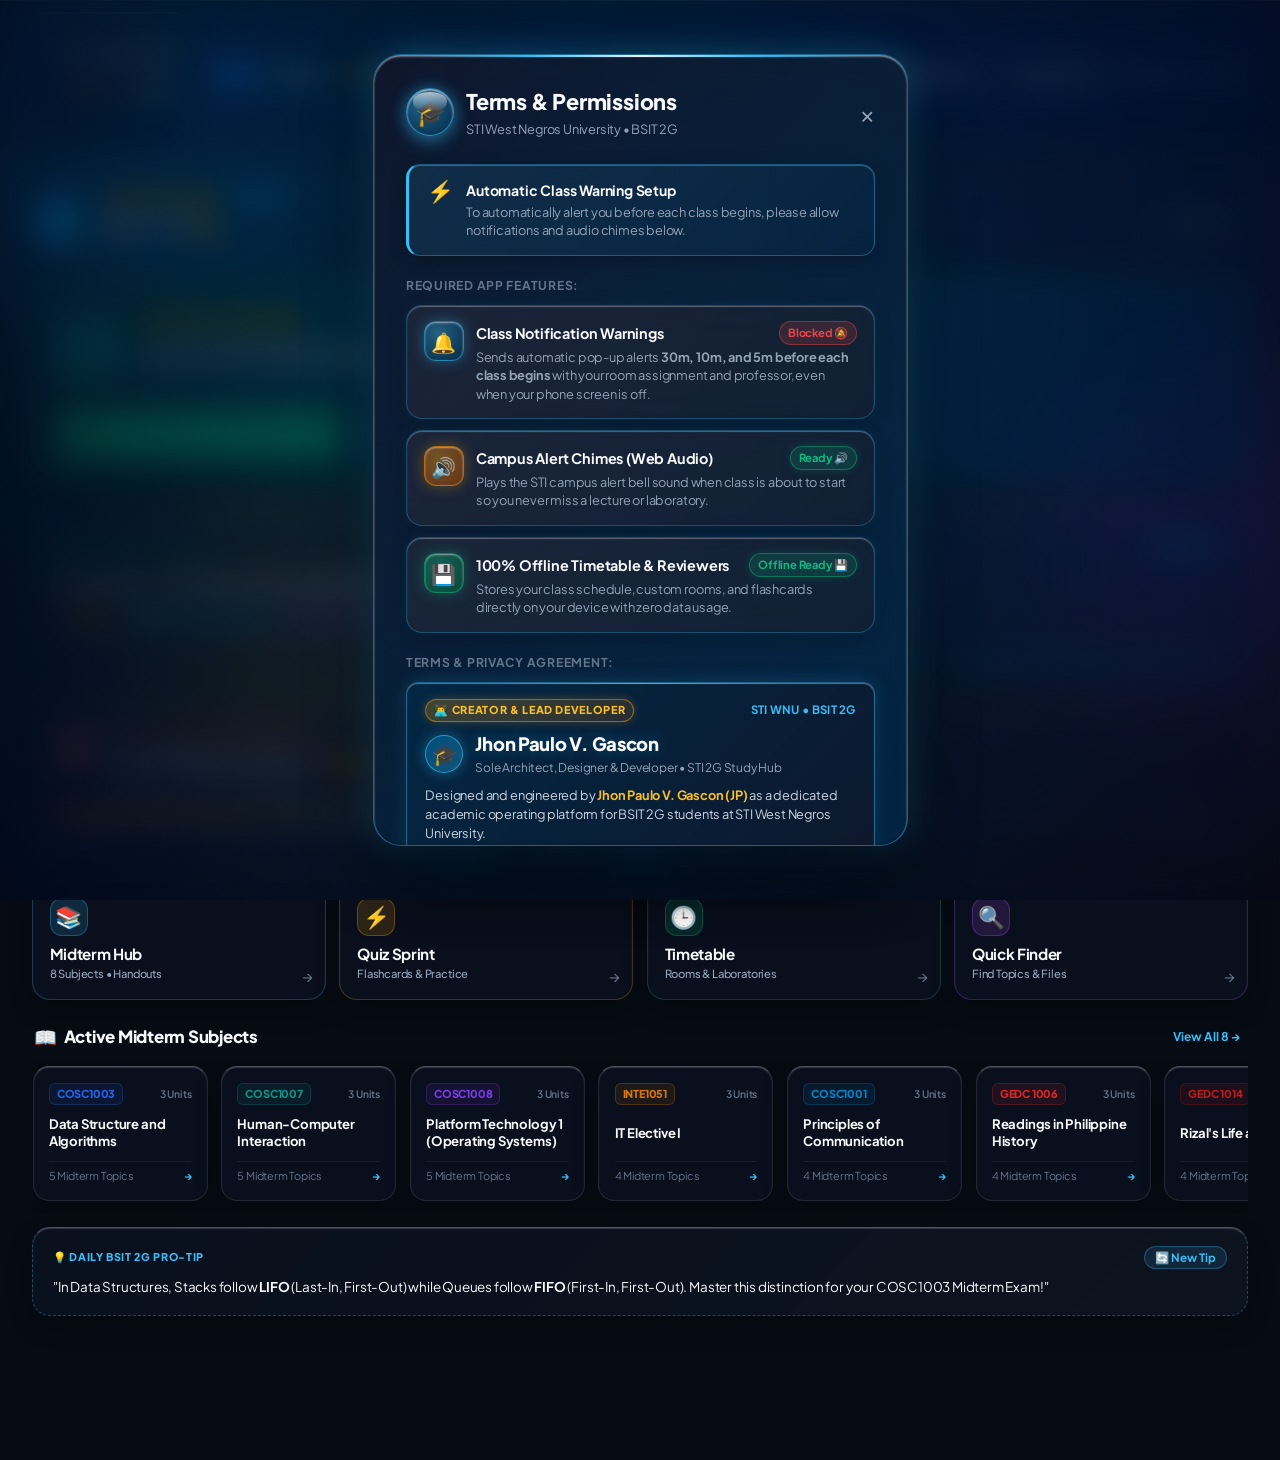
==== commit f648bd1a: "feat(ui): implement Apple visionOS translucent liquid glassmorphism with ambient backlight mesh and " ====
--- a/android/app/src/main/assets/index.html
+++ b/android/app/src/main/assets/index.html
@@ -19,6 +19,13 @@
   <meta name="theme-color" content="#002b49">
 </head>
 <body>
+  <!-- Ambient Liquid Glass Dynamic Backlight Mesh (visionOS Glow) -->
+  <div class="liquid-ambient-backdrop" aria-hidden="true">
+    <div class="ambient-orb ambient-orb-1"></div>
+    <div class="ambient-orb ambient-orb-2"></div>
+    <div class="ambient-orb ambient-orb-3"></div>
+  </div>
+
   <div class="app-container">
     <!-- Main Wrapper -->
     <main class="main-wrapper">
--- a/android/app/src/main/assets/css/style.css
+++ b/android/app/src/main/assets/css/style.css
@@ -11,14 +11,15 @@
   --font-heading: 'Plus Jakarta Sans', 'Inter', -apple-system, BlinkMacSystemFont, "Segoe UI", sans-serif;
   --font-mono: 'JetBrains Mono', 'Fira Code', ui-monospace, SFMono-Regular, Menlo, Monaco, Consolas, monospace;
   
-  /* STI Brand & Dark Theme Tokens (Liquid Glass Default) */
-  --bg-primary: #080e1a;
-  --bg-secondary: rgba(15, 23, 42, 0.85);
-  --bg-card: rgba(15, 23, 42, 0.68);
-  --bg-card-hover: rgba(30, 41, 59, 0.8);
+  /* STI Brand & Dark Theme Tokens (Apple visionOS Liquid Glass) */
+  --bg-primary: #060b14;
+  --bg-secondary: rgba(15, 23, 42, 0.48);
+  --bg-card: rgba(15, 23, 42, 0.42);
+  --bg-card-hover: rgba(30, 41, 59, 0.58);
   --bg-subtle: rgba(255, 255, 255, 0.05);
   
-  --border-color: rgba(56, 189, 248, 0.22);
+  --border-color: rgba(255, 255, 255, 0.12);
+  --border-top-specular: rgba(255, 255, 255, 0.32);
   --border-accent: rgba(56, 189, 248, 0.55);
   
   --text-main: #f8fafc;
@@ -30,7 +31,7 @@
   --sti-yellow: #f59e0b;
   --accent-primary: #38bdf8;
   --accent-glow: rgba(56, 189, 248, 0.35);
-  --glass-edge-glow: 0 0 20px -2px rgba(56, 189, 248, 0.3);
+  --glass-edge-glow: 0 0 24px -2px rgba(56, 189, 248, 0.25);
   --glass-specular: inset 0 1px 1px 0 rgba(255, 255, 255, 0.35);
   
   --color-success: #10b981;
@@ -39,8 +40,8 @@
   --color-info: #3b82f6;
 
   --shadow-sm: 0 2px 8px 0 rgba(0, 0, 0, 0.35);
-  --shadow-md: 0 8px 24px -4px rgba(0, 0, 0, 0.5), 0 0 14px rgba(56, 189, 248, 0.2);
-  --shadow-lg: 0 16px 36px -4px rgba(0, 0, 0, 0.6), 0 0 24px rgba(56, 189, 248, 0.3);
+  --shadow-md: 0 10px 30px -4px rgba(0, 0, 0, 0.45), 0 0 16px rgba(56, 189, 248, 0.15);
+  --shadow-lg: 0 18px 45px -4px rgba(0, 0, 0, 0.6), 0 0 26px rgba(56, 189, 248, 0.25);
   --radius-sm: 8px;
   --radius-md: 12px;
   --radius-lg: 18px;
@@ -48,13 +49,14 @@
 }
 
 [data-theme="light"] {
-  --bg-primary: #eef4f9;
-  --bg-secondary: rgba(255, 255, 255, 0.88);
-  --bg-card: rgba(255, 255, 255, 0.72);
-  --bg-card-hover: rgba(255, 255, 255, 0.92);
+  --bg-primary: #eaf1f7;
+  --bg-secondary: rgba(255, 255, 255, 0.65);
+  --bg-card: rgba(255, 255, 255, 0.58);
+  --bg-card-hover: rgba(255, 255, 255, 0.82);
   --bg-subtle: rgba(0, 0, 0, 0.03);
   
-  --border-color: rgba(2, 132, 199, 0.2);
+  --border-color: rgba(255, 255, 255, 0.65);
+  --border-top-specular: rgba(255, 255, 255, 0.95);
   --border-accent: rgba(2, 132, 199, 0.5);
   
   --text-main: #0f172a;
@@ -66,13 +68,12 @@
   --sti-yellow: #d97706;
   --accent-primary: #0284c7;
   --accent-glow: rgba(2, 132, 199, 0.25);
-  --glass-edge-glow: 0 0 18px -2px rgba(2, 132, 199, 0.22);
+  --glass-edge-glow: 0 0 20px -2px rgba(2, 132, 199, 0.2);
   --glass-specular: inset 0 1px 1px 0 rgba(255, 255, 255, 0.95);
-  --accent-glow: rgba(2, 132, 199, 0.12);
   
-  --shadow-sm: 0 1px 3px 0 rgba(0, 0, 0, 0.05);
-  --shadow-md: 0 4px 6px -1px rgba(0, 0, 0, 0.07);
-  --shadow-lg: 0 10px 15px -3px rgba(0, 0, 0, 0.1);
+  --shadow-sm: 0 2px 8px 0 rgba(31, 38, 135, 0.05);
+  --shadow-md: 0 8px 24px -2px rgba(31, 38, 135, 0.08);
+  --shadow-lg: 0 16px 36px -4px rgba(31, 38, 135, 0.12);
 }
 
 html {
@@ -108,9 +109,99 @@
   font-family: inherit;
 }
 
+/* Ambient Backlight Mesh & Liquid Glass Canvas */
+.liquid-ambient-backdrop {
+  position: fixed;
+  top: 0;
+  left: 0;
+  width: 100vw;
+  height: 100vh;
+  overflow: hidden;
+  pointer-events: none;
+  z-index: 0;
+}
+
+.ambient-orb {
+  position: absolute;
+  border-radius: 50%;
+  filter: blur(85px);
+  pointer-events: none;
+  opacity: 0.38;
+  mix-blend-mode: screen;
+}
+
+.ambient-orb-1 {
+  top: -12%;
+  left: -8%;
+  width: 480px;
+  height: 480px;
+  background: radial-gradient(circle, #0284c7 0%, #38bdf8 35%, transparent 70%);
+  animation: floatOrb1 20s ease-in-out infinite alternate;
+}
+
+.ambient-orb-2 {
+  top: 32%;
+  right: -15%;
+  width: 520px;
+  height: 520px;
+  background: radial-gradient(circle, #6366f1 0%, #a855f7 35%, transparent 70%);
+  animation: floatOrb2 25s ease-in-out infinite alternate;
+}
+
+.ambient-orb-3 {
+  bottom: 2%;
+  left: 5%;
+  width: 460px;
+  height: 460px;
+  background: radial-gradient(circle, #f59e0b 0%, #fbbf24 30%, transparent 70%);
+  animation: floatOrb3 22s ease-in-out infinite alternate;
+}
+
+@keyframes floatOrb1 {
+  0% { transform: translate(0, 0) scale(1); }
+  50% { transform: translate(60px, 40px) scale(1.12); }
+  100% { transform: translate(-30px, 70px) scale(0.95); }
+}
+
+@keyframes floatOrb2 {
+  0% { transform: translate(0, 0) scale(1); }
+  50% { transform: translate(-70px, -50px) scale(1.15); }
+  100% { transform: translate(40px, 60px) scale(0.9); }
+}
+
+@keyframes floatOrb3 {
+  0% { transform: translate(0, 0) scale(1); }
+  50% { transform: translate(50px, -60px) scale(1.18); }
+  100% { transform: translate(-50px, 30px) scale(0.92); }
+}
+
+[data-theme="light"] .ambient-orb {
+  opacity: 0.22;
+  mix-blend-mode: multiply;
+}
+
+[data-theme="light"] .ambient-orb-1 {
+  background: radial-gradient(circle, #38bdf8 0%, #0284c7 35%, transparent 70%);
+}
+
+[data-theme="light"] .ambient-orb-2 {
+  background: radial-gradient(circle, #a855f7 0%, #6366f1 35%, transparent 70%);
+}
+
+[data-theme="light"] .ambient-orb-3 {
+  background: radial-gradient(circle, #fbbf24 0%, #f59e0b 30%, transparent 70%);
+}
+
 body {
   font-family: var(--font-family);
   background-color: var(--bg-primary);
+  background-image: 
+    radial-gradient(at 0% 0%, rgba(56, 189, 248, 0.16) 0px, transparent 50%),
+    radial-gradient(at 100% 0%, rgba(99, 102, 241, 0.18) 0px, transparent 50%),
+    radial-gradient(at 50% 50%, rgba(14, 165, 233, 0.08) 0px, transparent 55%),
+    radial-gradient(at 100% 100%, rgba(245, 158, 11, 0.14) 0px, transparent 50%),
+    radial-gradient(at 0% 100%, rgba(56, 189, 248, 0.14) 0px, transparent 50%);
+  background-attachment: fixed;
   color: var(--text-main);
   line-height: 1.55;
   letter-spacing: -0.012em;
@@ -123,6 +214,21 @@
   -moz-osx-font-smoothing: grayscale;
   overscroll-behavior-y: none;
   transition: background-color 0.3s ease, color 0.3s ease;
+  position: relative;
+}
+
+[data-theme="light"] body {
+  background-image: 
+    radial-gradient(at 0% 0%, rgba(2, 132, 199, 0.12) 0px, transparent 50%),
+    radial-gradient(at 100% 0%, rgba(99, 102, 241, 0.1) 0px, transparent 50%),
+    radial-gradient(at 50% 50%, rgba(14, 165, 233, 0.06) 0px, transparent 55%),
+    radial-gradient(at 100% 100%, rgba(245, 158, 11, 0.08) 0px, transparent 50%),
+    radial-gradient(at 0% 100%, rgba(2, 132, 199, 0.1) 0px, transparent 50%);
+}
+
+.app-container {
+  position: relative;
+  z-index: 1;
 }
 
 /* Headings Typography Stack */
@@ -495,14 +601,14 @@
 .top-header {
   position: sticky;
   top: 0;
-  background: rgba(11, 17, 32, 0.78);
-  backdrop-filter: blur(24px) saturate(200%);
-  -webkit-backdrop-filter: blur(24px) saturate(200%);
-  border-bottom: 1.2px solid rgba(56, 189, 248, 0.25);
+  background: rgba(6, 11, 20, 0.48);
+  backdrop-filter: blur(28px) saturate(210%);
+  -webkit-backdrop-filter: blur(28px) saturate(210%);
+  border-bottom: 1.2px solid rgba(255, 255, 255, 0.1);
   box-shadow: 
-    0 8px 32px 0 rgba(0, 0, 0, 0.45),
-    0 2px 18px rgba(56, 189, 248, 0.18),
-    inset 0 1px 0 rgba(255, 255, 255, 0.18);
+    0 8px 32px 0 rgba(0, 0, 0, 0.35),
+    0 2px 18px rgba(56, 189, 248, 0.12),
+    inset 0 1px 0 rgba(255, 255, 255, 0.2);
   padding: 0.75rem 1.75rem;
   padding-top: max(0.75rem, env(safe-area-inset-top));
   padding-left: max(1.75rem, env(safe-area-inset-left));
@@ -517,11 +623,11 @@
 }
 
 [data-theme="light"] .top-header {
-  background: rgba(255, 255, 255, 0.85);
-  border-bottom: 1.2px solid rgba(2, 132, 199, 0.2);
+  background: rgba(234, 241, 247, 0.65);
+  border-bottom: 1.2px solid rgba(255, 255, 255, 0.7);
   box-shadow: 
-    0 8px 24px 0 rgba(0, 0, 0, 0.08),
-    0 2px 14px rgba(2, 132, 199, 0.14),
+    0 8px 24px 0 rgba(2, 43, 73, 0.06),
+    0 2px 14px rgba(2, 132, 199, 0.1),
     inset 0 1px 0 rgba(255, 255, 255, 0.95);
 }
 
@@ -698,21 +804,23 @@
 
 .liquid-status-capsule {
   position: relative;
-  background: linear-gradient(135deg, rgba(30, 41, 59, 0.72) 0%, rgba(15, 23, 42, 0.88) 100%);
-  backdrop-filter: blur(24px) saturate(190%);
-  -webkit-backdrop-filter: blur(24px) saturate(190%);
-  border: 1px solid rgba(255, 255, 255, 0.14);
-  border-radius: 14px;
-  padding: 0.65rem 1.1rem;
-  box-shadow: 0 8px 24px -4px rgba(0, 0, 0, 0.4), inset 0 1px 1px 0 rgba(255, 255, 255, 0.22);
+  background: linear-gradient(135deg, rgba(15, 23, 42, 0.44) 0%, rgba(30, 41, 59, 0.28) 100%);
+  backdrop-filter: blur(28px) saturate(210%);
+  -webkit-backdrop-filter: blur(28px) saturate(210%);
+  border: 1px solid rgba(255, 255, 255, 0.12);
+  border-top: 1.2px solid rgba(255, 255, 255, 0.35);
+  border-radius: 16px;
+  padding: 0.7rem 1.15rem;
+  box-shadow: 0 10px 28px -4px rgba(0, 0, 0, 0.35), inset 0 1px 1px 0 rgba(255, 255, 255, 0.28);
   overflow: hidden;
   transition: all 0.3s cubic-bezier(0.16, 1, 0.3, 1);
 }
 
 [data-theme="light"] .liquid-status-capsule {
-  background: linear-gradient(135deg, rgba(255, 255, 255, 0.9) 0%, rgba(241, 245, 249, 0.85) 100%);
-  border: 1px solid rgba(0, 0, 0, 0.08);
-  box-shadow: 0 6px 20px -2px rgba(0, 0, 0, 0.08), inset 0 1px 1px 0 rgba(255, 255, 255, 1);
+  background: linear-gradient(135deg, rgba(255, 255, 255, 0.65) 0%, rgba(240, 249, 255, 0.5) 100%);
+  border: 1px solid rgba(255, 255, 255, 0.65);
+  border-top: 1.2px solid rgba(255, 255, 255, 0.95);
+  box-shadow: 0 10px 24px -2px rgba(2, 43, 73, 0.08), inset 0 1px 1px 0 rgba(255, 255, 255, 0.95);
 }
 
 .capsule-sheen {
@@ -1656,16 +1764,17 @@
 }
 
 .schedule-card {
-  background: linear-gradient(135deg, rgba(255, 255, 255, 0.07) 0%, rgba(255, 255, 255, 0.02) 100%), var(--bg-card);
-  backdrop-filter: blur(22px) saturate(190%);
-  -webkit-backdrop-filter: blur(22px) saturate(190%);
-  border: 1.2px solid var(--border-color);
+  background: linear-gradient(135deg, rgba(255, 255, 255, 0.08) 0%, rgba(255, 255, 255, 0.02) 100%), var(--bg-card);
+  backdrop-filter: blur(28px) saturate(210%);
+  -webkit-backdrop-filter: blur(28px) saturate(210%);
+  border: 1px solid rgba(255, 255, 255, 0.12);
+  border-top: 1.5px solid rgba(255, 255, 255, 0.35);
   border-radius: var(--radius-lg);
   padding: 1.4rem;
   position: relative;
   box-shadow: 
-    0 8px 24px -4px rgba(0, 0, 0, 0.45),
-    0 0 16px -2px rgba(56, 189, 248, 0.18),
+    0 10px 30px -4px rgba(0, 0, 0, 0.45),
+    0 0 18px -2px rgba(56, 189, 248, 0.16),
     inset 0 1px 1px 0 rgba(255, 255, 255, 0.35);
   transition: transform 0.25s cubic-bezier(0.16, 1, 0.3, 1), box-shadow 0.25s ease, border-color 0.25s ease;
   overflow: hidden;
@@ -1685,6 +1794,7 @@
 .schedule-card:hover {
   transform: translateY(-3px);
   border-color: rgba(56, 189, 248, 0.6);
+  border-top-color: rgba(255, 255, 255, 0.55);
   box-shadow: 
     0 14px 34px -4px rgba(0, 0, 0, 0.55),
     0 0 24px 2px rgba(56, 189, 248, 0.35),
@@ -1693,7 +1803,7 @@
 
 .schedule-card.is-now {
   border-color: #34d399;
-  background: linear-gradient(135deg, rgba(16, 185, 129, 0.12) 0%, rgba(6, 78, 59, 0.25) 100%), var(--bg-card);
+  background: linear-gradient(135deg, rgba(16, 185, 129, 0.18) 0%, rgba(6, 78, 59, 0.32) 100%), var(--bg-card);
   box-shadow: 
     0 0 26px rgba(16, 185, 129, 0.45),
     0 8px 30px rgba(0, 0, 0, 0.5),
@@ -1702,11 +1812,12 @@
 
 /* Light Mode Liquid Glass - Schedule Cards */
 [data-theme="light"] .schedule-card {
-  background: linear-gradient(135deg, rgba(255, 255, 255, 0.94) 0%, rgba(248, 250, 252, 0.88) 100%);
-  border: 1.2px solid rgba(2, 132, 199, 0.2);
+  background: linear-gradient(135deg, rgba(255, 255, 255, 0.72) 0%, rgba(240, 249, 255, 0.58) 100%);
+  border: 1px solid rgba(255, 255, 255, 0.7);
+  border-top: 1.5px solid rgba(255, 255, 255, 0.95);
   box-shadow: 
-    0 8px 20px -4px rgba(2, 132, 199, 0.08),
-    0 0 14px -2px rgba(2, 132, 199, 0.1),
+    0 10px 24px -4px rgba(2, 43, 73, 0.06),
+    0 0 14px -2px rgba(2, 132, 199, 0.08),
     inset 0 1px 1px 0 #ffffff;
 }
 
@@ -1956,18 +2067,19 @@
 }
 
 .subject-card {
-  background: linear-gradient(135deg, rgba(255, 255, 255, 0.06) 0%, rgba(255, 255, 255, 0.01) 100%), var(--bg-card);
-  backdrop-filter: blur(22px) saturate(190%);
-  -webkit-backdrop-filter: blur(22px) saturate(190%);
-  border: 1.2px solid var(--border-color);
+  background: linear-gradient(135deg, rgba(255, 255, 255, 0.08) 0%, rgba(255, 255, 255, 0.02) 100%), var(--bg-card);
+  backdrop-filter: blur(28px) saturate(210%);
+  -webkit-backdrop-filter: blur(28px) saturate(210%);
+  border: 1px solid rgba(255, 255, 255, 0.12);
+  border-top: 1.5px solid rgba(255, 255, 255, 0.35);
   border-radius: var(--radius-lg);
   overflow: hidden;
   display: flex;
   flex-direction: column;
   position: relative;
   box-shadow: 
-    0 8px 30px -4px rgba(0, 0, 0, 0.45),
-    0 0 18px -2px rgba(56, 189, 248, 0.2),
+    0 10px 32px -4px rgba(0, 0, 0, 0.45),
+    0 0 18px -2px rgba(56, 189, 248, 0.16),
     inset 0 1px 1px 0 rgba(255, 255, 255, 0.35);
   transition: transform 0.25s cubic-bezier(0.16, 1, 0.3, 1), box-shadow 0.25s ease, border-color 0.25s ease;
 }
@@ -1979,7 +2091,7 @@
   left: 8%;
   right: 8%;
   height: 1.5px;
-  background: linear-gradient(90deg, transparent, rgba(255, 255, 255, 0.7), transparent);
+  background: linear-gradient(90deg, transparent, rgba(255, 255, 255, 0.8), transparent);
   pointer-events: none;
   z-index: 2;
 }
@@ -1987,6 +2099,7 @@
 .subject-card:hover {
   transform: translateY(-4px);
   border-color: rgba(56, 189, 248, 0.65);
+  border-top-color: rgba(255, 255, 255, 0.55);
   box-shadow: 
     0 16px 42px -4px rgba(0, 0, 0, 0.6),
     0 0 30px 2px rgba(56, 189, 248, 0.45),
@@ -1995,11 +2108,12 @@
 
 /* Light Mode Liquid Glass - Subject Cards */
 [data-theme="light"] .subject-card {
-  background: linear-gradient(135deg, rgba(255, 255, 255, 0.95) 0%, rgba(248, 250, 252, 0.9) 100%);
-  border: 1.2px solid rgba(2, 132, 199, 0.2);
+  background: linear-gradient(135deg, rgba(255, 255, 255, 0.72) 0%, rgba(240, 249, 255, 0.58) 100%);
+  border: 1px solid rgba(255, 255, 255, 0.7);
+  border-top: 1.5px solid rgba(255, 255, 255, 0.95);
   box-shadow: 
-    0 8px 24px -4px rgba(2, 132, 199, 0.08),
-    0 0 16px -2px rgba(2, 132, 199, 0.1),
+    0 10px 28px -4px rgba(2, 43, 73, 0.06),
+    0 0 16px -2px rgba(2, 132, 199, 0.08),
     inset 0 1px 1px 0 #ffffff;
 }
 
@@ -2839,28 +2953,30 @@
 }
 
 .modal-content {
-  background: rgba(15, 23, 42, 0.88);
-  backdrop-filter: blur(28px) saturate(200%);
-  -webkit-backdrop-filter: blur(28px) saturate(200%);
-  border: 1.5px solid rgba(56, 189, 248, 0.35);
+  background: rgba(15, 23, 42, 0.65);
+  backdrop-filter: blur(36px) saturate(220%);
+  -webkit-backdrop-filter: blur(36px) saturate(220%);
+  border: 1px solid rgba(255, 255, 255, 0.14);
+  border-top: 1.5px solid rgba(255, 255, 255, 0.45);
   border-radius: var(--radius-xl);
   padding: 2rem;
   max-width: 560px;
   width: 92%;
   box-shadow: 
     0 25px 60px -10px rgba(0, 0, 0, 0.75),
-    0 0 32px rgba(56, 189, 248, 0.28),
-    inset 0 1px 1px rgba(255, 255, 255, 0.4);
+    0 0 32px rgba(56, 189, 248, 0.22),
+    inset 0 1px 1px rgba(255, 255, 255, 0.45);
   max-height: 90vh;
   overflow-y: auto;
 }
 
 [data-theme="light"] .modal-content {
-  background: rgba(255, 255, 255, 0.92);
-  border: 1.5px solid rgba(2, 132, 199, 0.3);
+  background: rgba(255, 255, 255, 0.74);
+  border: 1px solid rgba(255, 255, 255, 0.75);
+  border-top: 1.5px solid rgba(255, 255, 255, 0.98);
   box-shadow: 
-    0 25px 50px -10px rgba(0, 0, 0, 0.18),
-    0 0 24px rgba(2, 132, 199, 0.2),
+    0 25px 50px -10px rgba(31, 38, 135, 0.15),
+    0 0 24px rgba(2, 132, 199, 0.15),
     inset 0 1px 1px rgba(255, 255, 255, 0.98);
 }
 
@@ -4844,26 +4960,26 @@
   width: 100%;
   max-width: 440px;
   height: 68px;
-  background: rgba(13, 20, 36, 0.85);
-  backdrop-filter: blur(32px) saturate(220%);
-  -webkit-backdrop-filter: blur(32px) saturate(220%);
+  background: rgba(13, 20, 36, 0.52);
+  backdrop-filter: blur(36px) saturate(220%);
+  -webkit-backdrop-filter: blur(36px) saturate(220%);
   border: 1.2px solid rgba(255, 255, 255, 0.16);
-  border-top: 1.5px solid rgba(255, 255, 255, 0.35);
+  border-top: 1.5px solid rgba(255, 255, 255, 0.45);
   border-radius: 36px;
   box-shadow: 
-    0 16px 45px -8px rgba(0, 0, 0, 0.8),
-    0 0 24px rgba(56, 189, 248, 0.15),
-    inset 0 1px 1px 0 rgba(255, 255, 255, 0.35);
+    0 16px 45px -8px rgba(0, 0, 0, 0.65),
+    0 0 24px rgba(56, 189, 248, 0.18),
+    inset 0 1px 1px 0 rgba(255, 255, 255, 0.38);
   padding: 0 0.5rem;
   transition: all 0.3s cubic-bezier(0.16, 1, 0.3, 1);
 }
 
 [data-theme="light"] .bottom-nav-container {
-  background: rgba(255, 255, 255, 0.9);
-  border: 1.2px solid rgba(2, 132, 199, 0.18);
+  background: rgba(255, 255, 255, 0.64);
+  border: 1.2px solid rgba(255, 255, 255, 0.65);
   border-top: 1.5px solid rgba(255, 255, 255, 0.95);
   box-shadow: 
-    0 16px 40px -8px rgba(31, 38, 135, 0.15),
+    0 16px 40px -8px rgba(31, 38, 135, 0.12),
     0 0 20px rgba(56, 189, 248, 0.12),
     inset 0 1px 2px #ffffff;
 }
@@ -5252,14 +5368,15 @@
 }
 
 .search-modal-container {
-  background: rgba(15, 23, 42, 0.94);
-  backdrop-filter: blur(32px) saturate(220%);
-  -webkit-backdrop-filter: blur(32px) saturate(220%);
-  border: 1.2px solid rgba(56, 189, 248, 0.3);
+  background: rgba(15, 23, 42, 0.65);
+  backdrop-filter: blur(36px) saturate(220%);
+  -webkit-backdrop-filter: blur(36px) saturate(220%);
+  border: 1px solid rgba(255, 255, 255, 0.15);
+  border-top: 1.5px solid rgba(255, 255, 255, 0.45);
   border-radius: 24px;
   width: 100%;
   max-width: 580px;
-  box-shadow: 0 25px 60px -10px rgba(0, 0, 0, 0.85), 0 0 30px rgba(56, 189, 248, 0.2);
+  box-shadow: 0 25px 60px -10px rgba(0, 0, 0, 0.75), 0 0 30px rgba(56, 189, 248, 0.22), inset 0 1px 1px rgba(255, 255, 255, 0.4);
   display: flex;
   flex-direction: column;
   overflow: hidden;
@@ -5268,9 +5385,10 @@
 }
 
 [data-theme="light"] .search-modal-container {
-  background: rgba(255, 255, 255, 0.96);
-  border-color: rgba(2, 132, 199, 0.25);
-  box-shadow: 0 25px 50px -10px rgba(0, 0, 0, 0.15), 0 0 25px rgba(2, 132, 199, 0.15);
+  background: rgba(255, 255, 255, 0.76);
+  border: 1px solid rgba(255, 255, 255, 0.75);
+  border-top: 1.5px solid rgba(255, 255, 255, 0.98);
+  box-shadow: 0 25px 50px -10px rgba(31, 38, 135, 0.15), 0 0 25px rgba(2, 132, 199, 0.15), inset 0 1px 1px rgba(255, 255, 255, 0.98);
 }
 
 .search-modal-header {
@@ -5643,14 +5761,15 @@
 /* 2. Today's Class Radar Card (Live Spotlight) */
 .home-class-radar-card {
   position: relative;
-  background: linear-gradient(135deg, rgba(15, 23, 42, 0.82) 0%, rgba(2, 43, 73, 0.45) 100%);
-  border: 1px solid rgba(56, 189, 248, 0.32);
+  background: linear-gradient(135deg, rgba(15, 23, 42, 0.44) 0%, rgba(2, 43, 73, 0.28) 100%);
+  border: 1px solid rgba(255, 255, 255, 0.12);
+  border-top: 1.2px solid rgba(255, 255, 255, 0.35);
   border-radius: 20px;
   padding: 1.15rem 1.3rem;
   margin-bottom: 1.2rem;
-  backdrop-filter: blur(20px) saturate(180%);
-  -webkit-backdrop-filter: blur(20px) saturate(180%);
-  box-shadow: 0 8px 26px -4px rgba(0, 0, 0, 0.45), 0 0 16px rgba(56, 189, 248, 0.16), inset 0 1px 1px 0 rgba(255, 255, 255, 0.15);
+  backdrop-filter: blur(28px) saturate(210%);
+  -webkit-backdrop-filter: blur(28px) saturate(210%);
+  box-shadow: 0 10px 30px -4px rgba(0, 0, 0, 0.45), 0 0 18px rgba(56, 189, 248, 0.14), inset 0 1px 1px 0 rgba(255, 255, 255, 0.28);
   cursor: pointer;
   transition: transform 0.25s cubic-bezier(0.16, 1, 0.3, 1), border-color 0.25s, box-shadow 0.25s;
   overflow: hidden;
@@ -5671,8 +5790,9 @@
 
 .home-class-radar-card:hover {
   transform: translateY(-2px);
-  border-color: rgba(56, 189, 248, 0.65);
-  box-shadow: 0 12px 32px -4px rgba(0, 0, 0, 0.55), 0 0 24px rgba(56, 189, 248, 0.28), inset 0 1px 1px 0 rgba(255, 255, 255, 0.25);
+  border-color: rgba(56, 189, 248, 0.55);
+  border-top-color: rgba(255, 255, 255, 0.5);
+  box-shadow: 0 14px 36px -4px rgba(0, 0, 0, 0.55), 0 0 24px rgba(56, 189, 248, 0.28), inset 0 1px 1px 0 rgba(255, 255, 255, 0.4);
 }
 
 .home-class-radar-card:active {
@@ -5805,9 +5925,10 @@
 }
 
 [data-theme="light"] .home-class-radar-card {
-  background: linear-gradient(135deg, rgba(255, 255, 255, 0.9) 0%, rgba(238, 244, 249, 0.95) 100%);
-  border-color: rgba(2, 132, 199, 0.25);
-  box-shadow: 0 4px 16px rgba(0, 0, 0, 0.06), inset 0 1px 1px 0 rgba(255, 255, 255, 0.9);
+  background: linear-gradient(135deg, rgba(255, 255, 255, 0.65) 0%, rgba(240, 249, 255, 0.48) 100%);
+  border: 1px solid rgba(255, 255, 255, 0.7);
+  border-top: 1.2px solid rgba(255, 255, 255, 0.95);
+  box-shadow: 0 10px 28px rgba(2, 43, 73, 0.06), inset 0 1px 1px 0 rgba(255, 255, 255, 0.95);
 }
 
 [data-theme="light"] .radar-chip {
@@ -5817,14 +5938,15 @@
 
 /* 3. Midterm Exam Countdown Banner */
 .midterm-countdown-banner {
-  background: linear-gradient(135deg, rgba(30, 27, 75, 0.7) 0%, rgba(15, 23, 42, 0.8) 100%);
-  border: 1px solid rgba(245, 158, 11, 0.28);
+  background: linear-gradient(135deg, rgba(30, 27, 75, 0.38) 0%, rgba(15, 23, 42, 0.44) 100%);
+  border: 1px solid rgba(245, 158, 11, 0.22);
+  border-top: 1.2px solid rgba(255, 255, 255, 0.32);
   border-radius: 20px;
   padding: 1.15rem 1.3rem;
   margin-bottom: 1.25rem;
-  backdrop-filter: blur(20px);
-  -webkit-backdrop-filter: blur(20px);
-  box-shadow: 0 8px 24px -4px rgba(0, 0, 0, 0.4), 0 0 14px rgba(245, 158, 11, 0.12), inset 0 1px 1px 0 rgba(255, 255, 255, 0.12);
+  backdrop-filter: blur(28px) saturate(210%);
+  -webkit-backdrop-filter: blur(28px) saturate(210%);
+  box-shadow: 0 10px 28px -4px rgba(0, 0, 0, 0.35), 0 0 16px rgba(245, 158, 11, 0.1), inset 0 1px 1px 0 rgba(255, 255, 255, 0.25);
   display: flex;
   flex-direction: column;
   gap: 0.85rem;
@@ -5924,9 +6046,10 @@
 }
 
 [data-theme="light"] .midterm-countdown-banner {
-  background: linear-gradient(135deg, rgba(254, 243, 199, 0.45) 0%, rgba(255, 255, 255, 0.95) 100%);
-  border-color: rgba(245, 158, 11, 0.35);
-  box-shadow: 0 4px 16px rgba(0, 0, 0, 0.06);
+  background: linear-gradient(135deg, rgba(254, 243, 199, 0.52) 0%, rgba(255, 255, 255, 0.68) 100%);
+  border: 1px solid rgba(245, 158, 11, 0.28);
+  border-top: 1.2px solid rgba(255, 255, 255, 0.95);
+  box-shadow: 0 10px 28px rgba(245, 158, 11, 0.08), inset 0 1px 1px 0 rgba(255, 255, 255, 0.95);
 }
 
 [data-theme="light"] .countdown-number {
@@ -5953,20 +6076,22 @@
   padding: 1.05rem;
   border-radius: 18px;
   cursor: pointer;
-  background: rgba(15, 23, 42, 0.62);
-  border: 1px solid rgba(56, 189, 248, 0.2);
-  backdrop-filter: blur(16px);
-  -webkit-backdrop-filter: blur(16px);
+  background: rgba(15, 23, 42, 0.4);
+  border: 1px solid rgba(255, 255, 255, 0.1);
+  border-top: 1.2px solid rgba(255, 255, 255, 0.3);
+  backdrop-filter: blur(24px) saturate(200%);
+  -webkit-backdrop-filter: blur(24px) saturate(200%);
   min-height: 105px;
   overflow: hidden;
-  box-shadow: 0 6px 18px -4px rgba(0, 0, 0, 0.35), inset 0 1px 1px 0 rgba(255, 255, 255, 0.1);
+  box-shadow: 0 10px 26px -4px rgba(0, 0, 0, 0.35), inset 0 1px 1px 0 rgba(255, 255, 255, 0.2);
   transition: all 0.25s cubic-bezier(0.16, 1, 0.3, 1);
 }
 
 .bento-card:hover {
   transform: translateY(-3px) scale(1.02);
-  border-color: rgba(56, 189, 248, 0.55);
-  box-shadow: 0 10px 24px -4px rgba(0, 0, 0, 0.45), 0 0 16px rgba(56, 189, 248, 0.2), inset 0 1px 1px 0 rgba(255, 255, 255, 0.2);
+  border-color: rgba(56, 189, 248, 0.45);
+  border-top-color: rgba(255, 255, 255, 0.5);
+  box-shadow: 0 14px 34px -4px rgba(0, 0, 0, 0.45), 0 0 18px rgba(56, 189, 248, 0.2), inset 0 1px 1px 0 rgba(255, 255, 255, 0.35);
 }
 
 .bento-card:active {
@@ -6049,14 +6174,15 @@
 }
 
 [data-theme="light"] .bento-card {
-  background: rgba(255, 255, 255, 0.85);
-  border-color: rgba(2, 132, 199, 0.18);
-  box-shadow: 0 4px 14px rgba(0, 0, 0, 0.05), inset 0 1px 1px 0 rgba(255, 255, 255, 0.95);
+  background: rgba(255, 255, 255, 0.62);
+  border: 1px solid rgba(255, 255, 255, 0.65);
+  border-top: 1.2px solid rgba(255, 255, 255, 0.95);
+  box-shadow: 0 8px 22px rgba(2, 43, 73, 0.06), inset 0 1px 1px 0 rgba(255, 255, 255, 0.95);
 }
 
 [data-theme="light"] .bento-card:hover {
   border-color: rgba(2, 132, 199, 0.45);
-  box-shadow: 0 8px 20px rgba(0, 0, 0, 0.08);
+  box-shadow: 0 12px 28px rgba(0, 0, 0, 0.08);
 }
 
 /* 5. Enrolled Courses Quick Carousel (8 Subjects) */
@@ -6126,11 +6252,12 @@
   scroll-snap-align: start;
   padding: 0.95rem;
   border-radius: 16px;
-  background: rgba(15, 23, 42, 0.65);
-  border: 1px solid rgba(255, 255, 255, 0.09);
-  backdrop-filter: blur(12px);
-  -webkit-backdrop-filter: blur(12px);
-  box-shadow: 0 4px 14px rgba(0, 0, 0, 0.3);
+  background: rgba(15, 23, 42, 0.42);
+  border: 1px solid rgba(255, 255, 255, 0.1);
+  border-top: 1.2px solid rgba(255, 255, 255, 0.28);
+  backdrop-filter: blur(22px) saturate(190%);
+  -webkit-backdrop-filter: blur(22px) saturate(190%);
+  box-shadow: 0 8px 24px rgba(0, 0, 0, 0.3), inset 0 1px 1px 0 rgba(255, 255, 255, 0.18);
   display: flex;
   flex-direction: column;
   justify-content: space-between;
@@ -6142,7 +6269,8 @@
 .home-subject-chip-card:hover {
   transform: translateY(-3px) scale(1.02);
   border-color: rgba(56, 189, 248, 0.45);
-  box-shadow: 0 8px 22px rgba(0, 0, 0, 0.4), 0 0 14px rgba(56, 189, 248, 0.18);
+  border-top-color: rgba(255, 255, 255, 0.45);
+  box-shadow: 0 12px 28px rgba(0, 0, 0, 0.4), 0 0 14px rgba(56, 189, 248, 0.18);
 }
 
 .home-subject-chip-card:active {
@@ -6201,27 +6329,29 @@
 }
 
 [data-theme="light"] .home-subject-chip-card {
-  background: rgba(255, 255, 255, 0.85);
-  border-color: rgba(2, 132, 199, 0.15);
-  box-shadow: 0 3px 10px rgba(0, 0, 0, 0.05);
+  background: rgba(255, 255, 255, 0.62);
+  border: 1px solid rgba(255, 255, 255, 0.65);
+  border-top: 1.2px solid rgba(255, 255, 255, 0.95);
+  box-shadow: 0 8px 20px rgba(2, 43, 73, 0.05), inset 0 1px 1px 0 rgba(255, 255, 255, 0.95);
 }
 
 [data-theme="light"] .home-subject-chip-card:hover {
   border-color: rgba(2, 132, 199, 0.4);
-  box-shadow: 0 6px 16px rgba(0, 0, 0, 0.08);
+  box-shadow: 0 10px 24px rgba(0, 0, 0, 0.08);
 }
 
 /* 6. Daily BSIT Pro-Tip & Knowledge Byte */
 .home-protip-card {
-  background: linear-gradient(135deg, rgba(15, 23, 42, 0.72) 0%, rgba(30, 41, 59, 0.5) 100%);
-  border: 1px dashed rgba(56, 189, 248, 0.35);
+  background: linear-gradient(135deg, rgba(15, 23, 42, 0.44) 0%, rgba(30, 41, 59, 0.28) 100%);
+  border: 1px dashed rgba(56, 189, 248, 0.32);
+  border-top: 1.2px solid rgba(255, 255, 255, 0.28);
   border-radius: 18px;
   padding: 1.1rem 1.25rem;
   margin-top: 0.85rem;
   margin-bottom: 1.5rem;
-  backdrop-filter: blur(12px);
-  -webkit-backdrop-filter: blur(12px);
-  box-shadow: 0 6px 20px -4px rgba(0, 0, 0, 0.3);
+  backdrop-filter: blur(24px) saturate(190%);
+  -webkit-backdrop-filter: blur(24px) saturate(190%);
+  box-shadow: 0 10px 28px -4px rgba(0, 0, 0, 0.3), inset 0 1px 1px 0 rgba(255, 255, 255, 0.18);
   position: relative;
   overflow: hidden;
 }
@@ -6270,9 +6400,10 @@
 }
 
 [data-theme="light"] .home-protip-card {
-  background: linear-gradient(135deg, rgba(240, 249, 255, 0.7) 0%, rgba(255, 255, 255, 0.9) 100%);
+  background: linear-gradient(135deg, rgba(240, 249, 255, 0.55) 0%, rgba(255, 255, 255, 0.72) 100%);
   border-color: rgba(2, 132, 199, 0.3);
-  box-shadow: 0 3px 12px rgba(0, 0, 0, 0.04);
+  border-top: 1.2px solid rgba(255, 255, 255, 0.95);
+  box-shadow: 0 10px 24px rgba(2, 43, 73, 0.05), inset 0 1px 1px 0 rgba(255, 255, 255, 0.95);
 }
 
 @media (min-width: 680px) {
--- a/android/app/src/main/assets/css/style.css
+++ b/android/app/src/main/assets/css/style.css
@@ -11,14 +11,15 @@
   --font-heading: 'Plus Jakarta Sans', 'Inter', -apple-system, BlinkMacSystemFont, "Segoe UI", sans-serif;
   --font-mono: 'JetBrains Mono', 'Fira Code', ui-monospace, SFMono-Regular, Menlo, Monaco, Consolas, monospace;
   
-  /* STI Brand & Dark Theme Tokens (Liquid Glass Default) */
-  --bg-primary: #080e1a;
-  --bg-secondary: rgba(15, 23, 42, 0.85);
-  --bg-card: rgba(15, 23, 42, 0.68);
-  --bg-card-hover: rgba(30, 41, 59, 0.8);
+  /* STI Brand & Dark Theme Tokens (Apple visionOS Liquid Glass) */
+  --bg-primary: #060b14;
+  --bg-secondary: rgba(15, 23, 42, 0.48);
+  --bg-card: rgba(15, 23, 42, 0.42);
+  --bg-card-hover: rgba(30, 41, 59, 0.58);
   --bg-subtle: rgba(255, 255, 255, 0.05);
   
-  --border-color: rgba(56, 189, 248, 0.22);
+  --border-color: rgba(255, 255, 255, 0.12);
+  --border-top-specular: rgba(255, 255, 255, 0.32);
   --border-accent: rgba(56, 189, 248, 0.55);
   
   --text-main: #f8fafc;
@@ -30,7 +31,7 @@
   --sti-yellow: #f59e0b;
   --accent-primary: #38bdf8;
   --accent-glow: rgba(56, 189, 248, 0.35);
-  --glass-edge-glow: 0 0 20px -2px rgba(56, 189, 248, 0.3);
+  --glass-edge-glow: 0 0 24px -2px rgba(56, 189, 248, 0.25);
   --glass-specular: inset 0 1px 1px 0 rgba(255, 255, 255, 0.35);
   
   --color-success: #10b981;
@@ -39,8 +40,8 @@
   --color-info: #3b82f6;
 
   --shadow-sm: 0 2px 8px 0 rgba(0, 0, 0, 0.35);
-  --shadow-md: 0 8px 24px -4px rgba(0, 0, 0, 0.5), 0 0 14px rgba(56, 189, 248, 0.2);
-  --shadow-lg: 0 16px 36px -4px rgba(0, 0, 0, 0.6), 0 0 24px rgba(56, 189, 248, 0.3);
+  --shadow-md: 0 10px 30px -4px rgba(0, 0, 0, 0.45), 0 0 16px rgba(56, 189, 248, 0.15);
+  --shadow-lg: 0 18px 45px -4px rgba(0, 0, 0, 0.6), 0 0 26px rgba(56, 189, 248, 0.25);
   --radius-sm: 8px;
   --radius-md: 12px;
   --radius-lg: 18px;
@@ -48,13 +49,14 @@
 }
 
 [data-theme="light"] {
-  --bg-primary: #eef4f9;
-  --bg-secondary: rgba(255, 255, 255, 0.88);
-  --bg-card: rgba(255, 255, 255, 0.72);
-  --bg-card-hover: rgba(255, 255, 255, 0.92);
+  --bg-primary: #eaf1f7;
+  --bg-secondary: rgba(255, 255, 255, 0.65);
+  --bg-card: rgba(255, 255, 255, 0.58);
+  --bg-card-hover: rgba(255, 255, 255, 0.82);
   --bg-subtle: rgba(0, 0, 0, 0.03);
   
-  --border-color: rgba(2, 132, 199, 0.2);
+  --border-color: rgba(255, 255, 255, 0.65);
+  --border-top-specular: rgba(255, 255, 255, 0.95);
   --border-accent: rgba(2, 132, 199, 0.5);
   
   --text-main: #0f172a;
@@ -66,13 +68,12 @@
   --sti-yellow: #d97706;
   --accent-primary: #0284c7;
   --accent-glow: rgba(2, 132, 199, 0.25);
-  --glass-edge-glow: 0 0 18px -2px rgba(2, 132, 199, 0.22);
+  --glass-edge-glow: 0 0 20px -2px rgba(2, 132, 199, 0.2);
   --glass-specular: inset 0 1px 1px 0 rgba(255, 255, 255, 0.95);
-  --accent-glow: rgba(2, 132, 199, 0.12);
   
-  --shadow-sm: 0 1px 3px 0 rgba(0, 0, 0, 0.05);
-  --shadow-md: 0 4px 6px -1px rgba(0, 0, 0, 0.07);
-  --shadow-lg: 0 10px 15px -3px rgba(0, 0, 0, 0.1);
+  --shadow-sm: 0 2px 8px 0 rgba(31, 38, 135, 0.05);
+  --shadow-md: 0 8px 24px -2px rgba(31, 38, 135, 0.08);
+  --shadow-lg: 0 16px 36px -4px rgba(31, 38, 135, 0.12);
 }
 
 html {
@@ -108,9 +109,99 @@
   font-family: inherit;
 }
 
+/* Ambient Backlight Mesh & Liquid Glass Canvas */
+.liquid-ambient-backdrop {
+  position: fixed;
+  top: 0;
+  left: 0;
+  width: 100vw;
+  height: 100vh;
+  overflow: hidden;
+  pointer-events: none;
+  z-index: 0;
+}
+
+.ambient-orb {
+  position: absolute;
+  border-radius: 50%;
+  filter: blur(85px);
+  pointer-events: none;
+  opacity: 0.38;
+  mix-blend-mode: screen;
+}
+
+.ambient-orb-1 {
+  top: -12%;
+  left: -8%;
+  width: 480px;
+  height: 480px;
+  background: radial-gradient(circle, #0284c7 0%, #38bdf8 35%, transparent 70%);
+  animation: floatOrb1 20s ease-in-out infinite alternate;
+}
+
+.ambient-orb-2 {
+  top: 32%;
+  right: -15%;
+  width: 520px;
+  height: 520px;
+  background: radial-gradient(circle, #6366f1 0%, #a855f7 35%, transparent 70%);
+  animation: floatOrb2 25s ease-in-out infinite alternate;
+}
+
+.ambient-orb-3 {
+  bottom: 2%;
+  left: 5%;
+  width: 460px;
+  height: 460px;
+  background: radial-gradient(circle, #f59e0b 0%, #fbbf24 30%, transparent 70%);
+  animation: floatOrb3 22s ease-in-out infinite alternate;
+}
+
+@keyframes floatOrb1 {
+  0% { transform: translate(0, 0) scale(1); }
+  50% { transform: translate(60px, 40px) scale(1.12); }
+  100% { transform: translate(-30px, 70px) scale(0.95); }
+}
+
+@keyframes floatOrb2 {
+  0% { transform: translate(0, 0) scale(1); }
+  50% { transform: translate(-70px, -50px) scale(1.15); }
+  100% { transform: translate(40px, 60px) scale(0.9); }
+}
+
+@keyframes floatOrb3 {
+  0% { transform: translate(0, 0) scale(1); }
+  50% { transform: translate(50px, -60px) scale(1.18); }
+  100% { transform: translate(-50px, 30px) scale(0.92); }
+}
+
+[data-theme="light"] .ambient-orb {
+  opacity: 0.22;
+  mix-blend-mode: multiply;
+}
+
+[data-theme="light"] .ambient-orb-1 {
+  background: radial-gradient(circle, #38bdf8 0%, #0284c7 35%, transparent 70%);
+}
+
+[data-theme="light"] .ambient-orb-2 {
+  background: radial-gradient(circle, #a855f7 0%, #6366f1 35%, transparent 70%);
+}
+
+[data-theme="light"] .ambient-orb-3 {
+  background: radial-gradient(circle, #fbbf24 0%, #f59e0b 30%, transparent 70%);
+}
+
 body {
   font-family: var(--font-family);
   background-color: var(--bg-primary);
+  background-image: 
+    radial-gradient(at 0% 0%, rgba(56, 189, 248, 0.16) 0px, transparent 50%),
+    radial-gradient(at 100% 0%, rgba(99, 102, 241, 0.18) 0px, transparent 50%),
+    radial-gradient(at 50% 50%, rgba(14, 165, 233, 0.08) 0px, transparent 55%),
+    radial-gradient(at 100% 100%, rgba(245, 158, 11, 0.14) 0px, transparent 50%),
+    radial-gradient(at 0% 100%, rgba(56, 189, 248, 0.14) 0px, transparent 50%);
+  background-attachment: fixed;
   color: var(--text-main);
   line-height: 1.55;
   letter-spacing: -0.012em;
@@ -123,6 +214,21 @@
   -moz-osx-font-smoothing: grayscale;
   overscroll-behavior-y: none;
   transition: background-color 0.3s ease, color 0.3s ease;
+  position: relative;
+}
+
+[data-theme="light"] body {
+  background-image: 
+    radial-gradient(at 0% 0%, rgba(2, 132, 199, 0.12) 0px, transparent 50%),
+    radial-gradient(at 100% 0%, rgba(99, 102, 241, 0.1) 0px, transparent 50%),
+    radial-gradient(at 50% 50%, rgba(14, 165, 233, 0.06) 0px, transparent 55%),
+    radial-gradient(at 100% 100%, rgba(245, 158, 11, 0.08) 0px, transparent 50%),
+    radial-gradient(at 0% 100%, rgba(2, 132, 199, 0.1) 0px, transparent 50%);
+}
+
+.app-container {
+  position: relative;
+  z-index: 1;
 }
 
 /* Headings Typography Stack */
@@ -495,14 +601,14 @@
 .top-header {
   position: sticky;
   top: 0;
-  background: rgba(11, 17, 32, 0.78);
-  backdrop-filter: blur(24px) saturate(200%);
-  -webkit-backdrop-filter: blur(24px) saturate(200%);
-  border-bottom: 1.2px solid rgba(56, 189, 248, 0.25);
+  background: rgba(6, 11, 20, 0.48);
+  backdrop-filter: blur(28px) saturate(210%);
+  -webkit-backdrop-filter: blur(28px) saturate(210%);
+  border-bottom: 1.2px solid rgba(255, 255, 255, 0.1);
   box-shadow: 
-    0 8px 32px 0 rgba(0, 0, 0, 0.45),
-    0 2px 18px rgba(56, 189, 248, 0.18),
-    inset 0 1px 0 rgba(255, 255, 255, 0.18);
+    0 8px 32px 0 rgba(0, 0, 0, 0.35),
+    0 2px 18px rgba(56, 189, 248, 0.12),
+    inset 0 1px 0 rgba(255, 255, 255, 0.2);
   padding: 0.75rem 1.75rem;
   padding-top: max(0.75rem, env(safe-area-inset-top));
   padding-left: max(1.75rem, env(safe-area-inset-left));
@@ -517,11 +623,11 @@
 }
 
 [data-theme="light"] .top-header {
-  background: rgba(255, 255, 255, 0.85);
-  border-bottom: 1.2px solid rgba(2, 132, 199, 0.2);
+  background: rgba(234, 241, 247, 0.65);
+  border-bottom: 1.2px solid rgba(255, 255, 255, 0.7);
   box-shadow: 
-    0 8px 24px 0 rgba(0, 0, 0, 0.08),
-    0 2px 14px rgba(2, 132, 199, 0.14),
+    0 8px 24px 0 rgba(2, 43, 73, 0.06),
+    0 2px 14px rgba(2, 132, 199, 0.1),
     inset 0 1px 0 rgba(255, 255, 255, 0.95);
 }
 
@@ -698,21 +804,23 @@
 
 .liquid-status-capsule {
   position: relative;
-  background: linear-gradient(135deg, rgba(30, 41, 59, 0.72) 0%, rgba(15, 23, 42, 0.88) 100%);
-  backdrop-filter: blur(24px) saturate(190%);
-  -webkit-backdrop-filter: blur(24px) saturate(190%);
-  border: 1px solid rgba(255, 255, 255, 0.14);
-  border-radius: 14px;
-  padding: 0.65rem 1.1rem;
-  box-shadow: 0 8px 24px -4px rgba(0, 0, 0, 0.4), inset 0 1px 1px 0 rgba(255, 255, 255, 0.22);
+  background: linear-gradient(135deg, rgba(15, 23, 42, 0.44) 0%, rgba(30, 41, 59, 0.28) 100%);
+  backdrop-filter: blur(28px) saturate(210%);
+  -webkit-backdrop-filter: blur(28px) saturate(210%);
+  border: 1px solid rgba(255, 255, 255, 0.12);
+  border-top: 1.2px solid rgba(255, 255, 255, 0.35);
+  border-radius: 16px;
+  padding: 0.7rem 1.15rem;
+  box-shadow: 0 10px 28px -4px rgba(0, 0, 0, 0.35), inset 0 1px 1px 0 rgba(255, 255, 255, 0.28);
   overflow: hidden;
   transition: all 0.3s cubic-bezier(0.16, 1, 0.3, 1);
 }
 
 [data-theme="light"] .liquid-status-capsule {
-  background: linear-gradient(135deg, rgba(255, 255, 255, 0.9) 0%, rgba(241, 245, 249, 0.85) 100%);
-  border: 1px solid rgba(0, 0, 0, 0.08);
-  box-shadow: 0 6px 20px -2px rgba(0, 0, 0, 0.08), inset 0 1px 1px 0 rgba(255, 255, 255, 1);
+  background: linear-gradient(135deg, rgba(255, 255, 255, 0.65) 0%, rgba(240, 249, 255, 0.5) 100%);
+  border: 1px solid rgba(255, 255, 255, 0.65);
+  border-top: 1.2px solid rgba(255, 255, 255, 0.95);
+  box-shadow: 0 10px 24px -2px rgba(2, 43, 73, 0.08), inset 0 1px 1px 0 rgba(255, 255, 255, 0.95);
 }
 
 .capsule-sheen {
@@ -1656,16 +1764,17 @@
 }
 
 .schedule-card {
-  background: linear-gradient(135deg, rgba(255, 255, 255, 0.07) 0%, rgba(255, 255, 255, 0.02) 100%), var(--bg-card);
-  backdrop-filter: blur(22px) saturate(190%);
-  -webkit-backdrop-filter: blur(22px) saturate(190%);
-  border: 1.2px solid var(--border-color);
+  background: linear-gradient(135deg, rgba(255, 255, 255, 0.08) 0%, rgba(255, 255, 255, 0.02) 100%), var(--bg-card);
+  backdrop-filter: blur(28px) saturate(210%);
+  -webkit-backdrop-filter: blur(28px) saturate(210%);
+  border: 1px solid rgba(255, 255, 255, 0.12);
+  border-top: 1.5px solid rgba(255, 255, 255, 0.35);
   border-radius: var(--radius-lg);
   padding: 1.4rem;
   position: relative;
   box-shadow: 
-    0 8px 24px -4px rgba(0, 0, 0, 0.45),
-    0 0 16px -2px rgba(56, 189, 248, 0.18),
+    0 10px 30px -4px rgba(0, 0, 0, 0.45),
+    0 0 18px -2px rgba(56, 189, 248, 0.16),
     inset 0 1px 1px 0 rgba(255, 255, 255, 0.35);
   transition: transform 0.25s cubic-bezier(0.16, 1, 0.3, 1), box-shadow 0.25s ease, border-color 0.25s ease;
   overflow: hidden;
@@ -1685,6 +1794,7 @@
 .schedule-card:hover {
   transform: translateY(-3px);
   border-color: rgba(56, 189, 248, 0.6);
+  border-top-color: rgba(255, 255, 255, 0.55);
   box-shadow: 
     0 14px 34px -4px rgba(0, 0, 0, 0.55),
     0 0 24px 2px rgba(56, 189, 248, 0.35),
@@ -1693,7 +1803,7 @@
 
 .schedule-card.is-now {
   border-color: #34d399;
-  background: linear-gradient(135deg, rgba(16, 185, 129, 0.12) 0%, rgba(6, 78, 59, 0.25) 100%), var(--bg-card);
+  background: linear-gradient(135deg, rgba(16, 185, 129, 0.18) 0%, rgba(6, 78, 59, 0.32) 100%), var(--bg-card);
   box-shadow: 
     0 0 26px rgba(16, 185, 129, 0.45),
     0 8px 30px rgba(0, 0, 0, 0.5),
@@ -1702,11 +1812,12 @@
 
 /* Light Mode Liquid Glass - Schedule Cards */
 [data-theme="light"] .schedule-card {
-  background: linear-gradient(135deg, rgba(255, 255, 255, 0.94) 0%, rgba(248, 250, 252, 0.88) 100%);
-  border: 1.2px solid rgba(2, 132, 199, 0.2);
+  background: linear-gradient(135deg, rgba(255, 255, 255, 0.72) 0%, rgba(240, 249, 255, 0.58) 100%);
+  border: 1px solid rgba(255, 255, 255, 0.7);
+  border-top: 1.5px solid rgba(255, 255, 255, 0.95);
   box-shadow: 
-    0 8px 20px -4px rgba(2, 132, 199, 0.08),
-    0 0 14px -2px rgba(2, 132, 199, 0.1),
+    0 10px 24px -4px rgba(2, 43, 73, 0.06),
+    0 0 14px -2px rgba(2, 132, 199, 0.08),
     inset 0 1px 1px 0 #ffffff;
 }
 
@@ -1956,18 +2067,19 @@
 }
 
 .subject-card {
-  background: linear-gradient(135deg, rgba(255, 255, 255, 0.06) 0%, rgba(255, 255, 255, 0.01) 100%), var(--bg-card);
-  backdrop-filter: blur(22px) saturate(190%);
-  -webkit-backdrop-filter: blur(22px) saturate(190%);
-  border: 1.2px solid var(--border-color);
+  background: linear-gradient(135deg, rgba(255, 255, 255, 0.08) 0%, rgba(255, 255, 255, 0.02) 100%), var(--bg-card);
+  backdrop-filter: blur(28px) saturate(210%);
+  -webkit-backdrop-filter: blur(28px) saturate(210%);
+  border: 1px solid rgba(255, 255, 255, 0.12);
+  border-top: 1.5px solid rgba(255, 255, 255, 0.35);
   border-radius: var(--radius-lg);
   overflow: hidden;
   display: flex;
   flex-direction: column;
   position: relative;
   box-shadow: 
-    0 8px 30px -4px rgba(0, 0, 0, 0.45),
-    0 0 18px -2px rgba(56, 189, 248, 0.2),
+    0 10px 32px -4px rgba(0, 0, 0, 0.45),
+    0 0 18px -2px rgba(56, 189, 248, 0.16),
     inset 0 1px 1px 0 rgba(255, 255, 255, 0.35);
   transition: transform 0.25s cubic-bezier(0.16, 1, 0.3, 1), box-shadow 0.25s ease, border-color 0.25s ease;
 }
@@ -1979,7 +2091,7 @@
   left: 8%;
   right: 8%;
   height: 1.5px;
-  background: linear-gradient(90deg, transparent, rgba(255, 255, 255, 0.7), transparent);
+  background: linear-gradient(90deg, transparent, rgba(255, 255, 255, 0.8), transparent);
   pointer-events: none;
   z-index: 2;
 }
@@ -1987,6 +2099,7 @@
 .subject-card:hover {
   transform: translateY(-4px);
   border-color: rgba(56, 189, 248, 0.65);
+  border-top-color: rgba(255, 255, 255, 0.55);
   box-shadow: 
     0 16px 42px -4px rgba(0, 0, 0, 0.6),
     0 0 30px 2px rgba(56, 189, 248, 0.45),
@@ -1995,11 +2108,12 @@
 
 /* Light Mode Liquid Glass - Subject Cards */
 [data-theme="light"] .subject-card {
-  background: linear-gradient(135deg, rgba(255, 255, 255, 0.95) 0%, rgba(248, 250, 252, 0.9) 100%);
-  border: 1.2px solid rgba(2, 132, 199, 0.2);
+  background: linear-gradient(135deg, rgba(255, 255, 255, 0.72) 0%, rgba(240, 249, 255, 0.58) 100%);
+  border: 1px solid rgba(255, 255, 255, 0.7);
+  border-top: 1.5px solid rgba(255, 255, 255, 0.95);
   box-shadow: 
-    0 8px 24px -4px rgba(2, 132, 199, 0.08),
-    0 0 16px -2px rgba(2, 132, 199, 0.1),
+    0 10px 28px -4px rgba(2, 43, 73, 0.06),
+    0 0 16px -2px rgba(2, 132, 199, 0.08),
     inset 0 1px 1px 0 #ffffff;
 }
 
@@ -2839,28 +2953,30 @@
 }
 
 .modal-content {
-  background: rgba(15, 23, 42, 0.88);
-  backdrop-filter: blur(28px) saturate(200%);
-  -webkit-backdrop-filter: blur(28px) saturate(200%);
-  border: 1.5px solid rgba(56, 189, 248, 0.35);
+  background: rgba(15, 23, 42, 0.65);
+  backdrop-filter: blur(36px) saturate(220%);
+  -webkit-backdrop-filter: blur(36px) saturate(220%);
+  border: 1px solid rgba(255, 255, 255, 0.14);
+  border-top: 1.5px solid rgba(255, 255, 255, 0.45);
   border-radius: var(--radius-xl);
   padding: 2rem;
   max-width: 560px;
   width: 92%;
   box-shadow: 
     0 25px 60px -10px rgba(0, 0, 0, 0.75),
-    0 0 32px rgba(56, 189, 248, 0.28),
-    inset 0 1px 1px rgba(255, 255, 255, 0.4);
+    0 0 32px rgba(56, 189, 248, 0.22),
+    inset 0 1px 1px rgba(255, 255, 255, 0.45);
   max-height: 90vh;
   overflow-y: auto;
 }
 
 [data-theme="light"] .modal-content {
-  background: rgba(255, 255, 255, 0.92);
-  border: 1.5px solid rgba(2, 132, 199, 0.3);
+  background: rgba(255, 255, 255, 0.74);
+  border: 1px solid rgba(255, 255, 255, 0.75);
+  border-top: 1.5px solid rgba(255, 255, 255, 0.98);
   box-shadow: 
-    0 25px 50px -10px rgba(0, 0, 0, 0.18),
-    0 0 24px rgba(2, 132, 199, 0.2),
+    0 25px 50px -10px rgba(31, 38, 135, 0.15),
+    0 0 24px rgba(2, 132, 199, 0.15),
     inset 0 1px 1px rgba(255, 255, 255, 0.98);
 }
 
@@ -4844,26 +4960,26 @@
   width: 100%;
   max-width: 440px;
   height: 68px;
-  background: rgba(13, 20, 36, 0.85);
-  backdrop-filter: blur(32px) saturate(220%);
-  -webkit-backdrop-filter: blur(32px) saturate(220%);
+  background: rgba(13, 20, 36, 0.52);
+  backdrop-filter: blur(36px) saturate(220%);
+  -webkit-backdrop-filter: blur(36px) saturate(220%);
   border: 1.2px solid rgba(255, 255, 255, 0.16);
-  border-top: 1.5px solid rgba(255, 255, 255, 0.35);
+  border-top: 1.5px solid rgba(255, 255, 255, 0.45);
   border-radius: 36px;
   box-shadow: 
-    0 16px 45px -8px rgba(0, 0, 0, 0.8),
-    0 0 24px rgba(56, 189, 248, 0.15),
-    inset 0 1px 1px 0 rgba(255, 255, 255, 0.35);
+    0 16px 45px -8px rgba(0, 0, 0, 0.65),
+    0 0 24px rgba(56, 189, 248, 0.18),
+    inset 0 1px 1px 0 rgba(255, 255, 255, 0.38);
   padding: 0 0.5rem;
   transition: all 0.3s cubic-bezier(0.16, 1, 0.3, 1);
 }
 
 [data-theme="light"] .bottom-nav-container {
-  background: rgba(255, 255, 255, 0.9);
-  border: 1.2px solid rgba(2, 132, 199, 0.18);
+  background: rgba(255, 255, 255, 0.64);
+  border: 1.2px solid rgba(255, 255, 255, 0.65);
   border-top: 1.5px solid rgba(255, 255, 255, 0.95);
   box-shadow: 
-    0 16px 40px -8px rgba(31, 38, 135, 0.15),
+    0 16px 40px -8px rgba(31, 38, 135, 0.12),
     0 0 20px rgba(56, 189, 248, 0.12),
     inset 0 1px 2px #ffffff;
 }
@@ -5252,14 +5368,15 @@
 }
 
 .search-modal-container {
-  background: rgba(15, 23, 42, 0.94);
-  backdrop-filter: blur(32px) saturate(220%);
-  -webkit-backdrop-filter: blur(32px) saturate(220%);
-  border: 1.2px solid rgba(56, 189, 248, 0.3);
+  background: rgba(15, 23, 42, 0.65);
+  backdrop-filter: blur(36px) saturate(220%);
+  -webkit-backdrop-filter: blur(36px) saturate(220%);
+  border: 1px solid rgba(255, 255, 255, 0.15);
+  border-top: 1.5px solid rgba(255, 255, 255, 0.45);
   border-radius: 24px;
   width: 100%;
   max-width: 580px;
-  box-shadow: 0 25px 60px -10px rgba(0, 0, 0, 0.85), 0 0 30px rgba(56, 189, 248, 0.2);
+  box-shadow: 0 25px 60px -10px rgba(0, 0, 0, 0.75), 0 0 30px rgba(56, 189, 248, 0.22), inset 0 1px 1px rgba(255, 255, 255, 0.4);
   display: flex;
   flex-direction: column;
   overflow: hidden;
@@ -5268,9 +5385,10 @@
 }
 
 [data-theme="light"] .search-modal-container {
-  background: rgba(255, 255, 255, 0.96);
-  border-color: rgba(2, 132, 199, 0.25);
-  box-shadow: 0 25px 50px -10px rgba(0, 0, 0, 0.15), 0 0 25px rgba(2, 132, 199, 0.15);
+  background: rgba(255, 255, 255, 0.76);
+  border: 1px solid rgba(255, 255, 255, 0.75);
+  border-top: 1.5px solid rgba(255, 255, 255, 0.98);
+  box-shadow: 0 25px 50px -10px rgba(31, 38, 135, 0.15), 0 0 25px rgba(2, 132, 199, 0.15), inset 0 1px 1px rgba(255, 255, 255, 0.98);
 }
 
 .search-modal-header {
@@ -5643,14 +5761,15 @@
 /* 2. Today's Class Radar Card (Live Spotlight) */
 .home-class-radar-card {
   position: relative;
-  background: linear-gradient(135deg, rgba(15, 23, 42, 0.82) 0%, rgba(2, 43, 73, 0.45) 100%);
-  border: 1px solid rgba(56, 189, 248, 0.32);
+  background: linear-gradient(135deg, rgba(15, 23, 42, 0.44) 0%, rgba(2, 43, 73, 0.28) 100%);
+  border: 1px solid rgba(255, 255, 255, 0.12);
+  border-top: 1.2px solid rgba(255, 255, 255, 0.35);
   border-radius: 20px;
   padding: 1.15rem 1.3rem;
   margin-bottom: 1.2rem;
-  backdrop-filter: blur(20px) saturate(180%);
-  -webkit-backdrop-filter: blur(20px) saturate(180%);
-  box-shadow: 0 8px 26px -4px rgba(0, 0, 0, 0.45), 0 0 16px rgba(56, 189, 248, 0.16), inset 0 1px 1px 0 rgba(255, 255, 255, 0.15);
+  backdrop-filter: blur(28px) saturate(210%);
+  -webkit-backdrop-filter: blur(28px) saturate(210%);
+  box-shadow: 0 10px 30px -4px rgba(0, 0, 0, 0.45), 0 0 18px rgba(56, 189, 248, 0.14), inset 0 1px 1px 0 rgba(255, 255, 255, 0.28);
   cursor: pointer;
   transition: transform 0.25s cubic-bezier(0.16, 1, 0.3, 1), border-color 0.25s, box-shadow 0.25s;
   overflow: hidden;
@@ -5671,8 +5790,9 @@
 
 .home-class-radar-card:hover {
   transform: translateY(-2px);
-  border-color: rgba(56, 189, 248, 0.65);
-  box-shadow: 0 12px 32px -4px rgba(0, 0, 0, 0.55), 0 0 24px rgba(56, 189, 248, 0.28), inset 0 1px 1px 0 rgba(255, 255, 255, 0.25);
+  border-color: rgba(56, 189, 248, 0.55);
+  border-top-color: rgba(255, 255, 255, 0.5);
+  box-shadow: 0 14px 36px -4px rgba(0, 0, 0, 0.55), 0 0 24px rgba(56, 189, 248, 0.28), inset 0 1px 1px 0 rgba(255, 255, 255, 0.4);
 }
 
 .home-class-radar-card:active {
@@ -5805,9 +5925,10 @@
 }
 
 [data-theme="light"] .home-class-radar-card {
-  background: linear-gradient(135deg, rgba(255, 255, 255, 0.9) 0%, rgba(238, 244, 249, 0.95) 100%);
-  border-color: rgba(2, 132, 199, 0.25);
-  box-shadow: 0 4px 16px rgba(0, 0, 0, 0.06), inset 0 1px 1px 0 rgba(255, 255, 255, 0.9);
+  background: linear-gradient(135deg, rgba(255, 255, 255, 0.65) 0%, rgba(240, 249, 255, 0.48) 100%);
+  border: 1px solid rgba(255, 255, 255, 0.7);
+  border-top: 1.2px solid rgba(255, 255, 255, 0.95);
+  box-shadow: 0 10px 28px rgba(2, 43, 73, 0.06), inset 0 1px 1px 0 rgba(255, 255, 255, 0.95);
 }
 
 [data-theme="light"] .radar-chip {
@@ -5817,14 +5938,15 @@
 
 /* 3. Midterm Exam Countdown Banner */
 .midterm-countdown-banner {
-  background: linear-gradient(135deg, rgba(30, 27, 75, 0.7) 0%, rgba(15, 23, 42, 0.8) 100%);
-  border: 1px solid rgba(245, 158, 11, 0.28);
+  background: linear-gradient(135deg, rgba(30, 27, 75, 0.38) 0%, rgba(15, 23, 42, 0.44) 100%);
+  border: 1px solid rgba(245, 158, 11, 0.22);
+  border-top: 1.2px solid rgba(255, 255, 255, 0.32);
   border-radius: 20px;
   padding: 1.15rem 1.3rem;
   margin-bottom: 1.25rem;
-  backdrop-filter: blur(20px);
-  -webkit-backdrop-filter: blur(20px);
-  box-shadow: 0 8px 24px -4px rgba(0, 0, 0, 0.4), 0 0 14px rgba(245, 158, 11, 0.12), inset 0 1px 1px 0 rgba(255, 255, 255, 0.12);
+  backdrop-filter: blur(28px) saturate(210%);
+  -webkit-backdrop-filter: blur(28px) saturate(210%);
+  box-shadow: 0 10px 28px -4px rgba(0, 0, 0, 0.35), 0 0 16px rgba(245, 158, 11, 0.1), inset 0 1px 1px 0 rgba(255, 255, 255, 0.25);
   display: flex;
   flex-direction: column;
   gap: 0.85rem;
@@ -5924,9 +6046,10 @@
 }
 
 [data-theme="light"] .midterm-countdown-banner {
-  background: linear-gradient(135deg, rgba(254, 243, 199, 0.45) 0%, rgba(255, 255, 255, 0.95) 100%);
-  border-color: rgba(245, 158, 11, 0.35);
-  box-shadow: 0 4px 16px rgba(0, 0, 0, 0.06);
+  background: linear-gradient(135deg, rgba(254, 243, 199, 0.52) 0%, rgba(255, 255, 255, 0.68) 100%);
+  border: 1px solid rgba(245, 158, 11, 0.28);
+  border-top: 1.2px solid rgba(255, 255, 255, 0.95);
+  box-shadow: 0 10px 28px rgba(245, 158, 11, 0.08), inset 0 1px 1px 0 rgba(255, 255, 255, 0.95);
 }
 
 [data-theme="light"] .countdown-number {
@@ -5953,20 +6076,22 @@
   padding: 1.05rem;
   border-radius: 18px;
   cursor: pointer;
-  background: rgba(15, 23, 42, 0.62);
-  border: 1px solid rgba(56, 189, 248, 0.2);
-  backdrop-filter: blur(16px);
-  -webkit-backdrop-filter: blur(16px);
+  background: rgba(15, 23, 42, 0.4);
+  border: 1px solid rgba(255, 255, 255, 0.1);
+  border-top: 1.2px solid rgba(255, 255, 255, 0.3);
+  backdrop-filter: blur(24px) saturate(200%);
+  -webkit-backdrop-filter: blur(24px) saturate(200%);
   min-height: 105px;
   overflow: hidden;
-  box-shadow: 0 6px 18px -4px rgba(0, 0, 0, 0.35), inset 0 1px 1px 0 rgba(255, 255, 255, 0.1);
+  box-shadow: 0 10px 26px -4px rgba(0, 0, 0, 0.35), inset 0 1px 1px 0 rgba(255, 255, 255, 0.2);
   transition: all 0.25s cubic-bezier(0.16, 1, 0.3, 1);
 }
 
 .bento-card:hover {
   transform: translateY(-3px) scale(1.02);
-  border-color: rgba(56, 189, 248, 0.55);
-  box-shadow: 0 10px 24px -4px rgba(0, 0, 0, 0.45), 0 0 16px rgba(56, 189, 248, 0.2), inset 0 1px 1px 0 rgba(255, 255, 255, 0.2);
+  border-color: rgba(56, 189, 248, 0.45);
+  border-top-color: rgba(255, 255, 255, 0.5);
+  box-shadow: 0 14px 34px -4px rgba(0, 0, 0, 0.45), 0 0 18px rgba(56, 189, 248, 0.2), inset 0 1px 1px 0 rgba(255, 255, 255, 0.35);
 }
 
 .bento-card:active {
@@ -6049,14 +6174,15 @@
 }
 
 [data-theme="light"] .bento-card {
-  background: rgba(255, 255, 255, 0.85);
-  border-color: rgba(2, 132, 199, 0.18);
-  box-shadow: 0 4px 14px rgba(0, 0, 0, 0.05), inset 0 1px 1px 0 rgba(255, 255, 255, 0.95);
+  background: rgba(255, 255, 255, 0.62);
+  border: 1px solid rgba(255, 255, 255, 0.65);
+  border-top: 1.2px solid rgba(255, 255, 255, 0.95);
+  box-shadow: 0 8px 22px rgba(2, 43, 73, 0.06), inset 0 1px 1px 0 rgba(255, 255, 255, 0.95);
 }
 
 [data-theme="light"] .bento-card:hover {
   border-color: rgba(2, 132, 199, 0.45);
-  box-shadow: 0 8px 20px rgba(0, 0, 0, 0.08);
+  box-shadow: 0 12px 28px rgba(0, 0, 0, 0.08);
 }
 
 /* 5. Enrolled Courses Quick Carousel (8 Subjects) */
@@ -6126,11 +6252,12 @@
   scroll-snap-align: start;
   padding: 0.95rem;
   border-radius: 16px;
-  background: rgba(15, 23, 42, 0.65);
-  border: 1px solid rgba(255, 255, 255, 0.09);
-  backdrop-filter: blur(12px);
-  -webkit-backdrop-filter: blur(12px);
-  box-shadow: 0 4px 14px rgba(0, 0, 0, 0.3);
+  background: rgba(15, 23, 42, 0.42);
+  border: 1px solid rgba(255, 255, 255, 0.1);
+  border-top: 1.2px solid rgba(255, 255, 255, 0.28);
+  backdrop-filter: blur(22px) saturate(190%);
+  -webkit-backdrop-filter: blur(22px) saturate(190%);
+  box-shadow: 0 8px 24px rgba(0, 0, 0, 0.3), inset 0 1px 1px 0 rgba(255, 255, 255, 0.18);
   display: flex;
   flex-direction: column;
   justify-content: space-between;
@@ -6142,7 +6269,8 @@
 .home-subject-chip-card:hover {
   transform: translateY(-3px) scale(1.02);
   border-color: rgba(56, 189, 248, 0.45);
-  box-shadow: 0 8px 22px rgba(0, 0, 0, 0.4), 0 0 14px rgba(56, 189, 248, 0.18);
+  border-top-color: rgba(255, 255, 255, 0.45);
+  box-shadow: 0 12px 28px rgba(0, 0, 0, 0.4), 0 0 14px rgba(56, 189, 248, 0.18);
 }
 
 .home-subject-chip-card:active {
@@ -6201,27 +6329,29 @@
 }
 
 [data-theme="light"] .home-subject-chip-card {
-  background: rgba(255, 255, 255, 0.85);
-  border-color: rgba(2, 132, 199, 0.15);
-  box-shadow: 0 3px 10px rgba(0, 0, 0, 0.05);
+  background: rgba(255, 255, 255, 0.62);
+  border: 1px solid rgba(255, 255, 255, 0.65);
+  border-top: 1.2px solid rgba(255, 255, 255, 0.95);
+  box-shadow: 0 8px 20px rgba(2, 43, 73, 0.05), inset 0 1px 1px 0 rgba(255, 255, 255, 0.95);
 }
 
 [data-theme="light"] .home-subject-chip-card:hover {
   border-color: rgba(2, 132, 199, 0.4);
-  box-shadow: 0 6px 16px rgba(0, 0, 0, 0.08);
+  box-shadow: 0 10px 24px rgba(0, 0, 0, 0.08);
 }
 
 /* 6. Daily BSIT Pro-Tip & Knowledge Byte */
 .home-protip-card {
-  background: linear-gradient(135deg, rgba(15, 23, 42, 0.72) 0%, rgba(30, 41, 59, 0.5) 100%);
-  border: 1px dashed rgba(56, 189, 248, 0.35);
+  background: linear-gradient(135deg, rgba(15, 23, 42, 0.44) 0%, rgba(30, 41, 59, 0.28) 100%);
+  border: 1px dashed rgba(56, 189, 248, 0.32);
+  border-top: 1.2px solid rgba(255, 255, 255, 0.28);
   border-radius: 18px;
   padding: 1.1rem 1.25rem;
   margin-top: 0.85rem;
   margin-bottom: 1.5rem;
-  backdrop-filter: blur(12px);
-  -webkit-backdrop-filter: blur(12px);
-  box-shadow: 0 6px 20px -4px rgba(0, 0, 0, 0.3);
+  backdrop-filter: blur(24px) saturate(190%);
+  -webkit-backdrop-filter: blur(24px) saturate(190%);
+  box-shadow: 0 10px 28px -4px rgba(0, 0, 0, 0.3), inset 0 1px 1px 0 rgba(255, 255, 255, 0.18);
   position: relative;
   overflow: hidden;
 }
@@ -6270,9 +6400,10 @@
 }
 
 [data-theme="light"] .home-protip-card {
-  background: linear-gradient(135deg, rgba(240, 249, 255, 0.7) 0%, rgba(255, 255, 255, 0.9) 100%);
+  background: linear-gradient(135deg, rgba(240, 249, 255, 0.55) 0%, rgba(255, 255, 255, 0.72) 100%);
   border-color: rgba(2, 132, 199, 0.3);
-  box-shadow: 0 3px 12px rgba(0, 0, 0, 0.04);
+  border-top: 1.2px solid rgba(255, 255, 255, 0.95);
+  box-shadow: 0 10px 24px rgba(2, 43, 73, 0.05), inset 0 1px 1px 0 rgba(255, 255, 255, 0.95);
 }
 
 @media (min-width: 680px) {
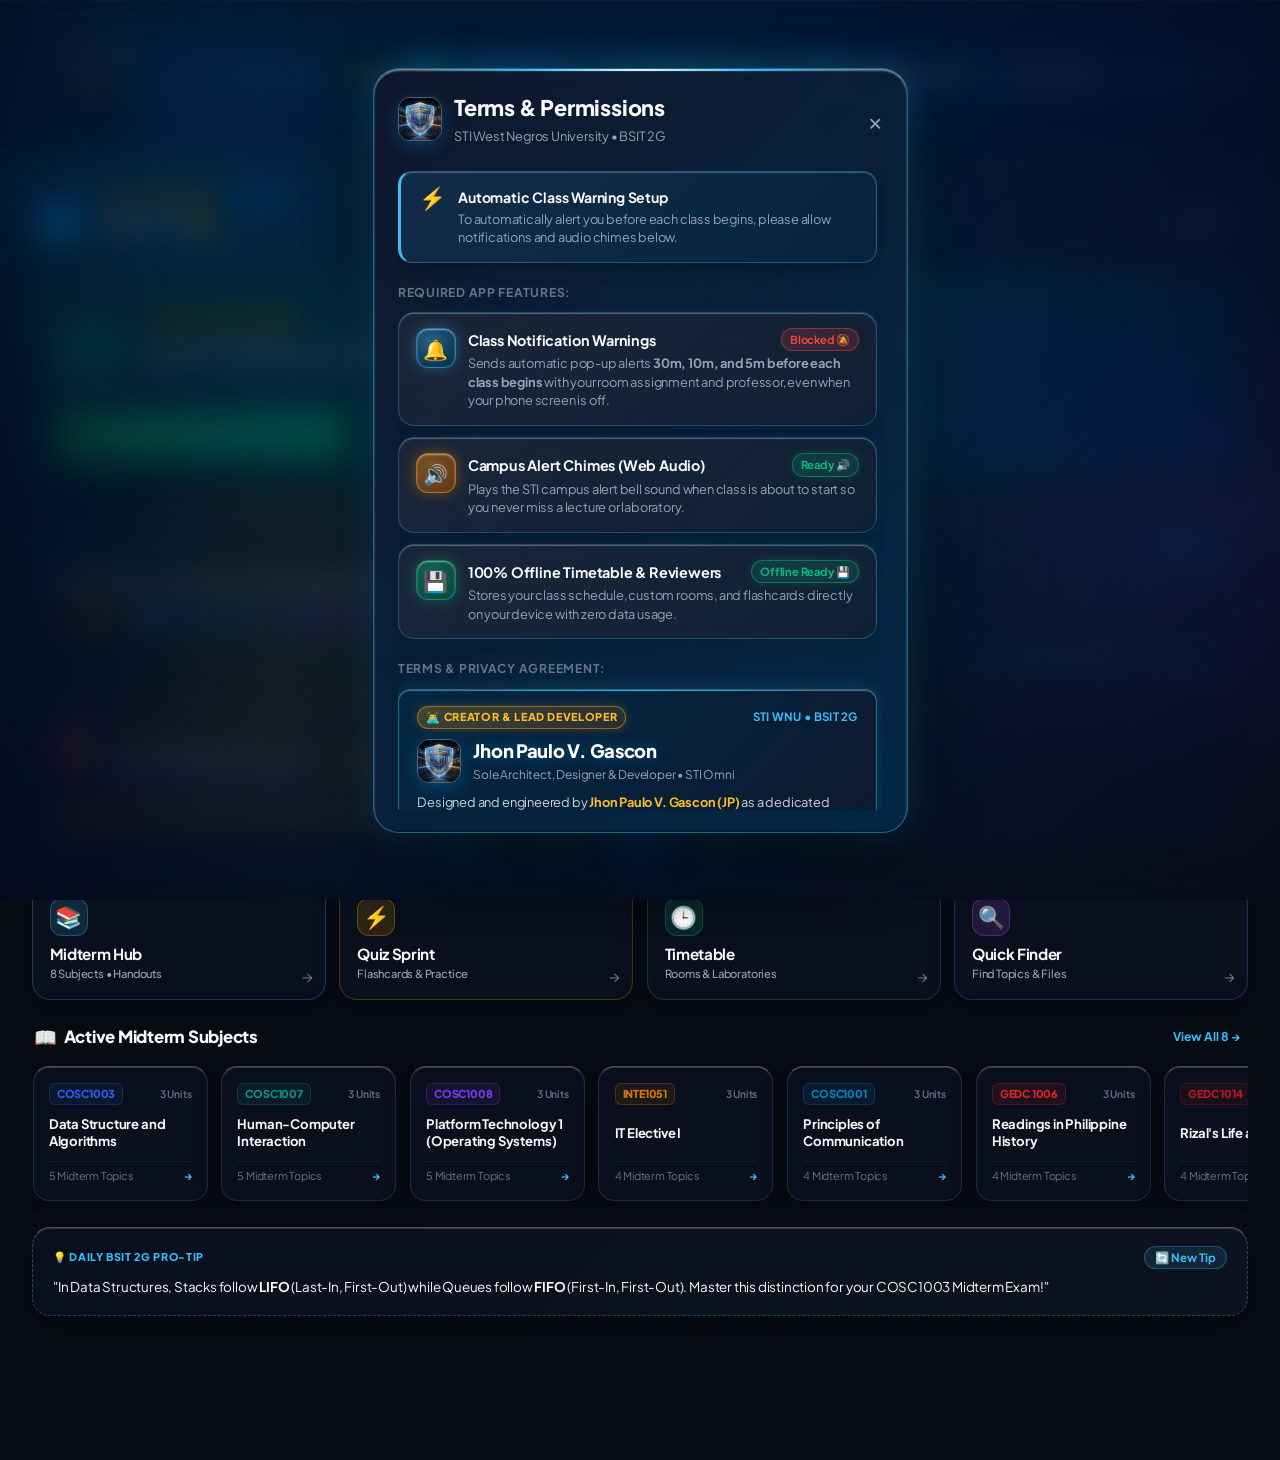
==== commit 4c93613d: "chore(sync): sync web assets to android assets folder" ====
--- a/android/app/src/main/assets/index.html
+++ b/android/app/src/main/assets/index.html
@@ -10,12 +10,13 @@
   <link href="https://fonts.googleapis.com/css2?family=Plus+Jakarta+Sans:wght@300;400;500;600;700;800&family=Inter:wght@400;500;600;700;800&display=swap" rel="stylesheet">
   <link rel="preload" href="css/style.css" as="style">
   <link rel="stylesheet" href="css/style.css">
-  <link rel="icon" href="data:image/svg+xml,<svg xmlns=%22http://www.w3.org/2000/svg%22 viewBox=%220 0 100 100%22><text y=%22.9em%22 font-size=%2290%22>🎓</text></svg>">
+  <title>STI Omni &bull; BSIT 2G Study Hub</title>
+  <link rel="icon" href="assets/icons/sti_crest_modern_128.png">
   <link rel="manifest" href="manifest.json">
   <meta name="apple-mobile-web-app-capable" content="yes">
   <meta name="apple-mobile-web-app-status-bar-style" content="black-translucent">
-  <meta name="apple-mobile-web-app-title" content="STI 2G Hub">
-  <link rel="apple-touch-icon" href="assets/icons/icon-192.png">
+  <meta name="apple-mobile-web-app-title" content="STI Omni">
+  <link rel="apple-touch-icon" href="assets/icons/sti_crest_modern_128.png">
   <meta name="theme-color" content="#002b49">
 </head>
 <body>
@@ -34,8 +35,12 @@
         <div class="top-header-bar">
           <div class="header-left">
             <div class="header-brand-mark">
-              <span class="brand-school-pill">STI</span>
-              <span class="brand-hub-name">2G Hub</span>
+              <div class="brand-sti-crest-badge" title="STI West Negros University &bull; Official Student Hub">
+                <img src="assets/icons/sti_crest_modern_128.png" alt="STI WNU Crest" class="brand-sti-crest-icon">
+                <span class="brand-sti-text">STI</span>
+              </div>
+              <span class="brand-app-name">Omni</span>
+              <span class="brand-section-pill">2G</span>
               <span class="term-pill">MIDTERM</span>
             </div>
 
@@ -133,7 +138,7 @@
                   <span class="home-unit-chip">23 UNITS</span>
                 </div>
                 <h2 id="homeWelcomeHeading" class="home-greeting-title">Hello, JP! 👋</h2>
-                <p class="home-greeting-sub">BSIT 2G &bull; STI West Negros University</p>
+                <p class="home-greeting-sub"><img src="assets/icons/sti_crest_modern_128.png" alt="STI WNU" class="home-crest-micro"> BSIT 2G &bull; STI West Negros University</p>
               </div>
             </div>
             <button class="home-search-pill-btn" onclick="App.openSearchModal()" title="Quick Spotlight Search (Ctrl+K)">
@@ -154,14 +159,14 @@
                   <span class="period-badge midterm">OFFICIAL v1.0.0 RELEASE</span>
                   <span class="hero-platform-sub">ANDROID &bull; IOS &bull; OFFLINE</span>
                 </div>
-                <h3 class="hero-card-title">Install STI 2G Study Hub on Your Phone</h3>
+                <h3 class="hero-card-title">Install STI Omni on Your Phone</h3>
                 <p class="hero-card-desc">Offline class timetable, class chimes, midterm study guides &amp; practice exam flashcards.</p>
               </div>
             </div>
             <div class="hero-actions-row">
-              <a href="https://github.com/paulogascon/sti-2g-study-hub/releases/download/v1.0.0/STI_2G_Study_Hub.apk" download="STI_2G_Study_Hub.apk" class="apk-download-glass-btn" onclick="App.markAppDownloaded()">
+              <a href="https://github.com/paulogascon/sti-2g-study-hub/releases/download/v1.0.0/STI_Omni.apk" download="STI_Omni.apk" class="apk-download-glass-btn" onclick="App.markAppDownloaded()">
                 <span>📥 Download Android APK</span>
-                <span class="apk-size-pill">(7.4 MB)</span>
+                <span class="apk-size-pill">(11.0 MB)</span>
               </a>
               <button class="btn-secondary glass-btn" onclick="App.openDownloadModal()">
                 📲 Install Guide (iOS / Android)
@@ -1174,83 +1179,86 @@
 
       <!-- ========================================== -->
       <!-- ========================================== -->
-      <!-- ULTRA-GLASS FLOATING BOTTOM DOCK (VISIONOS STYLE) -->
-      <!-- ========================================== -->
-      <nav id="bottomGlassNav" class="bottom-glass-nav" aria-label="Bottom Navigation">
-        <div class="bottom-nav-container">
-          <!-- 1. Home / Dashboard -->
-          <button class="bottom-nav-item active" data-view="view-dashboard" onclick="App.handleNavClick(this, 'view-dashboard')" aria-label="Dashboard (Home)" title="Home">
-            <div class="bottom-nav-icon-wrap">
-              <svg class="bottom-nav-svg" viewBox="0 0 24 24" fill="none" stroke="currentColor" stroke-width="2.2" stroke-linecap="round" stroke-linejoin="round">
-                <path d="m3 9 9-7 9 7v11a2 2 0 0 1-2 2H5a2 2 0 0 1-2-2z"></path>
-                <polyline points="9 22 9 12 15 12 15 22"></polyline>
-              </svg>
-            </div>
-            <span class="bottom-nav-label">Home</span>
-            <span class="bottom-nav-active-pill"></span>
-          </button>
-
-          <!-- 2. Timetable / Schedule -->
-          <button class="bottom-nav-item" data-view="view-schedule" onclick="App.handleNavClick(this, 'view-schedule')" aria-label="Class Timetable" title="Schedule">
-            <div class="bottom-nav-icon-wrap">
-              <svg class="bottom-nav-svg" viewBox="0 0 24 24" fill="none" stroke="currentColor" stroke-width="2.2" stroke-linecap="round" stroke-linejoin="round">
-                <rect x="3" y="4" width="18" height="18" rx="3" ry="3"></rect>
-                <line x1="16" y1="2" x2="16" y2="6"></line>
-                <line x1="8" y1="2" x2="8" y2="6"></line>
-                <line x1="3" y1="10" x2="21" y2="10"></line>
-                <circle cx="8" cy="15" r="1" fill="currentColor"></circle>
-                <circle cx="12" cy="15" r="1" fill="currentColor"></circle>
-                <circle cx="16" cy="15" r="1" fill="currentColor"></circle>
-              </svg>
-            </div>
-            <span class="bottom-nav-label">Sched</span>
-            <span class="bottom-nav-active-pill"></span>
-          </button>
-
-          <!-- 3. Center Elevated Action Button (FAB - Midterm Hub) -->
-          <div class="bottom-nav-fab-slot">
-            <button id="bottomNavFab" class="bottom-nav-fab" onclick="App.handleFabClick(this)" aria-label="Open Midterm Subjects Hub" title="Open Midterm Hub">
-              <div class="fab-ambient-glow"></div>
-              <div class="fab-circle">
-                <svg class="fab-svg" viewBox="0 0 24 24" fill="none" stroke="currentColor" stroke-width="2.8" stroke-linecap="round" stroke-linejoin="round">
-                  <line x1="12" y1="5" x2="12" y2="19"></line>
-                  <line x1="5" y1="12" x2="19" y2="12"></line>
-                </svg>
-              </div>
-            </button>
-            <span class="fab-sublabel">Midterm</span>
-          </div>
-
-          <!-- 4. Reviewer & Quiz -->
-          <button class="bottom-nav-item" data-view="view-quiz" onclick="App.handleNavClick(this, 'view-quiz')" aria-label="Reviewer & Quiz" title="Review">
-            <div class="bottom-nav-icon-wrap">
-              <svg class="bottom-nav-svg" viewBox="0 0 24 24" fill="none" stroke="currentColor" stroke-width="2.2" stroke-linecap="round" stroke-linejoin="round">
-                <path d="M14 2H6a2 2 0 0 0-2 2v16a2 2 0 0 0 2 2h12a2 2 0 0 0 2-2V8z"></path>
-                <polyline points="14 2 14 8 20 8"></polyline>
-                <line x1="16" y1="13" x2="8" y2="13"></line>
-                <line x1="16" y1="17" x2="8" y2="17"></line>
-                <polyline points="10 9 9 9 8 9"></polyline>
-              </svg>
-            </div>
-            <span class="bottom-nav-label">Quiz</span>
-            <span class="bottom-nav-active-pill"></span>
-          </button>
-
-          <!-- 5. Profile & Settings -->
-          <button class="bottom-nav-item" onclick="App.handleNavClick(this, null, () => App.openProfileModal())" aria-label="Student Profile" title="Profile">
-            <div class="bottom-nav-icon-wrap">
-              <svg class="bottom-nav-svg" viewBox="0 0 24 24" fill="none" stroke="currentColor" stroke-width="2.2" stroke-linecap="round" stroke-linejoin="round">
-                <path d="M20 21v-2a4 4 0 0 0-4-4H8a4 4 0 0 0-4 4v2"></path>
-                <circle cx="12" cy="7" r="4"></circle>
-              </svg>
-            </div>
-            <span class="bottom-nav-label">Profile</span>
-            <span class="bottom-nav-active-pill"></span>
-          </button>
-        </div>
-      </nav>
     </main>
   </div>
+
+  <!-- ========================================== -->
+  <!-- ULTRA-GLASS FLOATING BOTTOM DOCK (VISIONOS STYLE) -->
+  <!-- Anchored directly to body root for flawless fixed positioning -->
+  <!-- ========================================== -->
+  <nav id="bottomGlassNav" class="bottom-glass-nav" aria-label="Bottom Navigation">
+    <div class="bottom-nav-container">
+      <!-- 1. Home / Dashboard -->
+      <button class="bottom-nav-item active" data-view="view-dashboard" onclick="App.handleNavClick(this, 'view-dashboard')" aria-label="Dashboard (Home)" title="Home">
+        <div class="bottom-nav-icon-wrap">
+          <svg class="bottom-nav-svg" viewBox="0 0 24 24" fill="none" stroke="currentColor" stroke-width="2.2" stroke-linecap="round" stroke-linejoin="round">
+            <path d="m3 9 9-7 9 7v11a2 2 0 0 1-2 2H5a2 2 0 0 1-2-2z"></path>
+            <polyline points="9 22 9 12 15 12 15 22"></polyline>
+          </svg>
+        </div>
+        <span class="bottom-nav-label">Home</span>
+        <span class="bottom-nav-active-pill"></span>
+      </button>
+
+      <!-- 2. Timetable / Schedule -->
+      <button class="bottom-nav-item" data-view="view-schedule" onclick="App.handleNavClick(this, 'view-schedule')" aria-label="Class Timetable" title="Schedule">
+        <div class="bottom-nav-icon-wrap">
+          <svg class="bottom-nav-svg" viewBox="0 0 24 24" fill="none" stroke="currentColor" stroke-width="2.2" stroke-linecap="round" stroke-linejoin="round">
+            <rect x="3" y="4" width="18" height="18" rx="3" ry="3"></rect>
+            <line x1="16" y1="2" x2="16" y2="6"></line>
+            <line x1="8" y1="2" x2="8" y2="6"></line>
+            <line x1="3" y1="10" x2="21" y2="10"></line>
+            <circle cx="8" cy="15" r="1" fill="currentColor"></circle>
+            <circle cx="12" cy="15" r="1" fill="currentColor"></circle>
+            <circle cx="16" cy="15" r="1" fill="currentColor"></circle>
+          </svg>
+        </div>
+        <span class="bottom-nav-label">Sched</span>
+        <span class="bottom-nav-active-pill"></span>
+      </button>
+
+      <!-- 3. Center Elevated Action Button (FAB - Midterm Hub) -->
+      <div class="bottom-nav-fab-slot">
+        <button id="bottomNavFab" class="bottom-nav-fab" onclick="App.handleFabClick(this)" aria-label="Open Midterm Subjects Hub" title="Open Midterm Hub">
+          <div class="fab-ambient-glow"></div>
+          <div class="fab-circle">
+            <svg class="fab-svg" viewBox="0 0 24 24" fill="none" stroke="currentColor" stroke-width="2.8" stroke-linecap="round" stroke-linejoin="round">
+              <line x1="12" y1="5" x2="12" y2="19"></line>
+              <line x1="5" y1="12" x2="19" y2="12"></line>
+            </svg>
+          </div>
+        </button>
+        <span class="fab-sublabel">Midterm</span>
+      </div>
+
+      <!-- 4. Reviewer & Quiz -->
+      <button class="bottom-nav-item" data-view="view-quiz" onclick="App.handleNavClick(this, 'view-quiz')" aria-label="Reviewer & Quiz" title="Review">
+        <div class="bottom-nav-icon-wrap">
+          <svg class="bottom-nav-svg" viewBox="0 0 24 24" fill="none" stroke="currentColor" stroke-width="2.2" stroke-linecap="round" stroke-linejoin="round">
+            <path d="M14 2H6a2 2 0 0 0-2 2v16a2 2 0 0 0 2 2h12a2 2 0 0 0 2-2V8z"></path>
+            <polyline points="14 2 14 8 20 8"></polyline>
+            <line x1="16" y1="13" x2="8" y2="13"></line>
+            <line x1="16" y1="17" x2="8" y2="17"></line>
+            <polyline points="10 9 9 9 8 9"></polyline>
+          </svg>
+        </div>
+        <span class="bottom-nav-label">Quiz</span>
+        <span class="bottom-nav-active-pill"></span>
+      </button>
+
+      <!-- 5. Profile & Settings -->
+      <button class="bottom-nav-item" onclick="App.handleNavClick(this, null, () => App.openProfileModal())" aria-label="Student Profile" title="Profile">
+        <div class="bottom-nav-icon-wrap">
+          <svg class="bottom-nav-svg" viewBox="0 0 24 24" fill="none" stroke="currentColor" stroke-width="2.2" stroke-linecap="round" stroke-linejoin="round">
+            <path d="M20 21v-2a4 4 0 0 0-4-4H8a4 4 0 0 0-4 4v2"></path>
+            <circle cx="12" cy="7" r="4"></circle>
+          </svg>
+        </div>
+        <span class="bottom-nav-label">Profile</span>
+        <span class="bottom-nav-active-pill"></span>
+      </button>
+    </div>
+  </nav>
 
   <!-- ========================================== -->
   <!-- MODAL: ADD CUSTOM SCHEDULE SLOT -->
@@ -1361,14 +1369,14 @@
           <h4 style="font-size: 1.1rem; color: var(--text-main); margin-bottom: 0.35rem;">Official Standalone Android APK</h4>
           <p style="font-size: 0.85rem; color: var(--text-muted); margin-bottom: 1rem;">Direct file download straight into your Google Chrome Downloads folder.</p>
           <div style="display:flex; justify-content:center; gap:0.5rem; flex-wrap:wrap;">
-            <a href="https://github.com/paulogascon/sti-2g-study-hub/releases/download/v1.0.0/STI_2G_Study_Hub.apk" download="STI_2G_Study_Hub.apk" class="btn-primary" style="background:#10b981; border-color:#059669; font-size: 0.95rem; font-weight:700; padding:0.75rem 1.5rem; text-decoration:none;" onclick="App.markAppDownloaded()">
-              📥 Download APK (7.4 MB)
+            <a href="https://github.com/paulogascon/sti-2g-study-hub/releases/download/v1.0.0/STI_Omni.apk" download="STI_Omni.apk" class="btn-primary" style="background:#10b981; border-color:#059669; font-size: 0.95rem; font-weight:700; padding:0.75rem 1.5rem; text-decoration:none;" onclick="App.markAppDownloaded()">
+              📥 Download APK (11.0 MB)
             </a>
-            <a href="docs/STI_2G_Study_Hub.apk" download="STI_2G_Study_Hub.apk" class="btn-secondary" style="font-size: 0.85rem; padding:0.75rem 1rem; text-decoration:none;" onclick="App.markAppDownloaded()">
+            <a href="docs/STI_Omni.apk" download="STI_Omni.apk" class="btn-secondary" style="font-size: 0.85rem; padding:0.75rem 1rem; text-decoration:none;" onclick="App.markAppDownloaded()">
               Direct Mirror Link
             </a>
           </div>
-          <div style="font-size: 0.75rem; color: var(--text-dim); margin-top: 0.5rem;">Version 1.0.0 &bull; 100% Virus-Free &bull; Signed STI 2G Build</div>
+          <div style="font-size: 0.75rem; color: var(--text-dim); margin-top: 0.5rem;">Version 1.0.0 &bull; 100% Virus-Free &bull; Official Signed STI Omni Build</div>
         </div>
 
         <h5 style="font-size: 0.9rem; text-transform: uppercase; letter-spacing: 0.05em; color: var(--text-dim); margin-bottom: 0.75rem;">How to Install on Android:</h5>
@@ -1377,7 +1385,7 @@
           <div class="install-step-num">1</div>
           <div class="install-step-text">
             <h5>Download the APK file</h5>
-            <p>Tap <strong>"Download APK"</strong> above. Chrome will download <code>STI_2G_Study_Hub.apk</code> directly into your phone's <em>Downloads</em> folder.</p>
+            <p>Tap <strong>"Download APK"</strong> above. Chrome will download <code>STI_Omni.apk</code> directly into your phone's <em>Downloads</em> folder.</p>
           </div>
         </div>
 
@@ -1393,7 +1401,7 @@
           <div class="install-step-num">3</div>
           <div class="install-step-text">
             <h5>Tap Install</h5>
-            <p>Tap <code>STI_2G_Study_Hub.apk</code> and choose <strong>Install</strong>. If your phone asks permission to install apps from Chrome, tap <em>Settings</em> and turn on <em>"Allow from this source"</em>.</p>
+            <p>Tap <code>STI_Omni.apk</code> and choose <strong>Install</strong>. If your phone asks permission to install apps from Chrome, tap <em>Settings</em> and turn on <em>"Allow from this source"</em>.</p>
           </div>
         </div>
 
@@ -1512,7 +1520,7 @@
     <div class="modal-content onboarding-modal-content">
       <div class="modal-header onboarding-modal-header">
         <div style="display:flex; align-items:center; gap: 12px;">
-          <div class="onboarding-logo-orb">🎓</div>
+          <img src="assets/icons/sti_crest_modern_128.png" alt="STI WNU Crest" class="onboarding-logo-img">
           <div>
             <h3 style="margin: 0; font-size: 1.35rem; font-weight: 800; letter-spacing: -0.01em;">Terms &amp; Permissions</h3>
             <p style="margin: 2px 0 0; font-size: 0.8rem; color: var(--text-muted);">STI West Negros University &bull; BSIT 2G</p>
@@ -1589,10 +1597,10 @@
             <span class="creator-badge-school">STI WNU &bull; BSIT 2G</span>
           </div>
           <div class="creator-name-headline">
-            <div class="creator-avatar-orb">🎓</div>
+            <img src="assets/icons/sti_crest_modern_128.png" alt="STI WNU Crest" class="creator-avatar-crest">
             <div>
               <h3 class="creator-full-name">Jhon Paulo V. Gascon</h3>
-              <p class="creator-title-sub">Sole Architect, Designer &amp; Developer &bull; STI 2G Study Hub</p>
+              <p class="creator-title-sub">Sole Architect, Designer &amp; Developer &bull; STI Omni</p>
             </div>
           </div>
           <p class="creator-declaration">
@@ -1639,7 +1647,7 @@
             <circle cx="11" cy="11" r="8"></circle>
             <line x1="21" y1="21" x2="16.65" y2="16.65"></line>
           </svg>
-          <input type="text" id="globalSearchInput" class="search-modal-input" placeholder="Search subjects, handouts, rooms, topics..." autofocus autocomplete="off" spellcheck="false">
+          <input type="text" id="globalSearchInput" class="search-modal-input" placeholder="Search subjects, handouts, rooms, topics..." autocomplete="off" spellcheck="false">
           <button id="clearSearchBtn" class="search-clear-btn" style="display:none;" onclick="App.clearSearchInput()">&times;</button>
         </div>
         <button id="closeSearchModalBtn" class="modal-close-btn" onclick="App.closeSearchModal()">&times;</button>
--- a/android/app/src/main/assets/css/style.css
+++ b/android/app/src/main/assets/css/style.css
@@ -3060,12 +3060,12 @@
   position: relative;
   max-width: 535px;
   width: 92%;
-  padding: 1.85rem 2rem;
-  border-radius: 28px;
-  max-height: 88vh;
+  padding: 1.4rem 1.5rem;
+  border-radius: 26px;
+  max-height: 85vh;
   display: flex;
   flex-direction: column;
-  background: linear-gradient(135deg, rgba(15, 23, 42, 0.92) 0%, rgba(2, 43, 73, 0.82) 100%);
+  background: linear-gradient(135deg, rgba(15, 23, 42, 0.94) 0%, rgba(2, 43, 73, 0.88) 100%);
   backdrop-filter: blur(30px) saturate(220%);
   -webkit-backdrop-filter: blur(30px) saturate(220%);
   border: 1.5px solid rgba(56, 189, 248, 0.45);
@@ -3075,6 +3075,14 @@
     inset 0 1.5px 2px 0 rgba(255, 255, 255, 0.55),
     inset 0 -1px 2px 0 rgba(0, 0, 0, 0.4);
   overflow: hidden;
+}
+
+.onboarding-body {
+  flex: 1;
+  overflow-y: auto;
+  -webkit-overflow-scrolling: touch;
+  padding-right: 6px;
+  overscroll-behavior: contain;
 }
 
 .onboarding-modal-content::before {
@@ -3536,10 +3544,12 @@
 }
 
 .onboarding-actions {
+  flex-shrink: 0;
   display: flex;
   flex-direction: column;
   gap: 8px;
-  margin-top: 1.25rem;
+  margin-top: 1rem;
+  padding-top: 0.5rem;
 }
 
 .onboarding-btn-primary {
@@ -4911,22 +4921,134 @@
   gap: 0.55rem;
 }
 
-.brand-school-pill {
-  background: linear-gradient(135deg, #0072c6 0%, #005a9e 100%);
+/* Modern Liquid Glass STI University Crest Badge */
+.brand-sti-crest-badge {
+  display: inline-flex;
+  align-items: center;
+  gap: 0.38rem;
+  padding: 3px 8px 3px 4px;
+  background: linear-gradient(135deg, rgba(2, 132, 199, 0.28), rgba(15, 23, 42, 0.5));
+  backdrop-filter: blur(14px);
+  -webkit-backdrop-filter: blur(14px);
+  border: 1px solid rgba(56, 189, 248, 0.45);
+  border-radius: 9px;
+  box-shadow: 
+    0 2px 10px rgba(2, 132, 199, 0.25),
+    inset 0 1px 1px rgba(255, 255, 255, 0.35);
+  transition: all 0.25s cubic-bezier(0.16, 1, 0.3, 1);
+  cursor: pointer;
+  user-select: none;
+  position: relative;
+  overflow: hidden;
+}
+
+.brand-sti-crest-badge::before {
+  content: '';
+  position: absolute;
+  top: 0;
+  left: -100%;
+  width: 100%;
+  height: 100%;
+  background: linear-gradient(90deg, transparent, rgba(255, 255, 255, 0.35), transparent);
+  transition: left 0.6s ease;
+  pointer-events: none;
+}
+
+.brand-sti-crest-badge:hover::before {
+  left: 100%;
+}
+
+.brand-sti-crest-badge:hover {
+  transform: translateY(-1px) scale(1.02);
+  border-color: rgba(245, 158, 11, 0.6);
+  box-shadow: 
+    0 4px 16px rgba(245, 158, 11, 0.3),
+    inset 0 1px 1px rgba(255, 255, 255, 0.5);
+}
+
+.brand-sti-crest-icon {
+  width: 20px;
+  height: 20px;
+  border-radius: 5px;
+  object-fit: cover;
+  filter: drop-shadow(0 1px 3px rgba(0, 0, 0, 0.4));
+  border: 1px solid rgba(255, 255, 255, 0.2);
+}
+
+.brand-sti-text {
+  font-size: 0.74rem;
+  font-weight: 850;
+  letter-spacing: 0.08em;
   color: #ffffff;
+  text-shadow: 0 1px 2px rgba(0, 0, 0, 0.5);
+  line-height: 1;
+}
+
+.brand-app-name {
+  font-size: 1.12rem;
   font-weight: 800;
-  font-size: 0.76rem;
-  padding: 0.22rem 0.55rem;
-  border-radius: 6px;
-  letter-spacing: 0.5px;
-  box-shadow: 0 2px 8px rgba(0, 114, 198, 0.35);
-}
-
-.brand-hub-name {
+  letter-spacing: -0.025em;
+  background: linear-gradient(135deg, #ffffff 40%, #7dd3fc 100%);
+  -webkit-background-clip: text;
+  -webkit-text-fill-color: transparent;
+  line-height: 1;
+}
+
+.brand-section-pill {
+  font-size: 0.68rem;
   font-weight: 800;
-  font-size: 1.15rem;
-  color: var(--text-main);
-  letter-spacing: -0.025em;
+  padding: 2px 6px;
+  border-radius: 9999px;
+  background: rgba(56, 189, 248, 0.14);
+  color: #38bdf8;
+  border: 1px solid rgba(56, 189, 248, 0.32);
+  letter-spacing: 0.04em;
+  line-height: 1.1;
+}
+
+/* Light mode adaptations for STI crest badge */
+[data-theme="light"] .brand-sti-crest-badge {
+  background: linear-gradient(135deg, rgba(2, 132, 199, 0.15), rgba(255, 255, 255, 0.85));
+  border-color: rgba(2, 132, 199, 0.35);
+  box-shadow: 
+    0 2px 8px rgba(2, 132, 199, 0.15),
+    inset 0 1px 2px #ffffff;
+}
+
+[data-theme="light"] .brand-sti-text {
+  color: #0369a1;
+  text-shadow: none;
+}
+
+[data-theme="light"] .brand-app-name {
+  background: linear-gradient(135deg, #0f172a 40%, #0284c7 100%);
+  -webkit-background-clip: text;
+  -webkit-text-fill-color: transparent;
+}
+
+[data-theme="light"] .brand-section-pill {
+  background: rgba(2, 132, 199, 0.1);
+  color: #0284c7;
+  border-color: rgba(2, 132, 199, 0.25);
+}
+
+.home-crest-micro {
+  width: 14px;
+  height: 14px;
+  border-radius: 3px;
+  vertical-align: -2px;
+  margin-right: 3px;
+  object-fit: cover;
+}
+
+.onboarding-logo-img,
+.creator-avatar-crest {
+  width: 44px;
+  height: 44px;
+  border-radius: 12px;
+  object-fit: cover;
+  box-shadow: 0 4px 16px rgba(2, 132, 199, 0.35);
+  border: 1px solid rgba(255, 255, 255, 0.3);
 }
 
 /* ==========================================================================
@@ -4947,8 +5069,10 @@
   display: flex;
   justify-content: center;
   align-items: flex-end;
-  padding: 0 12px 14px 12px;
+  padding: 0 12px max(14px, env(safe-area-inset-bottom, 14px)) 12px;
   pointer-events: none;
+  transform: translateZ(0);
+  -webkit-transform: translateZ(0);
 }
 
 .bottom-nav-container {
--- a/android/app/src/main/assets/css/style.css
+++ b/android/app/src/main/assets/css/style.css
@@ -3060,12 +3060,12 @@
   position: relative;
   max-width: 535px;
   width: 92%;
-  padding: 1.85rem 2rem;
-  border-radius: 28px;
-  max-height: 88vh;
+  padding: 1.4rem 1.5rem;
+  border-radius: 26px;
+  max-height: 85vh;
   display: flex;
   flex-direction: column;
-  background: linear-gradient(135deg, rgba(15, 23, 42, 0.92) 0%, rgba(2, 43, 73, 0.82) 100%);
+  background: linear-gradient(135deg, rgba(15, 23, 42, 0.94) 0%, rgba(2, 43, 73, 0.88) 100%);
   backdrop-filter: blur(30px) saturate(220%);
   -webkit-backdrop-filter: blur(30px) saturate(220%);
   border: 1.5px solid rgba(56, 189, 248, 0.45);
@@ -3075,6 +3075,14 @@
     inset 0 1.5px 2px 0 rgba(255, 255, 255, 0.55),
     inset 0 -1px 2px 0 rgba(0, 0, 0, 0.4);
   overflow: hidden;
+}
+
+.onboarding-body {
+  flex: 1;
+  overflow-y: auto;
+  -webkit-overflow-scrolling: touch;
+  padding-right: 6px;
+  overscroll-behavior: contain;
 }
 
 .onboarding-modal-content::before {
@@ -3536,10 +3544,12 @@
 }
 
 .onboarding-actions {
+  flex-shrink: 0;
   display: flex;
   flex-direction: column;
   gap: 8px;
-  margin-top: 1.25rem;
+  margin-top: 1rem;
+  padding-top: 0.5rem;
 }
 
 .onboarding-btn-primary {
@@ -4911,22 +4921,134 @@
   gap: 0.55rem;
 }
 
-.brand-school-pill {
-  background: linear-gradient(135deg, #0072c6 0%, #005a9e 100%);
+/* Modern Liquid Glass STI University Crest Badge */
+.brand-sti-crest-badge {
+  display: inline-flex;
+  align-items: center;
+  gap: 0.38rem;
+  padding: 3px 8px 3px 4px;
+  background: linear-gradient(135deg, rgba(2, 132, 199, 0.28), rgba(15, 23, 42, 0.5));
+  backdrop-filter: blur(14px);
+  -webkit-backdrop-filter: blur(14px);
+  border: 1px solid rgba(56, 189, 248, 0.45);
+  border-radius: 9px;
+  box-shadow: 
+    0 2px 10px rgba(2, 132, 199, 0.25),
+    inset 0 1px 1px rgba(255, 255, 255, 0.35);
+  transition: all 0.25s cubic-bezier(0.16, 1, 0.3, 1);
+  cursor: pointer;
+  user-select: none;
+  position: relative;
+  overflow: hidden;
+}
+
+.brand-sti-crest-badge::before {
+  content: '';
+  position: absolute;
+  top: 0;
+  left: -100%;
+  width: 100%;
+  height: 100%;
+  background: linear-gradient(90deg, transparent, rgba(255, 255, 255, 0.35), transparent);
+  transition: left 0.6s ease;
+  pointer-events: none;
+}
+
+.brand-sti-crest-badge:hover::before {
+  left: 100%;
+}
+
+.brand-sti-crest-badge:hover {
+  transform: translateY(-1px) scale(1.02);
+  border-color: rgba(245, 158, 11, 0.6);
+  box-shadow: 
+    0 4px 16px rgba(245, 158, 11, 0.3),
+    inset 0 1px 1px rgba(255, 255, 255, 0.5);
+}
+
+.brand-sti-crest-icon {
+  width: 20px;
+  height: 20px;
+  border-radius: 5px;
+  object-fit: cover;
+  filter: drop-shadow(0 1px 3px rgba(0, 0, 0, 0.4));
+  border: 1px solid rgba(255, 255, 255, 0.2);
+}
+
+.brand-sti-text {
+  font-size: 0.74rem;
+  font-weight: 850;
+  letter-spacing: 0.08em;
   color: #ffffff;
+  text-shadow: 0 1px 2px rgba(0, 0, 0, 0.5);
+  line-height: 1;
+}
+
+.brand-app-name {
+  font-size: 1.12rem;
   font-weight: 800;
-  font-size: 0.76rem;
-  padding: 0.22rem 0.55rem;
-  border-radius: 6px;
-  letter-spacing: 0.5px;
-  box-shadow: 0 2px 8px rgba(0, 114, 198, 0.35);
-}
-
-.brand-hub-name {
+  letter-spacing: -0.025em;
+  background: linear-gradient(135deg, #ffffff 40%, #7dd3fc 100%);
+  -webkit-background-clip: text;
+  -webkit-text-fill-color: transparent;
+  line-height: 1;
+}
+
+.brand-section-pill {
+  font-size: 0.68rem;
   font-weight: 800;
-  font-size: 1.15rem;
-  color: var(--text-main);
-  letter-spacing: -0.025em;
+  padding: 2px 6px;
+  border-radius: 9999px;
+  background: rgba(56, 189, 248, 0.14);
+  color: #38bdf8;
+  border: 1px solid rgba(56, 189, 248, 0.32);
+  letter-spacing: 0.04em;
+  line-height: 1.1;
+}
+
+/* Light mode adaptations for STI crest badge */
+[data-theme="light"] .brand-sti-crest-badge {
+  background: linear-gradient(135deg, rgba(2, 132, 199, 0.15), rgba(255, 255, 255, 0.85));
+  border-color: rgba(2, 132, 199, 0.35);
+  box-shadow: 
+    0 2px 8px rgba(2, 132, 199, 0.15),
+    inset 0 1px 2px #ffffff;
+}
+
+[data-theme="light"] .brand-sti-text {
+  color: #0369a1;
+  text-shadow: none;
+}
+
+[data-theme="light"] .brand-app-name {
+  background: linear-gradient(135deg, #0f172a 40%, #0284c7 100%);
+  -webkit-background-clip: text;
+  -webkit-text-fill-color: transparent;
+}
+
+[data-theme="light"] .brand-section-pill {
+  background: rgba(2, 132, 199, 0.1);
+  color: #0284c7;
+  border-color: rgba(2, 132, 199, 0.25);
+}
+
+.home-crest-micro {
+  width: 14px;
+  height: 14px;
+  border-radius: 3px;
+  vertical-align: -2px;
+  margin-right: 3px;
+  object-fit: cover;
+}
+
+.onboarding-logo-img,
+.creator-avatar-crest {
+  width: 44px;
+  height: 44px;
+  border-radius: 12px;
+  object-fit: cover;
+  box-shadow: 0 4px 16px rgba(2, 132, 199, 0.35);
+  border: 1px solid rgba(255, 255, 255, 0.3);
 }
 
 /* ==========================================================================
@@ -4947,8 +5069,10 @@
   display: flex;
   justify-content: center;
   align-items: flex-end;
-  padding: 0 12px 14px 12px;
+  padding: 0 12px max(14px, env(safe-area-inset-bottom, 14px)) 12px;
   pointer-events: none;
+  transform: translateZ(0);
+  -webkit-transform: translateZ(0);
 }
 
 .bottom-nav-container {
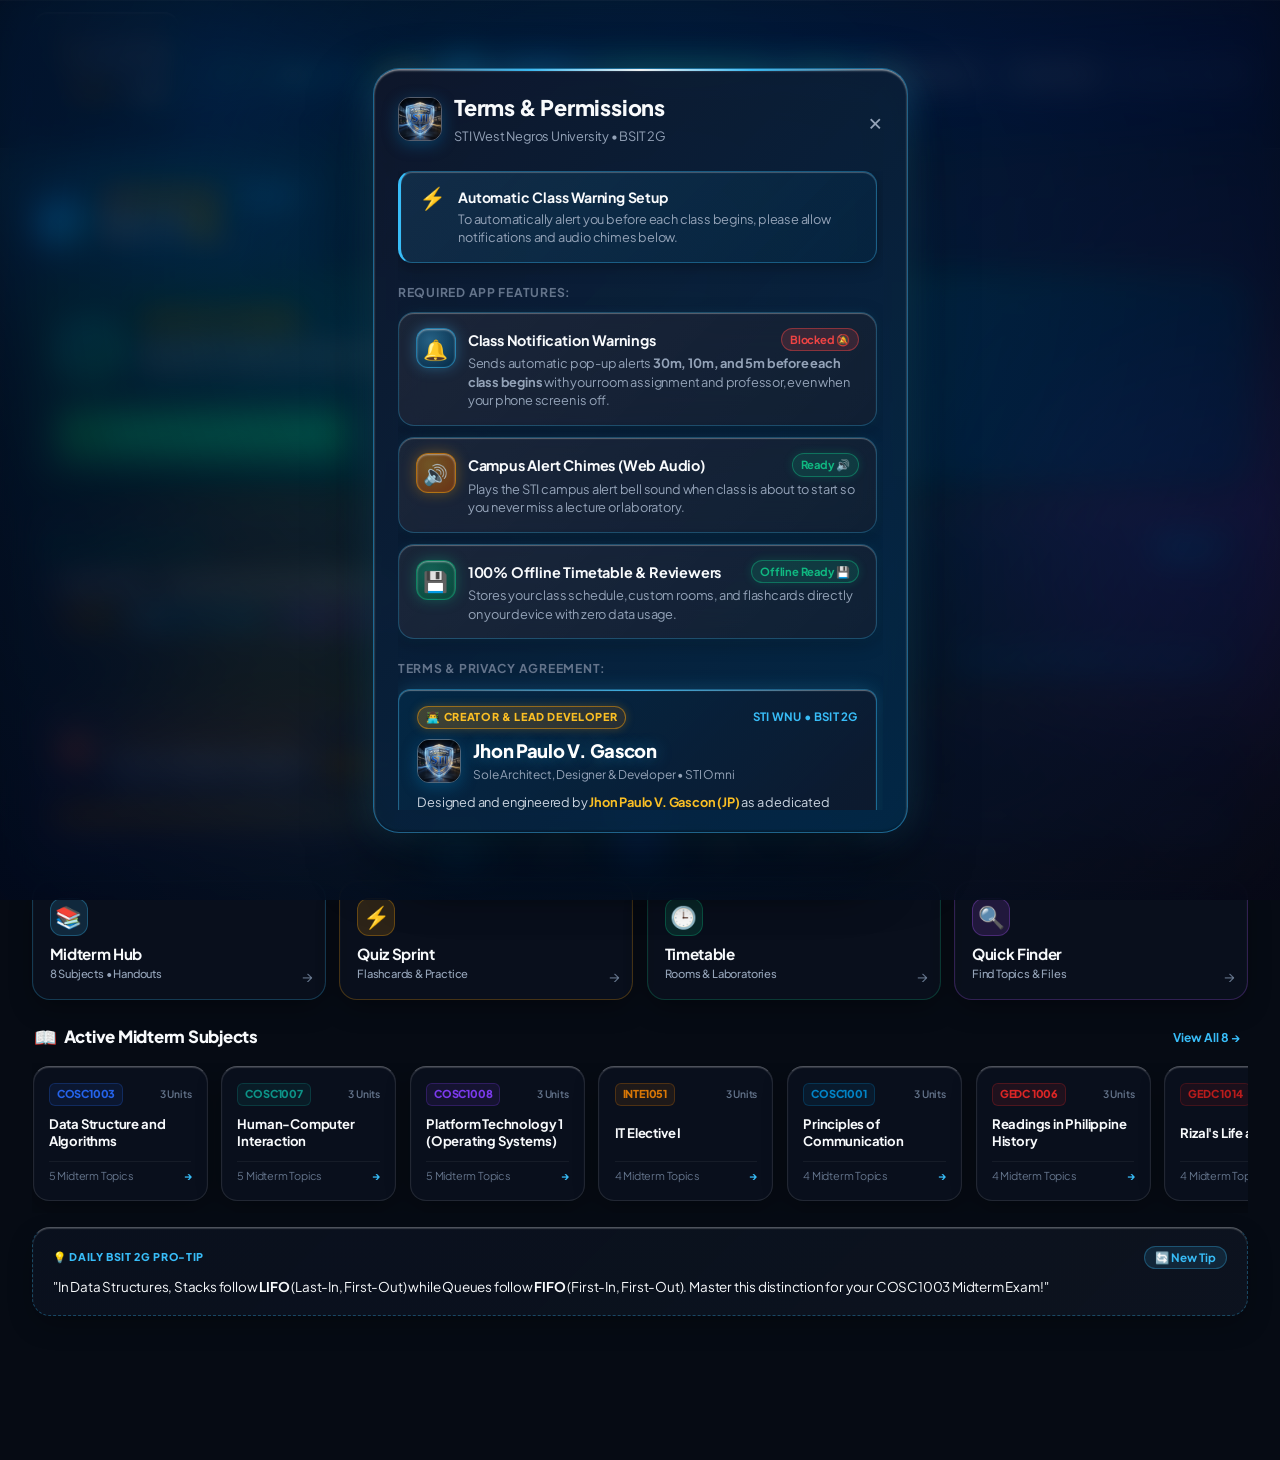
==== commit 4a86cca7: "fix(mobile-ui): remove redundant hero search button, remove desktop shortcuts footer, center student" ====
--- a/android/app/src/main/assets/index.html
+++ b/android/app/src/main/assets/index.html
@@ -8,8 +8,8 @@
   <link rel="preconnect" href="https://fonts.googleapis.com">
   <link rel="preconnect" href="https://fonts.gstatic.com" crossorigin>
   <link href="https://fonts.googleapis.com/css2?family=Plus+Jakarta+Sans:wght@300;400;500;600;700;800&family=Inter:wght@400;500;600;700;800&display=swap" rel="stylesheet">
-  <link rel="preload" href="css/style.css" as="style">
-  <link rel="stylesheet" href="css/style.css">
+  <link rel="preload" href="css/style.css?v=27" as="style">
+  <link rel="stylesheet" href="css/style.css?v=27">
   <title>STI Omni &bull; BSIT 2G Study Hub</title>
   <link rel="icon" href="assets/icons/sti_crest_modern_128.png">
   <link rel="manifest" href="manifest.json">
@@ -57,8 +57,8 @@
           </div>
 
           <div class="header-actions">
-            <!-- New Quick Search & Finder Button (Spotlight / Ctrl+K) -->
-            <button id="headerSearchBtn" class="liquid-glass-btn search-btn" onclick="App.openSearchModal()" title="Quick Search: Subjects, Handouts, Rooms (Ctrl+K)">
+            <!-- Quick Search & Finder Button -->
+            <button id="headerSearchBtn" class="liquid-glass-btn search-btn" onclick="App.openSearchModal()" title="Quick Search: Subjects, Handouts, Rooms">
               <span class="search-btn-icon">
                 <svg viewBox="0 0 24 24" fill="none" stroke="currentColor" stroke-width="2.2" stroke-linecap="round" stroke-linejoin="round">
                   <circle cx="11" cy="11" r="8"></circle>
@@ -66,7 +66,6 @@
                 </svg>
               </span>
               <span class="search-btn-label">Search</span>
-              <kbd class="search-kbd">⌘K</kbd>
             </button>
 
             <!-- Download Button (Hidden when downloaded or in app) -->
@@ -141,13 +140,6 @@
                 <p class="home-greeting-sub"><img src="assets/icons/sti_crest_modern_128.png" alt="STI WNU" class="home-crest-micro"> BSIT 2G &bull; STI West Negros University</p>
               </div>
             </div>
-            <button class="home-search-pill-btn" onclick="App.openSearchModal()" title="Quick Spotlight Search (Ctrl+K)">
-              <svg width="15" height="15" viewBox="0 0 24 24" fill="none" stroke="currentColor" stroke-width="2.4" stroke-linecap="round" stroke-linejoin="round">
-                <circle cx="11" cy="11" r="8"></circle>
-                <line x1="21" y1="21" x2="16.65" y2="16.65"></line>
-              </svg>
-              <span>Search</span>
-            </button>
           </div>
 
           <!-- Mobile App Download & Install Hero Card (Hidden when downloaded) -->
@@ -1665,13 +1657,6 @@
       <div id="searchResultsList" class="search-results-list">
         <!-- Rendered dynamically -->
       </div>
-
-      <!-- Search Footer Hints -->
-      <div class="search-modal-footer">
-        <div class="search-hint"><span>ESC</span> to close</div>
-        <div class="search-hint"><span>↵</span> to view</div>
-        <div class="search-hint"><span>Ctrl + K</span> shortcut</div>
-      </div>
     </div>
   </div>
 
--- a/android/app/src/main/assets/css/style.css
+++ b/android/app/src/main/assets/css/style.css
@@ -2941,7 +2941,7 @@
   display: flex;
   align-items: center;
   justify-content: center;
-  z-index: 100;
+  z-index: 10000;
   opacity: 0;
   pointer-events: none;
   transition: opacity 0.25s ease;
@@ -3693,16 +3693,55 @@
     grid-template-columns: 1fr;
   }
   .content-body {
-    padding: 1rem 0.85rem;
+    padding: 1rem 0.9rem calc(135px + env(safe-area-inset-bottom, 24px)) 0.9rem !important;
+  }
+
+  .view-section {
+    padding-bottom: 16px;
   }
 
   /* Liquid Glass Header on Mobile */
   .top-header {
-    padding: 0.65rem 0.9rem;
-    padding-top: max(0.65rem, env(safe-area-inset-top));
-    padding-left: max(0.9rem, env(safe-area-inset-left));
-    padding-right: max(0.9rem, env(safe-area-inset-right));
+    padding: 0.75rem 1rem;
+    padding-top: max(0.75rem, env(safe-area-inset-top));
+    padding-left: max(1rem, env(safe-area-inset-left, 16px));
+    padding-right: max(1rem, env(safe-area-inset-right, 16px));
     gap: 0.55rem;
+    width: 100%;
+    max-width: 100vw;
+    box-sizing: border-box;
+    overflow-x: hidden;
+  }
+
+  .top-header-bar {
+    width: 100%;
+    max-width: 100%;
+    box-sizing: border-box;
+    display: flex;
+    align-items: center;
+    justify-content: space-between;
+    gap: 0.5rem;
+  }
+
+  .top-header-bar .search-kbd {
+    display: none !important;
+  }
+
+  .header-left {
+    min-width: 0;
+    flex-shrink: 1;
+    gap: 0.45rem;
+  }
+
+  .header-brand-mark {
+    min-width: 0;
+    flex-shrink: 1;
+    gap: 0.35rem;
+  }
+
+  .header-actions {
+    flex-shrink: 0;
+    gap: 0.45rem;
   }
 
   .liquid-glass-btn .apk-label-desktop {
@@ -3759,17 +3798,78 @@
 }
 
 @media (max-width: 480px) {
+  .content-body {
+    padding: 0.85rem 0.75rem calc(140px + env(safe-area-inset-bottom, 24px)) 0.75rem !important;
+  }
+
   .top-header {
-    padding-left: max(0.75rem, env(safe-area-inset-left));
-    padding-right: max(0.75rem, env(safe-area-inset-right));
+    padding: 0.65rem 0.85rem;
+    padding-top: max(0.75rem, env(safe-area-inset-top));
+    padding-left: max(0.85rem, env(safe-area-inset-left, 16px));
+    padding-right: max(0.85rem, env(safe-area-inset-right, 16px));
   }
 
   .top-header-bar {
-    gap: 0.5rem;
+    gap: 0.35rem;
+    overflow: hidden;
+  }
+
+  /* Compact header on mobile screens: prevent border overflow */
+  .top-header .term-pill {
+    display: none !important;
+  }
+
+  .header-actions .search-btn-label {
+    display: none !important;
+  }
+
+  #headerSearchBtn {
+    padding: 0.42rem !important;
+    width: 36px;
+    height: 36px;
+    min-width: 36px;
+    border-radius: 50% !important;
+    justify-content: center;
+    align-items: center;
+  }
+
+  .search-btn-icon svg {
+    width: 18px;
+    height: 18px;
+  }
+
+  .theme-liquid-orb {
+    width: 34px !important;
+    height: 34px !important;
+    min-width: 34px !important;
+    flex-shrink: 0;
+  }
+
+  .brand-sti-crest-badge {
+    padding: 2px 6px 2px 4px !important;
+    gap: 0.28rem !important;
+  }
+
+  .brand-sti-crest-icon {
+    width: 18px !important;
+    height: 18px !important;
+  }
+
+  .brand-sti-text {
+    font-size: 0.7rem !important;
+  }
+
+  .brand-app-name {
+    font-size: 1.05rem !important;
+  }
+
+  .brand-section-pill {
+    font-size: 0.62rem !important;
+    padding: 1.5px 5px !important;
   }
 
   .header-actions {
-    gap: 0.4rem;
+    gap: 0.35rem;
   }
 
   .capsule-headline {
@@ -5375,9 +5475,22 @@
 }
 
 /* Safe Area Insets & Simulator */
+.in-simulator .top-header,
+[data-simulator="true"] .top-header,
+body.in-simulator .top-header {
+  padding-top: 56px !important;
+}
+
+.in-simulator .content-body,
+[data-simulator="true"] .content-body,
+body.in-simulator .content-body {
+  padding-bottom: 160px !important;
+}
+
 .in-simulator .bottom-glass-nav,
-[data-simulator="true"] .bottom-glass-nav {
-  padding-bottom: 22px !important;
+[data-simulator="true"] .bottom-glass-nav,
+body.in-simulator .bottom-glass-nav {
+  padding-bottom: 24px !important;
 }
 
 @media (min-width: 768px) {
@@ -5703,27 +5816,7 @@
 }
 
 .search-modal-footer {
-  display: flex;
-  align-items: center;
-  justify-content: space-between;
-  padding: 0.65rem 1.25rem;
-  background: rgba(0, 0, 0, 0.2);
-  border-top: 1px solid rgba(255, 255, 255, 0.06);
-  font-size: 0.72rem;
-  color: var(--text-dim);
-}
-
-[data-theme="light"] .search-modal-footer {
-  background: rgba(0, 0, 0, 0.02);
-  border-top-color: rgba(0, 0, 0, 0.06);
-}
-
-.search-hint span {
-  background: rgba(255, 255, 255, 0.1);
-  padding: 1px 4px;
-  border-radius: 3px;
-  font-weight: 700;
-  font-size: 0.68rem;
+  display: none !important;
 }
 
 /* ==========================================================================
@@ -5798,32 +5891,45 @@
 .home-badge-row {
   display: flex;
   align-items: center;
-  gap: 0.45rem;
-  margin-bottom: 0.2rem;
+  gap: 0.5rem;
+  margin-bottom: 0.28rem;
+  flex-wrap: nowrap;
 }
 
 .home-term-chip {
-  font-size: 0.63rem;
+  display: inline-flex;
+  align-items: center;
+  justify-content: center;
+  white-space: nowrap;
+  font-size: 0.65rem;
   font-weight: 800;
-  padding: 2px 7px;
-  border-radius: 999px;
-  background: rgba(245, 158, 11, 0.18);
+  line-height: 1;
+  padding: 4px 9px;
+  border-radius: 9999px;
+  background: rgba(245, 158, 11, 0.16);
   color: #f59e0b;
-  border: 1px solid rgba(245, 158, 11, 0.35);
-  letter-spacing: 0.05em;
+  border: 1px solid rgba(245, 158, 11, 0.45);
+  letter-spacing: 0.04em;
   text-transform: uppercase;
+  box-shadow: 0 1px 4px rgba(245, 158, 11, 0.12);
 }
 
 .home-unit-chip {
-  font-size: 0.63rem;
+  display: inline-flex;
+  align-items: center;
+  justify-content: center;
+  white-space: nowrap;
+  font-size: 0.65rem;
   font-weight: 800;
-  padding: 2px 7px;
-  border-radius: 999px;
-  background: rgba(56, 189, 248, 0.15);
+  line-height: 1;
+  padding: 4px 9px;
+  border-radius: 9999px;
+  background: rgba(56, 189, 248, 0.14);
   color: #38bdf8;
-  border: 1px solid rgba(56, 189, 248, 0.35);
-  letter-spacing: 0.05em;
+  border: 1px solid rgba(56, 189, 248, 0.4);
+  letter-spacing: 0.04em;
   text-transform: uppercase;
+  box-shadow: 0 1px 4px rgba(56, 189, 248, 0.12);
 }
 
 .home-greeting-title {
--- a/android/app/src/main/assets/css/style.css
+++ b/android/app/src/main/assets/css/style.css
@@ -2941,7 +2941,7 @@
   display: flex;
   align-items: center;
   justify-content: center;
-  z-index: 100;
+  z-index: 10000;
   opacity: 0;
   pointer-events: none;
   transition: opacity 0.25s ease;
@@ -3693,16 +3693,55 @@
     grid-template-columns: 1fr;
   }
   .content-body {
-    padding: 1rem 0.85rem;
+    padding: 1rem 0.9rem calc(135px + env(safe-area-inset-bottom, 24px)) 0.9rem !important;
+  }
+
+  .view-section {
+    padding-bottom: 16px;
   }
 
   /* Liquid Glass Header on Mobile */
   .top-header {
-    padding: 0.65rem 0.9rem;
-    padding-top: max(0.65rem, env(safe-area-inset-top));
-    padding-left: max(0.9rem, env(safe-area-inset-left));
-    padding-right: max(0.9rem, env(safe-area-inset-right));
+    padding: 0.75rem 1rem;
+    padding-top: max(0.75rem, env(safe-area-inset-top));
+    padding-left: max(1rem, env(safe-area-inset-left, 16px));
+    padding-right: max(1rem, env(safe-area-inset-right, 16px));
     gap: 0.55rem;
+    width: 100%;
+    max-width: 100vw;
+    box-sizing: border-box;
+    overflow-x: hidden;
+  }
+
+  .top-header-bar {
+    width: 100%;
+    max-width: 100%;
+    box-sizing: border-box;
+    display: flex;
+    align-items: center;
+    justify-content: space-between;
+    gap: 0.5rem;
+  }
+
+  .top-header-bar .search-kbd {
+    display: none !important;
+  }
+
+  .header-left {
+    min-width: 0;
+    flex-shrink: 1;
+    gap: 0.45rem;
+  }
+
+  .header-brand-mark {
+    min-width: 0;
+    flex-shrink: 1;
+    gap: 0.35rem;
+  }
+
+  .header-actions {
+    flex-shrink: 0;
+    gap: 0.45rem;
   }
 
   .liquid-glass-btn .apk-label-desktop {
@@ -3759,17 +3798,78 @@
 }
 
 @media (max-width: 480px) {
+  .content-body {
+    padding: 0.85rem 0.75rem calc(140px + env(safe-area-inset-bottom, 24px)) 0.75rem !important;
+  }
+
   .top-header {
-    padding-left: max(0.75rem, env(safe-area-inset-left));
-    padding-right: max(0.75rem, env(safe-area-inset-right));
+    padding: 0.65rem 0.85rem;
+    padding-top: max(0.75rem, env(safe-area-inset-top));
+    padding-left: max(0.85rem, env(safe-area-inset-left, 16px));
+    padding-right: max(0.85rem, env(safe-area-inset-right, 16px));
   }
 
   .top-header-bar {
-    gap: 0.5rem;
+    gap: 0.35rem;
+    overflow: hidden;
+  }
+
+  /* Compact header on mobile screens: prevent border overflow */
+  .top-header .term-pill {
+    display: none !important;
+  }
+
+  .header-actions .search-btn-label {
+    display: none !important;
+  }
+
+  #headerSearchBtn {
+    padding: 0.42rem !important;
+    width: 36px;
+    height: 36px;
+    min-width: 36px;
+    border-radius: 50% !important;
+    justify-content: center;
+    align-items: center;
+  }
+
+  .search-btn-icon svg {
+    width: 18px;
+    height: 18px;
+  }
+
+  .theme-liquid-orb {
+    width: 34px !important;
+    height: 34px !important;
+    min-width: 34px !important;
+    flex-shrink: 0;
+  }
+
+  .brand-sti-crest-badge {
+    padding: 2px 6px 2px 4px !important;
+    gap: 0.28rem !important;
+  }
+
+  .brand-sti-crest-icon {
+    width: 18px !important;
+    height: 18px !important;
+  }
+
+  .brand-sti-text {
+    font-size: 0.7rem !important;
+  }
+
+  .brand-app-name {
+    font-size: 1.05rem !important;
+  }
+
+  .brand-section-pill {
+    font-size: 0.62rem !important;
+    padding: 1.5px 5px !important;
   }
 
   .header-actions {
-    gap: 0.4rem;
+    gap: 0.35rem;
   }
 
   .capsule-headline {
@@ -5375,9 +5475,22 @@
 }
 
 /* Safe Area Insets & Simulator */
+.in-simulator .top-header,
+[data-simulator="true"] .top-header,
+body.in-simulator .top-header {
+  padding-top: 56px !important;
+}
+
+.in-simulator .content-body,
+[data-simulator="true"] .content-body,
+body.in-simulator .content-body {
+  padding-bottom: 160px !important;
+}
+
 .in-simulator .bottom-glass-nav,
-[data-simulator="true"] .bottom-glass-nav {
-  padding-bottom: 22px !important;
+[data-simulator="true"] .bottom-glass-nav,
+body.in-simulator .bottom-glass-nav {
+  padding-bottom: 24px !important;
 }
 
 @media (min-width: 768px) {
@@ -5703,27 +5816,7 @@
 }
 
 .search-modal-footer {
-  display: flex;
-  align-items: center;
-  justify-content: space-between;
-  padding: 0.65rem 1.25rem;
-  background: rgba(0, 0, 0, 0.2);
-  border-top: 1px solid rgba(255, 255, 255, 0.06);
-  font-size: 0.72rem;
-  color: var(--text-dim);
-}
-
-[data-theme="light"] .search-modal-footer {
-  background: rgba(0, 0, 0, 0.02);
-  border-top-color: rgba(0, 0, 0, 0.06);
-}
-
-.search-hint span {
-  background: rgba(255, 255, 255, 0.1);
-  padding: 1px 4px;
-  border-radius: 3px;
-  font-weight: 700;
-  font-size: 0.68rem;
+  display: none !important;
 }
 
 /* ==========================================================================
@@ -5798,32 +5891,45 @@
 .home-badge-row {
   display: flex;
   align-items: center;
-  gap: 0.45rem;
-  margin-bottom: 0.2rem;
+  gap: 0.5rem;
+  margin-bottom: 0.28rem;
+  flex-wrap: nowrap;
 }
 
 .home-term-chip {
-  font-size: 0.63rem;
+  display: inline-flex;
+  align-items: center;
+  justify-content: center;
+  white-space: nowrap;
+  font-size: 0.65rem;
   font-weight: 800;
-  padding: 2px 7px;
-  border-radius: 999px;
-  background: rgba(245, 158, 11, 0.18);
+  line-height: 1;
+  padding: 4px 9px;
+  border-radius: 9999px;
+  background: rgba(245, 158, 11, 0.16);
   color: #f59e0b;
-  border: 1px solid rgba(245, 158, 11, 0.35);
-  letter-spacing: 0.05em;
+  border: 1px solid rgba(245, 158, 11, 0.45);
+  letter-spacing: 0.04em;
   text-transform: uppercase;
+  box-shadow: 0 1px 4px rgba(245, 158, 11, 0.12);
 }
 
 .home-unit-chip {
-  font-size: 0.63rem;
+  display: inline-flex;
+  align-items: center;
+  justify-content: center;
+  white-space: nowrap;
+  font-size: 0.65rem;
   font-weight: 800;
-  padding: 2px 7px;
-  border-radius: 999px;
-  background: rgba(56, 189, 248, 0.15);
+  line-height: 1;
+  padding: 4px 9px;
+  border-radius: 9999px;
+  background: rgba(56, 189, 248, 0.14);
   color: #38bdf8;
-  border: 1px solid rgba(56, 189, 248, 0.35);
-  letter-spacing: 0.05em;
+  border: 1px solid rgba(56, 189, 248, 0.4);
+  letter-spacing: 0.04em;
   text-transform: uppercase;
+  box-shadow: 0 1px 4px rgba(56, 189, 248, 0.12);
 }
 
 .home-greeting-title {
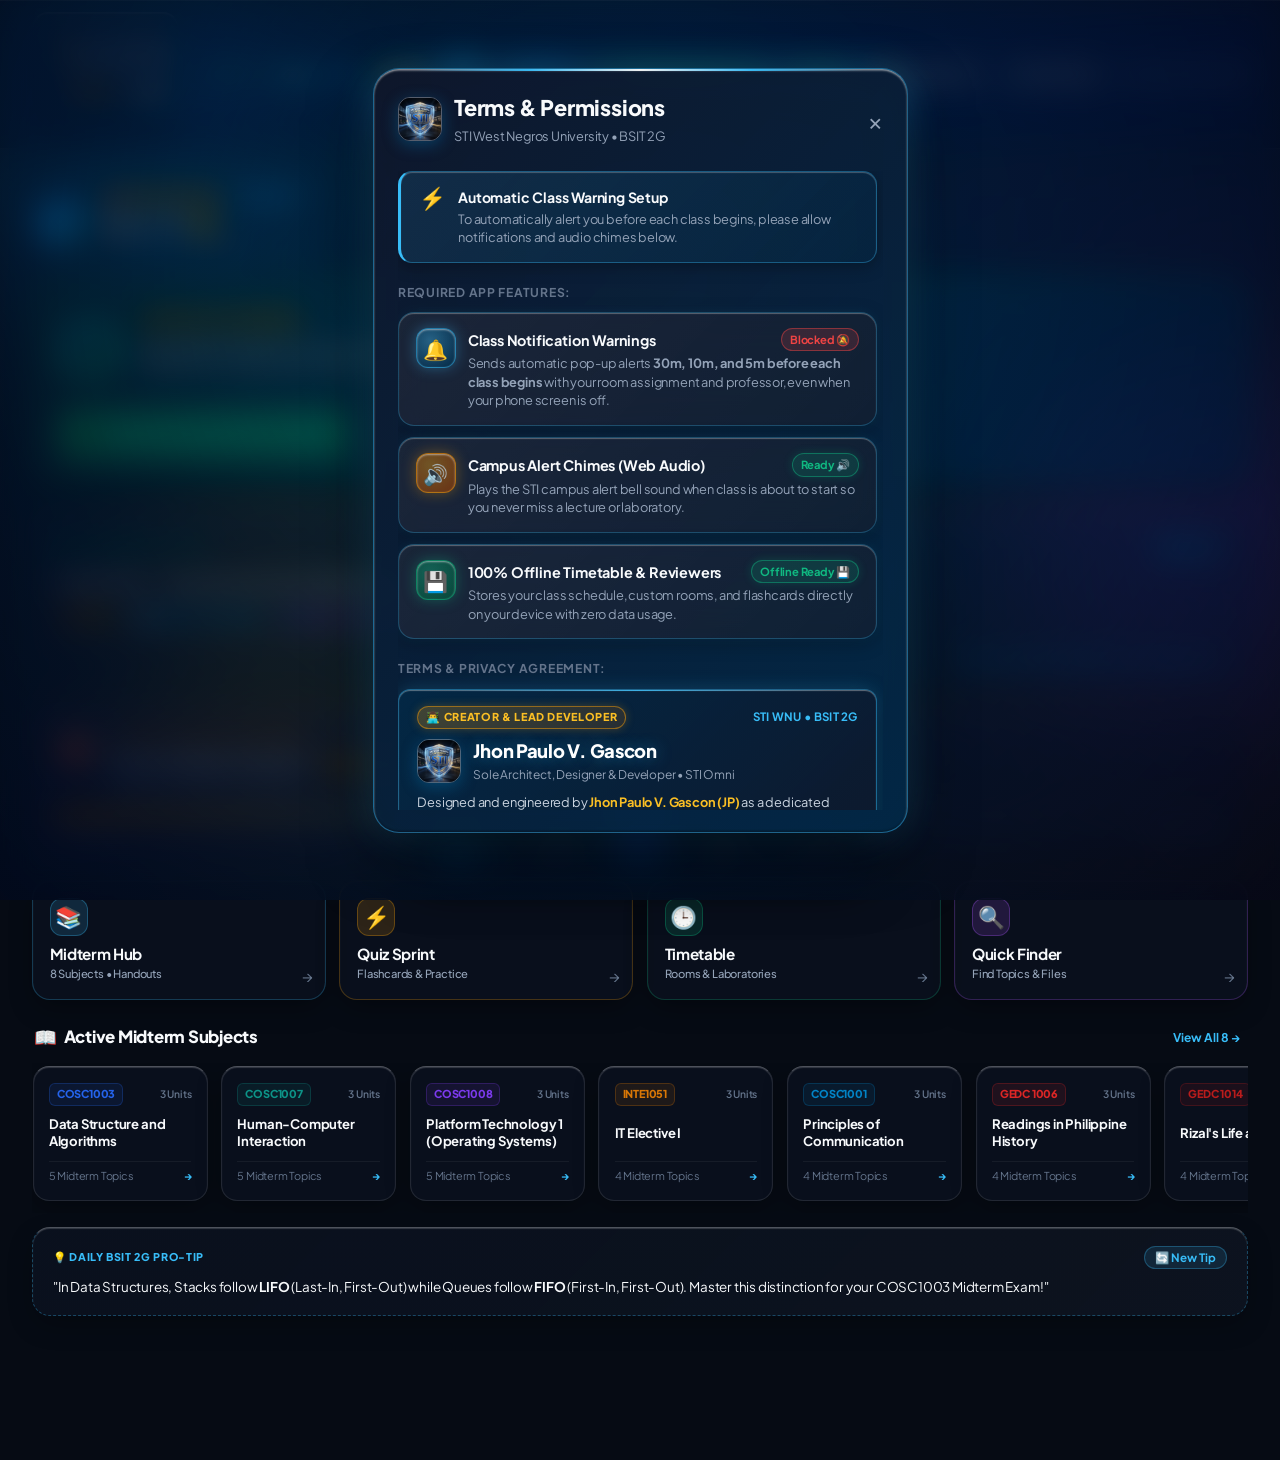
==== commit f962e7e0: "fix(ui): perfectly center concentric heartbeat radar dot ring and mobile header layout" ====
--- a/android/app/src/main/assets/index.html
+++ b/android/app/src/main/assets/index.html
@@ -8,8 +8,8 @@
   <link rel="preconnect" href="https://fonts.googleapis.com">
   <link rel="preconnect" href="https://fonts.gstatic.com" crossorigin>
   <link href="https://fonts.googleapis.com/css2?family=Plus+Jakarta+Sans:wght@300;400;500;600;700;800&family=Inter:wght@400;500;600;700;800&display=swap" rel="stylesheet">
-  <link rel="preload" href="css/style.css?v=27" as="style">
-  <link rel="stylesheet" href="css/style.css?v=27">
+  <link rel="preload" href="css/style.css?v=28" as="style">
+  <link rel="stylesheet" href="css/style.css?v=28">
   <title>STI Omni &bull; BSIT 2G Study Hub</title>
   <link rel="icon" href="assets/icons/sti_crest_modern_128.png">
   <link rel="manifest" href="manifest.json">
@@ -170,8 +170,11 @@
           <div id="homeClassRadarCard" class="home-class-radar-card" onclick="App.switchView('view-schedule')" role="button" tabindex="0">
             <div class="radar-card-top">
               <div class="radar-live-indicator">
-                <span class="radar-pulse-ring"></span>
-                <span class="radar-pulse-core"></span>
+                <span class="radar-dot-wrapper">
+                  <span class="radar-pulse-aura"></span>
+                  <span class="radar-pulse-ring"></span>
+                  <span class="radar-pulse-core"></span>
+                </span>
                 <span id="radarStatusLabel" class="radar-status-text">UP NEXT CLASS</span>
               </div>
               <span id="radarCountdownBadge" class="radar-time-badge">in 15h 4m</span>
@@ -411,7 +414,6 @@
 
           <div class="subject-card-midterm-cta">
             <button class="btn-card-action btn-midterm-highlight" onclick="App.openSubjectHandouts('COSC1003', 'MIDTERM')" title="Open Midterm Study Guides &amp; Raw Handouts">
-              <span class="btn-pulse-dot"></span>
               <span class="btn-cta-text">
                 <span class="btn-cta-title">🎯 Open Midterm Files &amp; Reviewers</span>
                 <span class="btn-cta-subtitle">Study Guides &bull; Raw Handouts &bull; Active &rarr;</span>
@@ -510,7 +512,6 @@
 
           <div class="subject-card-midterm-cta">
             <button class="btn-card-action btn-midterm-highlight" onclick="App.openSubjectHandouts('COSC1007', 'MIDTERM')" title="Open Midterm Study Guides &amp; Raw Handouts">
-              <span class="btn-pulse-dot"></span>
               <span class="btn-cta-text">
                 <span class="btn-cta-title">🎯 Open Midterm Files &amp; Reviewers</span>
                 <span class="btn-cta-subtitle">Study Guides &bull; Raw Handouts &bull; Active &rarr;</span>
@@ -609,7 +610,6 @@
 
           <div class="subject-card-midterm-cta">
             <button class="btn-card-action btn-midterm-highlight" onclick="App.openSubjectHandouts('COSC1008', 'MIDTERM')" title="Open Midterm Study Guides &amp; Raw Handouts">
-              <span class="btn-pulse-dot"></span>
               <span class="btn-cta-text">
                 <span class="btn-cta-title">🎯 Open Midterm Files &amp; Reviewers</span>
                 <span class="btn-cta-subtitle">Study Guides &bull; Raw Handouts &bull; Active &rarr;</span>
@@ -704,7 +704,6 @@
 
           <div class="subject-card-midterm-cta">
             <button class="btn-card-action btn-midterm-highlight" onclick="App.openSubjectHandouts('INTE1051', 'MIDTERM')" title="Open Midterm Study Guides &amp; Raw Handouts">
-              <span class="btn-pulse-dot"></span>
               <span class="btn-cta-text">
                 <span class="btn-cta-title">🎯 Open Midterm Files &amp; Reviewers</span>
                 <span class="btn-cta-subtitle">Study Guides &bull; Raw Handouts &bull; Active &rarr;</span>
@@ -799,7 +798,6 @@
 
           <div class="subject-card-midterm-cta">
             <button class="btn-card-action btn-midterm-highlight" onclick="App.openSubjectHandouts('COSC1001', 'MIDTERM')" title="Open Midterm Study Guides &amp; Raw Handouts">
-              <span class="btn-pulse-dot"></span>
               <span class="btn-cta-text">
                 <span class="btn-cta-title">🎯 Open Midterm Files &amp; Reviewers</span>
                 <span class="btn-cta-subtitle">Study Guides &bull; Raw Handouts &bull; Active &rarr;</span>
@@ -894,7 +892,6 @@
 
           <div class="subject-card-midterm-cta">
             <button class="btn-card-action btn-midterm-highlight" onclick="App.openSubjectHandouts('GEDC 1006', 'MIDTERM')" title="Open Midterm Study Guides &amp; Raw Handouts">
-              <span class="btn-pulse-dot"></span>
               <span class="btn-cta-text">
                 <span class="btn-cta-title">🎯 Open Midterm Files &amp; Reviewers</span>
                 <span class="btn-cta-subtitle">Study Guides &bull; Raw Handouts &bull; Active &rarr;</span>
@@ -989,7 +986,6 @@
 
           <div class="subject-card-midterm-cta">
             <button class="btn-card-action btn-midterm-highlight" onclick="App.openSubjectHandouts('GEDC 1014', 'MIDTERM')" title="Open Midterm Study Guides &amp; Raw Handouts">
-              <span class="btn-pulse-dot"></span>
               <span class="btn-cta-text">
                 <span class="btn-cta-title">🎯 Open Midterm Files &amp; Reviewers</span>
                 <span class="btn-cta-subtitle">Study Guides &bull; Raw Handouts &bull; Active &rarr;</span>
@@ -1084,7 +1080,6 @@
 
           <div class="subject-card-midterm-cta">
             <button class="btn-card-action btn-midterm-highlight" onclick="App.openSubjectHandouts('PHED 1007', 'MIDTERM')" title="Open Midterm Study Guides &amp; Raw Handouts">
-              <span class="btn-pulse-dot"></span>
               <span class="btn-cta-text">
                 <span class="btn-cta-title">🎯 Open Midterm Files &amp; Reviewers</span>
                 <span class="btn-cta-subtitle">Study Guides &bull; Raw Handouts &bull; Active &rarr;</span>
--- a/android/app/src/main/assets/css/style.css
+++ b/android/app/src/main/assets/css/style.css
@@ -564,23 +564,23 @@
   filter: drop-shadow(0 0 6px rgba(245, 158, 11, 0.7));
 }
 
-@keyframes themeOrbSpin {
+@keyframes iconMorphIn {
   0% {
-    transform: rotate(0deg) scale(0.7);
-    opacity: 0.4;
-  }
-  60% {
-    transform: rotate(200deg) scale(1.18);
+    transform: rotate(-80deg) scale(0.45);
+    opacity: 0;
+  }
+  65% {
+    transform: rotate(12deg) scale(1.12);
     opacity: 1;
   }
   100% {
-    transform: rotate(360deg) scale(1);
+    transform: rotate(0deg) scale(1);
     opacity: 1;
   }
 }
 
 .theme-icon-spin {
-  animation: themeOrbSpin 0.45s cubic-bezier(0.34, 1.56, 0.64, 1) forwards;
+  animation: iconMorphIn 0.3s cubic-bezier(0.34, 1.56, 0.64, 1) forwards;
 }
 
 /* Main Content Area */
@@ -742,12 +742,15 @@
 }
 
 .pulse-dot {
-  width: 7px;
-  height: 7px;
+  width: 8px;
+  height: 8px;
   border-radius: 50%;
   background: #10b981;
-  box-shadow: 0 0 0 0 rgba(16, 185, 129, 0.7);
-  animation: pulse-green 1.8s infinite;
+  box-shadow: 0 0 0 0 rgba(16, 185, 129, 0.8);
+  animation: pulse-green 2s cubic-bezier(0.4, 0, 0.2, 1) infinite;
+  display: inline-block;
+  flex-shrink: 0;
+  vertical-align: middle;
 }
 
 .pulse-dot.offline {
@@ -757,9 +760,10 @@
 }
 
 @keyframes pulse-green {
-  0% { transform: scale(0.95); box-shadow: 0 0 0 0 rgba(16, 185, 129, 0.7); }
-  70% { transform: scale(1); box-shadow: 0 0 0 6px rgba(16, 185, 129, 0); }
-  100% { transform: scale(0.95); box-shadow: 0 0 0 0 rgba(16, 185, 129, 0); }
+  0% { transform: scale(1); box-shadow: 0 0 0 0 rgba(16, 185, 129, 0.8), 0 0 4px rgba(16, 185, 129, 0.6); }
+  25% { transform: scale(1.15); box-shadow: 0 0 0 3px rgba(16, 185, 129, 0.4), 0 0 8px rgba(16, 185, 129, 0.8); }
+  50% { transform: scale(1); box-shadow: 0 0 0 6px rgba(16, 185, 129, 0), 0 0 4px rgba(16, 185, 129, 0.4); }
+  100% { transform: scale(1); box-shadow: 0 0 0 0 rgba(16, 185, 129, 0), 0 0 4px rgba(16, 185, 129, 0.4); }
 }
 
 .clock-display {
@@ -3797,7 +3801,7 @@
   }
 }
 
-@media (max-width: 480px) {
+@media (max-width: 640px) {
   .content-body {
     padding: 0.85rem 0.75rem calc(140px + env(safe-area-inset-bottom, 24px)) 0.75rem !important;
   }
@@ -5502,38 +5506,31 @@
 }
 
 /* ==========================================================================
-   VIEW TRANSITION CIRCULAR RIPPLE THEME ANIMATION
+   SILKY SMOOTH HARDWARE-ACCELERATED THEME CROSSFADE (120 FPS)
    ========================================================================== */
-::view-transition-old(root),
+::view-transition-old(root) {
+  animation: 240ms cubic-bezier(0.25, 1, 0.5, 1) both themeFadeOut;
+}
+
 ::view-transition-new(root) {
-  animation: none;
-  mix-blend-mode: normal;
-}
-::view-transition-old(root) {
-  z-index: 1;
-}
-::view-transition-new(root) {
-  z-index: 99999;
-}
-
-/* Fallback Ripple Circle Wave */
-.theme-ripple-wave {
-  position: fixed;
-  border-radius: 50%;
-  pointer-events: none;
-  z-index: 99999;
-  transform: translate(-50%, -50%) scale(0);
-  animation: themeWaveExpand 0.52s cubic-bezier(0.2, 0, 0, 1) forwards;
-}
-
-@keyframes themeWaveExpand {
-  0% {
-    transform: translate(-50%, -50%) scale(0);
-    opacity: 0.9;
-  }
-  100% {
-    transform: translate(-50%, -50%) scale(35);
+  animation: 240ms cubic-bezier(0.25, 1, 0.5, 1) both themeFadeIn;
+}
+
+@keyframes themeFadeOut {
+  from {
+    opacity: 1;
+  }
+  to {
     opacity: 0;
+  }
+}
+
+@keyframes themeFadeIn {
+  from {
+    opacity: 0;
+  }
+  to {
+    opacity: 1;
   }
 }
 
@@ -6039,31 +6036,124 @@
 .radar-live-indicator {
   display: inline-flex;
   align-items: center;
-  gap: 7px;
+  gap: 8px;
   position: relative;
-}
-
-.radar-pulse-ring {
+  line-height: 1;
+}
+
+.radar-dot-wrapper {
+  position: relative;
+  width: 14px;
+  height: 14px;
+  display: inline-flex;
+  align-items: center;
+  justify-content: center;
+  flex-shrink: 0;
+}
+
+.radar-pulse-core {
   width: 8px;
   height: 8px;
   border-radius: 50%;
   background: #10b981;
+  box-shadow: 0 0 8px rgba(16, 185, 129, 0.9), 0 0 2px #34d399;
   position: relative;
-  display: inline-block;
-}
-
-.radar-pulse-ring::after {
-  content: '';
+  z-index: 3;
+  transform-origin: center center;
+  animation: radarHeartbeatCore 2.2s cubic-bezier(0.4, 0, 0.2, 1) infinite;
+}
+
+.radar-pulse-ring {
   position: absolute;
-  inset: -3px;
+  top: 50%;
+  left: 50%;
+  width: 8px;
+  height: 8px;
+  margin-top: -4px;
+  margin-left: -4px;
   border-radius: 50%;
-  border: 2px solid #10b981;
-  animation: radarPing 1.8s cubic-bezier(0, 0, 0.2, 1) infinite;
-}
-
-@keyframes radarPing {
-  0% { transform: scale(0.9); opacity: 1; }
-  75%, 100% { transform: scale(2.2); opacity: 0; }
+  border: 1.5px solid #10b981;
+  pointer-events: none;
+  z-index: 2;
+  box-sizing: border-box;
+  transform-origin: center center;
+  animation: radarHeartbeatRing 2.2s cubic-bezier(0.15, 0.85, 0.35, 1) infinite;
+}
+
+.radar-pulse-aura {
+  position: absolute;
+  top: 50%;
+  left: 50%;
+  width: 8px;
+  height: 8px;
+  margin-top: -4px;
+  margin-left: -4px;
+  border-radius: 50%;
+  background: rgba(16, 185, 129, 0.45);
+  pointer-events: none;
+  z-index: 1;
+  transform-origin: center center;
+  animation: radarHeartbeatAura 2.2s cubic-bezier(0.15, 0.85, 0.35, 1) infinite;
+}
+
+@keyframes radarHeartbeatCore {
+  0%, 100% {
+    transform: scale(1);
+    box-shadow: 0 0 8px rgba(16, 185, 129, 0.85), 0 0 2px #34d399;
+  }
+  14% {
+    transform: scale(1.22);
+    box-shadow: 0 0 14px rgba(16, 185, 129, 1), 0 0 4px #6ee7b7;
+  }
+  28% {
+    transform: scale(1);
+    box-shadow: 0 0 8px rgba(16, 185, 129, 0.85), 0 0 2px #34d399;
+  }
+  42% {
+    transform: scale(1.14);
+    box-shadow: 0 0 12px rgba(16, 185, 129, 0.95), 0 0 3px #6ee7b7;
+  }
+  58% {
+    transform: scale(1);
+    box-shadow: 0 0 8px rgba(16, 185, 129, 0.85), 0 0 2px #34d399;
+  }
+}
+
+@keyframes radarHeartbeatRing {
+  0% {
+    transform: scale(1);
+    opacity: 0.95;
+    border-width: 1.5px;
+  }
+  14% {
+    transform: scale(1.6);
+    opacity: 0.85;
+  }
+  45% {
+    transform: scale(2.6);
+    opacity: 0.3;
+    border-width: 1px;
+  }
+  75%, 100% {
+    transform: scale(3.4);
+    opacity: 0;
+    border-width: 0.5px;
+  }
+}
+
+@keyframes radarHeartbeatAura {
+  0% {
+    transform: scale(1);
+    opacity: 0.6;
+  }
+  35% {
+    transform: scale(2.0);
+    opacity: 0.16;
+  }
+  65%, 100% {
+    transform: scale(2.7);
+    opacity: 0;
+  }
 }
 
 .radar-status-text {
--- a/android/app/src/main/assets/css/style.css
+++ b/android/app/src/main/assets/css/style.css
@@ -564,23 +564,23 @@
   filter: drop-shadow(0 0 6px rgba(245, 158, 11, 0.7));
 }
 
-@keyframes themeOrbSpin {
+@keyframes iconMorphIn {
   0% {
-    transform: rotate(0deg) scale(0.7);
-    opacity: 0.4;
-  }
-  60% {
-    transform: rotate(200deg) scale(1.18);
+    transform: rotate(-80deg) scale(0.45);
+    opacity: 0;
+  }
+  65% {
+    transform: rotate(12deg) scale(1.12);
     opacity: 1;
   }
   100% {
-    transform: rotate(360deg) scale(1);
+    transform: rotate(0deg) scale(1);
     opacity: 1;
   }
 }
 
 .theme-icon-spin {
-  animation: themeOrbSpin 0.45s cubic-bezier(0.34, 1.56, 0.64, 1) forwards;
+  animation: iconMorphIn 0.3s cubic-bezier(0.34, 1.56, 0.64, 1) forwards;
 }
 
 /* Main Content Area */
@@ -742,12 +742,15 @@
 }
 
 .pulse-dot {
-  width: 7px;
-  height: 7px;
+  width: 8px;
+  height: 8px;
   border-radius: 50%;
   background: #10b981;
-  box-shadow: 0 0 0 0 rgba(16, 185, 129, 0.7);
-  animation: pulse-green 1.8s infinite;
+  box-shadow: 0 0 0 0 rgba(16, 185, 129, 0.8);
+  animation: pulse-green 2s cubic-bezier(0.4, 0, 0.2, 1) infinite;
+  display: inline-block;
+  flex-shrink: 0;
+  vertical-align: middle;
 }
 
 .pulse-dot.offline {
@@ -757,9 +760,10 @@
 }
 
 @keyframes pulse-green {
-  0% { transform: scale(0.95); box-shadow: 0 0 0 0 rgba(16, 185, 129, 0.7); }
-  70% { transform: scale(1); box-shadow: 0 0 0 6px rgba(16, 185, 129, 0); }
-  100% { transform: scale(0.95); box-shadow: 0 0 0 0 rgba(16, 185, 129, 0); }
+  0% { transform: scale(1); box-shadow: 0 0 0 0 rgba(16, 185, 129, 0.8), 0 0 4px rgba(16, 185, 129, 0.6); }
+  25% { transform: scale(1.15); box-shadow: 0 0 0 3px rgba(16, 185, 129, 0.4), 0 0 8px rgba(16, 185, 129, 0.8); }
+  50% { transform: scale(1); box-shadow: 0 0 0 6px rgba(16, 185, 129, 0), 0 0 4px rgba(16, 185, 129, 0.4); }
+  100% { transform: scale(1); box-shadow: 0 0 0 0 rgba(16, 185, 129, 0), 0 0 4px rgba(16, 185, 129, 0.4); }
 }
 
 .clock-display {
@@ -3797,7 +3801,7 @@
   }
 }
 
-@media (max-width: 480px) {
+@media (max-width: 640px) {
   .content-body {
     padding: 0.85rem 0.75rem calc(140px + env(safe-area-inset-bottom, 24px)) 0.75rem !important;
   }
@@ -5502,38 +5506,31 @@
 }
 
 /* ==========================================================================
-   VIEW TRANSITION CIRCULAR RIPPLE THEME ANIMATION
+   SILKY SMOOTH HARDWARE-ACCELERATED THEME CROSSFADE (120 FPS)
    ========================================================================== */
-::view-transition-old(root),
+::view-transition-old(root) {
+  animation: 240ms cubic-bezier(0.25, 1, 0.5, 1) both themeFadeOut;
+}
+
 ::view-transition-new(root) {
-  animation: none;
-  mix-blend-mode: normal;
-}
-::view-transition-old(root) {
-  z-index: 1;
-}
-::view-transition-new(root) {
-  z-index: 99999;
-}
-
-/* Fallback Ripple Circle Wave */
-.theme-ripple-wave {
-  position: fixed;
-  border-radius: 50%;
-  pointer-events: none;
-  z-index: 99999;
-  transform: translate(-50%, -50%) scale(0);
-  animation: themeWaveExpand 0.52s cubic-bezier(0.2, 0, 0, 1) forwards;
-}
-
-@keyframes themeWaveExpand {
-  0% {
-    transform: translate(-50%, -50%) scale(0);
-    opacity: 0.9;
-  }
-  100% {
-    transform: translate(-50%, -50%) scale(35);
+  animation: 240ms cubic-bezier(0.25, 1, 0.5, 1) both themeFadeIn;
+}
+
+@keyframes themeFadeOut {
+  from {
+    opacity: 1;
+  }
+  to {
     opacity: 0;
+  }
+}
+
+@keyframes themeFadeIn {
+  from {
+    opacity: 0;
+  }
+  to {
+    opacity: 1;
   }
 }
 
@@ -6039,31 +6036,124 @@
 .radar-live-indicator {
   display: inline-flex;
   align-items: center;
-  gap: 7px;
+  gap: 8px;
   position: relative;
-}
-
-.radar-pulse-ring {
+  line-height: 1;
+}
+
+.radar-dot-wrapper {
+  position: relative;
+  width: 14px;
+  height: 14px;
+  display: inline-flex;
+  align-items: center;
+  justify-content: center;
+  flex-shrink: 0;
+}
+
+.radar-pulse-core {
   width: 8px;
   height: 8px;
   border-radius: 50%;
   background: #10b981;
+  box-shadow: 0 0 8px rgba(16, 185, 129, 0.9), 0 0 2px #34d399;
   position: relative;
-  display: inline-block;
-}
-
-.radar-pulse-ring::after {
-  content: '';
+  z-index: 3;
+  transform-origin: center center;
+  animation: radarHeartbeatCore 2.2s cubic-bezier(0.4, 0, 0.2, 1) infinite;
+}
+
+.radar-pulse-ring {
   position: absolute;
-  inset: -3px;
+  top: 50%;
+  left: 50%;
+  width: 8px;
+  height: 8px;
+  margin-top: -4px;
+  margin-left: -4px;
   border-radius: 50%;
-  border: 2px solid #10b981;
-  animation: radarPing 1.8s cubic-bezier(0, 0, 0.2, 1) infinite;
-}
-
-@keyframes radarPing {
-  0% { transform: scale(0.9); opacity: 1; }
-  75%, 100% { transform: scale(2.2); opacity: 0; }
+  border: 1.5px solid #10b981;
+  pointer-events: none;
+  z-index: 2;
+  box-sizing: border-box;
+  transform-origin: center center;
+  animation: radarHeartbeatRing 2.2s cubic-bezier(0.15, 0.85, 0.35, 1) infinite;
+}
+
+.radar-pulse-aura {
+  position: absolute;
+  top: 50%;
+  left: 50%;
+  width: 8px;
+  height: 8px;
+  margin-top: -4px;
+  margin-left: -4px;
+  border-radius: 50%;
+  background: rgba(16, 185, 129, 0.45);
+  pointer-events: none;
+  z-index: 1;
+  transform-origin: center center;
+  animation: radarHeartbeatAura 2.2s cubic-bezier(0.15, 0.85, 0.35, 1) infinite;
+}
+
+@keyframes radarHeartbeatCore {
+  0%, 100% {
+    transform: scale(1);
+    box-shadow: 0 0 8px rgba(16, 185, 129, 0.85), 0 0 2px #34d399;
+  }
+  14% {
+    transform: scale(1.22);
+    box-shadow: 0 0 14px rgba(16, 185, 129, 1), 0 0 4px #6ee7b7;
+  }
+  28% {
+    transform: scale(1);
+    box-shadow: 0 0 8px rgba(16, 185, 129, 0.85), 0 0 2px #34d399;
+  }
+  42% {
+    transform: scale(1.14);
+    box-shadow: 0 0 12px rgba(16, 185, 129, 0.95), 0 0 3px #6ee7b7;
+  }
+  58% {
+    transform: scale(1);
+    box-shadow: 0 0 8px rgba(16, 185, 129, 0.85), 0 0 2px #34d399;
+  }
+}
+
+@keyframes radarHeartbeatRing {
+  0% {
+    transform: scale(1);
+    opacity: 0.95;
+    border-width: 1.5px;
+  }
+  14% {
+    transform: scale(1.6);
+    opacity: 0.85;
+  }
+  45% {
+    transform: scale(2.6);
+    opacity: 0.3;
+    border-width: 1px;
+  }
+  75%, 100% {
+    transform: scale(3.4);
+    opacity: 0;
+    border-width: 0.5px;
+  }
+}
+
+@keyframes radarHeartbeatAura {
+  0% {
+    transform: scale(1);
+    opacity: 0.6;
+  }
+  35% {
+    transform: scale(2.0);
+    opacity: 0.16;
+  }
+  65%, 100% {
+    transform: scale(2.7);
+    opacity: 0;
+  }
 }
 
 .radar-status-text {
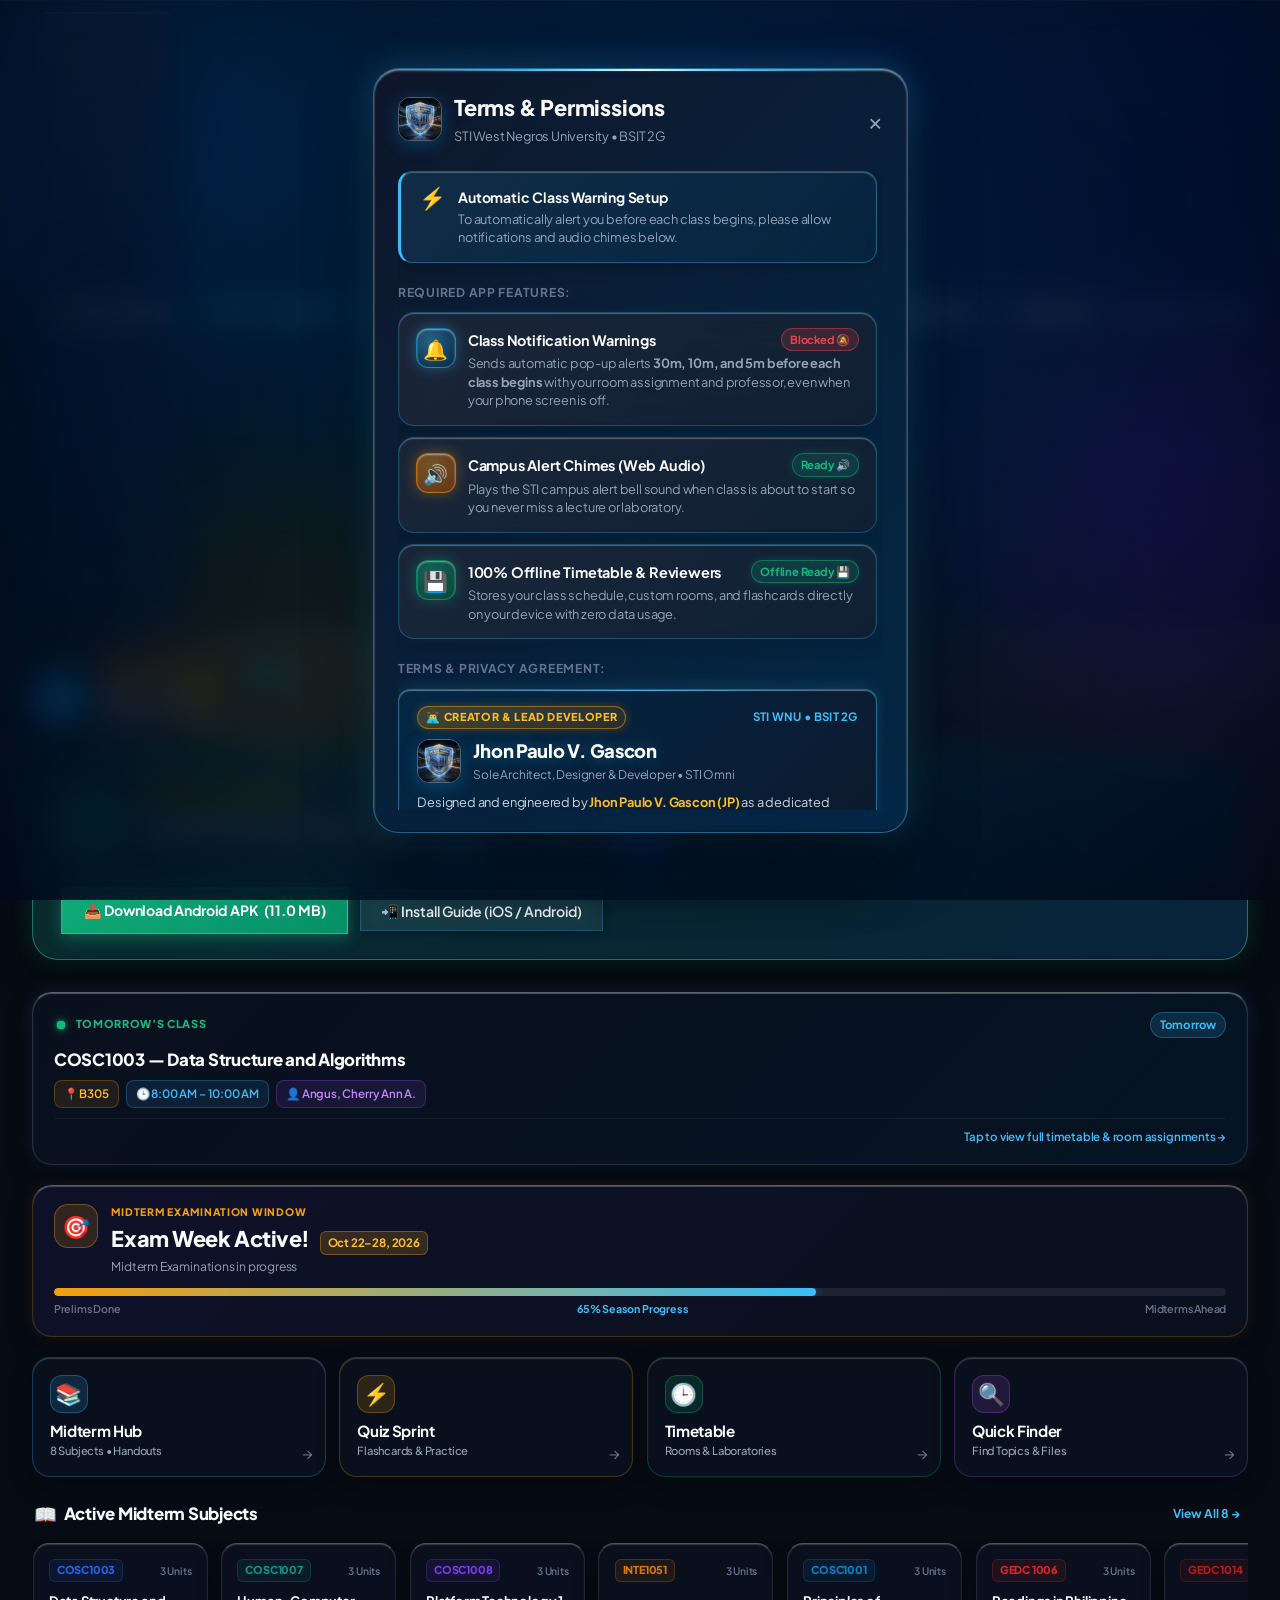
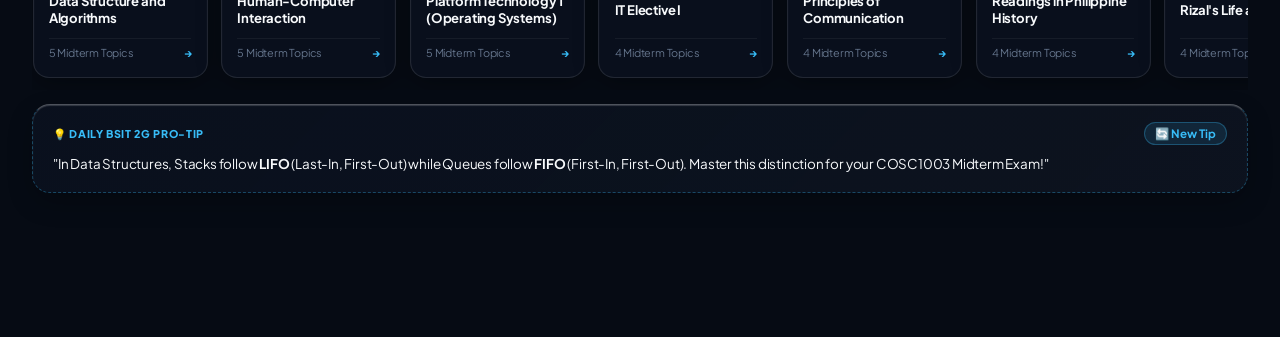
==== commit 80ce98b9: "feat(ui): redesign top Dynamic Island capsule with sleek 3-tier hierarchy and visionOS glass" ====
--- a/android/app/src/main/assets/index.html
+++ b/android/app/src/main/assets/index.html
@@ -8,8 +8,8 @@
   <link rel="preconnect" href="https://fonts.googleapis.com">
   <link rel="preconnect" href="https://fonts.gstatic.com" crossorigin>
   <link href="https://fonts.googleapis.com/css2?family=Plus+Jakarta+Sans:wght@300;400;500;600;700;800&family=Inter:wght@400;500;600;700;800&display=swap" rel="stylesheet">
-  <link rel="preload" href="css/style.css?v=28" as="style">
-  <link rel="stylesheet" href="css/style.css?v=28">
+  <link rel="preload" href="css/style.css?v=29" as="style">
+  <link rel="stylesheet" href="css/style.css?v=29">
   <title>STI Omni &bull; BSIT 2G Study Hub</title>
   <link rel="icon" href="assets/icons/sti_crest_modern_128.png">
   <link rel="manifest" href="manifest.json">
@@ -88,22 +88,27 @@
         </div>
 
         <!-- Dynamic Island Liquid Glass Status Capsule -->
-        <div id="liveClassCapsule" class="liquid-status-capsule">
+        <div id="liveClassCapsule" class="liquid-status-capsule" onclick="App.switchView('view-schedule')" role="button" tabindex="0" title="Tap to open full class timetable">
           <div class="capsule-sheen"></div>
           <div class="capsule-body">
-            <div class="capsule-headline">
-              <div class="capsule-badge-group">
-                <span id="tickerBadge" class="capsule-status-pill upcoming">⚡ UP NEXT</span>
-                <span id="tickerCountdown" class="capsule-countdown-pill">--</span>
-              </div>
-              <div class="capsule-meta-group">
-                <span id="tickerRoom" class="capsule-meta-pill room">📍 Loading...</span>
-                <span id="tickerTime" class="capsule-meta-pill time">🕒 --:--</span>
-              </div>
-            </div>
+            
+            <!-- Tier 1: Live Status & Countdown Topline -->
+            <div class="capsule-topline">
+              <span id="tickerBadge" class="capsule-status-pill upcoming">⚡ UP NEXT</span>
+              <span id="tickerCountdown" class="capsule-countdown-pill upcoming">--</span>
+            </div>
+
+            <!-- Tier 2: Subject Headline -->
             <div class="capsule-subject-row">
               <div id="tickerSubject" class="capsule-subject-title">Loading class schedule...</div>
             </div>
+
+            <!-- Tier 3: Location & Time Chips -->
+            <div class="capsule-meta-row">
+              <span id="tickerRoom" class="capsule-meta-pill room">📍 Loading...</span>
+              <span id="tickerTime" class="capsule-meta-pill time">🕒 --:--</span>
+            </div>
+
           </div>
           <!-- Hidden fallback for legacy text queries -->
           <span id="tickerStatusText" style="display:none;"></span>
--- a/android/app/src/main/assets/css/style.css
+++ b/android/app/src/main/assets/css/style.css
@@ -808,23 +808,51 @@
 
 .liquid-status-capsule {
   position: relative;
-  background: linear-gradient(135deg, rgba(15, 23, 42, 0.44) 0%, rgba(30, 41, 59, 0.28) 100%);
-  backdrop-filter: blur(28px) saturate(210%);
-  -webkit-backdrop-filter: blur(28px) saturate(210%);
+  background: linear-gradient(135deg, rgba(15, 23, 42, 0.72) 0%, rgba(30, 41, 59, 0.5) 100%);
+  backdrop-filter: blur(28px) saturate(220%);
+  -webkit-backdrop-filter: blur(28px) saturate(220%);
   border: 1px solid rgba(255, 255, 255, 0.12);
-  border-top: 1.2px solid rgba(255, 255, 255, 0.35);
+  border-top: 1.5px solid rgba(255, 255, 255, 0.38);
   border-radius: 16px;
-  padding: 0.7rem 1.15rem;
-  box-shadow: 0 10px 28px -4px rgba(0, 0, 0, 0.35), inset 0 1px 1px 0 rgba(255, 255, 255, 0.28);
+  padding: 0.75rem 1rem;
+  box-shadow: 
+    0 10px 30px -4px rgba(0, 0, 0, 0.42),
+    0 2px 10px rgba(0, 0, 0, 0.2),
+    inset 0 1px 1px 0 rgba(255, 255, 255, 0.28);
   overflow: hidden;
-  transition: all 0.3s cubic-bezier(0.16, 1, 0.3, 1);
+  cursor: pointer;
+  transition: all 0.25s cubic-bezier(0.16, 1, 0.3, 1);
+}
+
+.liquid-status-capsule:hover {
+  transform: translateY(-2px);
+  box-shadow: 
+    0 14px 36px -4px rgba(0, 0, 0, 0.5),
+    0 0 20px rgba(56, 189, 248, 0.2),
+    inset 0 1px 1px 0 rgba(255, 255, 255, 0.35);
+  border-color: rgba(56, 189, 248, 0.4);
+}
+
+.liquid-status-capsule:active {
+  transform: scale(0.985);
 }
 
 [data-theme="light"] .liquid-status-capsule {
-  background: linear-gradient(135deg, rgba(255, 255, 255, 0.65) 0%, rgba(240, 249, 255, 0.5) 100%);
-  border: 1px solid rgba(255, 255, 255, 0.65);
-  border-top: 1.2px solid rgba(255, 255, 255, 0.95);
-  box-shadow: 0 10px 24px -2px rgba(2, 43, 73, 0.08), inset 0 1px 1px 0 rgba(255, 255, 255, 0.95);
+  background: linear-gradient(135deg, rgba(255, 255, 255, 0.88) 0%, rgba(240, 249, 255, 0.78) 100%);
+  border: 1px solid rgba(255, 255, 255, 0.95);
+  border-top: 1.5px solid #ffffff;
+  box-shadow: 
+    0 10px 28px -2px rgba(2, 43, 73, 0.08),
+    0 2px 8px rgba(2, 132, 199, 0.06),
+    inset 0 1px 1px 0 #ffffff;
+}
+
+[data-theme="light"] .liquid-status-capsule:hover {
+  border-color: rgba(2, 132, 199, 0.45);
+  box-shadow: 
+    0 14px 32px -2px rgba(2, 43, 73, 0.12),
+    0 0 18px rgba(2, 132, 199, 0.16),
+    inset 0 1px 1px 0 #ffffff;
 }
 
 .capsule-sheen {
@@ -832,10 +860,10 @@
   top: 0;
   left: 0;
   right: 0;
-  height: 48%;
-  background: linear-gradient(180deg, rgba(255, 255, 255, 0.08) 0%, rgba(255, 255, 255, 0) 100%);
+  height: 42%;
+  background: linear-gradient(180deg, rgba(255, 255, 255, 0.09) 0%, rgba(255, 255, 255, 0) 100%);
   pointer-events: none;
-  border-radius: 14px 14px 0 0;
+  border-radius: 15px 15px 0 0;
 }
 
 .capsule-body {
@@ -843,60 +871,56 @@
   z-index: 1;
   display: flex;
   flex-direction: column;
-  gap: 0.4rem;
-}
-
-.capsule-headline {
+  gap: 0.42rem;
+}
+
+/* Tier 1: Live Status & Countdown Topline */
+.capsule-topline {
   display: flex;
   align-items: center;
   justify-content: space-between;
-  gap: 0.75rem;
-  flex-wrap: wrap;
-}
-
-.capsule-badge-group {
-  display: flex;
-  align-items: center;
-  gap: 0.45rem;
+  width: 100%;
+  gap: 0.5rem;
 }
 
 .capsule-status-pill {
   display: inline-flex;
   align-items: center;
-  gap: 0.35rem;
-  padding: 3px 9px;
+  gap: 0.38rem;
+  padding: 3px 9.5px;
   border-radius: 9999px;
-  font-size: 0.72rem;
+  font-size: 0.7rem;
   font-weight: 800;
-  letter-spacing: 0.04em;
+  letter-spacing: 0.05em;
   text-transform: uppercase;
   white-space: nowrap;
+  line-height: 1;
 }
 
 .capsule-status-pill.upcoming {
-  background: rgba(14, 165, 233, 0.2);
+  background: linear-gradient(135deg, rgba(14, 165, 233, 0.22) 0%, rgba(2, 132, 199, 0.12) 100%);
   color: #38bdf8;
-  border: 1px solid rgba(56, 189, 248, 0.4);
+  border: 1px solid rgba(56, 189, 248, 0.45);
   box-shadow: 0 0 12px rgba(56, 189, 248, 0.2);
 }
 
 .capsule-status-pill.live {
-  background: rgba(16, 185, 129, 0.2);
+  background: linear-gradient(135deg, rgba(16, 185, 129, 0.25) 0%, rgba(5, 150, 105, 0.15) 100%);
   color: #34d399;
-  border: 1px solid rgba(52, 211, 153, 0.45);
-  box-shadow: 0 0 12px rgba(52, 211, 153, 0.25);
+  border: 1px solid rgba(52, 211, 153, 0.5);
+  box-shadow: 0 0 14px rgba(52, 211, 153, 0.25);
 }
 
 .capsule-status-pill.urgent {
-  background: rgba(239, 68, 68, 0.22);
+  background: linear-gradient(135deg, rgba(239, 68, 68, 0.25) 0%, rgba(220, 38, 38, 0.15) 100%);
   color: #f87171;
-  border: 1px solid rgba(239, 68, 68, 0.45);
+  border: 1px solid rgba(239, 68, 68, 0.5);
   box-shadow: 0 0 14px rgba(239, 68, 68, 0.3);
   animation: urgentPulse 1.8s infinite ease-in-out;
 }
 
 .capsule-status-pill.clear {
-  background: rgba(148, 163, 184, 0.15);
+  background: rgba(148, 163, 184, 0.12);
   color: #cbd5e1;
   border: 1px solid rgba(148, 163, 184, 0.25);
 }
@@ -907,23 +931,62 @@
 }
 
 .capsule-countdown-pill {
-  font-size: 0.75rem;
+  font-size: 0.72rem;
   font-weight: 700;
   color: var(--text-muted);
   white-space: nowrap;
   background: rgba(255, 255, 255, 0.06);
-  border: 1px solid rgba(255, 255, 255, 0.1);
-  padding: 2px 7px;
+  border: 1px solid rgba(255, 255, 255, 0.12);
+  padding: 2.5px 8.5px;
   border-radius: 9999px;
+  line-height: 1;
+  display: inline-flex;
+  align-items: center;
+  gap: 0.3rem;
+  font-variant-numeric: tabular-nums;
+}
+
+.capsule-countdown-pill.upcoming {
+  background: rgba(56, 189, 248, 0.12);
+  color: #7dd3fc;
+  border-color: rgba(56, 189, 248, 0.3);
+}
+
+.capsule-countdown-pill.live {
+  background: rgba(16, 185, 129, 0.14);
+  color: #6ee7b7;
+  border-color: rgba(16, 185, 129, 0.35);
 }
 
 .capsule-countdown-pill.urgent {
   background: rgba(239, 68, 68, 0.15);
+  color: #fca5a5;
   border-color: rgba(239, 68, 68, 0.35);
-  color: #fca5a5;
-}
-
-.capsule-meta-group {
+}
+
+.capsule-countdown-pill.clear {
+  background: rgba(148, 163, 184, 0.1);
+  color: #cbd5e1;
+  border-color: rgba(148, 163, 184, 0.2);
+}
+
+/* Tier 2: Subject Headline */
+.capsule-subject-row {
+  display: flex;
+  align-items: center;
+}
+
+.capsule-subject-title {
+  font-size: 0.95rem;
+  font-weight: 800;
+  color: var(--text-main);
+  line-height: 1.35;
+  letter-spacing: -0.012em;
+  word-break: break-word;
+}
+
+/* Tier 3: Metadata Chips */
+.capsule-meta-row {
   display: flex;
   align-items: center;
   gap: 0.45rem;
@@ -934,31 +997,65 @@
   display: inline-flex;
   align-items: center;
   gap: 0.35rem;
-  padding: 2px 8px;
-  border-radius: 8px;
-  font-size: 0.74rem;
+  padding: 2.5px 8.5px;
+  border-radius: 9999px;
+  font-size: 0.72rem;
   font-weight: 600;
   white-space: nowrap;
   background: rgba(255, 255, 255, 0.06);
   border: 1px solid rgba(255, 255, 255, 0.1);
   color: var(--text-main);
+  line-height: 1.2;
+}
+
+.capsule-meta-pill.room {
+  background: rgba(245, 158, 11, 0.14);
+  border-color: rgba(245, 158, 11, 0.32);
+  color: #fbbf24;
 }
 
 .capsule-meta-pill.room strong {
-  color: var(--sti-yellow);
-}
-
-.capsule-subject-row {
-  display: flex;
-  align-items: center;
-}
-
-.capsule-subject-title {
-  font-size: 0.92rem;
-  font-weight: 700;
-  color: var(--text-main);
-  line-height: 1.35;
-  letter-spacing: -0.01em;
+  color: #fbbf24;
+  font-weight: 800;
+}
+
+.capsule-meta-pill.time {
+  background: rgba(255, 255, 255, 0.05);
+  border-color: rgba(255, 255, 255, 0.1);
+  color: var(--text-muted);
+}
+
+/* Light Theme Overrides for Capsule */
+[data-theme="light"] .capsule-subject-title {
+  color: #0f172a;
+}
+
+[data-theme="light"] .capsule-countdown-pill {
+  background: rgba(0, 0, 0, 0.04);
+  border-color: rgba(0, 0, 0, 0.08);
+  color: #475569;
+}
+
+[data-theme="light"] .capsule-countdown-pill.upcoming {
+  background: rgba(2, 132, 199, 0.1);
+  color: #0284c7;
+  border-color: rgba(2, 132, 199, 0.25);
+}
+
+[data-theme="light"] .capsule-meta-pill.room {
+  background: rgba(217, 119, 6, 0.12);
+  border-color: rgba(217, 119, 6, 0.28);
+  color: #b45309;
+}
+
+[data-theme="light"] .capsule-meta-pill.room strong {
+  color: #b45309;
+}
+
+[data-theme="light"] .capsule-meta-pill.time {
+  background: rgba(0, 0, 0, 0.04);
+  border-color: rgba(0, 0, 0, 0.08);
+  color: #475569;
 }
 
 /* Class Alert Banner */
@@ -3644,8 +3741,13 @@
     gap: 1.25rem;
   }
 
-  .capsule-headline {
-    margin-bottom: 0;
+  .capsule-topline {
+    width: auto;
+    gap: 0.5rem;
+  }
+
+  .capsule-meta-row {
+    width: auto;
   }
 }
 
@@ -3767,37 +3869,43 @@
 
   /* Liquid Glass Capsule on Mobile */
   .liquid-status-capsule {
-    padding: 0.6rem 0.85rem;
-    border-radius: 12px;
+    padding: 0.65rem 0.85rem;
+    border-radius: 14px;
   }
 
   .capsule-body {
     gap: 0.35rem;
   }
 
+  .capsule-topline {
+    width: 100%;
+    justify-content: space-between;
+  }
+
   .capsule-subject-title {
-    font-size: 0.86rem;
+    font-size: 0.88rem;
     line-height: 1.35;
     white-space: normal;
   }
 
-  .capsule-headline {
-    gap: 0.45rem;
-  }
-
   .capsule-status-pill {
+    font-size: 0.66rem;
+    padding: 2.5px 7.5px;
+  }
+
+  .capsule-countdown-pill {
     font-size: 0.68rem;
     padding: 2px 7px;
   }
 
-  .capsule-countdown-pill {
-    font-size: 0.7rem;
-    padding: 1px 6px;
+  .capsule-meta-row {
+    width: 100%;
+    gap: 0.35rem;
   }
 
   .capsule-meta-pill {
-    font-size: 0.7rem;
-    padding: 2px 6px;
+    font-size: 0.68rem;
+    padding: 2px 7px;
   }
 }
 
@@ -3876,19 +3984,14 @@
     gap: 0.35rem;
   }
 
-  .capsule-headline {
-    flex-direction: column;
-    align-items: flex-start;
-    gap: 0.35rem;
-  }
-
-  .capsule-badge-group {
+  .capsule-topline {
     width: 100%;
     justify-content: space-between;
   }
 
-  .capsule-meta-group {
+  .capsule-meta-row {
     width: 100%;
+    gap: 0.35rem;
   }
 }
 
--- a/android/app/src/main/assets/css/style.css
+++ b/android/app/src/main/assets/css/style.css
@@ -808,23 +808,51 @@
 
 .liquid-status-capsule {
   position: relative;
-  background: linear-gradient(135deg, rgba(15, 23, 42, 0.44) 0%, rgba(30, 41, 59, 0.28) 100%);
-  backdrop-filter: blur(28px) saturate(210%);
-  -webkit-backdrop-filter: blur(28px) saturate(210%);
+  background: linear-gradient(135deg, rgba(15, 23, 42, 0.72) 0%, rgba(30, 41, 59, 0.5) 100%);
+  backdrop-filter: blur(28px) saturate(220%);
+  -webkit-backdrop-filter: blur(28px) saturate(220%);
   border: 1px solid rgba(255, 255, 255, 0.12);
-  border-top: 1.2px solid rgba(255, 255, 255, 0.35);
+  border-top: 1.5px solid rgba(255, 255, 255, 0.38);
   border-radius: 16px;
-  padding: 0.7rem 1.15rem;
-  box-shadow: 0 10px 28px -4px rgba(0, 0, 0, 0.35), inset 0 1px 1px 0 rgba(255, 255, 255, 0.28);
+  padding: 0.75rem 1rem;
+  box-shadow: 
+    0 10px 30px -4px rgba(0, 0, 0, 0.42),
+    0 2px 10px rgba(0, 0, 0, 0.2),
+    inset 0 1px 1px 0 rgba(255, 255, 255, 0.28);
   overflow: hidden;
-  transition: all 0.3s cubic-bezier(0.16, 1, 0.3, 1);
+  cursor: pointer;
+  transition: all 0.25s cubic-bezier(0.16, 1, 0.3, 1);
+}
+
+.liquid-status-capsule:hover {
+  transform: translateY(-2px);
+  box-shadow: 
+    0 14px 36px -4px rgba(0, 0, 0, 0.5),
+    0 0 20px rgba(56, 189, 248, 0.2),
+    inset 0 1px 1px 0 rgba(255, 255, 255, 0.35);
+  border-color: rgba(56, 189, 248, 0.4);
+}
+
+.liquid-status-capsule:active {
+  transform: scale(0.985);
 }
 
 [data-theme="light"] .liquid-status-capsule {
-  background: linear-gradient(135deg, rgba(255, 255, 255, 0.65) 0%, rgba(240, 249, 255, 0.5) 100%);
-  border: 1px solid rgba(255, 255, 255, 0.65);
-  border-top: 1.2px solid rgba(255, 255, 255, 0.95);
-  box-shadow: 0 10px 24px -2px rgba(2, 43, 73, 0.08), inset 0 1px 1px 0 rgba(255, 255, 255, 0.95);
+  background: linear-gradient(135deg, rgba(255, 255, 255, 0.88) 0%, rgba(240, 249, 255, 0.78) 100%);
+  border: 1px solid rgba(255, 255, 255, 0.95);
+  border-top: 1.5px solid #ffffff;
+  box-shadow: 
+    0 10px 28px -2px rgba(2, 43, 73, 0.08),
+    0 2px 8px rgba(2, 132, 199, 0.06),
+    inset 0 1px 1px 0 #ffffff;
+}
+
+[data-theme="light"] .liquid-status-capsule:hover {
+  border-color: rgba(2, 132, 199, 0.45);
+  box-shadow: 
+    0 14px 32px -2px rgba(2, 43, 73, 0.12),
+    0 0 18px rgba(2, 132, 199, 0.16),
+    inset 0 1px 1px 0 #ffffff;
 }
 
 .capsule-sheen {
@@ -832,10 +860,10 @@
   top: 0;
   left: 0;
   right: 0;
-  height: 48%;
-  background: linear-gradient(180deg, rgba(255, 255, 255, 0.08) 0%, rgba(255, 255, 255, 0) 100%);
+  height: 42%;
+  background: linear-gradient(180deg, rgba(255, 255, 255, 0.09) 0%, rgba(255, 255, 255, 0) 100%);
   pointer-events: none;
-  border-radius: 14px 14px 0 0;
+  border-radius: 15px 15px 0 0;
 }
 
 .capsule-body {
@@ -843,60 +871,56 @@
   z-index: 1;
   display: flex;
   flex-direction: column;
-  gap: 0.4rem;
-}
-
-.capsule-headline {
+  gap: 0.42rem;
+}
+
+/* Tier 1: Live Status & Countdown Topline */
+.capsule-topline {
   display: flex;
   align-items: center;
   justify-content: space-between;
-  gap: 0.75rem;
-  flex-wrap: wrap;
-}
-
-.capsule-badge-group {
-  display: flex;
-  align-items: center;
-  gap: 0.45rem;
+  width: 100%;
+  gap: 0.5rem;
 }
 
 .capsule-status-pill {
   display: inline-flex;
   align-items: center;
-  gap: 0.35rem;
-  padding: 3px 9px;
+  gap: 0.38rem;
+  padding: 3px 9.5px;
   border-radius: 9999px;
-  font-size: 0.72rem;
+  font-size: 0.7rem;
   font-weight: 800;
-  letter-spacing: 0.04em;
+  letter-spacing: 0.05em;
   text-transform: uppercase;
   white-space: nowrap;
+  line-height: 1;
 }
 
 .capsule-status-pill.upcoming {
-  background: rgba(14, 165, 233, 0.2);
+  background: linear-gradient(135deg, rgba(14, 165, 233, 0.22) 0%, rgba(2, 132, 199, 0.12) 100%);
   color: #38bdf8;
-  border: 1px solid rgba(56, 189, 248, 0.4);
+  border: 1px solid rgba(56, 189, 248, 0.45);
   box-shadow: 0 0 12px rgba(56, 189, 248, 0.2);
 }
 
 .capsule-status-pill.live {
-  background: rgba(16, 185, 129, 0.2);
+  background: linear-gradient(135deg, rgba(16, 185, 129, 0.25) 0%, rgba(5, 150, 105, 0.15) 100%);
   color: #34d399;
-  border: 1px solid rgba(52, 211, 153, 0.45);
-  box-shadow: 0 0 12px rgba(52, 211, 153, 0.25);
+  border: 1px solid rgba(52, 211, 153, 0.5);
+  box-shadow: 0 0 14px rgba(52, 211, 153, 0.25);
 }
 
 .capsule-status-pill.urgent {
-  background: rgba(239, 68, 68, 0.22);
+  background: linear-gradient(135deg, rgba(239, 68, 68, 0.25) 0%, rgba(220, 38, 38, 0.15) 100%);
   color: #f87171;
-  border: 1px solid rgba(239, 68, 68, 0.45);
+  border: 1px solid rgba(239, 68, 68, 0.5);
   box-shadow: 0 0 14px rgba(239, 68, 68, 0.3);
   animation: urgentPulse 1.8s infinite ease-in-out;
 }
 
 .capsule-status-pill.clear {
-  background: rgba(148, 163, 184, 0.15);
+  background: rgba(148, 163, 184, 0.12);
   color: #cbd5e1;
   border: 1px solid rgba(148, 163, 184, 0.25);
 }
@@ -907,23 +931,62 @@
 }
 
 .capsule-countdown-pill {
-  font-size: 0.75rem;
+  font-size: 0.72rem;
   font-weight: 700;
   color: var(--text-muted);
   white-space: nowrap;
   background: rgba(255, 255, 255, 0.06);
-  border: 1px solid rgba(255, 255, 255, 0.1);
-  padding: 2px 7px;
+  border: 1px solid rgba(255, 255, 255, 0.12);
+  padding: 2.5px 8.5px;
   border-radius: 9999px;
+  line-height: 1;
+  display: inline-flex;
+  align-items: center;
+  gap: 0.3rem;
+  font-variant-numeric: tabular-nums;
+}
+
+.capsule-countdown-pill.upcoming {
+  background: rgba(56, 189, 248, 0.12);
+  color: #7dd3fc;
+  border-color: rgba(56, 189, 248, 0.3);
+}
+
+.capsule-countdown-pill.live {
+  background: rgba(16, 185, 129, 0.14);
+  color: #6ee7b7;
+  border-color: rgba(16, 185, 129, 0.35);
 }
 
 .capsule-countdown-pill.urgent {
   background: rgba(239, 68, 68, 0.15);
+  color: #fca5a5;
   border-color: rgba(239, 68, 68, 0.35);
-  color: #fca5a5;
-}
-
-.capsule-meta-group {
+}
+
+.capsule-countdown-pill.clear {
+  background: rgba(148, 163, 184, 0.1);
+  color: #cbd5e1;
+  border-color: rgba(148, 163, 184, 0.2);
+}
+
+/* Tier 2: Subject Headline */
+.capsule-subject-row {
+  display: flex;
+  align-items: center;
+}
+
+.capsule-subject-title {
+  font-size: 0.95rem;
+  font-weight: 800;
+  color: var(--text-main);
+  line-height: 1.35;
+  letter-spacing: -0.012em;
+  word-break: break-word;
+}
+
+/* Tier 3: Metadata Chips */
+.capsule-meta-row {
   display: flex;
   align-items: center;
   gap: 0.45rem;
@@ -934,31 +997,65 @@
   display: inline-flex;
   align-items: center;
   gap: 0.35rem;
-  padding: 2px 8px;
-  border-radius: 8px;
-  font-size: 0.74rem;
+  padding: 2.5px 8.5px;
+  border-radius: 9999px;
+  font-size: 0.72rem;
   font-weight: 600;
   white-space: nowrap;
   background: rgba(255, 255, 255, 0.06);
   border: 1px solid rgba(255, 255, 255, 0.1);
   color: var(--text-main);
+  line-height: 1.2;
+}
+
+.capsule-meta-pill.room {
+  background: rgba(245, 158, 11, 0.14);
+  border-color: rgba(245, 158, 11, 0.32);
+  color: #fbbf24;
 }
 
 .capsule-meta-pill.room strong {
-  color: var(--sti-yellow);
-}
-
-.capsule-subject-row {
-  display: flex;
-  align-items: center;
-}
-
-.capsule-subject-title {
-  font-size: 0.92rem;
-  font-weight: 700;
-  color: var(--text-main);
-  line-height: 1.35;
-  letter-spacing: -0.01em;
+  color: #fbbf24;
+  font-weight: 800;
+}
+
+.capsule-meta-pill.time {
+  background: rgba(255, 255, 255, 0.05);
+  border-color: rgba(255, 255, 255, 0.1);
+  color: var(--text-muted);
+}
+
+/* Light Theme Overrides for Capsule */
+[data-theme="light"] .capsule-subject-title {
+  color: #0f172a;
+}
+
+[data-theme="light"] .capsule-countdown-pill {
+  background: rgba(0, 0, 0, 0.04);
+  border-color: rgba(0, 0, 0, 0.08);
+  color: #475569;
+}
+
+[data-theme="light"] .capsule-countdown-pill.upcoming {
+  background: rgba(2, 132, 199, 0.1);
+  color: #0284c7;
+  border-color: rgba(2, 132, 199, 0.25);
+}
+
+[data-theme="light"] .capsule-meta-pill.room {
+  background: rgba(217, 119, 6, 0.12);
+  border-color: rgba(217, 119, 6, 0.28);
+  color: #b45309;
+}
+
+[data-theme="light"] .capsule-meta-pill.room strong {
+  color: #b45309;
+}
+
+[data-theme="light"] .capsule-meta-pill.time {
+  background: rgba(0, 0, 0, 0.04);
+  border-color: rgba(0, 0, 0, 0.08);
+  color: #475569;
 }
 
 /* Class Alert Banner */
@@ -3644,8 +3741,13 @@
     gap: 1.25rem;
   }
 
-  .capsule-headline {
-    margin-bottom: 0;
+  .capsule-topline {
+    width: auto;
+    gap: 0.5rem;
+  }
+
+  .capsule-meta-row {
+    width: auto;
   }
 }
 
@@ -3767,37 +3869,43 @@
 
   /* Liquid Glass Capsule on Mobile */
   .liquid-status-capsule {
-    padding: 0.6rem 0.85rem;
-    border-radius: 12px;
+    padding: 0.65rem 0.85rem;
+    border-radius: 14px;
   }
 
   .capsule-body {
     gap: 0.35rem;
   }
 
+  .capsule-topline {
+    width: 100%;
+    justify-content: space-between;
+  }
+
   .capsule-subject-title {
-    font-size: 0.86rem;
+    font-size: 0.88rem;
     line-height: 1.35;
     white-space: normal;
   }
 
-  .capsule-headline {
-    gap: 0.45rem;
-  }
-
   .capsule-status-pill {
+    font-size: 0.66rem;
+    padding: 2.5px 7.5px;
+  }
+
+  .capsule-countdown-pill {
     font-size: 0.68rem;
     padding: 2px 7px;
   }
 
-  .capsule-countdown-pill {
-    font-size: 0.7rem;
-    padding: 1px 6px;
+  .capsule-meta-row {
+    width: 100%;
+    gap: 0.35rem;
   }
 
   .capsule-meta-pill {
-    font-size: 0.7rem;
-    padding: 2px 6px;
+    font-size: 0.68rem;
+    padding: 2px 7px;
   }
 }
 
@@ -3876,19 +3984,14 @@
     gap: 0.35rem;
   }
 
-  .capsule-headline {
-    flex-direction: column;
-    align-items: flex-start;
-    gap: 0.35rem;
-  }
-
-  .capsule-badge-group {
+  .capsule-topline {
     width: 100%;
     justify-content: space-between;
   }
 
-  .capsule-meta-group {
+  .capsule-meta-row {
     width: 100%;
+    gap: 0.35rem;
   }
 }
 
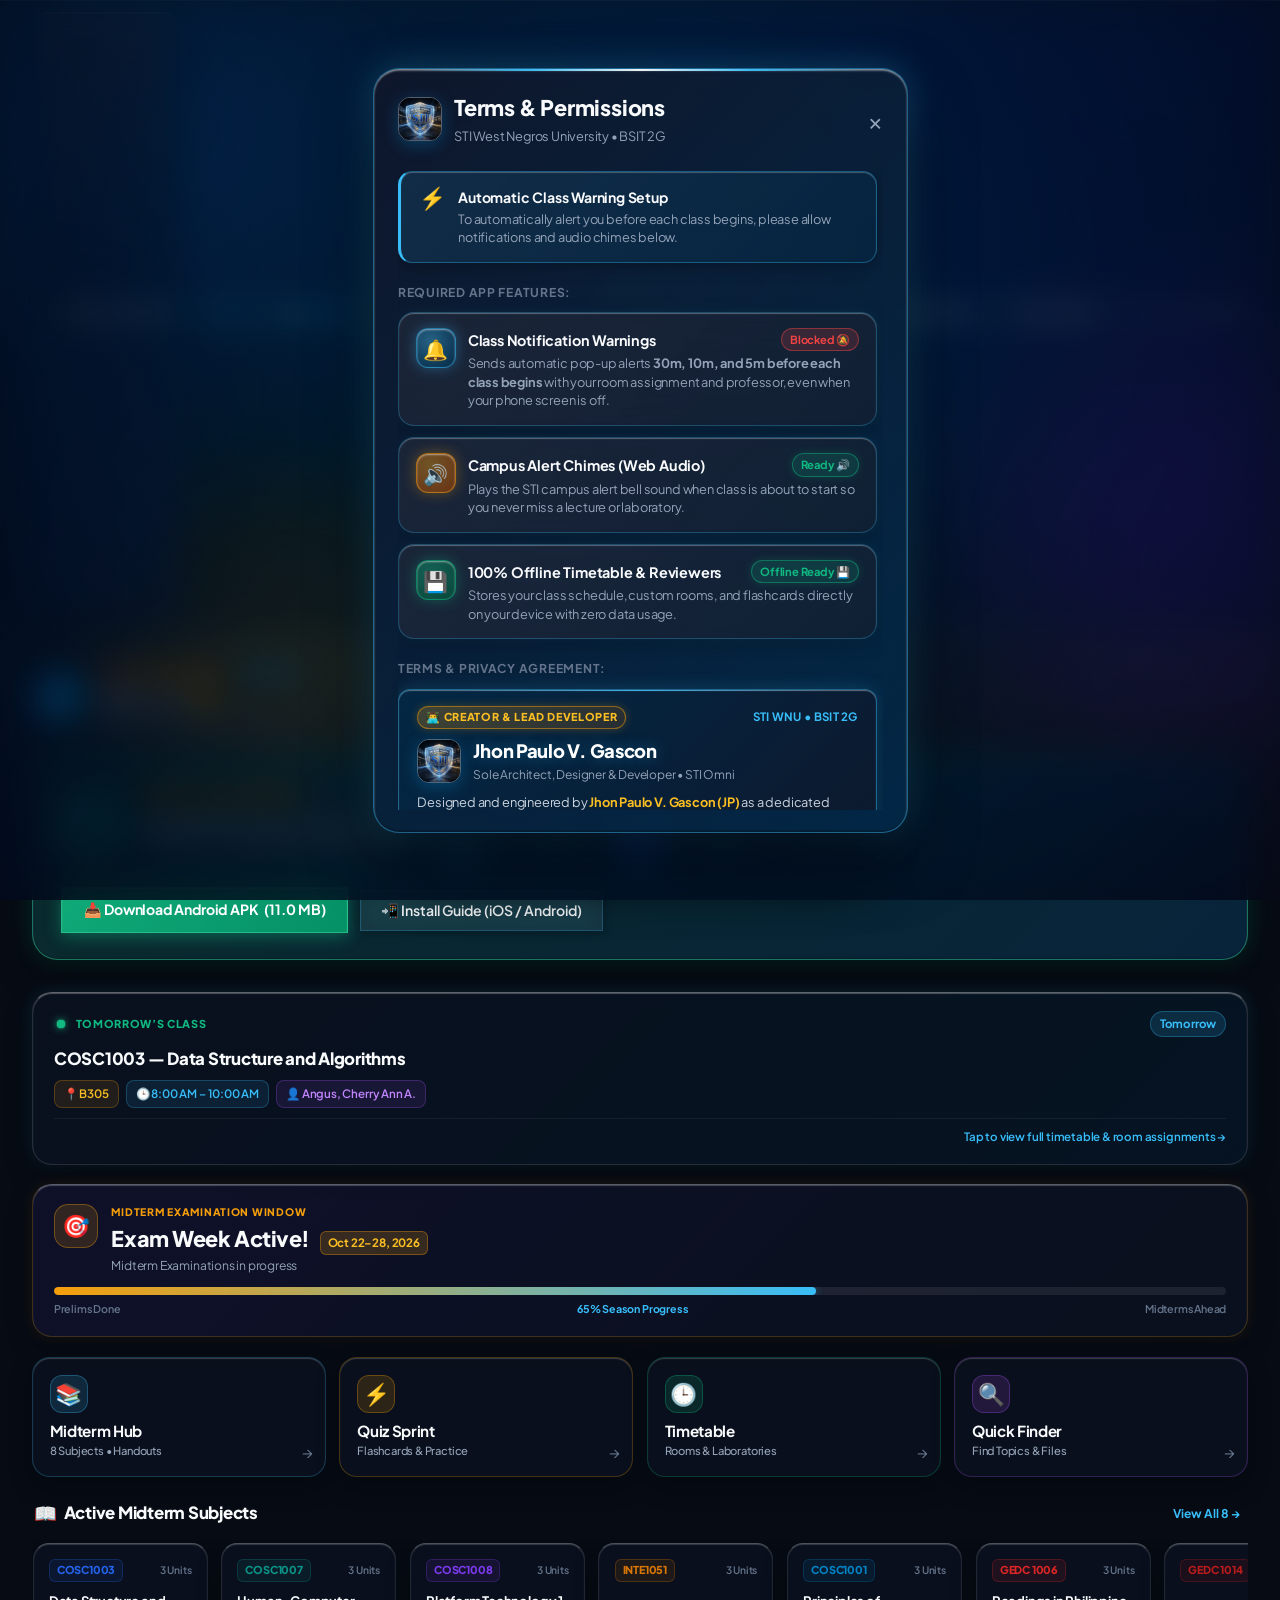
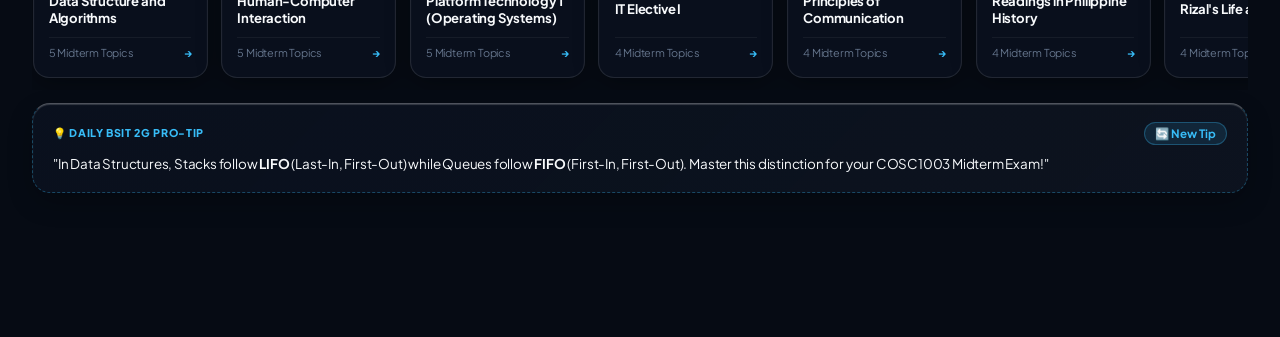
==== commit 3cc28f5e: "feat(nav): smooth slide transitions, toggle Midterm FAB return, swipe-back gesture, and zero-jitter " ====
--- a/android/app/src/main/assets/index.html
+++ b/android/app/src/main/assets/index.html
@@ -8,8 +8,8 @@
   <link rel="preconnect" href="https://fonts.googleapis.com">
   <link rel="preconnect" href="https://fonts.gstatic.com" crossorigin>
   <link href="https://fonts.googleapis.com/css2?family=Plus+Jakarta+Sans:wght@300;400;500;600;700;800&family=Inter:wght@400;500;600;700;800&display=swap" rel="stylesheet">
-  <link rel="preload" href="css/style.css?v=29" as="style">
-  <link rel="stylesheet" href="css/style.css?v=29">
+  <link rel="preload" href="css/style.css?v=30" as="style">
+  <link rel="stylesheet" href="css/style.css?v=30">
   <title>STI Omni &bull; BSIT 2G Study Hub</title>
   <link rel="icon" href="assets/icons/sti_crest_modern_128.png">
   <link rel="manifest" href="manifest.json">
@@ -1661,10 +1661,10 @@
   </div>
 
   <!-- Scripts -->
-  <script src="js/data/seeds.js"></script>
-  <script src="js/offline-storage.js"></script>
-  <script src="js/schedule.js"></script>
-  <script src="js/quiz.js"></script>
-  <script src="js/app.js"></script>
+  <script src="js/data/seeds.js?v=30"></script>
+  <script src="js/offline-storage.js?v=30"></script>
+  <script src="js/schedule.js?v=30"></script>
+  <script src="js/quiz.js?v=30"></script>
+  <script src="js/app.js?v=30"></script>
 </body>
 </html>
--- a/android/app/src/main/assets/css/style.css
+++ b/android/app/src/main/assets/css/style.css
@@ -1300,16 +1300,57 @@
 
 .view-section {
   display: none;
-  animation: fadeIn 0.25s ease-out;
+  opacity: 0;
+  will-change: transform, opacity;
+  backface-visibility: hidden;
+  -webkit-backface-visibility: hidden;
 }
 
 .view-section.active {
   display: block;
-}
-
-@keyframes fadeIn {
-  from { opacity: 0; transform: translateY(6px); }
-  to { opacity: 1; transform: translateY(0); }
+  opacity: 1;
+}
+
+/* Default initial load fade */
+.view-section.active:not(.view-slide-forward):not(.view-slide-back) {
+  animation: viewFadeSimple 0.16s ease-out forwards;
+}
+
+/* Silky-Smooth 120 FPS Mobile Slide Forward (from right) */
+.view-section.active.view-slide-forward {
+  animation: viewSlideForward 0.24s cubic-bezier(0.16, 1, 0.3, 1) forwards;
+}
+
+/* Silky-Smooth 120 FPS Mobile Slide Back (from left) */
+.view-section.active.view-slide-back {
+  animation: viewSlideBack 0.24s cubic-bezier(0.16, 1, 0.3, 1) forwards;
+}
+
+@keyframes viewFadeSimple {
+  from { opacity: 0; }
+  to { opacity: 1; }
+}
+
+@keyframes viewSlideForward {
+  0% {
+    opacity: 0;
+    transform: translate3d(22px, 0, 0);
+  }
+  100% {
+    opacity: 1;
+    transform: translate3d(0, 0, 0);
+  }
+}
+
+@keyframes viewSlideBack {
+  0% {
+    opacity: 0;
+    transform: translate3d(-22px, 0, 0);
+  }
+  100% {
+    opacity: 1;
+    transform: translate3d(0, 0, 0);
+  }
 }
 
 /* Common Section Header */
@@ -3685,16 +3726,6 @@
   display: none !important;
 }
 
-.view-section.active {
-  display: block;
-  animation: viewFadeIn 0.22s cubic-bezier(0.16, 1, 0.3, 1) forwards;
-}
-
-@keyframes viewFadeIn {
-  from { opacity: 0; transform: translateY(6px); }
-  to { opacity: 1; transform: translateY(0); }
-}
-
 /* GPU Hardware Acceleration on Heavy Interactive Elements */
 .flashcard,
 .stat-card,
@@ -5568,6 +5599,24 @@
 
 .bottom-nav-fab.active .fab-svg {
   transform: rotate(45deg);
+}
+
+.bottom-nav-fab.active ~ .fab-sublabel {
+  color: #f59e0b;
+  font-weight: 800;
+}
+
+[data-theme="light"] .bottom-nav-fab.active .fab-circle {
+  border-color: #ffffff;
+  background: linear-gradient(135deg, #f59e0b 0%, #d97706 100%);
+  box-shadow: 
+    0 12px 24px -4px rgba(245, 158, 11, 0.45),
+    0 0 20px rgba(245, 158, 11, 0.35),
+    inset 0 1.5px 2px rgba(255, 255, 255, 0.85);
+}
+
+[data-theme="light"] .bottom-nav-fab.active ~ .fab-sublabel {
+  color: #d97706;
 }
 
 @keyframes fabBouncePop {
--- a/android/app/src/main/assets/css/style.css
+++ b/android/app/src/main/assets/css/style.css
@@ -1300,16 +1300,57 @@
 
 .view-section {
   display: none;
-  animation: fadeIn 0.25s ease-out;
+  opacity: 0;
+  will-change: transform, opacity;
+  backface-visibility: hidden;
+  -webkit-backface-visibility: hidden;
 }
 
 .view-section.active {
   display: block;
-}
-
-@keyframes fadeIn {
-  from { opacity: 0; transform: translateY(6px); }
-  to { opacity: 1; transform: translateY(0); }
+  opacity: 1;
+}
+
+/* Default initial load fade */
+.view-section.active:not(.view-slide-forward):not(.view-slide-back) {
+  animation: viewFadeSimple 0.16s ease-out forwards;
+}
+
+/* Silky-Smooth 120 FPS Mobile Slide Forward (from right) */
+.view-section.active.view-slide-forward {
+  animation: viewSlideForward 0.24s cubic-bezier(0.16, 1, 0.3, 1) forwards;
+}
+
+/* Silky-Smooth 120 FPS Mobile Slide Back (from left) */
+.view-section.active.view-slide-back {
+  animation: viewSlideBack 0.24s cubic-bezier(0.16, 1, 0.3, 1) forwards;
+}
+
+@keyframes viewFadeSimple {
+  from { opacity: 0; }
+  to { opacity: 1; }
+}
+
+@keyframes viewSlideForward {
+  0% {
+    opacity: 0;
+    transform: translate3d(22px, 0, 0);
+  }
+  100% {
+    opacity: 1;
+    transform: translate3d(0, 0, 0);
+  }
+}
+
+@keyframes viewSlideBack {
+  0% {
+    opacity: 0;
+    transform: translate3d(-22px, 0, 0);
+  }
+  100% {
+    opacity: 1;
+    transform: translate3d(0, 0, 0);
+  }
 }
 
 /* Common Section Header */
@@ -3685,16 +3726,6 @@
   display: none !important;
 }
 
-.view-section.active {
-  display: block;
-  animation: viewFadeIn 0.22s cubic-bezier(0.16, 1, 0.3, 1) forwards;
-}
-
-@keyframes viewFadeIn {
-  from { opacity: 0; transform: translateY(6px); }
-  to { opacity: 1; transform: translateY(0); }
-}
-
 /* GPU Hardware Acceleration on Heavy Interactive Elements */
 .flashcard,
 .stat-card,
@@ -5568,6 +5599,24 @@
 
 .bottom-nav-fab.active .fab-svg {
   transform: rotate(45deg);
+}
+
+.bottom-nav-fab.active ~ .fab-sublabel {
+  color: #f59e0b;
+  font-weight: 800;
+}
+
+[data-theme="light"] .bottom-nav-fab.active .fab-circle {
+  border-color: #ffffff;
+  background: linear-gradient(135deg, #f59e0b 0%, #d97706 100%);
+  box-shadow: 
+    0 12px 24px -4px rgba(245, 158, 11, 0.45),
+    0 0 20px rgba(245, 158, 11, 0.35),
+    inset 0 1.5px 2px rgba(255, 255, 255, 0.85);
+}
+
+[data-theme="light"] .bottom-nav-fab.active ~ .fab-sublabel {
+  color: #d97706;
 }
 
 @keyframes fabBouncePop {
